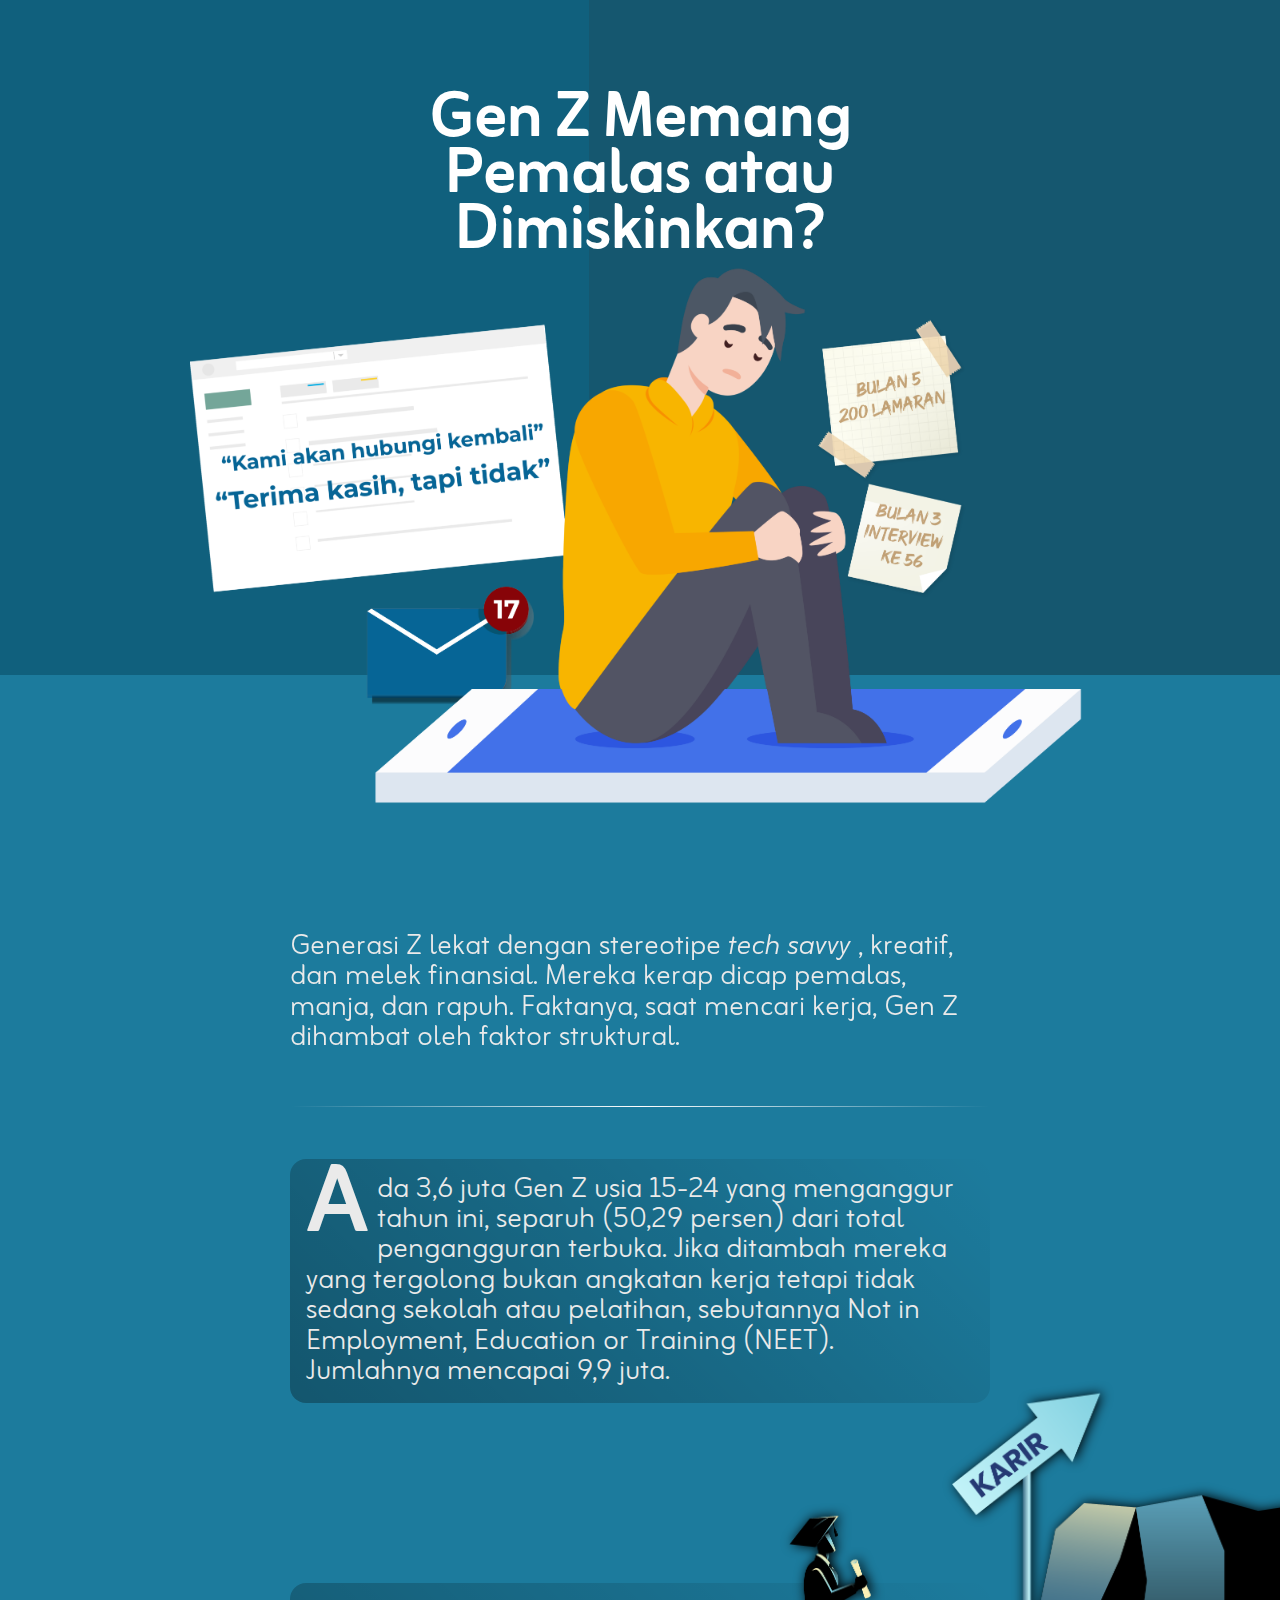
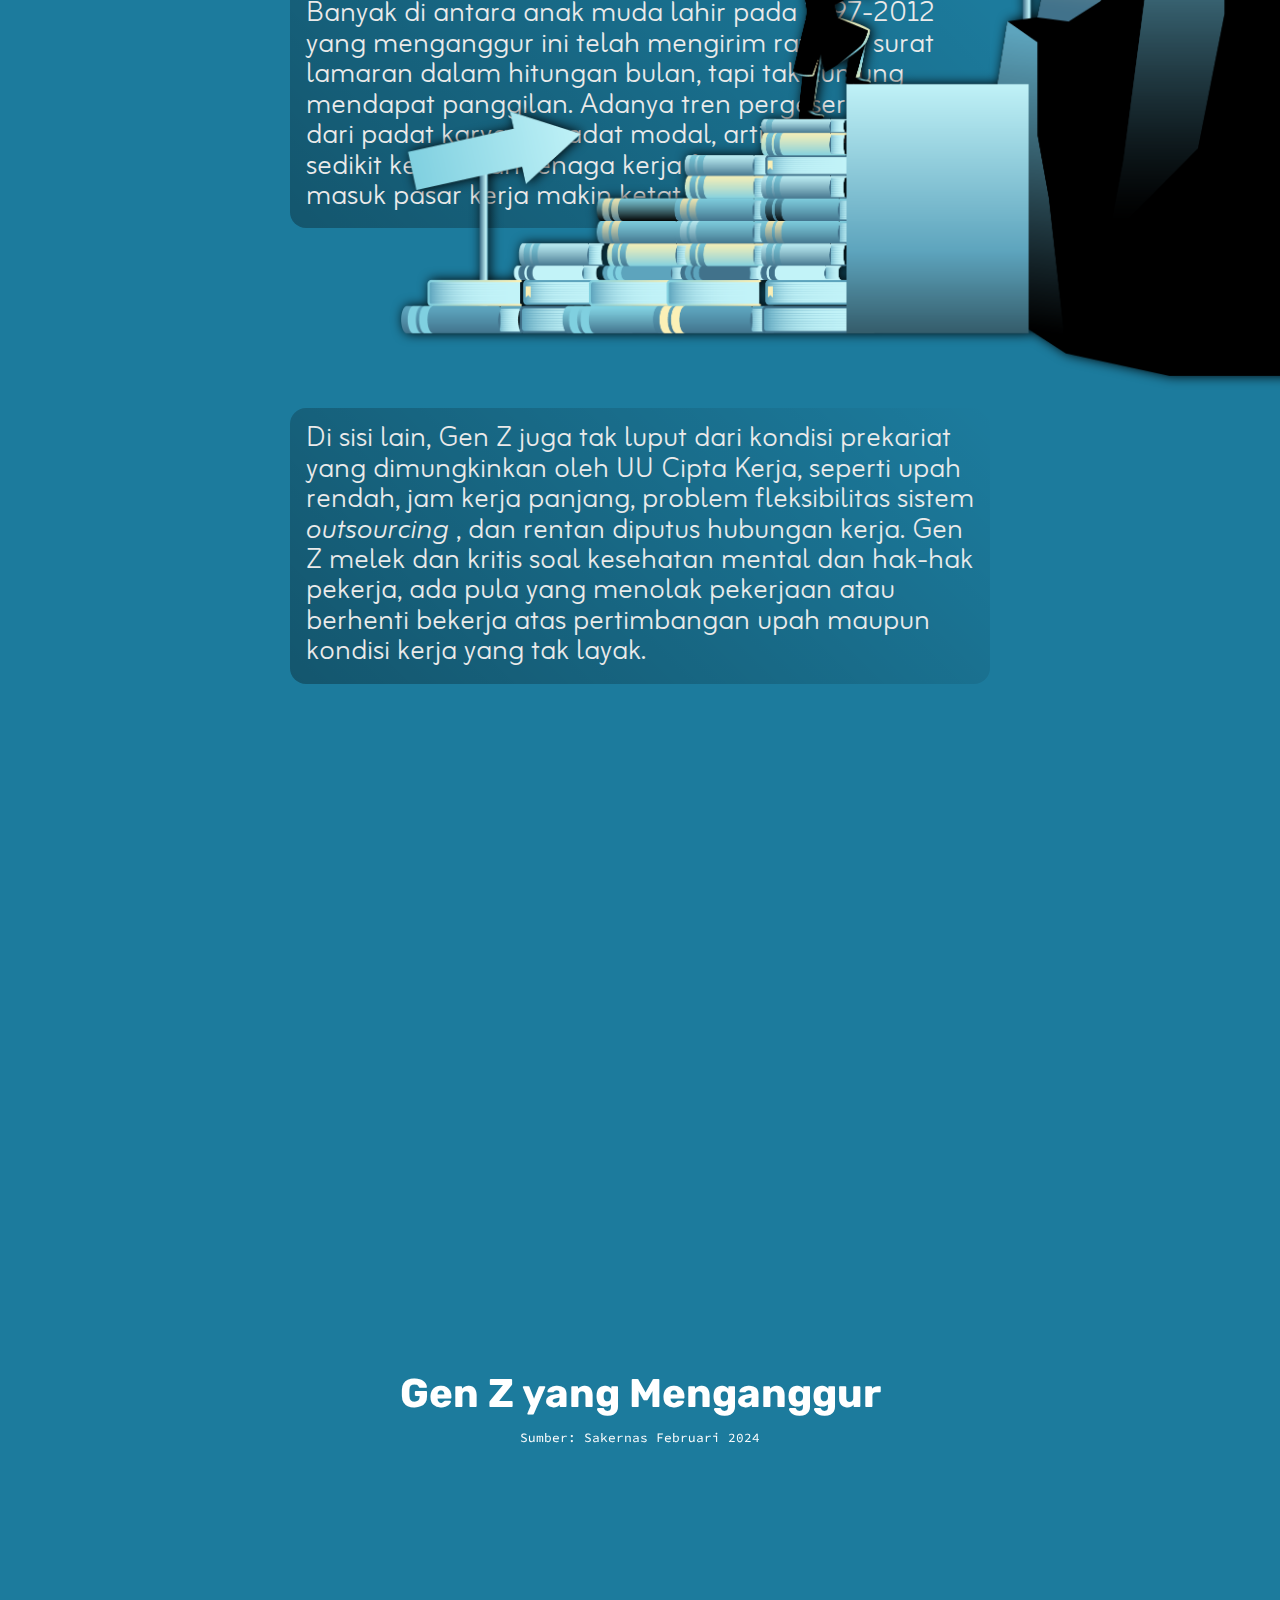
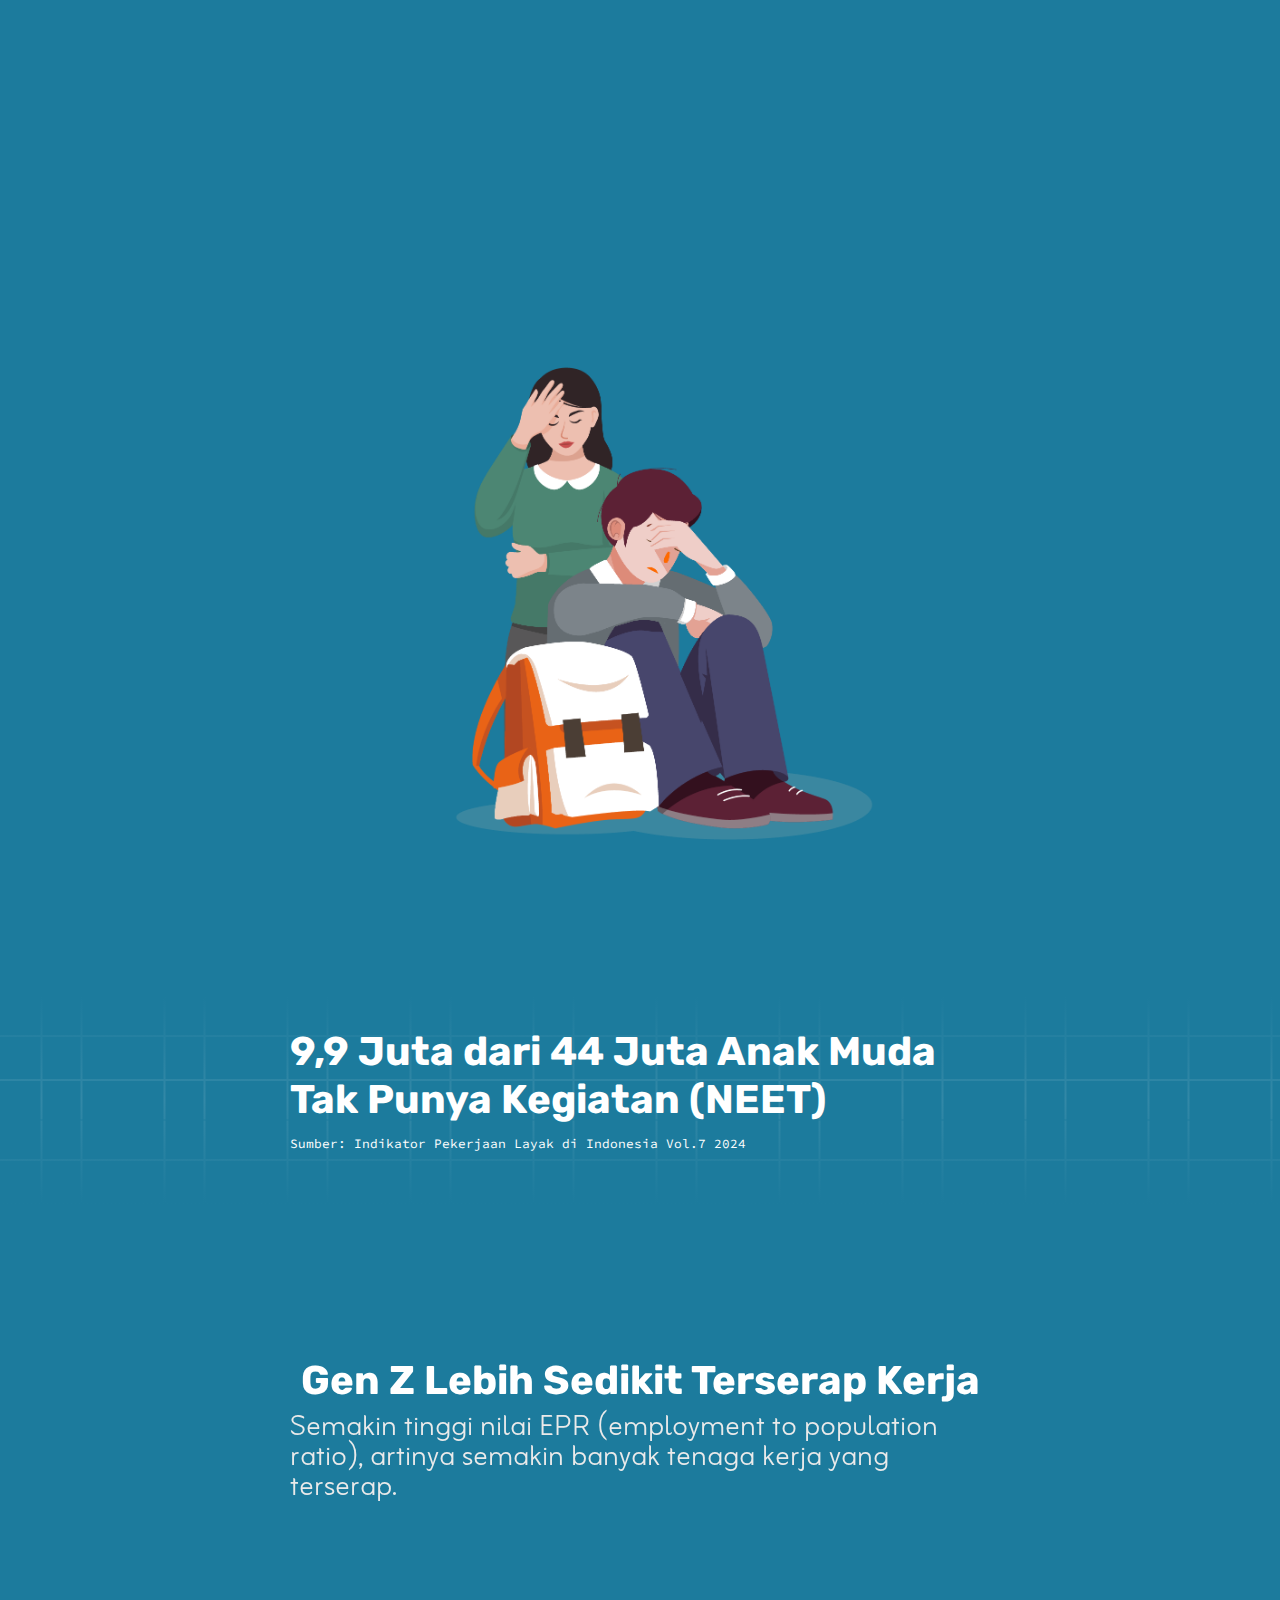
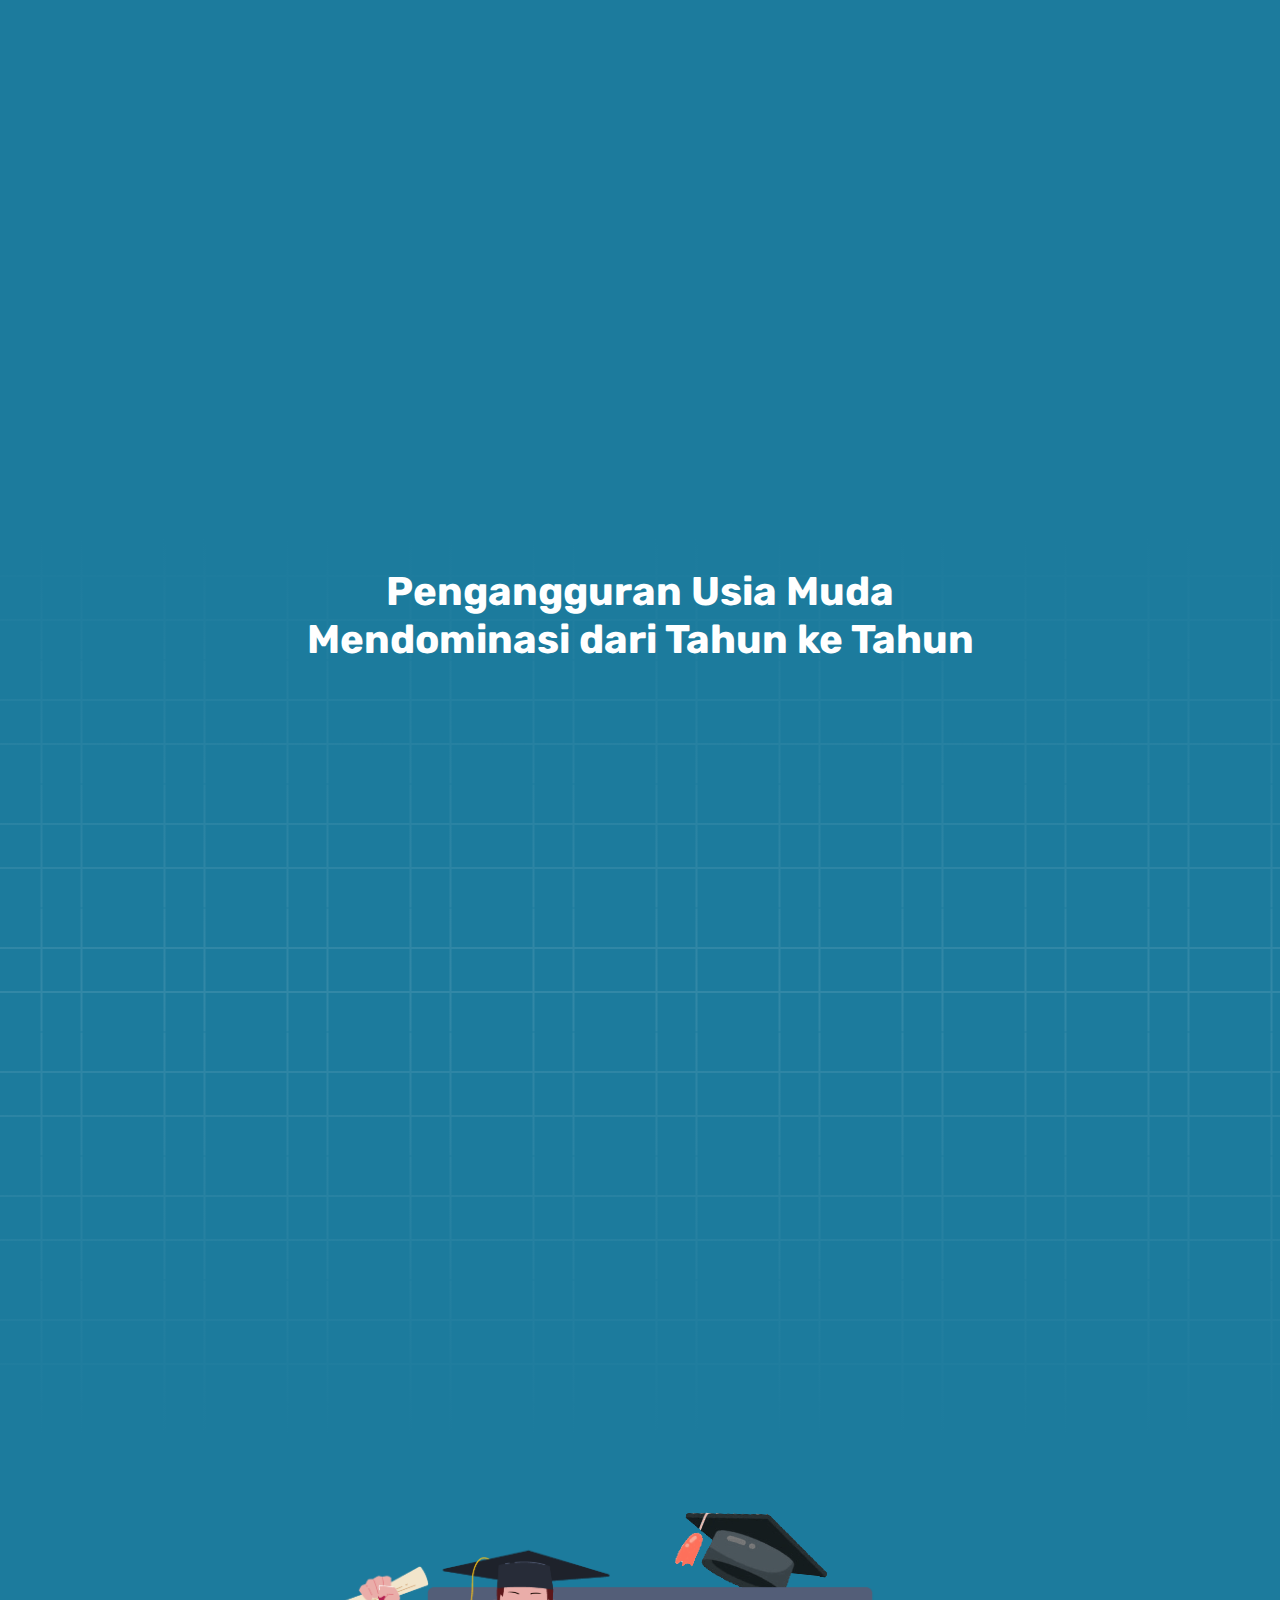
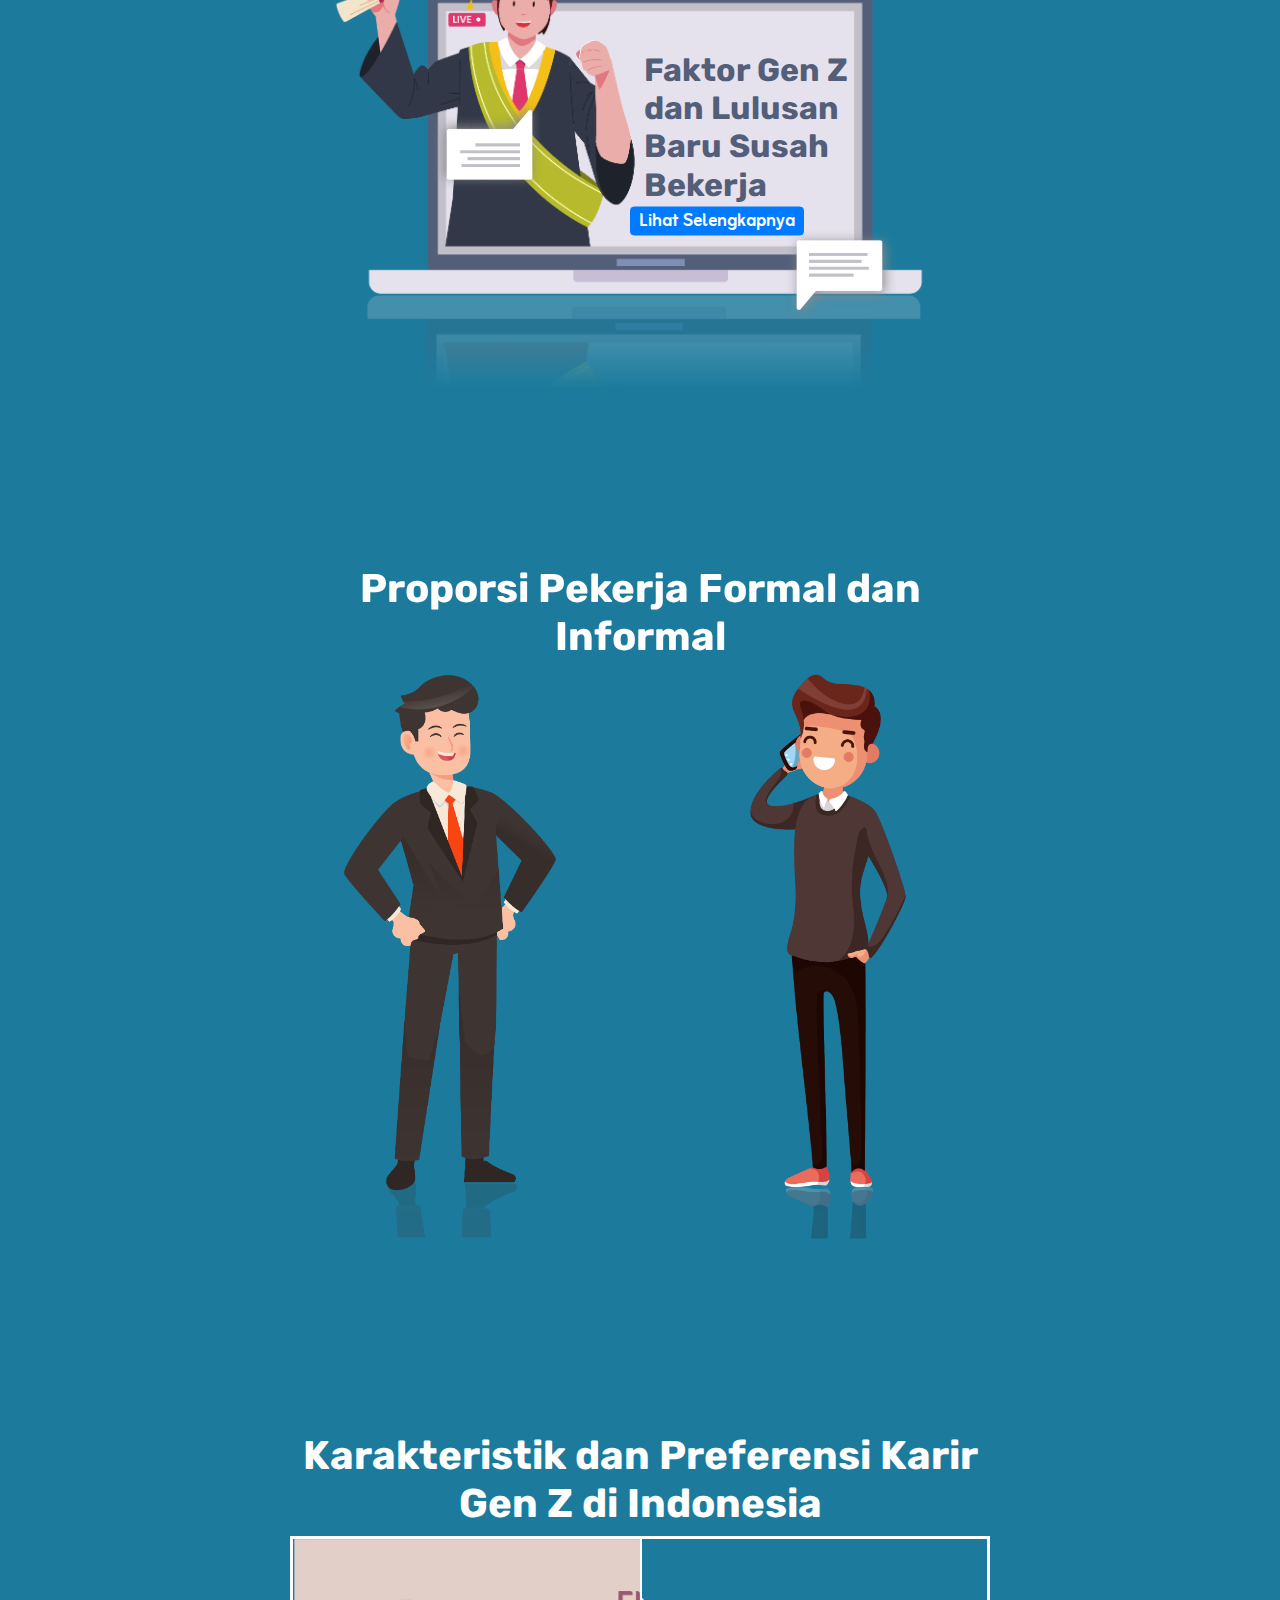
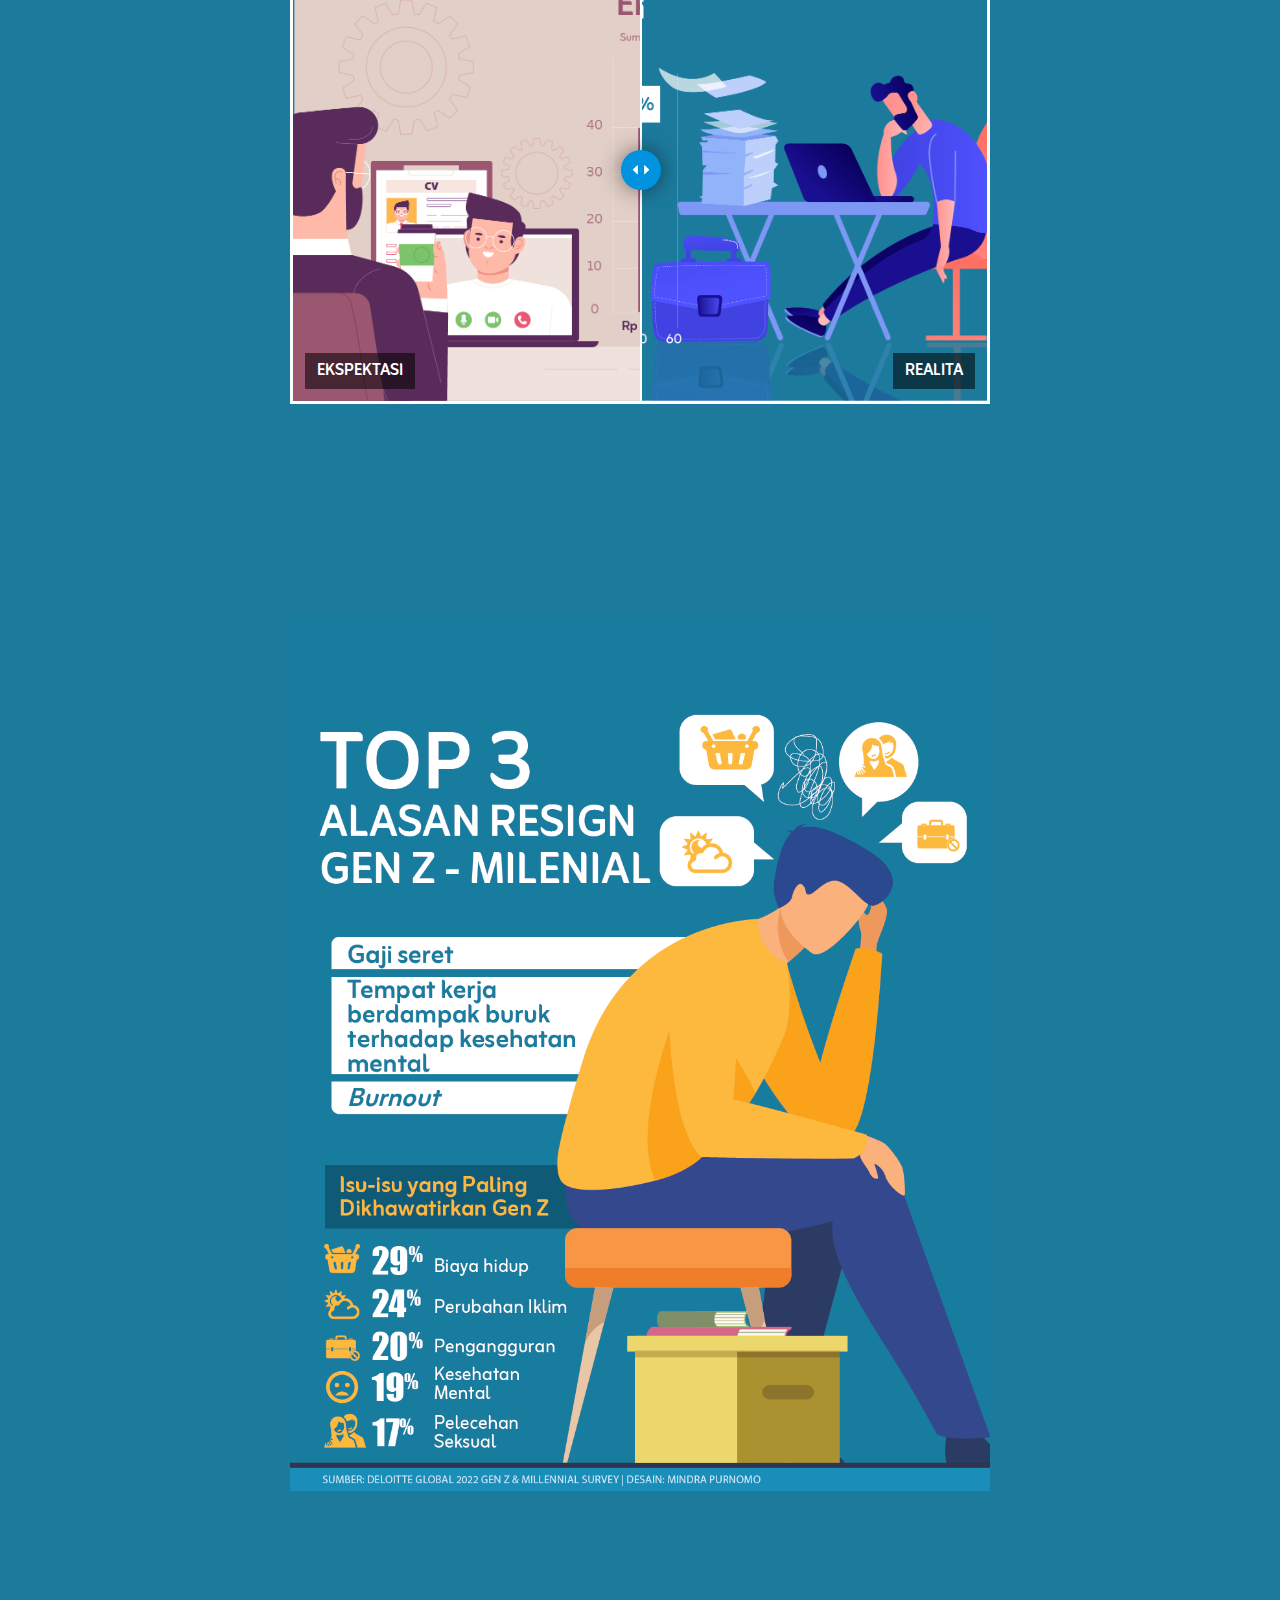
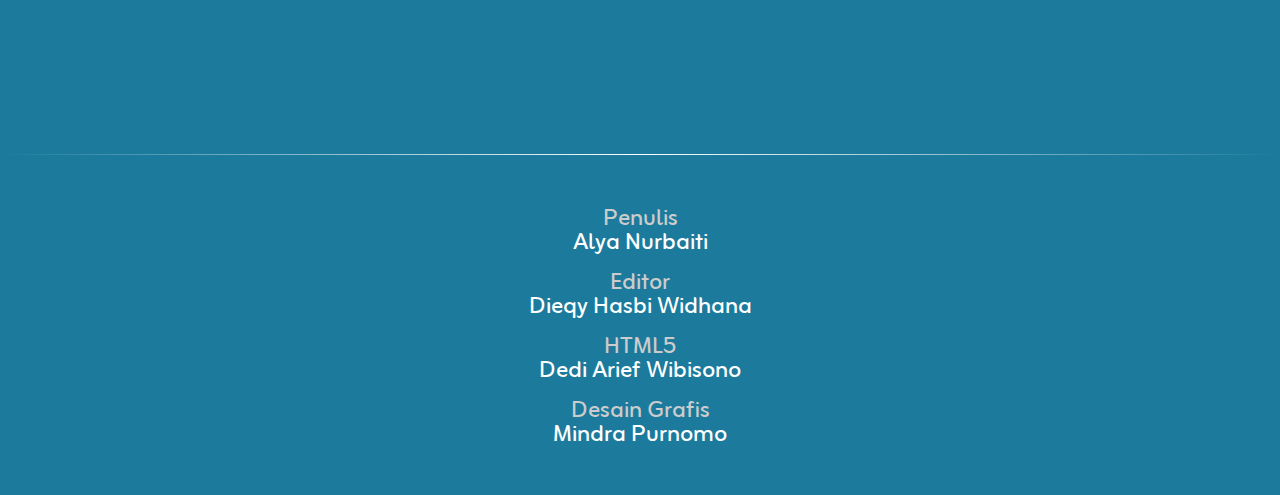
==== index.html @ 5fc64cb8 "uodate" ====
<!DOCTYPE html>
<html lang="en">
    <head>
        <meta charset="UTF-8">
        <meta name="viewport" content="width=device-width, initial-scale=1.0">
        <title>Freshgrad</title>
        <link rel="stylesheet" href="sass/bootstrap.min.css">
        <link rel="stylesheet" href="sass/font-awesome.css">
        <link rel="stylesheet" href="sass/slick.css">
        <link rel="stylesheet" href="sass/aos.css">
        <link rel="stylesheet" href="sass/slick-theme.css">
        <link rel="stylesheet" href="sass/style.css">
    </head>
    <body>
        <main>
            <!-- <div class="help-bawah"></div> -->
            <section class="banner">
                <div class="titlex">
                    <h2>
                        Gen Z Memang Pemalas atau Dimiskinkan?
                    </div>
                    <div class="wrappers">
                        <!-- <video
                        class="videox"
                        loop
                        autoplay
                        muted
                    >
                        <source src="img/graduation-mov.mp4" type="video/ogg">
                        Your browser does not support the video tag.
                    </video> -->
                        <div class="image">
                            <img src="img/wallpaper-02.png" alt="">
                        </div>
                        <div class="container_mouse">
                            <span class="mouse-btn">
                                <span class="mouse-scroll"></span>
                            </span>
                            <span>
                                <i>Scroll</i>
                                kebawah
                            </span>
                        </div>
                    </div>
                </section>
                <section class="pembukaan">
                    <div class="sticky-mode">
                        <!-- <div class="bawah">
                        <img src="img/bawah.png" alt="">
                    </div> -->
                        <div class="bawahx">
                            <img src="img/tangga2.png" alt="">
                        </div>
                    </div>
                    <div class="wrap-detikx">
                        <!-- <div class="mb-80"> -->
                        <!-- <div class="hello">
                            <div class="content"> -->
                        <p class="">
                            Generasi Z lekat dengan stereotipe
                            <i>tech savvy</i>
                            , kreatif, dan melek finansial. Mereka kerap dicap pemalas, manja, dan rapuh. Faktanya, saat mencari kerja, Gen Z dihambat oleh faktor struktural.
                        </p>
                        <!-- </div>
                        </div> -->
                        <!-- </div> -->
                        <div class="line-line"></div>
                        <div class="mb-80">
                            <div class="hello">
                                <div class="content">
                                    <p class="firstletter">
                                        Ada 3,6 juta Gen Z usia 15-24 yang menganggur tahun ini, separuh (50,29 persen) dari total pengangguran terbuka. Jika ditambah mereka yang tergolong bukan angkatan kerja tetapi tidak sedang sekolah atau pelatihan, sebutannya Not in Employment, Education or Training (NEET). Jumlahnya mencapai 9,9 juta.
                                    </p>
                                </div>
                            </div>
                        </div>
                        <div class="mb-80">
                            <div class="hello">
                                <div class="content">
                                    <p>
                                        Banyak di antara anak muda lahir pada 1997-2012  yang menganggur ini telah mengirim ratusan surat lamaran dalam hitungan bulan, tapi tak kunjung mendapat panggilan. Adanya tren pergeseran industri dari padat karya ke padat modal, artinya semakin sedikit kebutuhan tenaga kerja formal dan persaingan masuk pasar kerja makin ketat.
                                    </p>
                                </div>
                            </div>
                        </div>
                        <div class="mb-0">
                            <div class="hello">
                                <div class="content">
                                    <p>
                                        Di sisi lain, Gen Z juga tak luput dari kondisi prekariat yang dimungkinkan oleh UU Cipta Kerja, seperti upah rendah, jam kerja panjang, problem fleksibilitas sistem
                                        <i>outsourcing</i>
                                        , dan rentan diputus hubungan kerja. Gen Z melek dan kritis soal kesehatan mental dan hak-hak pekerja, ada pula yang menolak pekerjaan atau berhenti bekerja atas pertimbangan upah maupun kondisi kerja yang tak layak.
                                    </p>
                                </div>
                            </div>
                        </div>
                    </div>
                </section>
                <section class="data">
                    <div class="sticky-mode">
                        <div class="wrap-detikx contentx">
                            <div class="text-center mt-5">
                                <h3 class="title">Gen Z yang Menganggur</h3>
                                <small class="source-code">Sumber: Sakernas Februari 2024</small>
                            </div>
                            <figure class="highcharts-figure">
                                <div id="container-genz"></div>
                            </figure>
                        </div>
                    </div>
                    <div class="wrap-detikx">
                        <div class="data-image">
                            <div class="image">
                                <img src="img/kecewa-03.png" alt="">
                            </div>
                            <div class="grafis" id="grafis">
                                <div class="text-center">
                                    <div class="color-black">
                                        <p class="font-bold font-12 mb-0">Jumlah Pengangguran</p>
                                        <p class="font-bold font-12">Gen Z Usia 15-24 tahun</p>
                                    </div>
                                </div>
                                <div class="grafis__data">
                                    <div class="dataz">
                                        2.204.494
                                    </div>
                                    <div class="juduls">
                                        Laki-Laki
                                    </div>
                                </div>
                                <div class="grafis__data">
                                    <div class="dataz">
                                        1.413.806
                                    </div>
                                    <div class="juduls">
                                        Perempuan
                                    </div>
                                </div>
                            </div>
                        </div>
                    </div>
                </section>
                <section class="data tambah-kotak min-height-auto">
                    <div class="wrap-detikx totop">
                        <h3 class="title">
                            9,9 Juta dari 44 Juta Anak Muda Tak Punya Kegiatan (NEET)
                        </h3>
                        <small class="source-code">
                            Sumber: Indikator Pekerjaan Layak di Indonesia Vol.7 2024
                        </small>
                        <figure class="highcharts-figure">
                            <div id="container-gabut"></div>
                        </figure>
                    </div>
                </section>
                <section class="teropong">
                    <div class="sticky-mode">
                        <div class="wrap-detikx lala">
                            <div class="text-center">
                                <h3 class="title">Gen Z Lebih Sedikit Terserap Kerja</h3>
                            </div>
                            <p>Semakin tinggi nilai EPR (employment to population ratio), artinya semakin banyak tenaga kerja yang terserap.</p>
                            <div class="all-berlari" data-aos="fade-right">
                                <div class="image lari">
                                    <img src="img/lari-02.png" alt="">
                                </div>
                                <div class="image lari2">
                                    <img src="img/lari-03.png" alt="">
                                </div>
                            </div>
                        </div>
                    </div>
                    <div class="wrap-detikx">
                        <figure class="highcharts-figure">
                            <div id="container-terserap"></div>
                        </figure>
                    </div>
                </section>
                <section class="data tambah-kotak">
                    <div class="wrap-detikx totop">
                        <div class="text-center">
                            <h3 class="title">Pengangguran Usia Muda Mendominasi dari Tahun ke Tahun</h3>
                        </div>
                        <figure class="highcharts-figure">
                            <div id="container-usia-muda" class="height-update"></div>
                        </figure>
                    </div>
                </section>
                <section class="data min-height-auto">
                    <div class="wrap-detikx helpo-100">
                        <div class="wrappers">
                            <div class="videox">
                                <img src="img/graduation-mov-unscreen.gif" alt="">
                            </div>
                            <div class="pesan">
                                <img src="img/pesan.png" alt="">
                            </div>
                            <div class="pesan2">
                                <img src="img/pesan.png" alt="">
                            </div>
                            <div class="image">
                                <img src="img/data-freshgrad-06.png" alt="">
                            </div>
                            <h3 class="title laptop">Faktor Gen Z dan Lulusan Baru Susah Bekerja</h3>
                            <button
                                class="btn-click btn btn-primary"
                                href="#"
                                data-toggle="modal"
                                data-target="#demoModal"
                            >Lihat Selengkapnya</button>
                        </div>
                    </div>
                </section>
                <section class="data min-height-auto">
                    <div class="sticky-mode">
                        <div class="contentx">
                            <div class="wrap-detikx">
                                <h3 class="text-center">
                                    Proporsi Pekerja Formal dan Informal
                                </h3>
                                <div class="clearfix">
                                    <div class="float-left gambar">
                                        <img src="img/pegawai-02.png" alt="">
                                    </div>
                                    <div class="float-right gambar">
                                        <img src="img/pegawai-03.png" alt="">
                                    </div>
                                </div>
                            </div>
                        </div>
                    </div>
                    <div class="wrap-detikx ">
                        <figure class="highcharts-figure">
                            <div id="container-proporsi"></div>
                        </figure>
                    </div>
                </section>
                <section class="data comparasion min-height-auto">
                    <div class="wrap-detikx">
                        <div class="text-center">
                            <h3 class="title">
                                Karakteristik dan Preferensi Karir Gen Z di Indonesia
                            </h3>
                        </div>
                        <div class="image-comparison" data-component="image-comparison-slider">
                            <div class="image-comparison__slider-wrapper">
                                <label for="image-comparison-range" class="image-comparison__label">Move image comparison slider</label>
                                <input
                                    type="range"
                                    min="0"
                                    max="100"
                                    value="50"
                                    class="image-comparison__range"
                                    id="image-compare-range"
                                    data-image-comparison-range=""
                                >
                                <div class="image-comparison__image-wrapper  image-comparison__image-wrapper--overlay" data-image-comparison-overlay="">
                                    <figure class="image-comparison__figure image-comparison__figure--overlay">
                                        <picture class="image-comparison__picture">
                                            <source media="(max-width: 768px)" srcset="img/gaji-04.png">
                                            <img src="img/gaji-04.png" alt="Mojave desert in the sun" class="image-comparison__image">
                                        </picture>
                                        <figcaption class="image-comparison__caption image-comparison__caption--before">
                                            <span class="image-comparison__caption-body">Ekspektasi</span>
                                        </figcaption>
                                    </figure>
                                </div>
                                <div class="image-comparison__slider" data-image-comparison-slider="">
                                    <span class="image-comparison__thumb" data-image-comparison-thumb="">
                                        <svg
                                            class="image-comparison__thumb-icon"
                                            xmlns="http://www.w3.org/2000/svg"
                                            width="18"
                                            height="10"
                                            viewBox="0 0 18 10"
                                            fill="currentColor"
                                        >
                                            <path class="image-comparison__thumb-icon--left" d="M12.121 4.703V.488c0-.302.384-.454.609-.24l4.42 4.214a.33.33 0 0 1 0 .481l-4.42 4.214c-.225.215-.609.063-.609-.24V4.703z"></path>
                                            <path class="image-comparison__thumb-icon--right" d="M5.879 4.703V.488c0-.302-.384-.454-.609-.24L.85 4.462a.33.33 0 0 0 0 .481l4.42 4.214c.225.215.609.063.609-.24V4.703z"></path>
                                        </svg>
                                    </span>
                                </div>
                                <div class="image-comparison__image-wrapper">
                                    <figure class="image-comparison__figure">
                                        <picture class="image-comparison__picture">
                                            <source media="(max-width: 768px)" srcset="img/gaji-03.png">
                                            <img src="img/gaji-03.png" alt="Mojave desert in the dark" class="image-comparison__image">
                                        </picture>
                                        <figcaption class="image-comparison__caption image-comparison__caption--after">
                                            <span class="image-comparison__caption-body">Realita</span>
                                        </figcaption>
                                    </figure>
                                </div>
                            </div>
                        </div>
                    </div>
                </section>
                <section class="data min-height-auto">
                    <div class="wrap-detikx">
                        <div class="imagexx">
                            <img src="img/top3-01.png" alt="">
                        </div>
                    </div>
                </section>
                <section class="data min-height-auto">
                    <div class="line-line"></div>
                    <div class="wrap-detikx">
                        <div class="alls">
                            <div class="jobs">
                                Penulis
                            </div>
                            <div class="name">
                                Alya Nurbaiti
                            </div>
                        </div>
                        <div class="alls">
                            <div class="jobs">
                                Editor
                            </div>
                            <div class="name">
                                Dieqy Hasbi Widhana
                            </div>
                        </div>
                        <div class="alls">
                            <div class="jobs">
                                HTML5
                            </div>
                            <div class="name">
                                Dedi Arief Wibisono
                            </div>
                        </div>
                        <div class="alls">
                            <div class="jobs">
                                Desain Grafis
                            </div>
                            <div class="name">
                                Mindra Purnomo
                            </div>
                        </div>
                    </div>
                </section>
            </main>
            <div
                class="modal fade auto-off"
                id="demoModal"
                tabindex="-1"
                role="dialog"
                aria-labelledby="demoModal"
                aria-hidden="true"
            >
                <div class="modal-dialog modal-md modal-dialog-centered" role="document">
                    <div class="modal-content">
                        <div class="container-fluid">
                            <div class="imagesx">
                                <img src="img/inter.png" alt="">
                            </div>
                            <button
                                type="button"
                                class="close"
                                data-dismiss="modal"
                                aria-label="Close"
                            >
                                <i class="fa fa-times font-big"></i>
                            </button>
                            <div class="row">
                                <div class="col-md-12 m-h-20 bg-img rounded-left"></div>
                                <div class="col-md-12  py-3 px-3 ">
                                    <!-- <h2>Animated Modal using animate.css</h2> -->
                                    <ul>
                                        <li>
                                            Penciptaan lapangan kerja formal menurun, 150-200 ribu per 1% pertumbuhan ekonomi.
                                        </li>
                                        <li>
                                            Syarat penerimaan kerja semakin ketat.
                                        </li>
                                        <li>
                                            <i>Mismatch</i>
                                            suplai dan permintaan keterampilan. Perusahaan lebih memilih memperpanjang masa kerja pekerja yang hendak pensiun ketimbang membiayai pelatihan tenaga kerja baru.
                                        </li>
                                        <li>
                                            Mereka yang tidak sekolah atau putus sekolah, 21 dari 100 Gen Z usia 16-18 tahun tidak bersekolah pada 2021.
                                        </li>
                                        <li>Ekspektasi gaji tamatan Diploma dan S1 lebih tinggi</li>
                                    </ul>
                                    <hr>
                                    <small>
                                        Sumber: Diolah dari Berbagai Sumber
                                    </small>
                                </div>
                            </div>
                        </div>
                    </div>
                </div>
            </div>
            <script src="js/jquery-3.5.1.min.js"></script>
            <script src="js/bootstrap.min.js"></script>
            <script src="https://code.highcharts.com/highcharts.js"></script>
            <script src="https://code.highcharts.com/modules/exporting.js"></script>
            <script src="https://code.highcharts.com/modules/export-data.js"></script>
            <script src="https://code.highcharts.com/modules/accessibility.js"></script>
            <!-- <script src="js/gsap.min.js"></script>
            <script src="js/ScrollTrigger.min.js"></script> -->
            <script src="js/aos.js"></script>
            <script src="js/app.js"></script>
            <script src="js/comparasion.js"></script>
            <script src="js/data-gabut.js"></script>
            <script src="js/data-nganggur-genz.js"></script>
            <script src="js/data1.js"></script>
            <script src="js/data-usia-muda.js"></script>
            <script src="js/data-proporsi.js"></script>
        </body>
    </html>
---- sass/style.css ----
﻿@import"https://fonts.googleapis.com/css2?family=Zain:wght@300;400;900&family=Teachers:wght@400;900&family=Rubik&family=Paytone+One&family=Source+Code+Pro:wght@400;900&family=Roboto+Slab&family=Mulish&display=swap";.labels{background:#840020;padding:4px 8px;color:#fff;text-transform:uppercase;width:fit-content;margin:0 auto 8px;font-size:1rem}@media screen and (max-width: 768px){.labels{margin:0}}.preloader{position:fixed;top:0;bottom:0;left:0;right:0;z-index:999999;background:#ab3138}.preloader .waiting{position:absolute;transform:translate(-50%, -50%);left:50%;top:50%;width:200px;height:auto}.preloader .waiting img{width:100%;height:100%;object-fit:contain}.preloader .animate{-webkit-animation-duration:.5s;animation-duration:.5s;-webkit-animation-fill-mode:both;animation-fill-mode:both;-webkit-animation-timing-function:linear;animation-timing-function:linear;animation-iteration-count:infinite;-webkit-animation-iteration-count:infinite;-webkit-animation-name:bounce;animation-name:bounce}@-webkit-keyframes bounce{0%,100%{-webkit-transform:translateX(0)}50%{-webkit-transform:translateX(-10px)}}@keyframes bounce{0%,100%{transform:translateX(0)}50%{transform:translateX(-10px)}}.preloader .bounce{-webkit-animation-name:bounce;animation-name:bounce}.mb-80{margin-bottom:20vh}.source-code{font-family:"Source Code Pro"}section{padding:32px 0;background:#ab3138;min-height:100vh;z-index:11;position:relative}section h3{color:#ab3138}section .bg-block{background:#fff;padding:16px;border-radius:16px}section .text-center h3{font-size:2.5rem}section p,section li{font-size:1.8rem;color:#eaeaea;font-weight:300;line-height:1.9rem}@media screen and (max-width: 768px){section p,section li{font-size:2rem;line-height:2rem}}@media screen and (max-width: 400px){section p,section li{font-size:1.6rem;line-height:1.6rem}}.slick-next,.slick-prev{z-index:17 !important;width:40px;height:40px;border-radius:50%;background:rgba(206,147,82,.8)}.slick-next:focus,.slick-next:hover,.slick-prev:focus,.slick-prev:hover{background:rgba(206,147,82,.5)}.slick-next::before,.slick-prev::before{font-family:"fontAwesome" !important;font-size:32px !important;color:#fff !important;font-weight:700 !important}@media screen and (max-width: 766px){.slick-next::before,.slick-prev::before{font-size:32px !important}}.slick-prev{left:-16px !important}@media screen and (max-width: 768px){.slick-prev{left:-16px !important}}.slick-prev::before{content:"" !important}.slick-next{right:-16px !important}@media screen and (max-width: 768px){.slick-next{right:-16px !important}}.slick-next::before{content:"" !important}.sticky-mode{position:sticky;left:0;right:0;top:0;bottom:0;min-height:100vh}.wrap-detikx{width:700px;position:relative;margin:0 auto}@media screen and (max-width: 766px){.wrap-detikx{width:90%;margin:0 auto;display:block}}.line-line{width:100%;height:1px;background:linear-gradient(to right, transparent, white, transparent);margin:52px 0}.totop{position:relative;z-index:19}.firstletter::first-letter{float:left;font-weight:bold;margin-right:8px;font-size:60px;font-size:6rem;line-height:40px;line-height:4rem;height:4rem;text-transform:uppercase}main{overflow-x:clip;background:#fafafa}html,body{position:relative;height:100%;font-family:"Zain" !important}html h1,html h2,html h3,body h1,body h2,body h3{font-family:"Rubik",sans-serif !important}h4,h5{font-family:"Rubik",sans-serif !important;font-weight:bold}.slick-slide{margin:0 8px}.slick-list{margin:0 -8px}.img{width:100%}.img img{width:100%;height:100%;object-fit:cover}.hello{width:100%;height:auto;margin-top:8px;border-radius:16px;margin-bottom:16px;background:linear-gradient(45deg, rgba(0, 0, 0, 0.3), transparent);position:relative}.hello .content{padding:16px 16px;position:relative;z-index:2}.hello .content p{margin-bottom:0}section .nav-pills .nav-link.active,section .nav-pills .show>.nav-link{background:#333;color:#fff}section .nav-pills .nav-link{border-radius:25px}.dashboard-content{display:none}#nav.no_index,#share{z-index:19 !important}#nav.dark{background:#7c181f !important}.footer{z-index:19}.share_icon{color:#fff !important}.share_icon>a{padding:2px 0 !important}@media screen and (max-width: 768px){.share_icon>a{padding:0 !important;width:28px;height:28px}}.share_icon>a i{font-size:25px !important;line-height:initial !important}@media screen and (max-width: 766px){.share_icon>a i{font-size:16px !important;line-height:initial !important;width:30px !important;height:30px !important}}#nav{backdrop-filter:blur(11px)}.bg-blues{background:#ab3138 !important}.share_icon>a{padding:0 !important}.baca-detikx .bacajuga_box{display:initial !important}.baca-detikx .bacajuga_box .container{display:none}.baca-detikx .bacajuga{width:100% !important;display:block}.baca-detikx .bacajuga a{display:inline-block;padding:0px;width:47% !important;margin:0 8px;border-radius:24px;position:relative;height:320px;text-align:left}.baca-detikx .bacajuga a::after{border-radius:24px}@media screen and (max-width: 766px){.baca-detikx .bacajuga a{width:100% !important;margin:4px 0}}.baca-detikx .bacajuga a:hover{text-decoration:none;color:orange !important}.baca-detikx .bacajuga a article{position:absolute;top:initial;width:100%;background:linear-gradient(to top, black, transparent);padding:8px 16px;border-radius:24px;bottom:0;transform:initial}.baca-detikx .bacajuga a article h2{font-family:"Zain" !important;font-size:1.2rem}.haha,.hahad{background:#fff;border-radius:16px;padding:0px 8px;position:absolute;top:165px;right:0}@media screen and (max-width: 768px){.haha,.hahad{display:none;color:#333;top:140px}}.haha:hover,.hahad:hover{background:rgba(206,147,82,.5)}.all-helping{position:absolute;inset:0;background:#fff;text-align:center;width:100%;height:100%;z-index:17}.slider{display:none}.slider.slick-initialized{display:block}@media screen and (max-width: 768px){.help-bawah{position:fixed;bottom:0;left:0;right:0;width:100%;height:59px;background:#ccc;z-index:21}}:root{--color: rgba(122, 122, 124, 0.918)}.banner{padding:0}.banner .titlex{position:absolute;left:50%;top:20%;transform:translate(-50%, -50%);z-index:12;width:50%;text-align:center}@media screen and (max-width: 768px){.banner .titlex{width:90%;top:30%}}.banner .titlex h2{font-family:"Zain" !important;font-size:4rem;font-weight:bold;color:#fff;line-height:3.5rem}@media screen and (max-width: 768px){.banner .titlex h2{font-size:2.5rem;line-height:2.5rem;margin-bottom:0}}.banner::before{content:"";position:absolute;left:0;right:0;top:0;width:100%;height:100%;background:linear-gradient(to bottom, #10607d 74%, #1c7b9d 70%)}@media screen and (max-width: 768px){.banner::before{background:linear-gradient(to bottom, #10607d 62%, #1c7b9d 60%)}}.banner::after{content:"";position:absolute;inset:0;width:100%;height:75%;background:linear-gradient(to right, #10607d 46%, #15576f 44%)}@media screen and (max-width: 768px){.banner::after{height:75%}}@media screen and (max-width: 768px){.banner{background:linear-gradient(to top, #1c7b9d 30%, rgba(28, 123, 157, 0.8), #1c7b9d);min-height:75vh}}.banner .container_mouse{text-align:center;color:#eaeaea;position:relative;z-index:12;font-weight:bold;padding-top:2rem;cursor:pointer}@media screen and (max-width: 768px){.banner .container_mouse{padding-top:0;top:-50px}}.banner .container_mouse .mouse-btn{margin:10px auto;width:30px;height:60px;border:4px solid #eaeaea;border-radius:30px;display:flex}.banner .container_mouse .mouse-btn .mouse-scroll{display:block;width:16px;height:16px;background:linear-gradient(170deg, #eaeaea, rgba(0, 0, 0, 0.1));border-radius:50%;margin:auto;animation:scrolling 1s linear infinite}@keyframes scrolling{0%{opacity:0;transform:translateY(-20px)}100%{opacity:1;transform:translateY(20px)}}.banner .mata{position:absolute;z-index:15;left:64%;top:30%;transform:translate(0%, -68%);width:3px;height:auto}@media screen and (min-width: 415px)and (max-width: 768px){.banner .mata{z-index:15;left:77%;top:30%;width:3px;transform:translate(-16%, -65%)}}@media screen and (min-width: 300px)and (max-width: 414px){.banner .mata{z-index:15;left:72%;top:30%;width:2px;transform:translate(50%, -65%)}}.banner .mata img{width:100%;height:100%;object-fit:contain}.banner .pesan{position:absolute;top:85%;left:60%;z-index:6;filter:drop-shadow(2px 2px 6px #888);width:fit-content;transform:translate(100%, -100%);height:70px;animation:MoveUpDown 2s linear infinite}@media screen and (max-width: 768px){.banner .pesan{display:none}}.banner .pesan img{width:100%;height:100%;object-fit:contain}.banner .pesan2{position:absolute;top:60%;filter:drop-shadow(2px 2px 6px #888);left:10%;z-index:6;width:fit-content;transform:translate(100%, -100%) rotate(180deg);height:70px;animation:MoveUpDown21 3.5s linear infinite}@media screen and (max-width: 768px){.banner .pesan2{animation:MoveUpDown2 2.5s linear infinite;transform:translate(-50%, -100%) rotate(180deg);height:50px}}.banner .pesan2 img{width:100%;height:100%;object-fit:contain}.banner .title{position:absolute;text-align:left;left:60%;top:50%;transform:translate(-50%, -50%);width:20%;z-index:8;padding:8px;border-radius:8px 8px 0 0}.banner .title h2{font-weight:bold;font-family:"Zain" !important;color:#535e78;font-size:4.5rem;line-height:3.5rem}@media screen and (max-width: 768px){.banner .title h2{font-size:2.4rem;line-height:2rem}}@media screen and (max-width: 768px){.banner .title{left:69%;width:40%;background:transparent;top:50%}}.wrappers{width:fit-content;height:100vh;margin:0 auto;position:relative}@media screen and (max-width: 768px){.wrappers{height:50vh;top:20vh}}.wrappers .image{width:100%;height:100%;position:relative;z-index:5;top:0%}.wrappers .image::after{content:"";position:absolute;left:0;right:0;width:100%;bottom:0;height:50px;background:linear-gradient(to top, #1c7b9d, transparent)}.wrappers .image img{width:100%;height:100%;object-fit:cover}@media screen and (max-width: 768px){.wrappers .image img{object-fit:cover}}@media screen and (max-width: 768px){.wrappers .image{top:0%}}.wrappers .tangan{position:absolute;left:18vw;top:13vh;width:fit-content;height:35%}@media screen and (max-width: 768px){.wrappers .tangan{left:-14vw;top:12vh;height:30%}}.wrappers .tangan img{width:100%;height:100%;object-fit:contain}.wrappers img{width:100%;height:100%;object-fit:cover}.videox{position:absolute;left:63%;z-index:4;top:30%;outline:none;width:20vw;height:auto;transform:translate(-50%, -50%) rotate(6deg)}@media screen and (max-width: 768px){.videox{width:55%;top:40%;left:60%}}@keyframes MoveUpDown{0%,100%{left:60%}50%{left:65%}}@keyframes MoveUpDown21{0%,100%{left:10%}50%{left:15%}}@keyframes MoveUpDown2{0%,100%{left:0%}50%{left:5%}}@keyframes toga{0%,100%{top:30%;opacity:0}10%{top:30%;opacity:0}20%{top:30%;opacity:1}50%{top:20%;opacity:1}80%{top:20%;opacity:1}90%{top:20%;opacity:0}}.toga{position:absolute;left:50%;top:30%;opacity:0;transform:translate(-50%, -50%);width:auto;height:150px;z-index:4;animation:toga 2s linear infinite}.toga img{width:100%;height:100%;object-fit:contain}.source-code{color:#fff;font-family:"Source Code Pro"}.pembukaan{background:#1c7b9d}@media screen and (max-width: 768px){.pembukaan{z-index:10}}.pembukaan .bayangan{position:absolute;right:-8%;bottom:-16%;width:50%;height:auto;filter:grayscale(1) opacity(0.2)}.pembukaan .bayangan img{width:100%;height:100%;object-fit:cover}.pembukaan .bawah{position:absolute;bottom:0%;left:0;width:50%;z-index:4;height:auto}@media screen and (max-width: 768px){.pembukaan .bawah{width:100%;bottom:-5%;left:-8%}}.pembukaan .bawah img{width:100%;height:100%;object-fit:contain}.pembukaan .bawahx{position:absolute;bottom:-16%;right:-8%;width:fit-content;z-index:4;filter:drop-shadow(2px 0px 6px black);height:80vh}@media screen and (max-width: 768px){.pembukaan .bawahx{width:65%;right:0;bottom:-4%;filter:drop-shadow(2px 0px 6px black);height:fit-content}}.pembukaan .bawahx img{width:100%;height:100%;object-fit:contain}.pembukaan .wrap-detikx{margin-top:-100vh;padding-bottom:20vh}.pembukaan .wrap-detikx .hello{z-index:-1}.teropong{background:#1c7b9d;padding:8px;min-height:auto}.teropong .lala{position:absolute;left:50%;top:43%;transform:translate(-50%, -50%)}@media screen and (max-width: 768px){.teropong .lala{top:50%}}.teropong .contentx{position:absolute;left:50%;top:50%;transform:translate(-50%, -50%);width:100%}.teropong h3{color:#fff;font-size:2.5rem;font-weight:bold}@media screen and (max-width: 768px){.teropong h3{font-size:2rem !important}}.teropong .image{width:70%;height:auto;margin:0 auto}@media screen and (max-width: 768px){.teropong .image{width:100%}}.teropong .image img{width:100%;height:100%;object-fit:contain}.teropong .wrap-detikx{z-index:12}.teropong .choosen{position:relative}.teropong .choosen::after{content:"";position:absolute;bottom:20px;left:0;height:40px;right:0;z-index:-1;background:rgba(250,250,250,.1);border-radius:50%}.all-berlari{position:relative;width:100%;height:320px}@media screen and (max-width: 768px){.all-berlari{height:240px}}@keyframes lari{0%{opacity:0;left:0px}20%{left:0px;opacity:1}30%{left:0px;opacity:1}50%{left:-72px;opacity:1}80%{left:-72px;opacity:1}90%,100%{left:-72px;opacity:0}}.lari2{animation:lari 1.8s linear infinite;opacity:0}.lari{z-index:4}.lari,.lari2{position:absolute;inset:0;width:100%;height:100%}.lari img,.lari2 img{width:100%;height:100%;object-fit:contain}.highcharts-figure,.highcharts-data-table table{min-width:310px;max-width:800px;margin:1em auto}.highcharts-figure .height-update,.highcharts-data-table table .height-update{height:600px !important}@media screen and (max-width: 768px){.highcharts-figure .height-update,.highcharts-data-table table .height-update{height:500px !important}}#container{height:500px}.highcharts-data-table table{font-family:Verdana,sans-serif;border-collapse:collapse;border:1px solid #ebebeb;margin:10px auto;text-align:center;width:100%;max-width:500px}.highcharts-data-table caption{padding:1em 0;font-size:1.2em;color:#555}.highcharts-data-table th{font-weight:600;padding:.5em}.highcharts-data-table td,.highcharts-data-table th,.highcharts-data-table caption{padding:.5em}.highcharts-data-table thead tr,.highcharts-data-table tr:nth-child(even){background:#f8f8f8}.highcharts-data-table tr:hover{background:#f1f7ff}.min-height-auto{min-height:auto}.data{background:#1c7b9d}.data .imagexx{width:100%;height:130vh}.data .imagexx img{width:100%;height:100%;object-fit:contain}@media screen and (max-width: 768px){.data .imagexx{height:auto}}.data .gambar{width:320px;height:auto}@media screen and (max-width: 768px){.data .gambar{width:45%}}.data .gambar img{width:100%;height:100%;object-fit:contain}.data .imagex{width:100%;height:auto}.data .imagex img{width:100%;height:100%;object-fit:contain}.data.tambah-kotak::before{content:"";position:absolute;inset:0;width:100%;height:100%;background:url("../img/kotak.png");background-repeat:repeat}.data.tambah-kotak::after{content:"";position:absolute;inset:0;width:100%;height:100%;background:linear-gradient(to top, #1c7b9d, rgba(28, 123, 157, 0.9), #1c7b9d)}.data .wrappers{width:100%;height:520px;margin:0 auto 0;position:relative}@media screen and (max-width: 768px){.data .wrappers{height:50vh;top:20vh}}.data .wrappers .laptop{position:absolute;text-align:left;left:67%;font-size:2rem;top:50%;z-index:8;color:#535e78;transform:translate(-50%, -50%)}@media screen and (max-width: 768px){.data .wrappers .laptop{font-size:1.2rem !important;top:8%}}.data .wrappers .btn-click{position:absolute;left:61%;top:68%;transform:translate(-50%, -50%);z-index:13;padding:0px 8px;font-weight:bold;font-size:18px}@media screen and (max-width: 768px){.data .wrappers .btn-click{position:absolute;left:67%;top:27%;transform:translate(-50%, -50%);z-index:13;padding:0px 8px;font-weight:bold;font-size:14px}}.data .wrappers .image{width:100%;height:100%;position:relative;z-index:5}.data .wrappers .image::after{content:"";position:absolute;left:0;right:0;width:100%;bottom:0;height:50px;background:linear-gradient(to top, #1c7b9d, transparent)}.data .wrappers .image img{width:100%;height:100%;object-fit:cover}@media screen and (max-width: 768px){.data .wrappers .image img{object-fit:cover}}@media screen and (max-width: 768px){.data .wrappers .image{top:10%}}.data .wrappers .tangan{position:absolute;left:18vw;top:13vh;width:fit-content;height:35%}@media screen and (max-width: 768px){.data .wrappers .tangan{left:-14vw;top:12vh;height:30%}}.data .wrappers .tangan img{width:100%;height:100%;object-fit:contain}.data .wrappers img{width:100%;height:100%;object-fit:cover}.data .videox{position:absolute;left:63%;z-index:4;top:30%;outline:none;width:20vw;height:auto;transform:translate(-50%, -50%) rotate(6deg)}@media screen and (max-width: 768px){.data .videox{width:55%;top:-10%;left:76%}}@keyframes MoveUpDown{0%,100%{left:60%}50%{left:65%}}@keyframes MoveUpDown21{0%,100%{left:10%}50%{left:15%}}@keyframes MoveUpDown2{0%,100%{left:0%}50%{left:5%}}@keyframes toga{0%,100%{top:30%;opacity:0}10%{top:30%;opacity:0}20%{top:30%;opacity:1}50%{top:20%;opacity:1}80%{top:20%;opacity:1}90%{top:20%;opacity:0}}.data .toga{position:absolute;left:50%;top:30%;opacity:0;transform:translate(-50%, -50%);width:auto;height:150px;z-index:4;animation:toga 2s linear infinite}.data .toga img{width:100%;height:100%;object-fit:contain}.data .pesan{position:absolute;top:85%;left:60%;z-index:6;filter:drop-shadow(2px 2px 6px #888);width:fit-content;transform:translate(100%, -100%);height:70px;animation:MoveUpDown 2s linear infinite}@media screen and (max-width: 768px){.data .pesan{display:none}}.data .pesan img{width:100%;height:100%;object-fit:contain}.data .pesan2{position:absolute;top:60%;filter:drop-shadow(2px 2px 6px #888);left:10%;z-index:6;width:fit-content;transform:translate(100%, -100%) rotate(180deg);height:70px;animation:MoveUpDown21 3.5s linear infinite}@media screen and (max-width: 768px){.data .pesan2{animation:MoveUpDown2 2.5s linear infinite;transform:translate(-50%, -100%) rotate(180deg);height:50px;top:35%}}.data .pesan2 img{width:100%;height:100%;object-fit:contain}.data h3{color:#fff;font-size:2.5rem;font-weight:bold}@media screen and (max-width: 768px){.data h3{font-size:2rem !important}}.data .data-image{position:relative;width:100%;height:80vh}.data .data-image .grafis{position:absolute;left:50%;top:50%;width:80%;border-radius:24px;height:auto;transform:translate(-50%, -50%);background:linear-gradient(to bottom, rgba(255, 255, 255, 0.7), rgba(255, 255, 255, 0.4));padding:16px}@media screen and (max-width: 768px){.data .data-image .grafis{width:100%}}.data .data-image .grafis__data{display:inline-block;text-align:center;width:45%}.data .data-image .grafis__data .juduls{font-size:1.3rem;line-height:1.3rem;color:#fff;width:fit-content;margin:0 auto;border-radius:16px;padding:4px 16px;background:rgba(63,63,63,.7)}@media screen and (max-width: 768px){.data .data-image .grafis__data .juduls{font-size:1.2rem;line-height:1.2rem}}.data .data-image .grafis__data .dataz{font-size:3rem;font-weight:bold;line-height:2rem}.data .data-image .grafis__data .dataz::after{content:" jiwa";font-size:1.2rem;font-weight:normal}@media screen and (max-width: 768px){.data .data-image .grafis__data .dataz{font-size:1.5rem;line-height:1.5rem}}.data .image{width:70%;height:auto;position:absolute;left:50%;top:50%;transform:translate(-50%, -50%)}@media screen and (max-width: 768px){.data .image{width:100%}}.data .image img{width:100%;height:100%;object-fit:contain}.data .contentx{position:absolute;left:50%;top:50%;transform:translate(-50%, -50%);width:100%}.data .choosen{position:relative}.data .choosen::after{content:"";position:absolute;bottom:20px;left:0;height:40px;right:0;z-index:-1;background:rgba(250,250,250,.1);border-radius:50%}.color-black{color:#000 !important}.color-black .font-12{font-size:1.5rem;line-height:1.5rem}.color-black p{color:#3f3f3f !important}.color-black .font-bold{font-weight:bold}@media screen and (max-width: 768px){.helpo-100{width:100%}}@media screen and (max-width: 768px){.mtop-min{top:-30vh}}.modal-content{background:linear-gradient(to top, #ffe19f, #f4aa5b)}@media screen and (max-width: 768px){.modal-content{background:linear-gradient(to top, #ffe19f 70%, #f4aa5b 46%)}}.modal ul{margin:0;padding:0 8px}.modal li{font-size:1.3rem;line-height:1.6rem}.modal .imagesx{width:100%;height:240px}.modal .imagesx img{width:100%;height:100%;object-fit:contain}.alls{margin-bottom:16px;text-align:center}.alls .jobs{color:#ccc !important}.alls .jobs,.alls .name{font-size:1.5rem;color:#fff;line-height:1.5rem}.image-comparison{max-width:100%;border:3px solid #fff;margin-right:auto;margin-left:auto}.image-comparison__slider-wrapper{position:relative}.image-comparison__label{font-size:0;line-height:0}.image-comparison__label,.image-comparison__range{position:absolute;top:0;left:0;width:100%;height:100%;margin:0;padding:0;background-color:transparent;border:none;appearance:none;outline:none;cursor:ew-resize;z-index:20}@media(hover){.image-comparison__range:hover~.image-comparison__slider .image-comparison__thumb{transform:scale(1.2)}}.image-comparison .image-comparison__slider-wrapper .image-comparison__range:active~.image-comparison__slider .image-comparison__thumb,.image-comparison .image-comparison__slider-wrapper .image-comparison__range:focus~.image-comparison__slider .image-comparison__thumb,.image-comparison .image-comparison__slider-wrapper .image-comparison__range--active~.image-comparison__slider .image-comparison__thumb{transform:scale(0.8);background-color:rgba(0,97,127,.5)}.image-comparison__image-wrapper--overlay{position:absolute;top:0;left:0;width:calc(50% + 1px);height:100%;overflow:hidden}.image-comparison__figure{margin:0}.image-comparison__figure::before{content:"";position:absolute;top:0;left:0;width:100%;height:100%;background-color:#f2f2f2}.image-comparison__figure:not(.image-comparison__figure--overlay){position:relative;padding-top:66.666666667%}.image-comparison__image{position:absolute;top:0;left:0;width:100%;height:100%;object-fit:cover;object-position:0 50%;overflow:hidden}.image-comparison__figure--overlay .image-comparison__image{z-index:1}.image-comparison__caption{position:absolute;bottom:12px;min-width:max-content;display:flex;flex-direction:column;flex-wrap:nowrap;color:#fff;font-weight:bold;text-transform:uppercase}@media screen and (max-width: 40.063em){.image-comparison__caption{font-size:12px}}.image-comparison__caption--before{left:12px;z-index:2}.image-comparison__caption--after{right:12px;text-align:right}.image-comparison__caption-body{max-width:40vmin;padding:6px 12px;background-color:rgba(0,0,0,.55)}.image-comparison__slider{position:absolute;top:0;left:50%;width:2px;height:100%;background-color:#fff;transition:background-color .3s ease-in-out;z-index:10}.image-comparison__range--active~.image-comparison__slider{background-color:rgba(255,255,255,0)}.image-comparison__thumb{position:absolute;top:calc(50% - 20px);left:calc(50% - 20px);width:40px;height:40px;display:flex;flex-direction:column;justify-content:center;align-items:center;background-color:#0091df;color:#fff;border-radius:50%;box-shadow:0 0 22px 0 rgba(0,0,0,.5);transform-origin:center;transition:transform .3s ease-in-out,background-color .3s ease-in-out}.image-comparison__range::-webkit-slider-runnable-track{width:40px;height:40px;opacity:0}.image-comparison__range::-moz-range-thumb{width:40px;height:40px;opacity:0}.image-comparison__range::-webkit-slider-thumb{width:40px;height:40px;opacity:0}.image-comparison__range::-ms-fill-lower{background-color:transparent}.image-comparison__range::-ms-track{position:relative;top:0;left:0;width:100%;height:100%;border:none;margin:0;padding:0;background-color:transparent;color:transparent;outline:none;cursor:col-resize}.image-comparison__range::-ms-thumb{width:.5%;height:100%;opacity:0}.image-comparison__range::-ms-tooltip{display:none}/*# sourceMappingURL=style.css.map */
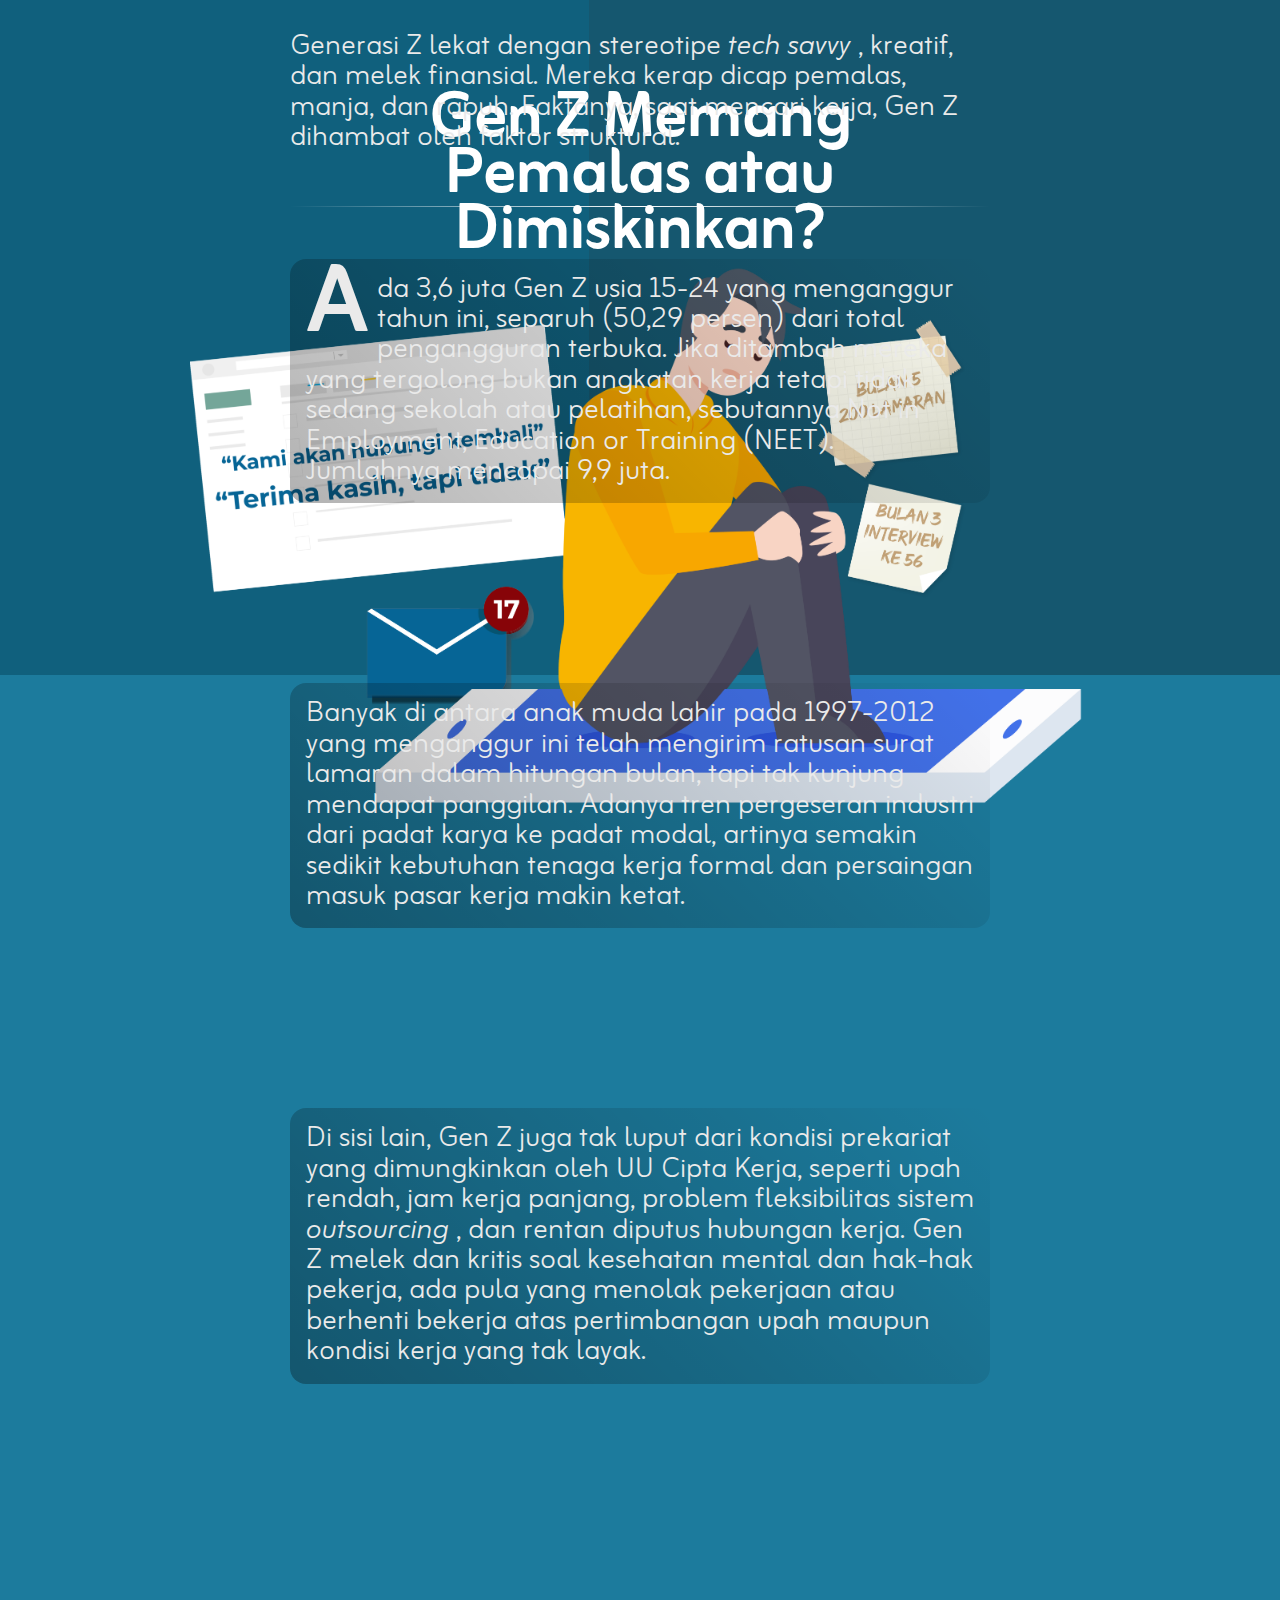
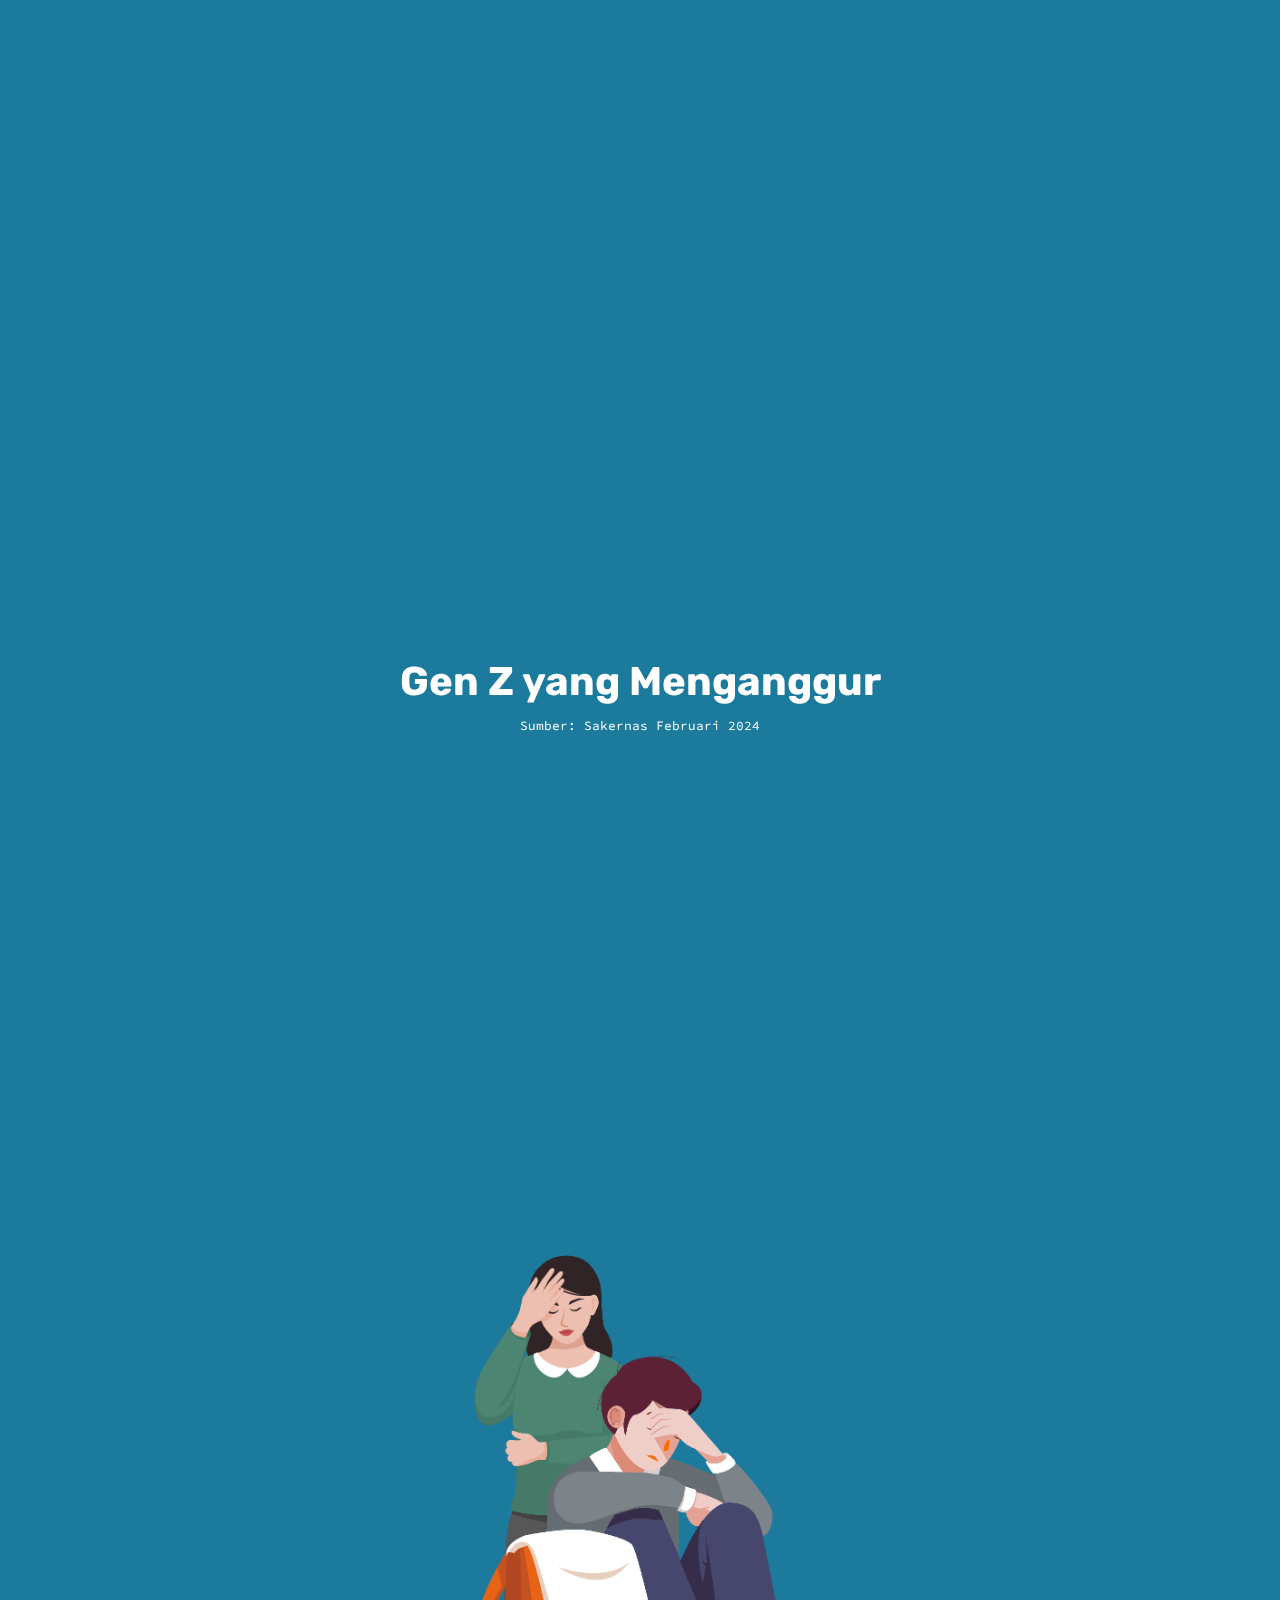
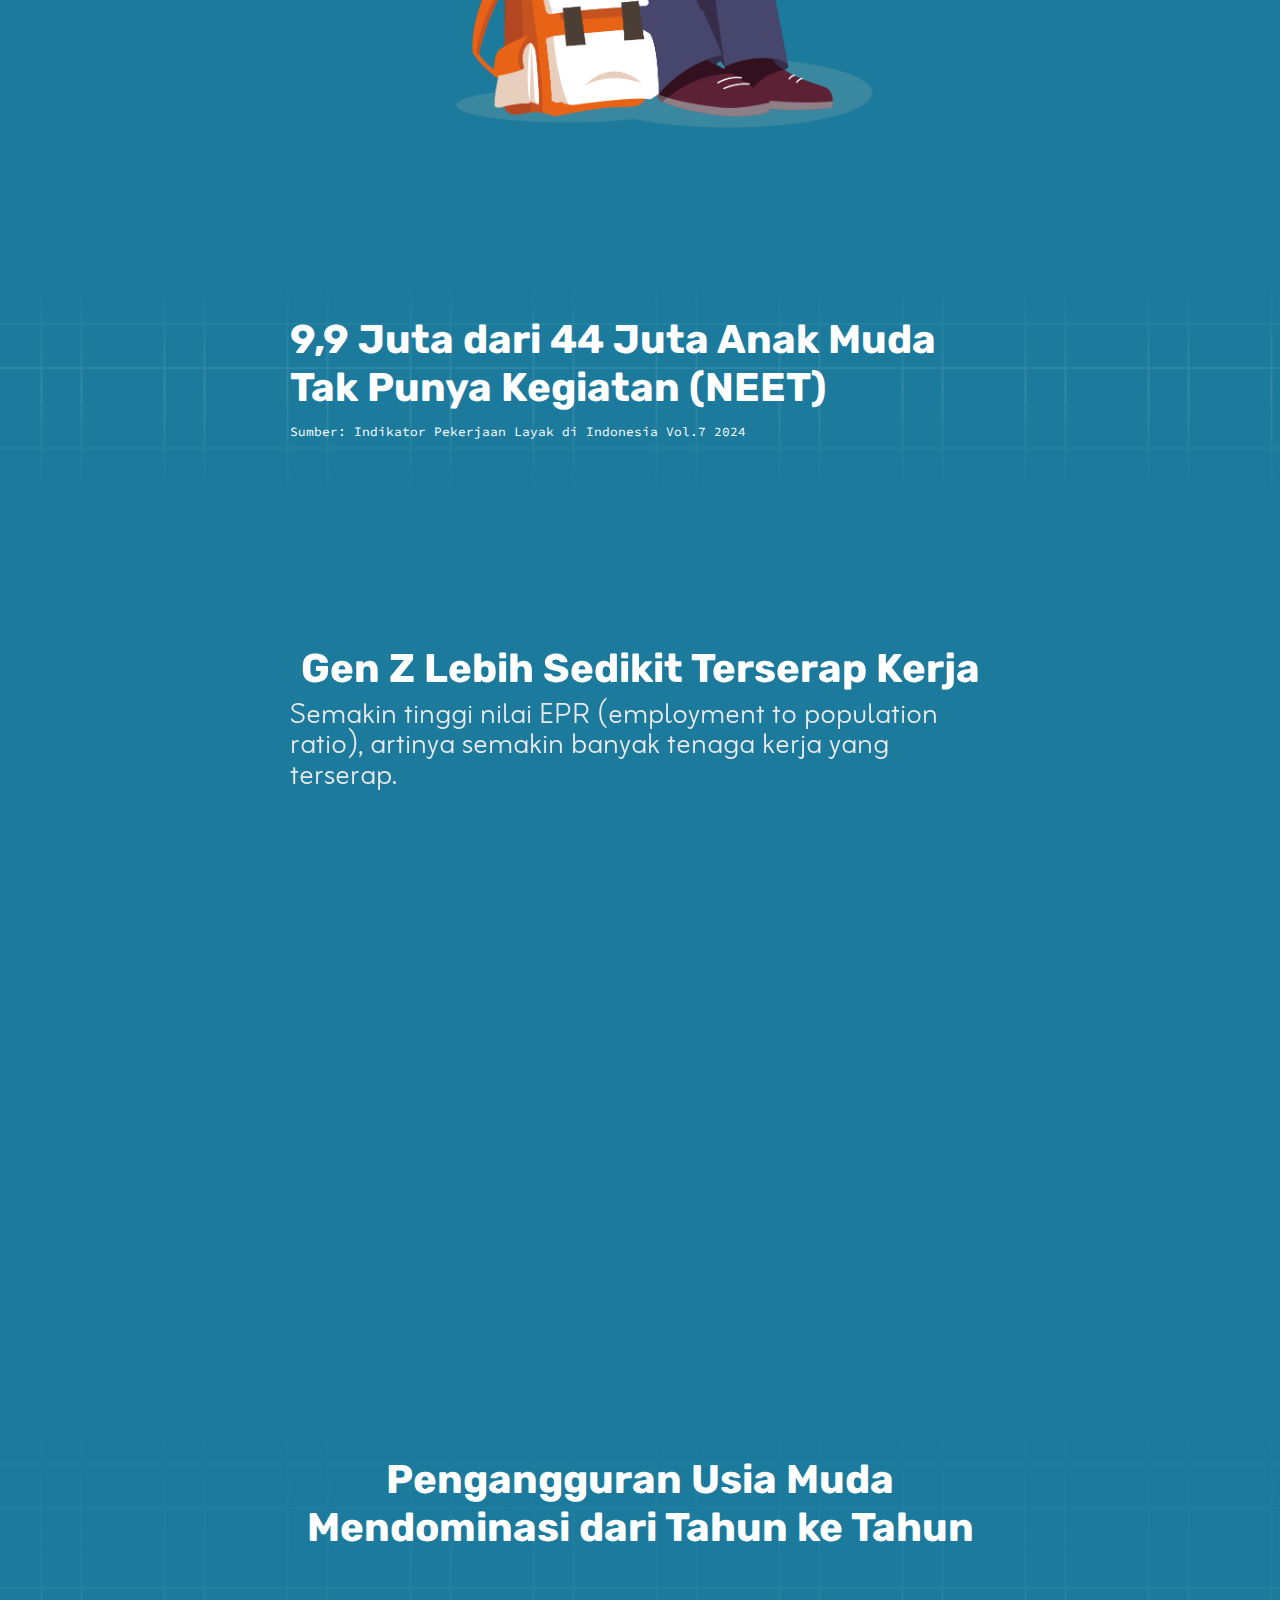
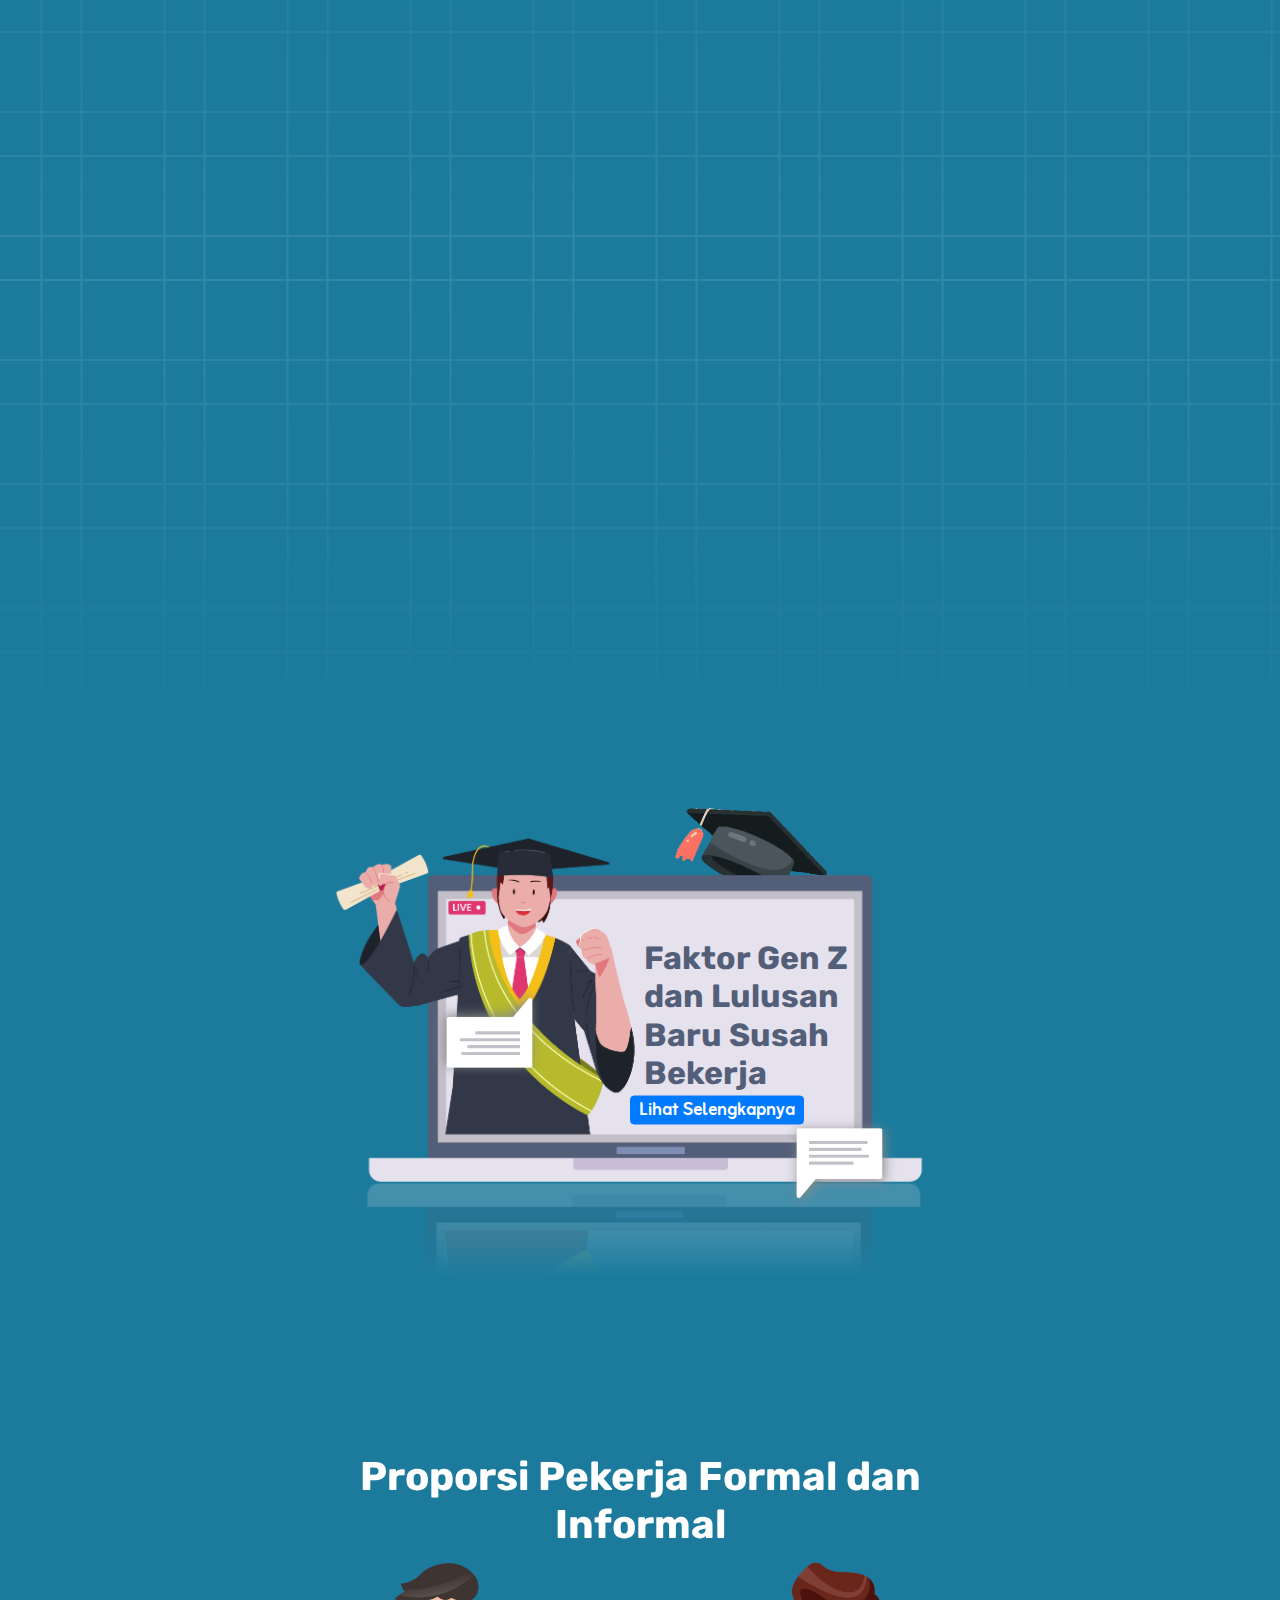
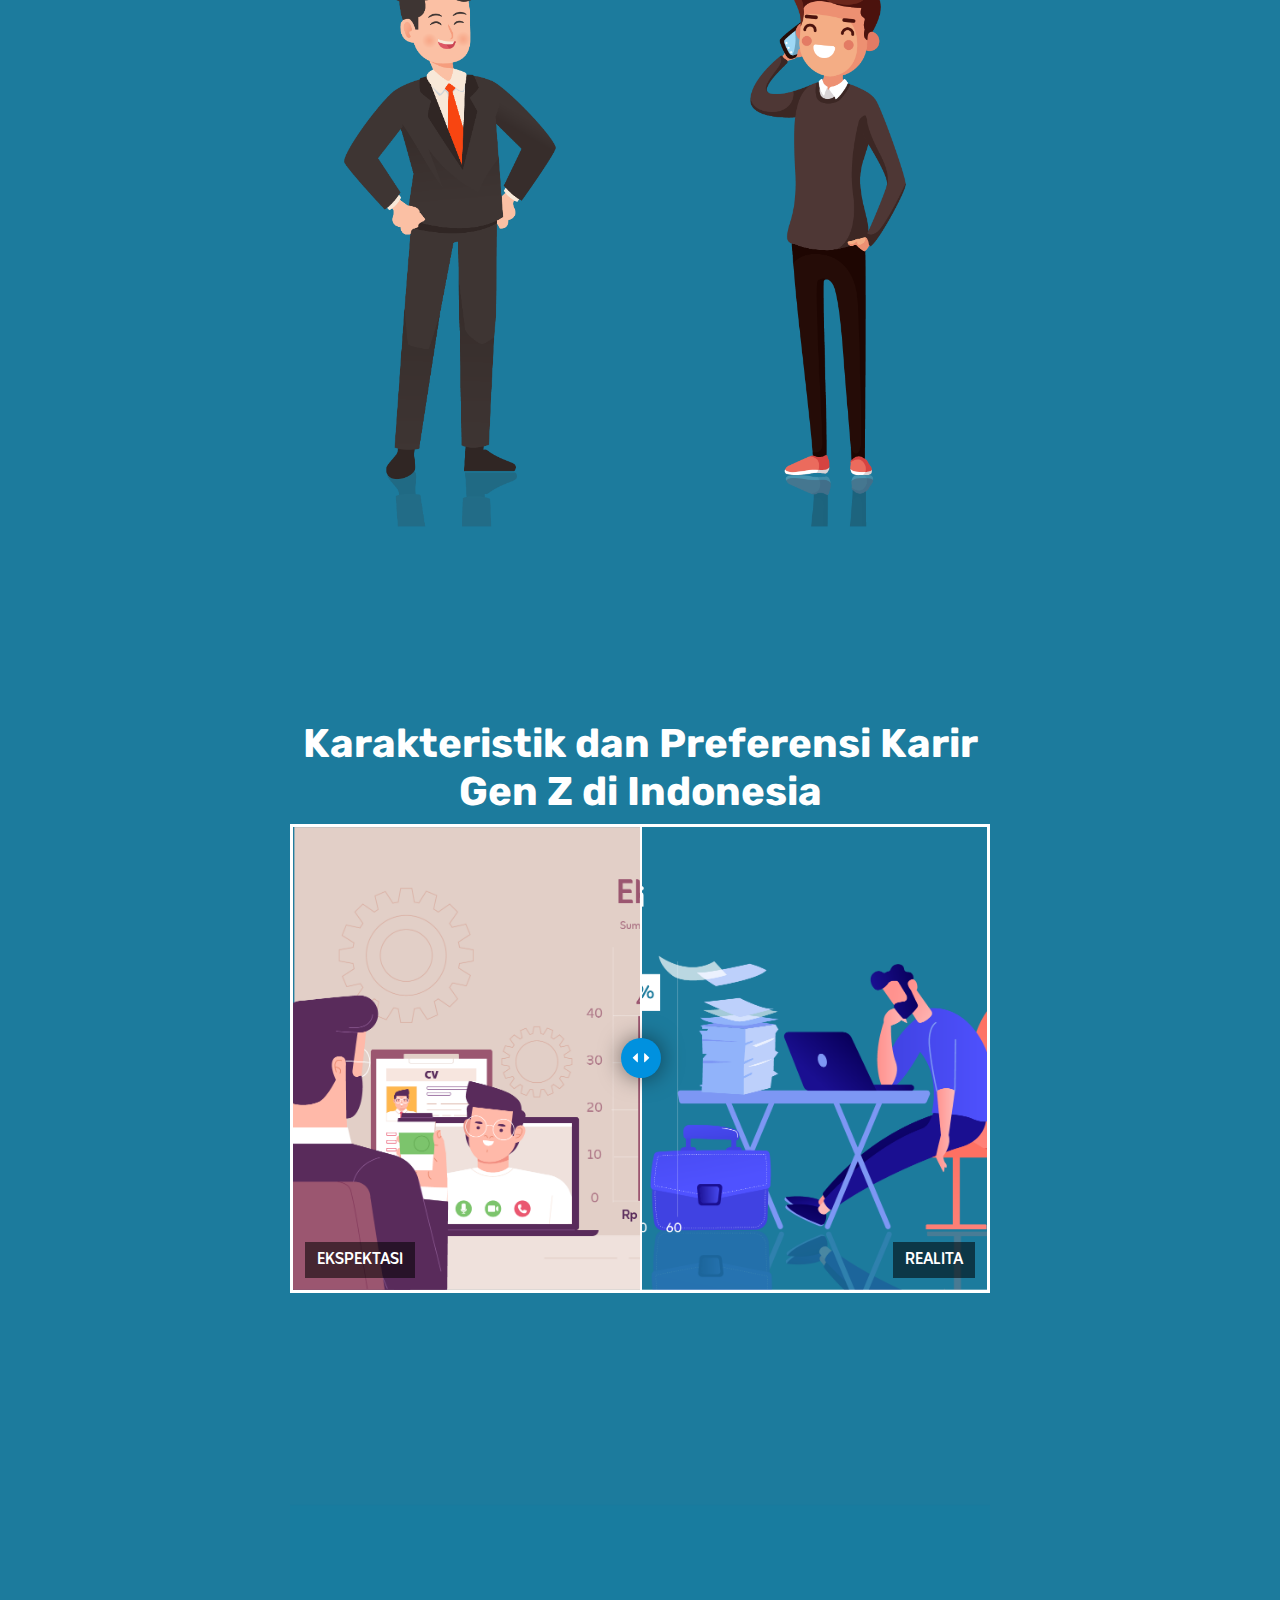
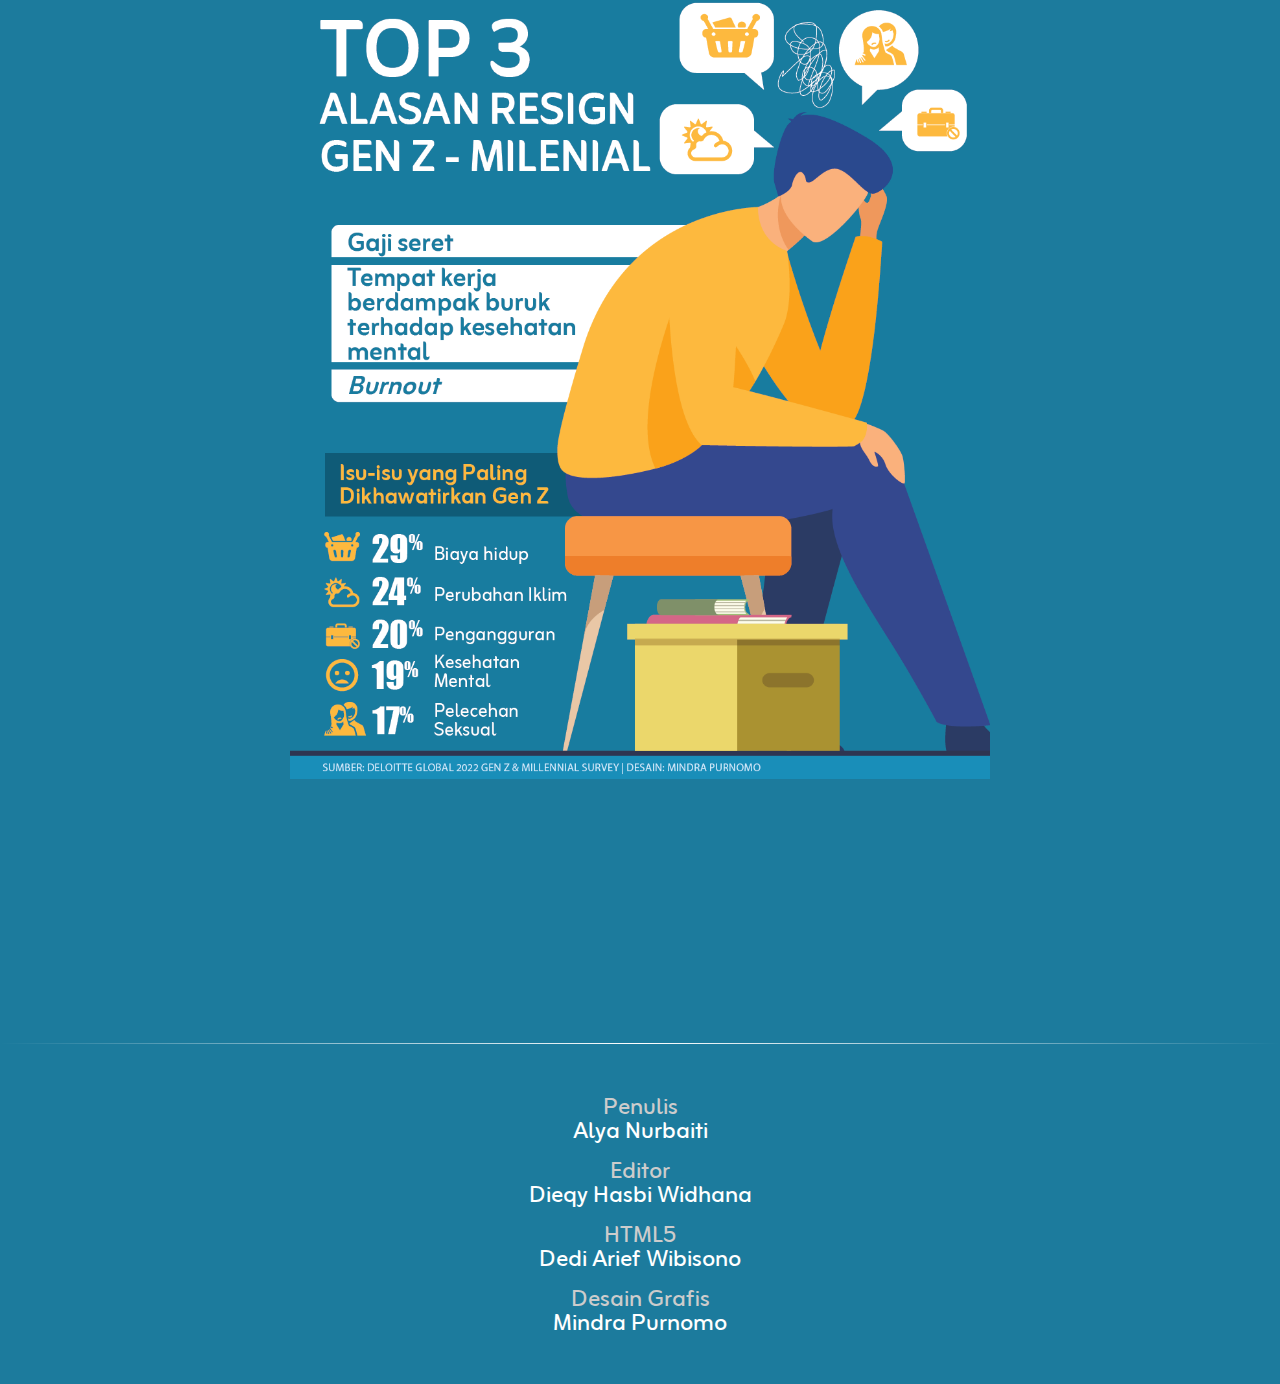
==== commit 4dc46174: "jkdffdks" ====
--- a/index.html
+++ b/index.html
@@ -44,14 +44,11 @@
                     </div>
                 </section>
                 <section class="pembukaan">
-                    <div class="sticky-mode">
-                        <!-- <div class="bawah">
-                        <img src="img/bawah.png" alt="">
-                    </div> -->
+                    <!-- <div class="sticky-mode">
                         <div class="bawahx">
                             <img src="img/tangga2.png" alt="">
                         </div>
-                    </div>
+                    </div> -->
                     <div class="wrap-detikx">
                         <!-- <div class="mb-80"> -->
                         <!-- <div class="hello">
--- a/sass/style.css
+++ b/sass/style.css
@@ -1 +1 @@
-﻿@import"https://fonts.googleapis.com/css2?family=Zain:wght@300;400;900&family=Teachers:wght@400;900&family=Rubik&family=Paytone+One&family=Source+Code+Pro:wght@400;900&family=Roboto+Slab&family=Mulish&display=swap";.labels{background:#840020;padding:4px 8px;color:#fff;text-transform:uppercase;width:fit-content;margin:0 auto 8px;font-size:1rem}@media screen and (max-width: 768px){.labels{margin:0}}.preloader{position:fixed;top:0;bottom:0;left:0;right:0;z-index:999999;background:#ab3138}.preloader .waiting{position:absolute;transform:translate(-50%, -50%);left:50%;top:50%;width:200px;height:auto}.preloader .waiting img{width:100%;height:100%;object-fit:contain}.preloader .animate{-webkit-animation-duration:.5s;animation-duration:.5s;-webkit-animation-fill-mode:both;animation-fill-mode:both;-webkit-animation-timing-function:linear;animation-timing-function:linear;animation-iteration-count:infinite;-webkit-animation-iteration-count:infinite;-webkit-animation-name:bounce;animation-name:bounce}@-webkit-keyframes bounce{0%,100%{-webkit-transform:translateX(0)}50%{-webkit-transform:translateX(-10px)}}@keyframes bounce{0%,100%{transform:translateX(0)}50%{transform:translateX(-10px)}}.preloader .bounce{-webkit-animation-name:bounce;animation-name:bounce}.mb-80{margin-bottom:20vh}.source-code{font-family:"Source Code Pro"}section{padding:32px 0;background:#ab3138;min-height:100vh;z-index:11;position:relative}section h3{color:#ab3138}section .bg-block{background:#fff;padding:16px;border-radius:16px}section .text-center h3{font-size:2.5rem}section p,section li{font-size:1.8rem;color:#eaeaea;font-weight:300;line-height:1.9rem}@media screen and (max-width: 768px){section p,section li{font-size:2rem;line-height:2rem}}@media screen and (max-width: 400px){section p,section li{font-size:1.6rem;line-height:1.6rem}}.slick-next,.slick-prev{z-index:17 !important;width:40px;height:40px;border-radius:50%;background:rgba(206,147,82,.8)}.slick-next:focus,.slick-next:hover,.slick-prev:focus,.slick-prev:hover{background:rgba(206,147,82,.5)}.slick-next::before,.slick-prev::before{font-family:"fontAwesome" !important;font-size:32px !important;color:#fff !important;font-weight:700 !important}@media screen and (max-width: 766px){.slick-next::before,.slick-prev::before{font-size:32px !important}}.slick-prev{left:-16px !important}@media screen and (max-width: 768px){.slick-prev{left:-16px !important}}.slick-prev::before{content:"" !important}.slick-next{right:-16px !important}@media screen and (max-width: 768px){.slick-next{right:-16px !important}}.slick-next::before{content:"" !important}.sticky-mode{position:sticky;left:0;right:0;top:0;bottom:0;min-height:100vh}.wrap-detikx{width:700px;position:relative;margin:0 auto}@media screen and (max-width: 766px){.wrap-detikx{width:90%;margin:0 auto;display:block}}.line-line{width:100%;height:1px;background:linear-gradient(to right, transparent, white, transparent);margin:52px 0}.totop{position:relative;z-index:19}.firstletter::first-letter{float:left;font-weight:bold;margin-right:8px;font-size:60px;font-size:6rem;line-height:40px;line-height:4rem;height:4rem;text-transform:uppercase}main{overflow-x:clip;background:#fafafa}html,body{position:relative;height:100%;font-family:"Zain" !important}html h1,html h2,html h3,body h1,body h2,body h3{font-family:"Rubik",sans-serif !important}h4,h5{font-family:"Rubik",sans-serif !important;font-weight:bold}.slick-slide{margin:0 8px}.slick-list{margin:0 -8px}.img{width:100%}.img img{width:100%;height:100%;object-fit:cover}.hello{width:100%;height:auto;margin-top:8px;border-radius:16px;margin-bottom:16px;background:linear-gradient(45deg, rgba(0, 0, 0, 0.3), transparent);position:relative}.hello .content{padding:16px 16px;position:relative;z-index:2}.hello .content p{margin-bottom:0}section .nav-pills .nav-link.active,section .nav-pills .show>.nav-link{background:#333;color:#fff}section .nav-pills .nav-link{border-radius:25px}.dashboard-content{display:none}#nav.no_index,#share{z-index:19 !important}#nav.dark{background:#7c181f !important}.footer{z-index:19}.share_icon{color:#fff !important}.share_icon>a{padding:2px 0 !important}@media screen and (max-width: 768px){.share_icon>a{padding:0 !important;width:28px;height:28px}}.share_icon>a i{font-size:25px !important;line-height:initial !important}@media screen and (max-width: 766px){.share_icon>a i{font-size:16px !important;line-height:initial !important;width:30px !important;height:30px !important}}#nav{backdrop-filter:blur(11px)}.bg-blues{background:#ab3138 !important}.share_icon>a{padding:0 !important}.baca-detikx .bacajuga_box{display:initial !important}.baca-detikx .bacajuga_box .container{display:none}.baca-detikx .bacajuga{width:100% !important;display:block}.baca-detikx .bacajuga a{display:inline-block;padding:0px;width:47% !important;margin:0 8px;border-radius:24px;position:relative;height:320px;text-align:left}.baca-detikx .bacajuga a::after{border-radius:24px}@media screen and (max-width: 766px){.baca-detikx .bacajuga a{width:100% !important;margin:4px 0}}.baca-detikx .bacajuga a:hover{text-decoration:none;color:orange !important}.baca-detikx .bacajuga a article{position:absolute;top:initial;width:100%;background:linear-gradient(to top, black, transparent);padding:8px 16px;border-radius:24px;bottom:0;transform:initial}.baca-detikx .bacajuga a article h2{font-family:"Zain" !important;font-size:1.2rem}.haha,.hahad{background:#fff;border-radius:16px;padding:0px 8px;position:absolute;top:165px;right:0}@media screen and (max-width: 768px){.haha,.hahad{display:none;color:#333;top:140px}}.haha:hover,.hahad:hover{background:rgba(206,147,82,.5)}.all-helping{position:absolute;inset:0;background:#fff;text-align:center;width:100%;height:100%;z-index:17}.slider{display:none}.slider.slick-initialized{display:block}@media screen and (max-width: 768px){.help-bawah{position:fixed;bottom:0;left:0;right:0;width:100%;height:59px;background:#ccc;z-index:21}}:root{--color: rgba(122, 122, 124, 0.918)}.banner{padding:0}.banner .titlex{position:absolute;left:50%;top:20%;transform:translate(-50%, -50%);z-index:12;width:50%;text-align:center}@media screen and (max-width: 768px){.banner .titlex{width:90%;top:30%}}.banner .titlex h2{font-family:"Zain" !important;font-size:4rem;font-weight:bold;color:#fff;line-height:3.5rem}@media screen and (max-width: 768px){.banner .titlex h2{font-size:2.5rem;line-height:2.5rem;margin-bottom:0}}.banner::before{content:"";position:absolute;left:0;right:0;top:0;width:100%;height:100%;background:linear-gradient(to bottom, #10607d 74%, #1c7b9d 70%)}@media screen and (max-width: 768px){.banner::before{background:linear-gradient(to bottom, #10607d 62%, #1c7b9d 60%)}}.banner::after{content:"";position:absolute;inset:0;width:100%;height:75%;background:linear-gradient(to right, #10607d 46%, #15576f 44%)}@media screen and (max-width: 768px){.banner::after{height:75%}}@media screen and (max-width: 768px){.banner{background:linear-gradient(to top, #1c7b9d 30%, rgba(28, 123, 157, 0.8), #1c7b9d);min-height:75vh}}.banner .container_mouse{text-align:center;color:#eaeaea;position:relative;z-index:12;font-weight:bold;padding-top:2rem;cursor:pointer}@media screen and (max-width: 768px){.banner .container_mouse{padding-top:0;top:-50px}}.banner .container_mouse .mouse-btn{margin:10px auto;width:30px;height:60px;border:4px solid #eaeaea;border-radius:30px;display:flex}.banner .container_mouse .mouse-btn .mouse-scroll{display:block;width:16px;height:16px;background:linear-gradient(170deg, #eaeaea, rgba(0, 0, 0, 0.1));border-radius:50%;margin:auto;animation:scrolling 1s linear infinite}@keyframes scrolling{0%{opacity:0;transform:translateY(-20px)}100%{opacity:1;transform:translateY(20px)}}.banner .mata{position:absolute;z-index:15;left:64%;top:30%;transform:translate(0%, -68%);width:3px;height:auto}@media screen and (min-width: 415px)and (max-width: 768px){.banner .mata{z-index:15;left:77%;top:30%;width:3px;transform:translate(-16%, -65%)}}@media screen and (min-width: 300px)and (max-width: 414px){.banner .mata{z-index:15;left:72%;top:30%;width:2px;transform:translate(50%, -65%)}}.banner .mata img{width:100%;height:100%;object-fit:contain}.banner .pesan{position:absolute;top:85%;left:60%;z-index:6;filter:drop-shadow(2px 2px 6px #888);width:fit-content;transform:translate(100%, -100%);height:70px;animation:MoveUpDown 2s linear infinite}@media screen and (max-width: 768px){.banner .pesan{display:none}}.banner .pesan img{width:100%;height:100%;object-fit:contain}.banner .pesan2{position:absolute;top:60%;filter:drop-shadow(2px 2px 6px #888);left:10%;z-index:6;width:fit-content;transform:translate(100%, -100%) rotate(180deg);height:70px;animation:MoveUpDown21 3.5s linear infinite}@media screen and (max-width: 768px){.banner .pesan2{animation:MoveUpDown2 2.5s linear infinite;transform:translate(-50%, -100%) rotate(180deg);height:50px}}.banner .pesan2 img{width:100%;height:100%;object-fit:contain}.banner .title{position:absolute;text-align:left;left:60%;top:50%;transform:translate(-50%, -50%);width:20%;z-index:8;padding:8px;border-radius:8px 8px 0 0}.banner .title h2{font-weight:bold;font-family:"Zain" !important;color:#535e78;font-size:4.5rem;line-height:3.5rem}@media screen and (max-width: 768px){.banner .title h2{font-size:2.4rem;line-height:2rem}}@media screen and (max-width: 768px){.banner .title{left:69%;width:40%;background:transparent;top:50%}}.wrappers{width:fit-content;height:100vh;margin:0 auto;position:relative}@media screen and (max-width: 768px){.wrappers{height:50vh;top:20vh}}.wrappers .image{width:100%;height:100%;position:relative;z-index:5;top:0%}.wrappers .image::after{content:"";position:absolute;left:0;right:0;width:100%;bottom:0;height:50px;background:linear-gradient(to top, #1c7b9d, transparent)}.wrappers .image img{width:100%;height:100%;object-fit:cover}@media screen and (max-width: 768px){.wrappers .image img{object-fit:cover}}@media screen and (max-width: 768px){.wrappers .image{top:0%}}.wrappers .tangan{position:absolute;left:18vw;top:13vh;width:fit-content;height:35%}@media screen and (max-width: 768px){.wrappers .tangan{left:-14vw;top:12vh;height:30%}}.wrappers .tangan img{width:100%;height:100%;object-fit:contain}.wrappers img{width:100%;height:100%;object-fit:cover}.videox{position:absolute;left:63%;z-index:4;top:30%;outline:none;width:20vw;height:auto;transform:translate(-50%, -50%) rotate(6deg)}@media screen and (max-width: 768px){.videox{width:55%;top:40%;left:60%}}@keyframes MoveUpDown{0%,100%{left:60%}50%{left:65%}}@keyframes MoveUpDown21{0%,100%{left:10%}50%{left:15%}}@keyframes MoveUpDown2{0%,100%{left:0%}50%{left:5%}}@keyframes toga{0%,100%{top:30%;opacity:0}10%{top:30%;opacity:0}20%{top:30%;opacity:1}50%{top:20%;opacity:1}80%{top:20%;opacity:1}90%{top:20%;opacity:0}}.toga{position:absolute;left:50%;top:30%;opacity:0;transform:translate(-50%, -50%);width:auto;height:150px;z-index:4;animation:toga 2s linear infinite}.toga img{width:100%;height:100%;object-fit:contain}.source-code{color:#fff;font-family:"Source Code Pro"}.pembukaan{background:#1c7b9d}@media screen and (max-width: 768px){.pembukaan{z-index:10}}.pembukaan .bayangan{position:absolute;right:-8%;bottom:-16%;width:50%;height:auto;filter:grayscale(1) opacity(0.2)}.pembukaan .bayangan img{width:100%;height:100%;object-fit:cover}.pembukaan .bawah{position:absolute;bottom:0%;left:0;width:50%;z-index:4;height:auto}@media screen and (max-width: 768px){.pembukaan .bawah{width:100%;bottom:-5%;left:-8%}}.pembukaan .bawah img{width:100%;height:100%;object-fit:contain}.pembukaan .bawahx{position:absolute;bottom:-16%;right:-8%;width:fit-content;z-index:4;filter:drop-shadow(2px 0px 6px black);height:80vh}@media screen and (max-width: 768px){.pembukaan .bawahx{width:65%;right:0;bottom:-4%;filter:drop-shadow(2px 0px 6px black);height:fit-content}}.pembukaan .bawahx img{width:100%;height:100%;object-fit:contain}.pembukaan .wrap-detikx{margin-top:-100vh;padding-bottom:20vh}.pembukaan .wrap-detikx .hello{z-index:-1}.teropong{background:#1c7b9d;padding:8px;min-height:auto}.teropong .lala{position:absolute;left:50%;top:43%;transform:translate(-50%, -50%)}@media screen and (max-width: 768px){.teropong .lala{top:50%}}.teropong .contentx{position:absolute;left:50%;top:50%;transform:translate(-50%, -50%);width:100%}.teropong h3{color:#fff;font-size:2.5rem;font-weight:bold}@media screen and (max-width: 768px){.teropong h3{font-size:2rem !important}}.teropong .image{width:70%;height:auto;margin:0 auto}@media screen and (max-width: 768px){.teropong .image{width:100%}}.teropong .image img{width:100%;height:100%;object-fit:contain}.teropong .wrap-detikx{z-index:12}.teropong .choosen{position:relative}.teropong .choosen::after{content:"";position:absolute;bottom:20px;left:0;height:40px;right:0;z-index:-1;background:rgba(250,250,250,.1);border-radius:50%}.all-berlari{position:relative;width:100%;height:320px}@media screen and (max-width: 768px){.all-berlari{height:240px}}@keyframes lari{0%{opacity:0;left:0px}20%{left:0px;opacity:1}30%{left:0px;opacity:1}50%{left:-72px;opacity:1}80%{left:-72px;opacity:1}90%,100%{left:-72px;opacity:0}}.lari2{animation:lari 1.8s linear infinite;opacity:0}.lari{z-index:4}.lari,.lari2{position:absolute;inset:0;width:100%;height:100%}.lari img,.lari2 img{width:100%;height:100%;object-fit:contain}.highcharts-figure,.highcharts-data-table table{min-width:310px;max-width:800px;margin:1em auto}.highcharts-figure .height-update,.highcharts-data-table table .height-update{height:600px !important}@media screen and (max-width: 768px){.highcharts-figure .height-update,.highcharts-data-table table .height-update{height:500px !important}}#container{height:500px}.highcharts-data-table table{font-family:Verdana,sans-serif;border-collapse:collapse;border:1px solid #ebebeb;margin:10px auto;text-align:center;width:100%;max-width:500px}.highcharts-data-table caption{padding:1em 0;font-size:1.2em;color:#555}.highcharts-data-table th{font-weight:600;padding:.5em}.highcharts-data-table td,.highcharts-data-table th,.highcharts-data-table caption{padding:.5em}.highcharts-data-table thead tr,.highcharts-data-table tr:nth-child(even){background:#f8f8f8}.highcharts-data-table tr:hover{background:#f1f7ff}.min-height-auto{min-height:auto}.data{background:#1c7b9d}.data .imagexx{width:100%;height:130vh}.data .imagexx img{width:100%;height:100%;object-fit:contain}@media screen and (max-width: 768px){.data .imagexx{height:auto}}.data .gambar{width:320px;height:auto}@media screen and (max-width: 768px){.data .gambar{width:45%}}.data .gambar img{width:100%;height:100%;object-fit:contain}.data .imagex{width:100%;height:auto}.data .imagex img{width:100%;height:100%;object-fit:contain}.data.tambah-kotak::before{content:"";position:absolute;inset:0;width:100%;height:100%;background:url("../img/kotak.png");background-repeat:repeat}.data.tambah-kotak::after{content:"";position:absolute;inset:0;width:100%;height:100%;background:linear-gradient(to top, #1c7b9d, rgba(28, 123, 157, 0.9), #1c7b9d)}.data .wrappers{width:100%;height:520px;margin:0 auto 0;position:relative}@media screen and (max-width: 768px){.data .wrappers{height:50vh;top:20vh}}.data .wrappers .laptop{position:absolute;text-align:left;left:67%;font-size:2rem;top:50%;z-index:8;color:#535e78;transform:translate(-50%, -50%)}@media screen and (max-width: 768px){.data .wrappers .laptop{font-size:1.2rem !important;top:8%}}.data .wrappers .btn-click{position:absolute;left:61%;top:68%;transform:translate(-50%, -50%);z-index:13;padding:0px 8px;font-weight:bold;font-size:18px}@media screen and (max-width: 768px){.data .wrappers .btn-click{position:absolute;left:67%;top:27%;transform:translate(-50%, -50%);z-index:13;padding:0px 8px;font-weight:bold;font-size:14px}}.data .wrappers .image{width:100%;height:100%;position:relative;z-index:5}.data .wrappers .image::after{content:"";position:absolute;left:0;right:0;width:100%;bottom:0;height:50px;background:linear-gradient(to top, #1c7b9d, transparent)}.data .wrappers .image img{width:100%;height:100%;object-fit:cover}@media screen and (max-width: 768px){.data .wrappers .image img{object-fit:cover}}@media screen and (max-width: 768px){.data .wrappers .image{top:10%}}.data .wrappers .tangan{position:absolute;left:18vw;top:13vh;width:fit-content;height:35%}@media screen and (max-width: 768px){.data .wrappers .tangan{left:-14vw;top:12vh;height:30%}}.data .wrappers .tangan img{width:100%;height:100%;object-fit:contain}.data .wrappers img{width:100%;height:100%;object-fit:cover}.data .videox{position:absolute;left:63%;z-index:4;top:30%;outline:none;width:20vw;height:auto;transform:translate(-50%, -50%) rotate(6deg)}@media screen and (max-width: 768px){.data .videox{width:55%;top:-10%;left:76%}}@keyframes MoveUpDown{0%,100%{left:60%}50%{left:65%}}@keyframes MoveUpDown21{0%,100%{left:10%}50%{left:15%}}@keyframes MoveUpDown2{0%,100%{left:0%}50%{left:5%}}@keyframes toga{0%,100%{top:30%;opacity:0}10%{top:30%;opacity:0}20%{top:30%;opacity:1}50%{top:20%;opacity:1}80%{top:20%;opacity:1}90%{top:20%;opacity:0}}.data .toga{position:absolute;left:50%;top:30%;opacity:0;transform:translate(-50%, -50%);width:auto;height:150px;z-index:4;animation:toga 2s linear infinite}.data .toga img{width:100%;height:100%;object-fit:contain}.data .pesan{position:absolute;top:85%;left:60%;z-index:6;filter:drop-shadow(2px 2px 6px #888);width:fit-content;transform:translate(100%, -100%);height:70px;animation:MoveUpDown 2s linear infinite}@media screen and (max-width: 768px){.data .pesan{display:none}}.data .pesan img{width:100%;height:100%;object-fit:contain}.data .pesan2{position:absolute;top:60%;filter:drop-shadow(2px 2px 6px #888);left:10%;z-index:6;width:fit-content;transform:translate(100%, -100%) rotate(180deg);height:70px;animation:MoveUpDown21 3.5s linear infinite}@media screen and (max-width: 768px){.data .pesan2{animation:MoveUpDown2 2.5s linear infinite;transform:translate(-50%, -100%) rotate(180deg);height:50px;top:35%}}.data .pesan2 img{width:100%;height:100%;object-fit:contain}.data h3{color:#fff;font-size:2.5rem;font-weight:bold}@media screen and (max-width: 768px){.data h3{font-size:2rem !important}}.data .data-image{position:relative;width:100%;height:80vh}.data .data-image .grafis{position:absolute;left:50%;top:50%;width:80%;border-radius:24px;height:auto;transform:translate(-50%, -50%);background:linear-gradient(to bottom, rgba(255, 255, 255, 0.7), rgba(255, 255, 255, 0.4));padding:16px}@media screen and (max-width: 768px){.data .data-image .grafis{width:100%}}.data .data-image .grafis__data{display:inline-block;text-align:center;width:45%}.data .data-image .grafis__data .juduls{font-size:1.3rem;line-height:1.3rem;color:#fff;width:fit-content;margin:0 auto;border-radius:16px;padding:4px 16px;background:rgba(63,63,63,.7)}@media screen and (max-width: 768px){.data .data-image .grafis__data .juduls{font-size:1.2rem;line-height:1.2rem}}.data .data-image .grafis__data .dataz{font-size:3rem;font-weight:bold;line-height:2rem}.data .data-image .grafis__data .dataz::after{content:" jiwa";font-size:1.2rem;font-weight:normal}@media screen and (max-width: 768px){.data .data-image .grafis__data .dataz{font-size:1.5rem;line-height:1.5rem}}.data .image{width:70%;height:auto;position:absolute;left:50%;top:50%;transform:translate(-50%, -50%)}@media screen and (max-width: 768px){.data .image{width:100%}}.data .image img{width:100%;height:100%;object-fit:contain}.data .contentx{position:absolute;left:50%;top:50%;transform:translate(-50%, -50%);width:100%}.data .choosen{position:relative}.data .choosen::after{content:"";position:absolute;bottom:20px;left:0;height:40px;right:0;z-index:-1;background:rgba(250,250,250,.1);border-radius:50%}.color-black{color:#000 !important}.color-black .font-12{font-size:1.5rem;line-height:1.5rem}.color-black p{color:#3f3f3f !important}.color-black .font-bold{font-weight:bold}@media screen and (max-width: 768px){.helpo-100{width:100%}}@media screen and (max-width: 768px){.mtop-min{top:-30vh}}.modal-content{background:linear-gradient(to top, #ffe19f, #f4aa5b)}@media screen and (max-width: 768px){.modal-content{background:linear-gradient(to top, #ffe19f 70%, #f4aa5b 46%)}}.modal ul{margin:0;padding:0 8px}.modal li{font-size:1.3rem;line-height:1.6rem}.modal .imagesx{width:100%;height:240px}.modal .imagesx img{width:100%;height:100%;object-fit:contain}.alls{margin-bottom:16px;text-align:center}.alls .jobs{color:#ccc !important}.alls .jobs,.alls .name{font-size:1.5rem;color:#fff;line-height:1.5rem}.image-comparison{max-width:100%;border:3px solid #fff;margin-right:auto;margin-left:auto}.image-comparison__slider-wrapper{position:relative}.image-comparison__label{font-size:0;line-height:0}.image-comparison__label,.image-comparison__range{position:absolute;top:0;left:0;width:100%;height:100%;margin:0;padding:0;background-color:transparent;border:none;appearance:none;outline:none;cursor:ew-resize;z-index:20}@media(hover){.image-comparison__range:hover~.image-comparison__slider .image-comparison__thumb{transform:scale(1.2)}}.image-comparison .image-comparison__slider-wrapper .image-comparison__range:active~.image-comparison__slider .image-comparison__thumb,.image-comparison .image-comparison__slider-wrapper .image-comparison__range:focus~.image-comparison__slider .image-comparison__thumb,.image-comparison .image-comparison__slider-wrapper .image-comparison__range--active~.image-comparison__slider .image-comparison__thumb{transform:scale(0.8);background-color:rgba(0,97,127,.5)}.image-comparison__image-wrapper--overlay{position:absolute;top:0;left:0;width:calc(50% + 1px);height:100%;overflow:hidden}.image-comparison__figure{margin:0}.image-comparison__figure::before{content:"";position:absolute;top:0;left:0;width:100%;height:100%;background-color:#f2f2f2}.image-comparison__figure:not(.image-comparison__figure--overlay){position:relative;padding-top:66.666666667%}.image-comparison__image{position:absolute;top:0;left:0;width:100%;height:100%;object-fit:cover;object-position:0 50%;overflow:hidden}.image-comparison__figure--overlay .image-comparison__image{z-index:1}.image-comparison__caption{position:absolute;bottom:12px;min-width:max-content;display:flex;flex-direction:column;flex-wrap:nowrap;color:#fff;font-weight:bold;text-transform:uppercase}@media screen and (max-width: 40.063em){.image-comparison__caption{font-size:12px}}.image-comparison__caption--before{left:12px;z-index:2}.image-comparison__caption--after{right:12px;text-align:right}.image-comparison__caption-body{max-width:40vmin;padding:6px 12px;background-color:rgba(0,0,0,.55)}.image-comparison__slider{position:absolute;top:0;left:50%;width:2px;height:100%;background-color:#fff;transition:background-color .3s ease-in-out;z-index:10}.image-comparison__range--active~.image-comparison__slider{background-color:rgba(255,255,255,0)}.image-comparison__thumb{position:absolute;top:calc(50% - 20px);left:calc(50% - 20px);width:40px;height:40px;display:flex;flex-direction:column;justify-content:center;align-items:center;background-color:#0091df;color:#fff;border-radius:50%;box-shadow:0 0 22px 0 rgba(0,0,0,.5);transform-origin:center;transition:transform .3s ease-in-out,background-color .3s ease-in-out}.image-comparison__range::-webkit-slider-runnable-track{width:40px;height:40px;opacity:0}.image-comparison__range::-moz-range-thumb{width:40px;height:40px;opacity:0}.image-comparison__range::-webkit-slider-thumb{width:40px;height:40px;opacity:0}.image-comparison__range::-ms-fill-lower{background-color:transparent}.image-comparison__range::-ms-track{position:relative;top:0;left:0;width:100%;height:100%;border:none;margin:0;padding:0;background-color:transparent;color:transparent;outline:none;cursor:col-resize}.image-comparison__range::-ms-thumb{width:.5%;height:100%;opacity:0}.image-comparison__range::-ms-tooltip{display:none}/*# sourceMappingURL=style.css.map */
+﻿@import"https://fonts.googleapis.com/css2?family=Zain:wght@300;400;900&family=Teachers:wght@400;900&family=Rubik&family=Paytone+One&family=Source+Code+Pro:wght@400;900&family=Roboto+Slab&family=Mulish&display=swap";.labels{background:#840020;padding:4px 8px;color:#fff;text-transform:uppercase;width:fit-content;margin:0 auto 8px;font-size:1rem}@media screen and (max-width: 768px){.labels{margin:0}}.preloader{position:fixed;top:0;bottom:0;left:0;right:0;z-index:999999;background:#ab3138}.preloader .waiting{position:absolute;transform:translate(-50%, -50%);left:50%;top:50%;width:200px;height:auto}.preloader .waiting img{width:100%;height:100%;object-fit:contain}.preloader .animate{-webkit-animation-duration:.5s;animation-duration:.5s;-webkit-animation-fill-mode:both;animation-fill-mode:both;-webkit-animation-timing-function:linear;animation-timing-function:linear;animation-iteration-count:infinite;-webkit-animation-iteration-count:infinite;-webkit-animation-name:bounce;animation-name:bounce}@-webkit-keyframes bounce{0%,100%{-webkit-transform:translateX(0)}50%{-webkit-transform:translateX(-10px)}}@keyframes bounce{0%,100%{transform:translateX(0)}50%{transform:translateX(-10px)}}.preloader .bounce{-webkit-animation-name:bounce;animation-name:bounce}.mb-80{margin-bottom:20vh}.source-code{font-family:"Source Code Pro"}section{padding:32px 0;background:#ab3138;min-height:100vh;z-index:11;position:relative}section h3{color:#ab3138}section .bg-block{background:#fff;padding:16px;border-radius:16px}section .text-center h3{font-size:2.5rem}section p,section li{font-size:1.8rem;color:#eaeaea;font-weight:300;line-height:1.9rem}@media screen and (max-width: 768px){section p,section li{font-size:2rem;line-height:2rem}}@media screen and (max-width: 400px){section p,section li{font-size:1.6rem;line-height:1.6rem}}.slick-next,.slick-prev{z-index:17 !important;width:40px;height:40px;border-radius:50%;background:rgba(206,147,82,.8)}.slick-next:focus,.slick-next:hover,.slick-prev:focus,.slick-prev:hover{background:rgba(206,147,82,.5)}.slick-next::before,.slick-prev::before{font-family:"fontAwesome" !important;font-size:32px !important;color:#fff !important;font-weight:700 !important}@media screen and (max-width: 766px){.slick-next::before,.slick-prev::before{font-size:32px !important}}.slick-prev{left:-16px !important}@media screen and (max-width: 768px){.slick-prev{left:-16px !important}}.slick-prev::before{content:"" !important}.slick-next{right:-16px !important}@media screen and (max-width: 768px){.slick-next{right:-16px !important}}.slick-next::before{content:"" !important}.sticky-mode{position:sticky;left:0;right:0;top:0;bottom:0;min-height:100vh}.wrap-detikx{width:700px;position:relative;margin:0 auto}@media screen and (max-width: 766px){.wrap-detikx{width:90%;margin:0 auto;display:block}}.line-line{width:100%;height:1px;background:linear-gradient(to right, transparent, white, transparent);margin:52px 0}.totop{position:relative;z-index:19}.firstletter::first-letter{float:left;font-weight:bold;margin-right:8px;font-size:60px;font-size:6rem;line-height:40px;line-height:4rem;height:4rem;text-transform:uppercase}main{overflow-x:clip;background:#fafafa}html,body{position:relative;height:100%;font-family:"Zain" !important}html h1,html h2,html h3,body h1,body h2,body h3{font-family:"Rubik",sans-serif !important}h4,h5{font-family:"Rubik",sans-serif !important;font-weight:bold}.slick-slide{margin:0 8px}.slick-list{margin:0 -8px}.img{width:100%}.img img{width:100%;height:100%;object-fit:cover}.hello{width:100%;height:auto;margin-top:8px;border-radius:16px;margin-bottom:16px;background:linear-gradient(45deg, rgba(0, 0, 0, 0.3), transparent);position:relative}.hello .content{padding:16px 16px;position:relative;z-index:2}.hello .content p{margin-bottom:0}section .nav-pills .nav-link.active,section .nav-pills .show>.nav-link{background:#333;color:#fff}section .nav-pills .nav-link{border-radius:25px}.dashboard-content{display:none}#nav.no_index,#share{z-index:19 !important}#nav.dark{background:#7c181f !important}.footer{z-index:19}.share_icon{color:#fff !important}.share_icon>a{padding:2px 0 !important}@media screen and (max-width: 768px){.share_icon>a{padding:0 !important;width:28px;height:28px}}.share_icon>a i{font-size:25px !important;line-height:initial !important}@media screen and (max-width: 766px){.share_icon>a i{font-size:16px !important;line-height:initial !important;width:30px !important;height:30px !important}}#nav{backdrop-filter:blur(11px)}.bg-blues{background:#ab3138 !important}.share_icon>a{padding:0 !important}.baca-detikx .bacajuga_box{display:initial !important}.baca-detikx .bacajuga_box .container{display:none}.baca-detikx .bacajuga{width:100% !important;display:block}.baca-detikx .bacajuga a{display:inline-block;padding:0px;width:47% !important;margin:0 8px;border-radius:24px;position:relative;height:320px;text-align:left}.baca-detikx .bacajuga a::after{border-radius:24px}@media screen and (max-width: 766px){.baca-detikx .bacajuga a{width:100% !important;margin:4px 0}}.baca-detikx .bacajuga a:hover{text-decoration:none;color:orange !important}.baca-detikx .bacajuga a article{position:absolute;top:initial;width:100%;background:linear-gradient(to top, black, transparent);padding:8px 16px;border-radius:24px;bottom:0;transform:initial}.baca-detikx .bacajuga a article h2{font-family:"Zain" !important;font-size:1.2rem}.haha,.hahad{background:#fff;border-radius:16px;padding:0px 8px;position:absolute;top:165px;right:0}@media screen and (max-width: 768px){.haha,.hahad{display:none;color:#333;top:140px}}.haha:hover,.hahad:hover{background:rgba(206,147,82,.5)}.all-helping{position:absolute;inset:0;background:#fff;text-align:center;width:100%;height:100%;z-index:17}.slider{display:none}.slider.slick-initialized{display:block}@media screen and (max-width: 768px){.help-bawah{position:fixed;bottom:0;left:0;right:0;width:100%;height:59px;background:#ccc;z-index:21}}:root{--color: rgba(122, 122, 124, 0.918)}.banner{padding:0}.banner .titlex{position:absolute;left:50%;top:20%;transform:translate(-50%, -50%);z-index:12;width:50%;text-align:center}@media screen and (max-width: 768px){.banner .titlex{width:90%;top:30%}}.banner .titlex h2{font-family:"Zain" !important;font-size:4rem;font-weight:bold;color:#fff;line-height:3.5rem}@media screen and (max-width: 768px){.banner .titlex h2{font-size:2.5rem;line-height:2.5rem;margin-bottom:0}}.banner::before{content:"";position:absolute;left:0;right:0;top:0;width:100%;height:100%;background:linear-gradient(to bottom, #10607d 74%, #1c7b9d 70%)}@media screen and (max-width: 768px){.banner::before{background:linear-gradient(to bottom, #10607d 62%, #1c7b9d 60%)}}.banner::after{content:"";position:absolute;inset:0;width:100%;height:75%;background:linear-gradient(to right, #10607d 46%, #15576f 44%)}@media screen and (max-width: 768px){.banner::after{height:75%}}@media screen and (max-width: 768px){.banner{background:linear-gradient(to top, #1c7b9d 30%, rgba(28, 123, 157, 0.8), #1c7b9d);min-height:78vh}}.banner .container_mouse{text-align:center;color:#eaeaea;position:relative;z-index:12;font-weight:bold;padding-top:2rem;cursor:pointer}@media screen and (max-width: 768px){.banner .container_mouse{padding-top:0;top:-40px}}.banner .container_mouse .mouse-btn{margin:10px auto;width:30px;height:60px;border:4px solid #eaeaea;border-radius:30px;display:flex}.banner .container_mouse .mouse-btn .mouse-scroll{display:block;width:16px;height:16px;background:linear-gradient(170deg, #eaeaea, rgba(0, 0, 0, 0.1));border-radius:50%;margin:auto;animation:scrolling 1s linear infinite}@keyframes scrolling{0%{opacity:0;transform:translateY(-20px)}100%{opacity:1;transform:translateY(20px)}}.banner .mata{position:absolute;z-index:15;left:64%;top:30%;transform:translate(0%, -68%);width:3px;height:auto}@media screen and (min-width: 415px)and (max-width: 768px){.banner .mata{z-index:15;left:77%;top:30%;width:3px;transform:translate(-16%, -65%)}}@media screen and (min-width: 300px)and (max-width: 414px){.banner .mata{z-index:15;left:72%;top:30%;width:2px;transform:translate(50%, -65%)}}.banner .mata img{width:100%;height:100%;object-fit:contain}.banner .pesan{position:absolute;top:85%;left:60%;z-index:6;filter:drop-shadow(2px 2px 6px #888);width:fit-content;transform:translate(100%, -100%);height:70px;animation:MoveUpDown 2s linear infinite}@media screen and (max-width: 768px){.banner .pesan{display:none}}.banner .pesan img{width:100%;height:100%;object-fit:contain}.banner .pesan2{position:absolute;top:60%;filter:drop-shadow(2px 2px 6px #888);left:10%;z-index:6;width:fit-content;transform:translate(100%, -100%) rotate(180deg);height:70px;animation:MoveUpDown21 3.5s linear infinite}@media screen and (max-width: 768px){.banner .pesan2{animation:MoveUpDown2 2.5s linear infinite;transform:translate(-50%, -100%) rotate(180deg);height:50px}}.banner .pesan2 img{width:100%;height:100%;object-fit:contain}.banner .title{position:absolute;text-align:left;left:60%;top:50%;transform:translate(-50%, -50%);width:20%;z-index:8;padding:8px;border-radius:8px 8px 0 0}.banner .title h2{font-weight:bold;font-family:"Zain" !important;color:#535e78;font-size:4.5rem;line-height:3.5rem}@media screen and (max-width: 768px){.banner .title h2{font-size:2.4rem;line-height:2rem}}@media screen and (max-width: 768px){.banner .title{left:69%;width:40%;background:transparent;top:50%}}.wrappers{width:fit-content;height:100vh;margin:0 auto;position:relative}@media screen and (max-width: 768px){.wrappers{height:50vh;top:20vh}}.wrappers .image{width:100%;height:100%;position:relative;z-index:5;top:0%}.wrappers .image::after{content:"";position:absolute;left:0;right:0;width:100%;bottom:0;height:50px;background:linear-gradient(to top, #1c7b9d, transparent)}.wrappers .image img{width:100%;height:100%;object-fit:cover}@media screen and (max-width: 768px){.wrappers .image img{object-fit:cover}}@media screen and (max-width: 768px){.wrappers .image{top:0%}}.wrappers .tangan{position:absolute;left:18vw;top:13vh;width:fit-content;height:35%}@media screen and (max-width: 768px){.wrappers .tangan{left:-14vw;top:12vh;height:30%}}.wrappers .tangan img{width:100%;height:100%;object-fit:contain}.wrappers img{width:100%;height:100%;object-fit:cover}.videox{position:absolute;left:63%;z-index:4;top:30%;outline:none;width:20vw;height:auto;transform:translate(-50%, -50%) rotate(6deg)}@media screen and (max-width: 768px){.videox{width:55%;top:40%;left:60%}}@keyframes MoveUpDown{0%,100%{left:60%}50%{left:65%}}@keyframes MoveUpDown21{0%,100%{left:10%}50%{left:15%}}@keyframes MoveUpDown2{0%,100%{left:0%}50%{left:5%}}@keyframes toga{0%,100%{top:30%;opacity:0}10%{top:30%;opacity:0}20%{top:30%;opacity:1}50%{top:20%;opacity:1}80%{top:20%;opacity:1}90%{top:20%;opacity:0}}.toga{position:absolute;left:50%;top:30%;opacity:0;transform:translate(-50%, -50%);width:auto;height:150px;z-index:4;animation:toga 2s linear infinite}.toga img{width:100%;height:100%;object-fit:contain}.source-code{color:#fff;font-family:"Source Code Pro"}.pembukaan{background:#1c7b9d}@media screen and (max-width: 768px){.pembukaan{z-index:10}}.pembukaan .bayangan{position:absolute;right:-8%;bottom:-16%;width:50%;height:auto;filter:grayscale(1) opacity(0.2)}.pembukaan .bayangan img{width:100%;height:100%;object-fit:cover}.pembukaan .bawah{position:absolute;bottom:0%;left:0;width:50%;z-index:4;height:auto}@media screen and (max-width: 768px){.pembukaan .bawah{width:100%;bottom:-5%;left:-8%}}.pembukaan .bawah img{width:100%;height:100%;object-fit:contain}.pembukaan .bawahx{position:absolute;bottom:-16%;right:-8%;width:fit-content;z-index:4;filter:drop-shadow(2px 0px 6px black);height:80vh}@media screen and (max-width: 768px){.pembukaan .bawahx{width:65%;right:0;bottom:-4%;filter:drop-shadow(2px 0px 6px black);height:fit-content}}.pembukaan .bawahx img{width:100%;height:100%;object-fit:contain}.pembukaan .wrap-detikx{margin-top:-100vh;padding-bottom:20vh}.pembukaan .wrap-detikx .hello{z-index:-1}.teropong{background:#1c7b9d;padding:8px;min-height:auto}.teropong .lala{position:absolute;left:50%;top:43%;transform:translate(-50%, -50%)}@media screen and (max-width: 768px){.teropong .lala{top:50%}}.teropong .contentx{position:absolute;left:50%;top:50%;transform:translate(-50%, -50%);width:100%}.teropong h3{color:#fff;font-size:2.5rem;font-weight:bold}@media screen and (max-width: 768px){.teropong h3{font-size:2rem !important}}.teropong .image{width:70%;height:auto;margin:0 auto}@media screen and (max-width: 768px){.teropong .image{width:100%}}.teropong .image img{width:100%;height:100%;object-fit:contain}.teropong .wrap-detikx{z-index:12}.teropong .choosen{position:relative}.teropong .choosen::after{content:"";position:absolute;bottom:20px;left:0;height:40px;right:0;z-index:-1;background:rgba(250,250,250,.1);border-radius:50%}.all-berlari{position:relative;width:100%;height:320px}@media screen and (max-width: 768px){.all-berlari{height:240px}}@keyframes lari{0%{opacity:0;left:0px}20%{left:0px;opacity:1}30%{left:0px;opacity:1}50%{left:-72px;opacity:1}80%{left:-72px;opacity:1}90%,100%{left:-72px;opacity:0}}.lari2{animation:lari 1.8s linear infinite;opacity:0}.lari{z-index:4}.lari,.lari2{position:absolute;inset:0;width:100%;height:100%}.lari img,.lari2 img{width:100%;height:100%;object-fit:contain}.highcharts-figure,.highcharts-data-table table{min-width:310px;max-width:800px;margin:1em auto}.highcharts-figure .height-update,.highcharts-data-table table .height-update{height:600px !important}@media screen and (max-width: 768px){.highcharts-figure .height-update,.highcharts-data-table table .height-update{height:500px !important}}#container{height:500px}.highcharts-data-table table{font-family:Verdana,sans-serif;border-collapse:collapse;border:1px solid #ebebeb;margin:10px auto;text-align:center;width:100%;max-width:500px}.highcharts-data-table caption{padding:1em 0;font-size:1.2em;color:#555}.highcharts-data-table th{font-weight:600;padding:.5em}.highcharts-data-table td,.highcharts-data-table th,.highcharts-data-table caption{padding:.5em}.highcharts-data-table thead tr,.highcharts-data-table tr:nth-child(even){background:#f8f8f8}.highcharts-data-table tr:hover{background:#f1f7ff}.min-height-auto{min-height:auto}.data{background:#1c7b9d}.data .imagexx{width:100%;height:130vh}.data .imagexx img{width:100%;height:100%;object-fit:contain}@media screen and (max-width: 768px){.data .imagexx{height:auto}}.data .gambar{width:320px;height:auto}@media screen and (max-width: 768px){.data .gambar{width:45%}}.data .gambar img{width:100%;height:100%;object-fit:contain}.data .imagex{width:100%;height:auto}.data .imagex img{width:100%;height:100%;object-fit:contain}.data.tambah-kotak::before{content:"";position:absolute;inset:0;width:100%;height:100%;background:url("../img/kotak.png");background-repeat:repeat}.data.tambah-kotak::after{content:"";position:absolute;inset:0;width:100%;height:100%;background:linear-gradient(to top, #1c7b9d, rgba(28, 123, 157, 0.9), #1c7b9d)}.data .wrappers{width:100%;height:520px;margin:0 auto 0;position:relative}@media screen and (max-width: 768px){.data .wrappers{height:50vh;top:20vh}}.data .wrappers .laptop{position:absolute;text-align:left;left:67%;font-size:2rem;top:50%;z-index:8;color:#535e78;transform:translate(-50%, -50%)}@media screen and (max-width: 768px){.data .wrappers .laptop{font-size:1.2rem !important;top:8%}}.data .wrappers .btn-click{position:absolute;left:61%;top:68%;transform:translate(-50%, -50%);z-index:13;padding:0px 8px;font-weight:bold;font-size:18px}@media screen and (max-width: 768px){.data .wrappers .btn-click{position:absolute;left:67%;top:27%;transform:translate(-50%, -50%);z-index:13;padding:0px 8px;font-weight:bold;font-size:14px}}.data .wrappers .image{width:100%;height:100%;position:relative;z-index:5}.data .wrappers .image::after{content:"";position:absolute;left:0;right:0;width:100%;bottom:0;height:50px;background:linear-gradient(to top, #1c7b9d, transparent)}.data .wrappers .image img{width:100%;height:100%;object-fit:cover}@media screen and (max-width: 768px){.data .wrappers .image img{object-fit:cover}}@media screen and (max-width: 768px){.data .wrappers .image{top:10%}}.data .wrappers .tangan{position:absolute;left:18vw;top:13vh;width:fit-content;height:35%}@media screen and (max-width: 768px){.data .wrappers .tangan{left:-14vw;top:12vh;height:30%}}.data .wrappers .tangan img{width:100%;height:100%;object-fit:contain}.data .wrappers img{width:100%;height:100%;object-fit:cover}.data .videox{position:absolute;left:63%;z-index:4;top:30%;outline:none;width:20vw;height:auto;transform:translate(-50%, -50%) rotate(6deg)}@media screen and (max-width: 768px){.data .videox{width:55%;top:-10%;left:76%}}@keyframes MoveUpDown{0%,100%{left:60%}50%{left:65%}}@keyframes MoveUpDown21{0%,100%{left:10%}50%{left:15%}}@keyframes MoveUpDown2{0%,100%{left:0%}50%{left:5%}}@keyframes toga{0%,100%{top:30%;opacity:0}10%{top:30%;opacity:0}20%{top:30%;opacity:1}50%{top:20%;opacity:1}80%{top:20%;opacity:1}90%{top:20%;opacity:0}}.data .toga{position:absolute;left:50%;top:30%;opacity:0;transform:translate(-50%, -50%);width:auto;height:150px;z-index:4;animation:toga 2s linear infinite}.data .toga img{width:100%;height:100%;object-fit:contain}.data .pesan{position:absolute;top:85%;left:60%;z-index:6;filter:drop-shadow(2px 2px 6px #888);width:fit-content;transform:translate(100%, -100%);height:70px;animation:MoveUpDown 2s linear infinite}@media screen and (max-width: 768px){.data .pesan{display:none}}.data .pesan img{width:100%;height:100%;object-fit:contain}.data .pesan2{position:absolute;top:60%;filter:drop-shadow(2px 2px 6px #888);left:10%;z-index:6;width:fit-content;transform:translate(100%, -100%) rotate(180deg);height:70px;animation:MoveUpDown21 3.5s linear infinite}@media screen and (max-width: 768px){.data .pesan2{animation:MoveUpDown2 2.5s linear infinite;transform:translate(-50%, -100%) rotate(180deg);height:50px;top:35%}}.data .pesan2 img{width:100%;height:100%;object-fit:contain}.data h3{color:#fff;font-size:2.5rem;font-weight:bold}@media screen and (max-width: 768px){.data h3{font-size:2rem !important}}.data .data-image{position:relative;width:100%;height:80vh}.data .data-image .grafis{position:absolute;left:50%;top:50%;width:80%;border-radius:24px;height:auto;transform:translate(-50%, -50%);background:linear-gradient(to bottom, rgba(255, 255, 255, 0.7), rgba(255, 255, 255, 0.4));padding:16px}@media screen and (max-width: 768px){.data .data-image .grafis{width:100%}}.data .data-image .grafis__data{display:inline-block;text-align:center;width:45%}.data .data-image .grafis__data .juduls{font-size:1.3rem;line-height:1.3rem;color:#fff;width:fit-content;margin:0 auto;border-radius:16px;padding:4px 16px;background:rgba(63,63,63,.7)}@media screen and (max-width: 768px){.data .data-image .grafis__data .juduls{font-size:1.2rem;line-height:1.2rem}}.data .data-image .grafis__data .dataz{font-size:3rem;font-weight:bold;line-height:2rem}.data .data-image .grafis__data .dataz::after{content:" jiwa";font-size:1.2rem;font-weight:normal}@media screen and (max-width: 768px){.data .data-image .grafis__data .dataz{font-size:1.5rem;line-height:1.5rem}}.data .image{width:70%;height:auto;position:absolute;left:50%;top:50%;transform:translate(-50%, -50%)}@media screen and (max-width: 768px){.data .image{width:100%}}.data .image img{width:100%;height:100%;object-fit:contain}.data .contentx{position:absolute;left:50%;top:50%;transform:translate(-50%, -50%);width:100%}.data .choosen{position:relative}.data .choosen::after{content:"";position:absolute;bottom:20px;left:0;height:40px;right:0;z-index:-1;background:rgba(250,250,250,.1);border-radius:50%}.color-black{color:#000 !important}.color-black .font-12{font-size:1.5rem;line-height:1.5rem}.color-black p{color:#3f3f3f !important}.color-black .font-bold{font-weight:bold}@media screen and (max-width: 768px){.helpo-100{width:100%}}@media screen and (max-width: 768px){.mtop-min{top:-30vh}}.modal-content{background:linear-gradient(to top, #ffe19f, #f4aa5b)}@media screen and (max-width: 768px){.modal-content{background:linear-gradient(to top, #ffe19f 70%, #f4aa5b 46%)}}.modal ul{margin:0;padding:0 8px}.modal li{font-size:1.3rem;line-height:1.6rem}.modal .imagesx{width:100%;height:240px}.modal .imagesx img{width:100%;height:100%;object-fit:contain}.alls{margin-bottom:16px;text-align:center}.alls .jobs{color:#ccc !important}.alls .jobs,.alls .name{font-size:1.5rem;color:#fff;line-height:1.5rem}.image-comparison{max-width:100%;border:3px solid #fff;margin-right:auto;margin-left:auto}.image-comparison__slider-wrapper{position:relative}.image-comparison__label{font-size:0;line-height:0}.image-comparison__label,.image-comparison__range{position:absolute;top:0;left:0;width:100%;height:100%;margin:0;padding:0;background-color:transparent;border:none;appearance:none;outline:none;cursor:ew-resize;z-index:20}@media(hover){.image-comparison__range:hover~.image-comparison__slider .image-comparison__thumb{transform:scale(1.2)}}.image-comparison .image-comparison__slider-wrapper .image-comparison__range:active~.image-comparison__slider .image-comparison__thumb,.image-comparison .image-comparison__slider-wrapper .image-comparison__range:focus~.image-comparison__slider .image-comparison__thumb,.image-comparison .image-comparison__slider-wrapper .image-comparison__range--active~.image-comparison__slider .image-comparison__thumb{transform:scale(0.8);background-color:rgba(0,97,127,.5)}.image-comparison__image-wrapper--overlay{position:absolute;top:0;left:0;width:calc(50% + 1px);height:100%;overflow:hidden}.image-comparison__figure{margin:0}.image-comparison__figure::before{content:"";position:absolute;top:0;left:0;width:100%;height:100%;background-color:#f2f2f2}.image-comparison__figure:not(.image-comparison__figure--overlay){position:relative;padding-top:66.666666667%}.image-comparison__image{position:absolute;top:0;left:0;width:100%;height:100%;object-fit:cover;object-position:0 50%;overflow:hidden}.image-comparison__figure--overlay .image-comparison__image{z-index:1}.image-comparison__caption{position:absolute;bottom:12px;min-width:max-content;display:flex;flex-direction:column;flex-wrap:nowrap;color:#fff;font-weight:bold;text-transform:uppercase}@media screen and (max-width: 40.063em){.image-comparison__caption{font-size:12px}}.image-comparison__caption--before{left:12px;z-index:2}.image-comparison__caption--after{right:12px;text-align:right}.image-comparison__caption-body{max-width:40vmin;padding:6px 12px;background-color:rgba(0,0,0,.55)}.image-comparison__slider{position:absolute;top:0;left:50%;width:2px;height:100%;background-color:#fff;transition:background-color .3s ease-in-out;z-index:10}.image-comparison__range--active~.image-comparison__slider{background-color:rgba(255,255,255,0)}.image-comparison__thumb{position:absolute;top:calc(50% - 20px);left:calc(50% - 20px);width:40px;height:40px;display:flex;flex-direction:column;justify-content:center;align-items:center;background-color:#0091df;color:#fff;border-radius:50%;box-shadow:0 0 22px 0 rgba(0,0,0,.5);transform-origin:center;transition:transform .3s ease-in-out,background-color .3s ease-in-out}.image-comparison__range::-webkit-slider-runnable-track{width:40px;height:40px;opacity:0}.image-comparison__range::-moz-range-thumb{width:40px;height:40px;opacity:0}.image-comparison__range::-webkit-slider-thumb{width:40px;height:40px;opacity:0}.image-comparison__range::-ms-fill-lower{background-color:transparent}.image-comparison__range::-ms-track{position:relative;top:0;left:0;width:100%;height:100%;border:none;margin:0;padding:0;background-color:transparent;color:transparent;outline:none;cursor:col-resize}.image-comparison__range::-ms-thumb{width:.5%;height:100%;opacity:0}.image-comparison__range::-ms-tooltip{display:none}/*# sourceMappingURL=style.css.map */
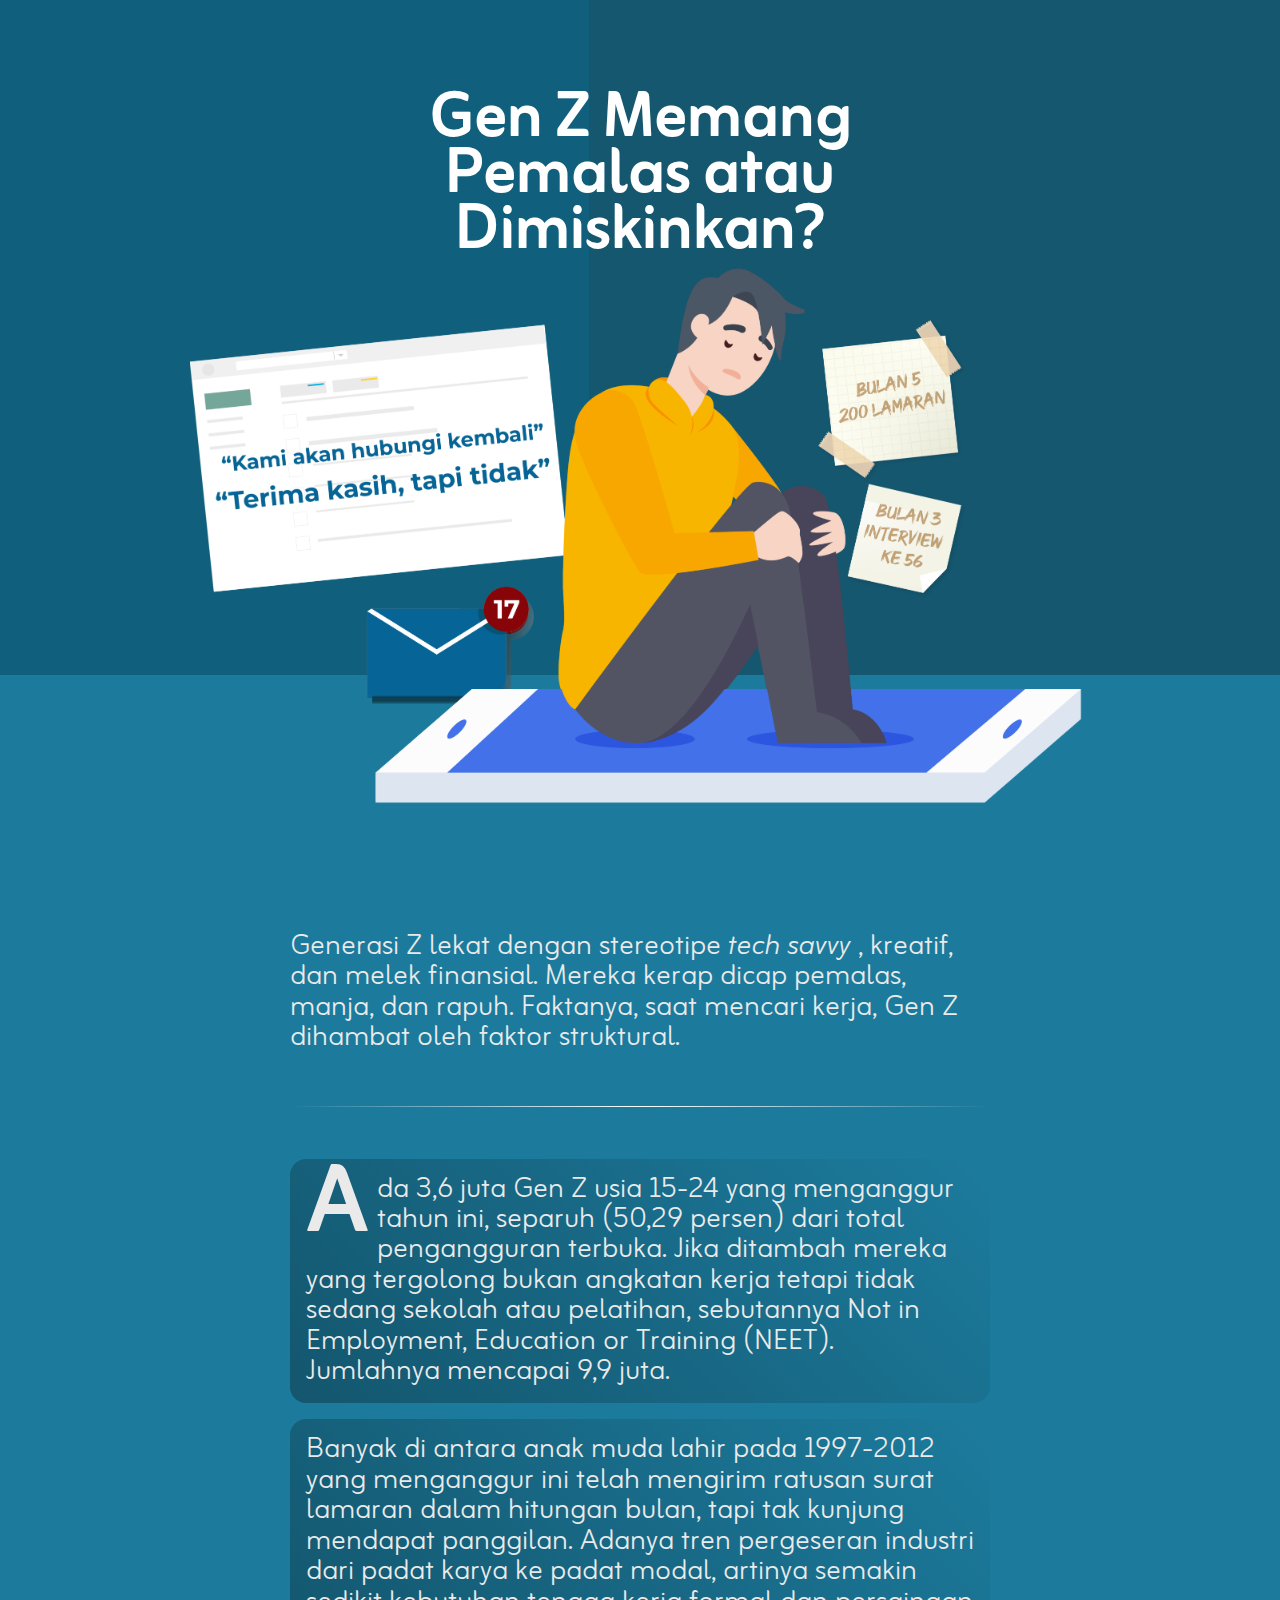
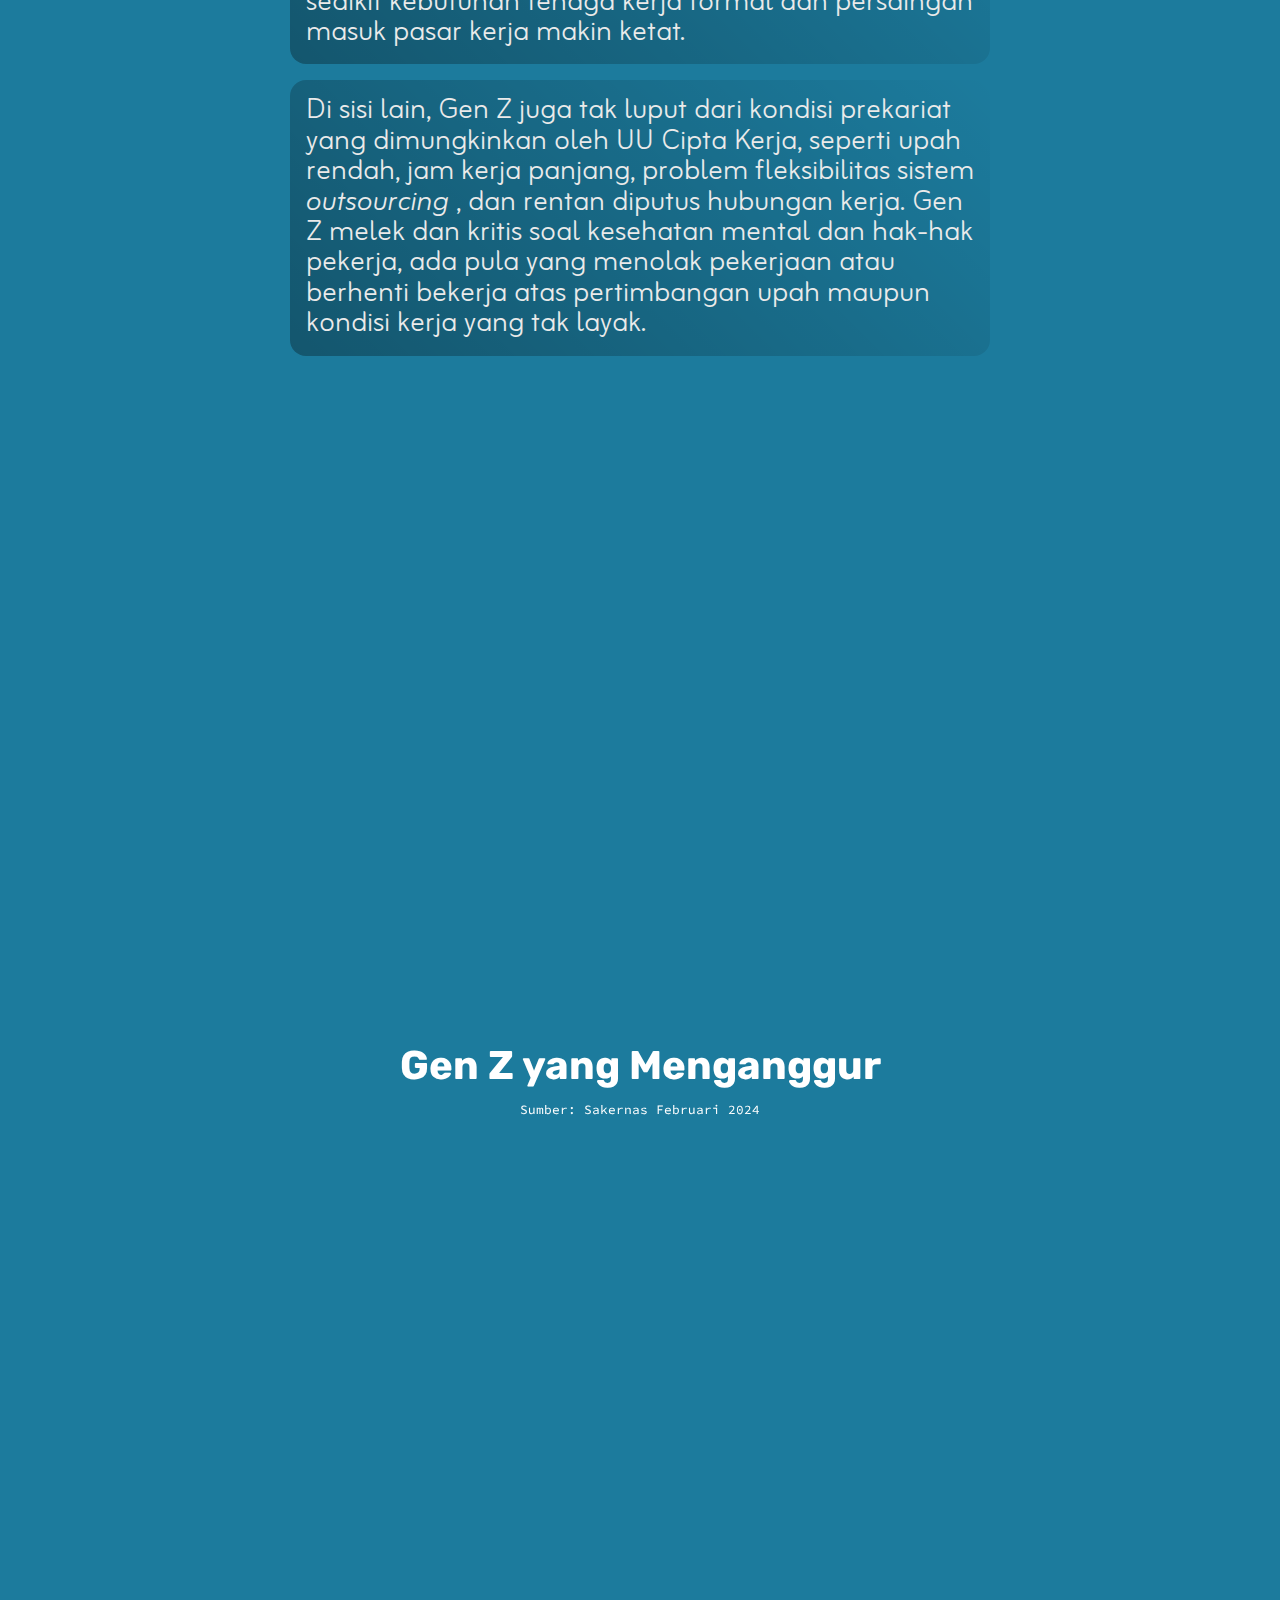
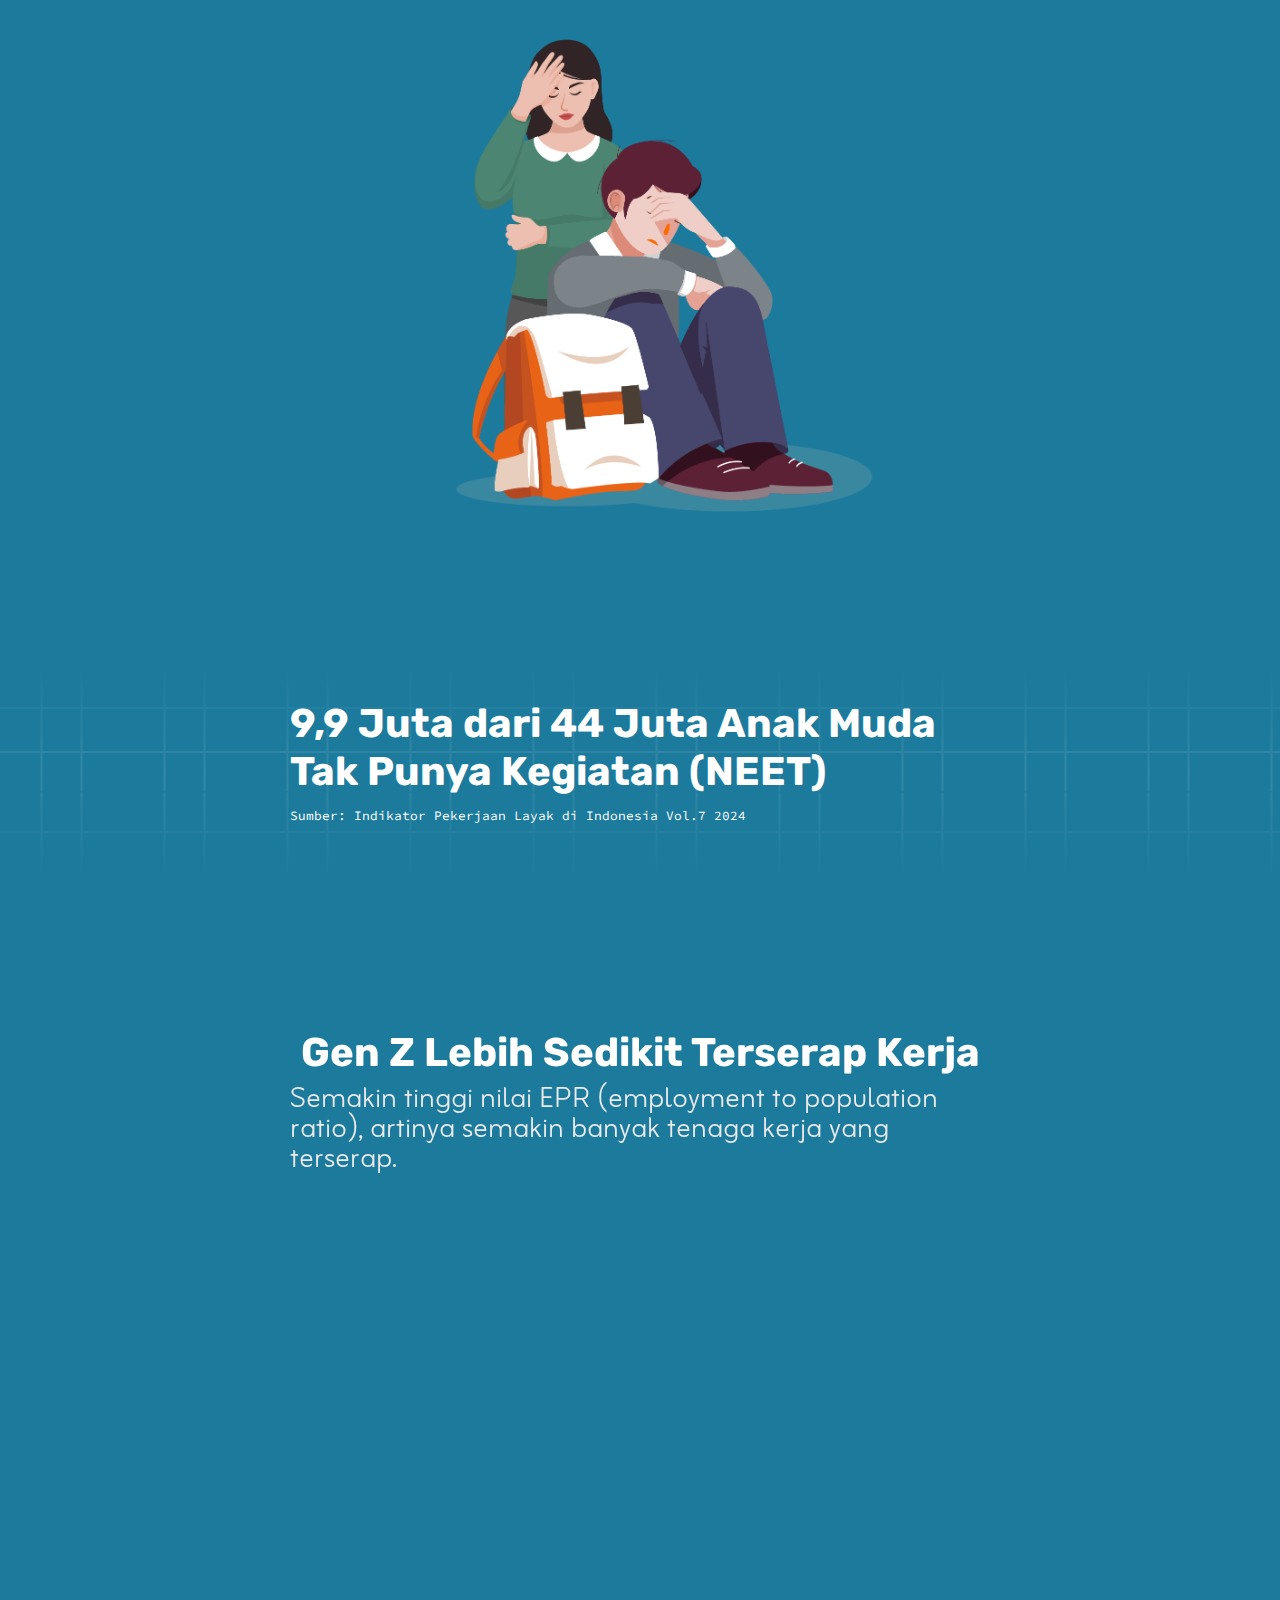
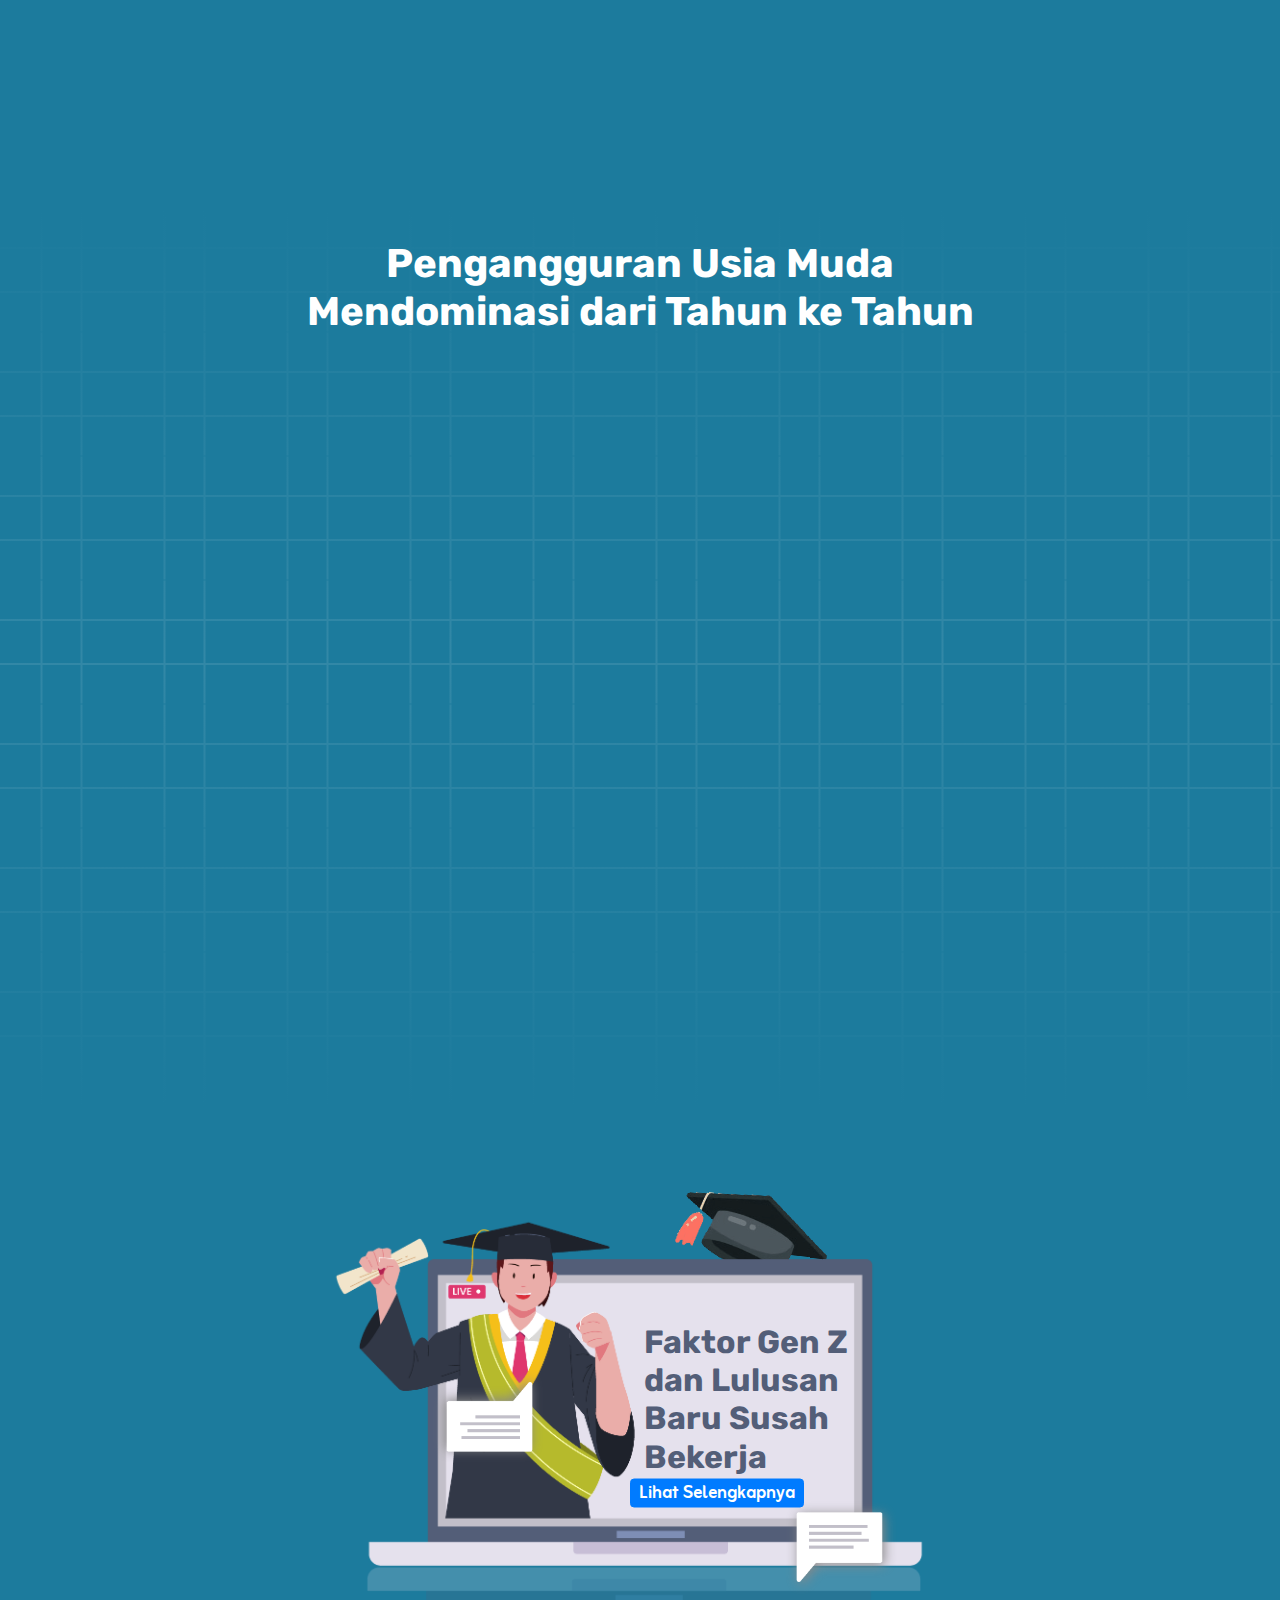
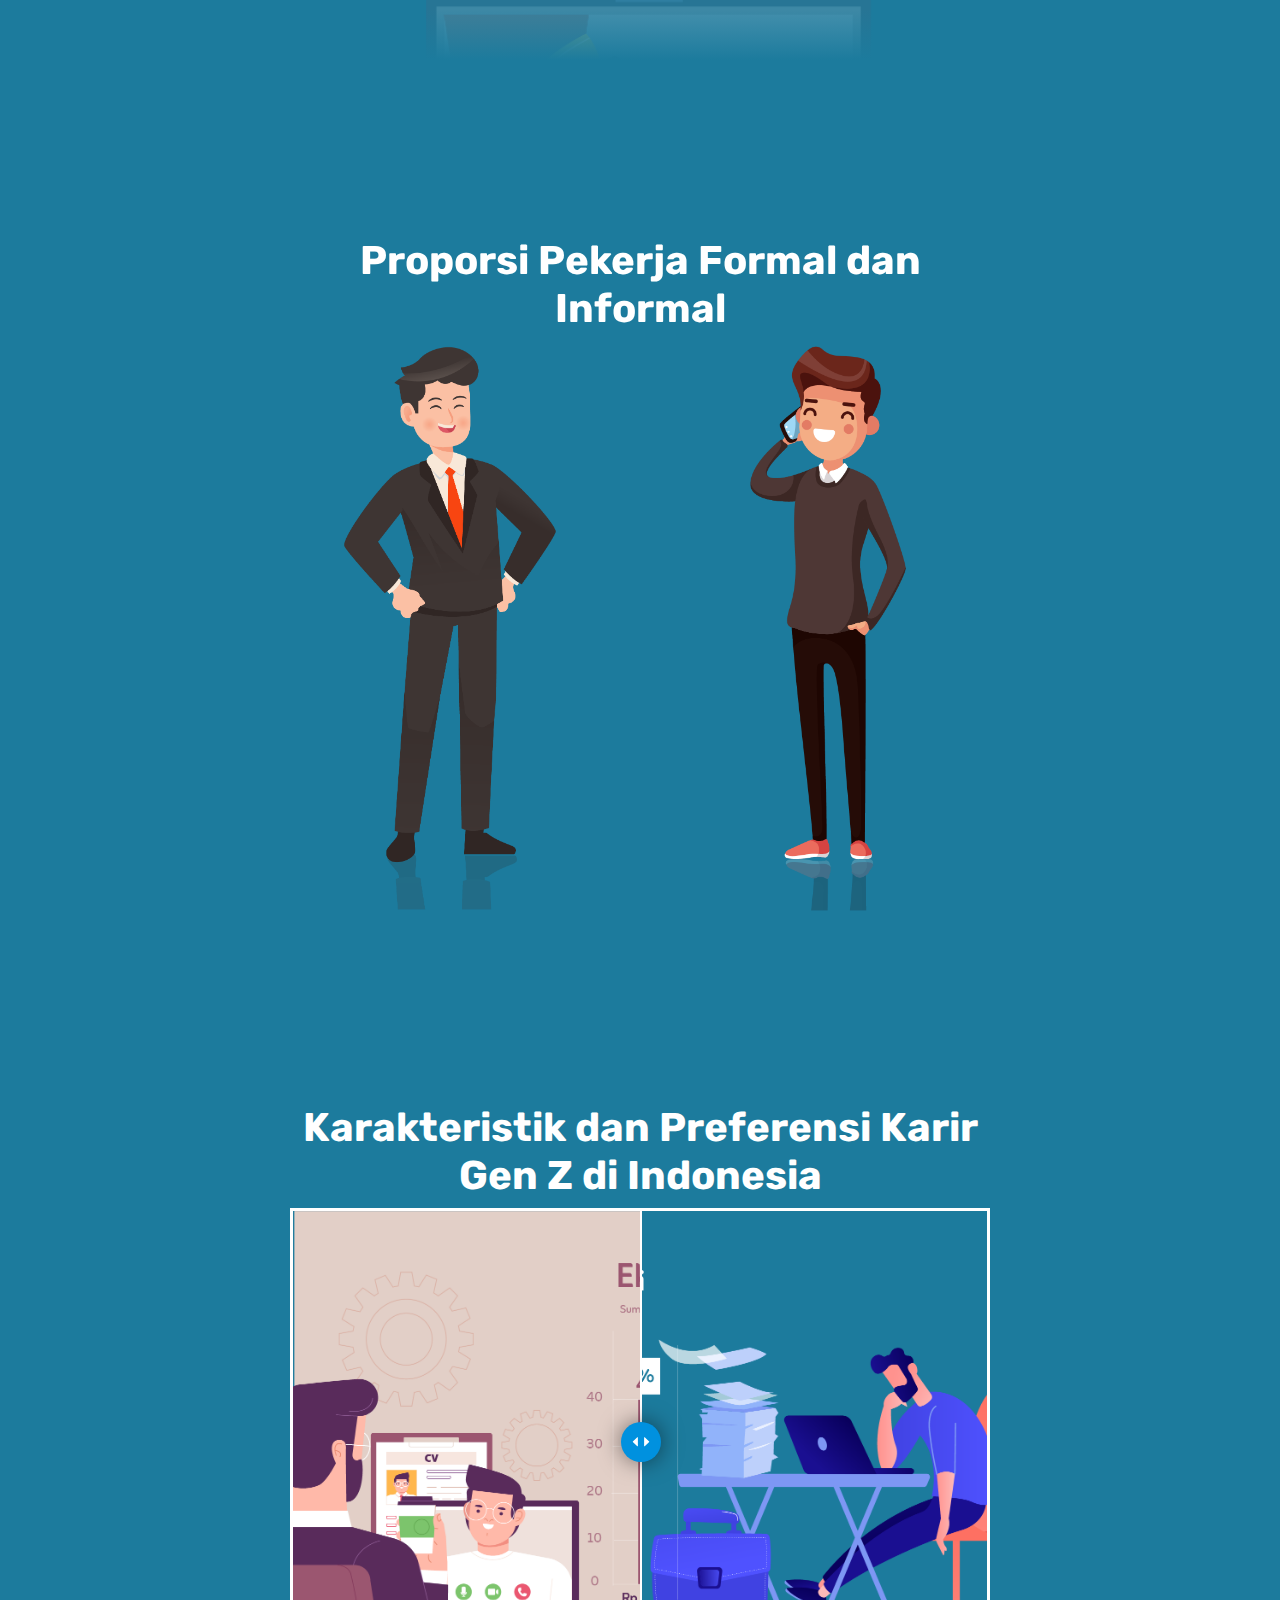
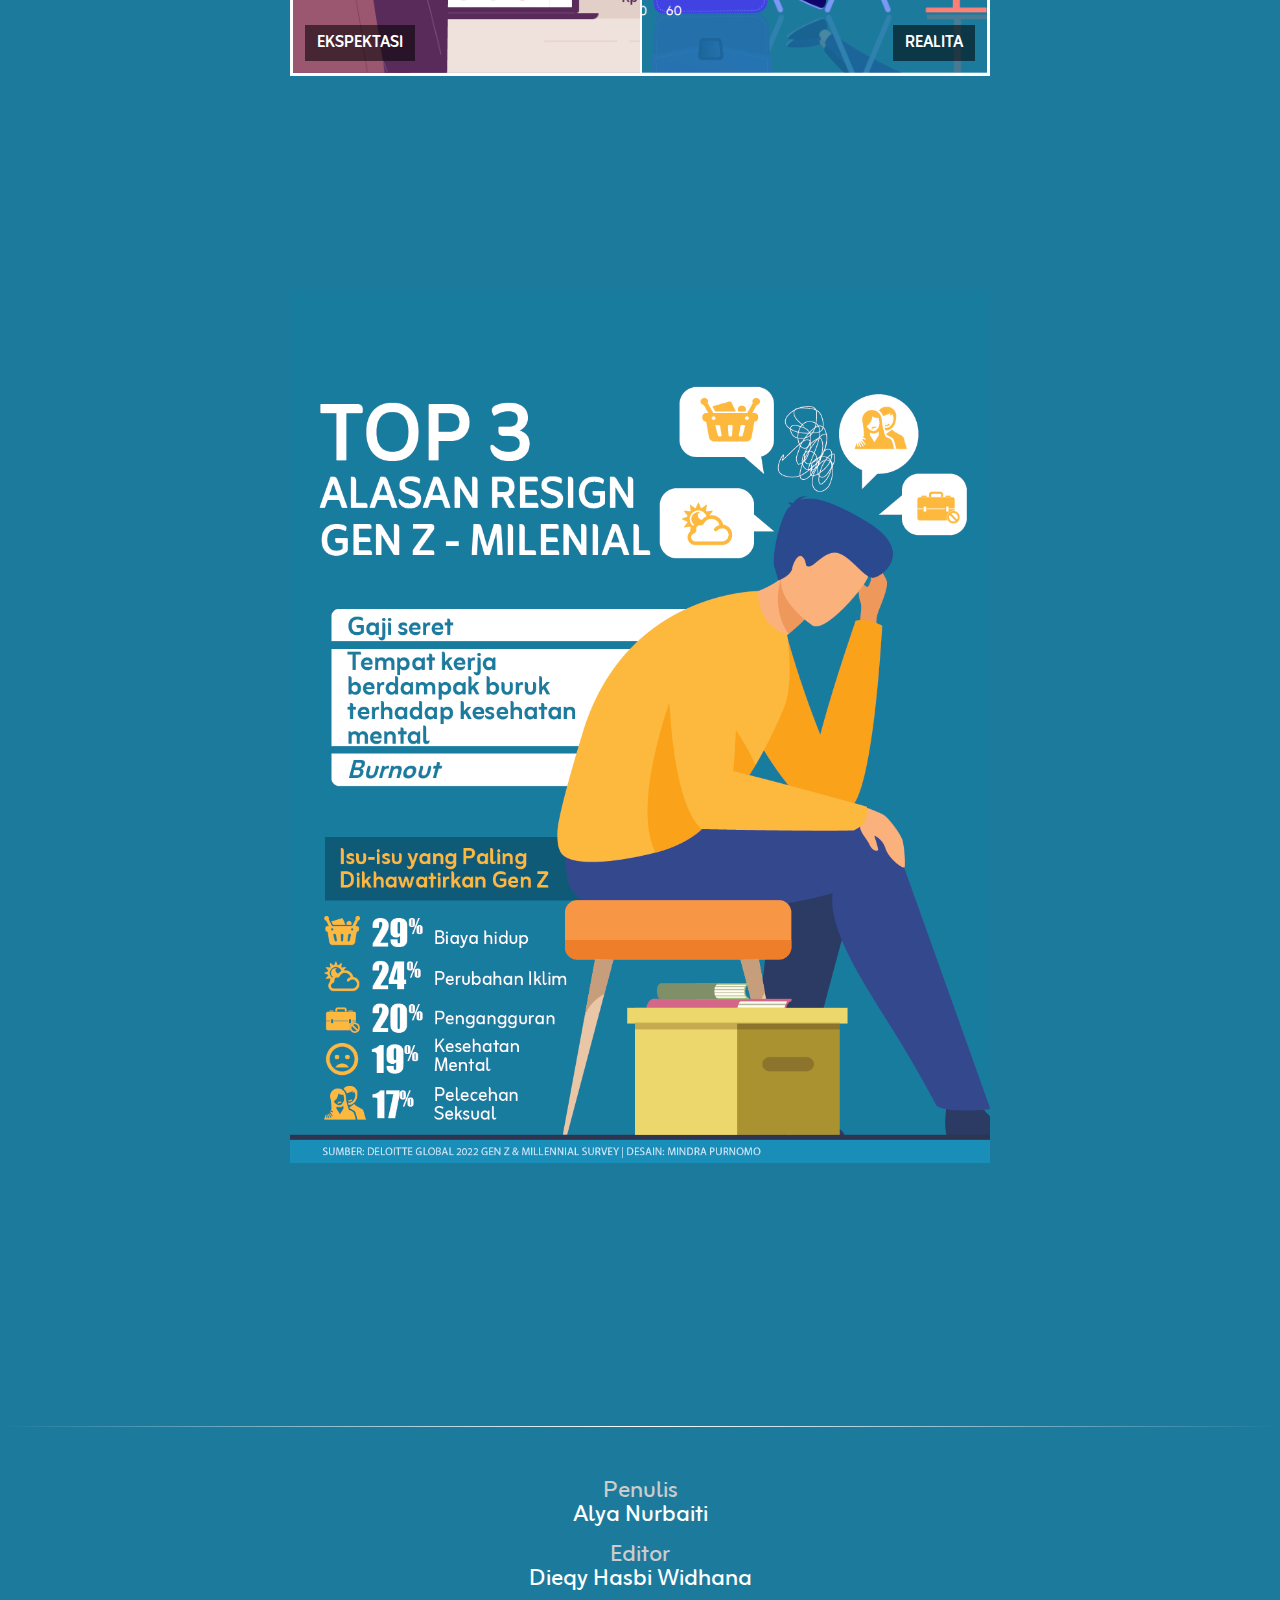
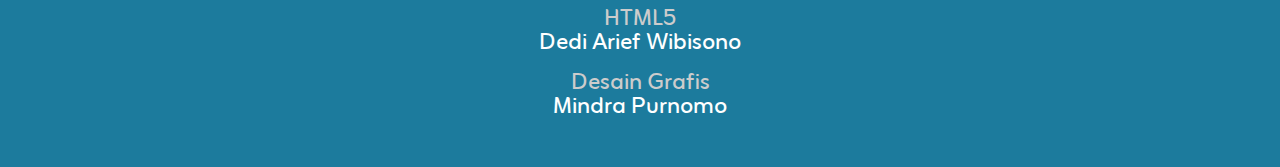
==== commit 123fe277: "uudududu" ====
--- a/index.html
+++ b/index.html
@@ -44,13 +44,13 @@
                     </div>
                 </section>
                 <section class="pembukaan">
-                    <!-- <div class="sticky-mode">
-                        <div class="bawahx">
+                    <!-- <div class="sticky-mode"> -->
+                    <!-- </div> -->
+                    <div class="wrap-detikx">
+                        <!-- <div class="bawahx">
                             <img src="img/tangga2.png" alt="">
-                        </div>
-                    </div> -->
-                    <div class="wrap-detikx">
-                        <!-- <div class="mb-80"> -->
+                        </div> -->
+                        <!-- <div class="dedi"> -->
                         <!-- <div class="hello">
                             <div class="content"> -->
                         <p class="">
@@ -62,7 +62,7 @@
                         </div> -->
                         <!-- </div> -->
                         <div class="line-line"></div>
-                        <div class="mb-80">
+                        <div class="dedi">
                             <div class="hello">
                                 <div class="content">
                                     <p class="firstletter">
@@ -71,7 +71,7 @@
                                 </div>
                             </div>
                         </div>
-                        <div class="mb-80">
+                        <div class="dedi">
                             <div class="hello">
                                 <div class="content">
                                     <p>
--- a/sass/style.css
+++ b/sass/style.css
@@ -1 +1 @@
-﻿@import"https://fonts.googleapis.com/css2?family=Zain:wght@300;400;900&family=Teachers:wght@400;900&family=Rubik&family=Paytone+One&family=Source+Code+Pro:wght@400;900&family=Roboto+Slab&family=Mulish&display=swap";.labels{background:#840020;padding:4px 8px;color:#fff;text-transform:uppercase;width:fit-content;margin:0 auto 8px;font-size:1rem}@media screen and (max-width: 768px){.labels{margin:0}}.preloader{position:fixed;top:0;bottom:0;left:0;right:0;z-index:999999;background:#ab3138}.preloader .waiting{position:absolute;transform:translate(-50%, -50%);left:50%;top:50%;width:200px;height:auto}.preloader .waiting img{width:100%;height:100%;object-fit:contain}.preloader .animate{-webkit-animation-duration:.5s;animation-duration:.5s;-webkit-animation-fill-mode:both;animation-fill-mode:both;-webkit-animation-timing-function:linear;animation-timing-function:linear;animation-iteration-count:infinite;-webkit-animation-iteration-count:infinite;-webkit-animation-name:bounce;animation-name:bounce}@-webkit-keyframes bounce{0%,100%{-webkit-transform:translateX(0)}50%{-webkit-transform:translateX(-10px)}}@keyframes bounce{0%,100%{transform:translateX(0)}50%{transform:translateX(-10px)}}.preloader .bounce{-webkit-animation-name:bounce;animation-name:bounce}.mb-80{margin-bottom:20vh}.source-code{font-family:"Source Code Pro"}section{padding:32px 0;background:#ab3138;min-height:100vh;z-index:11;position:relative}section h3{color:#ab3138}section .bg-block{background:#fff;padding:16px;border-radius:16px}section .text-center h3{font-size:2.5rem}section p,section li{font-size:1.8rem;color:#eaeaea;font-weight:300;line-height:1.9rem}@media screen and (max-width: 768px){section p,section li{font-size:2rem;line-height:2rem}}@media screen and (max-width: 400px){section p,section li{font-size:1.6rem;line-height:1.6rem}}.slick-next,.slick-prev{z-index:17 !important;width:40px;height:40px;border-radius:50%;background:rgba(206,147,82,.8)}.slick-next:focus,.slick-next:hover,.slick-prev:focus,.slick-prev:hover{background:rgba(206,147,82,.5)}.slick-next::before,.slick-prev::before{font-family:"fontAwesome" !important;font-size:32px !important;color:#fff !important;font-weight:700 !important}@media screen and (max-width: 766px){.slick-next::before,.slick-prev::before{font-size:32px !important}}.slick-prev{left:-16px !important}@media screen and (max-width: 768px){.slick-prev{left:-16px !important}}.slick-prev::before{content:"" !important}.slick-next{right:-16px !important}@media screen and (max-width: 768px){.slick-next{right:-16px !important}}.slick-next::before{content:"" !important}.sticky-mode{position:sticky;left:0;right:0;top:0;bottom:0;min-height:100vh}.wrap-detikx{width:700px;position:relative;margin:0 auto}@media screen and (max-width: 766px){.wrap-detikx{width:90%;margin:0 auto;display:block}}.line-line{width:100%;height:1px;background:linear-gradient(to right, transparent, white, transparent);margin:52px 0}.totop{position:relative;z-index:19}.firstletter::first-letter{float:left;font-weight:bold;margin-right:8px;font-size:60px;font-size:6rem;line-height:40px;line-height:4rem;height:4rem;text-transform:uppercase}main{overflow-x:clip;background:#fafafa}html,body{position:relative;height:100%;font-family:"Zain" !important}html h1,html h2,html h3,body h1,body h2,body h3{font-family:"Rubik",sans-serif !important}h4,h5{font-family:"Rubik",sans-serif !important;font-weight:bold}.slick-slide{margin:0 8px}.slick-list{margin:0 -8px}.img{width:100%}.img img{width:100%;height:100%;object-fit:cover}.hello{width:100%;height:auto;margin-top:8px;border-radius:16px;margin-bottom:16px;background:linear-gradient(45deg, rgba(0, 0, 0, 0.3), transparent);position:relative}.hello .content{padding:16px 16px;position:relative;z-index:2}.hello .content p{margin-bottom:0}section .nav-pills .nav-link.active,section .nav-pills .show>.nav-link{background:#333;color:#fff}section .nav-pills .nav-link{border-radius:25px}.dashboard-content{display:none}#nav.no_index,#share{z-index:19 !important}#nav.dark{background:#7c181f !important}.footer{z-index:19}.share_icon{color:#fff !important}.share_icon>a{padding:2px 0 !important}@media screen and (max-width: 768px){.share_icon>a{padding:0 !important;width:28px;height:28px}}.share_icon>a i{font-size:25px !important;line-height:initial !important}@media screen and (max-width: 766px){.share_icon>a i{font-size:16px !important;line-height:initial !important;width:30px !important;height:30px !important}}#nav{backdrop-filter:blur(11px)}.bg-blues{background:#ab3138 !important}.share_icon>a{padding:0 !important}.baca-detikx .bacajuga_box{display:initial !important}.baca-detikx .bacajuga_box .container{display:none}.baca-detikx .bacajuga{width:100% !important;display:block}.baca-detikx .bacajuga a{display:inline-block;padding:0px;width:47% !important;margin:0 8px;border-radius:24px;position:relative;height:320px;text-align:left}.baca-detikx .bacajuga a::after{border-radius:24px}@media screen and (max-width: 766px){.baca-detikx .bacajuga a{width:100% !important;margin:4px 0}}.baca-detikx .bacajuga a:hover{text-decoration:none;color:orange !important}.baca-detikx .bacajuga a article{position:absolute;top:initial;width:100%;background:linear-gradient(to top, black, transparent);padding:8px 16px;border-radius:24px;bottom:0;transform:initial}.baca-detikx .bacajuga a article h2{font-family:"Zain" !important;font-size:1.2rem}.haha,.hahad{background:#fff;border-radius:16px;padding:0px 8px;position:absolute;top:165px;right:0}@media screen and (max-width: 768px){.haha,.hahad{display:none;color:#333;top:140px}}.haha:hover,.hahad:hover{background:rgba(206,147,82,.5)}.all-helping{position:absolute;inset:0;background:#fff;text-align:center;width:100%;height:100%;z-index:17}.slider{display:none}.slider.slick-initialized{display:block}@media screen and (max-width: 768px){.help-bawah{position:fixed;bottom:0;left:0;right:0;width:100%;height:59px;background:#ccc;z-index:21}}:root{--color: rgba(122, 122, 124, 0.918)}.banner{padding:0}.banner .titlex{position:absolute;left:50%;top:20%;transform:translate(-50%, -50%);z-index:12;width:50%;text-align:center}@media screen and (max-width: 768px){.banner .titlex{width:90%;top:30%}}.banner .titlex h2{font-family:"Zain" !important;font-size:4rem;font-weight:bold;color:#fff;line-height:3.5rem}@media screen and (max-width: 768px){.banner .titlex h2{font-size:2.5rem;line-height:2.5rem;margin-bottom:0}}.banner::before{content:"";position:absolute;left:0;right:0;top:0;width:100%;height:100%;background:linear-gradient(to bottom, #10607d 74%, #1c7b9d 70%)}@media screen and (max-width: 768px){.banner::before{background:linear-gradient(to bottom, #10607d 62%, #1c7b9d 60%)}}.banner::after{content:"";position:absolute;inset:0;width:100%;height:75%;background:linear-gradient(to right, #10607d 46%, #15576f 44%)}@media screen and (max-width: 768px){.banner::after{height:75%}}@media screen and (max-width: 768px){.banner{background:linear-gradient(to top, #1c7b9d 30%, rgba(28, 123, 157, 0.8), #1c7b9d);min-height:78vh}}.banner .container_mouse{text-align:center;color:#eaeaea;position:relative;z-index:12;font-weight:bold;padding-top:2rem;cursor:pointer}@media screen and (max-width: 768px){.banner .container_mouse{padding-top:0;top:-40px}}.banner .container_mouse .mouse-btn{margin:10px auto;width:30px;height:60px;border:4px solid #eaeaea;border-radius:30px;display:flex}.banner .container_mouse .mouse-btn .mouse-scroll{display:block;width:16px;height:16px;background:linear-gradient(170deg, #eaeaea, rgba(0, 0, 0, 0.1));border-radius:50%;margin:auto;animation:scrolling 1s linear infinite}@keyframes scrolling{0%{opacity:0;transform:translateY(-20px)}100%{opacity:1;transform:translateY(20px)}}.banner .mata{position:absolute;z-index:15;left:64%;top:30%;transform:translate(0%, -68%);width:3px;height:auto}@media screen and (min-width: 415px)and (max-width: 768px){.banner .mata{z-index:15;left:77%;top:30%;width:3px;transform:translate(-16%, -65%)}}@media screen and (min-width: 300px)and (max-width: 414px){.banner .mata{z-index:15;left:72%;top:30%;width:2px;transform:translate(50%, -65%)}}.banner .mata img{width:100%;height:100%;object-fit:contain}.banner .pesan{position:absolute;top:85%;left:60%;z-index:6;filter:drop-shadow(2px 2px 6px #888);width:fit-content;transform:translate(100%, -100%);height:70px;animation:MoveUpDown 2s linear infinite}@media screen and (max-width: 768px){.banner .pesan{display:none}}.banner .pesan img{width:100%;height:100%;object-fit:contain}.banner .pesan2{position:absolute;top:60%;filter:drop-shadow(2px 2px 6px #888);left:10%;z-index:6;width:fit-content;transform:translate(100%, -100%) rotate(180deg);height:70px;animation:MoveUpDown21 3.5s linear infinite}@media screen and (max-width: 768px){.banner .pesan2{animation:MoveUpDown2 2.5s linear infinite;transform:translate(-50%, -100%) rotate(180deg);height:50px}}.banner .pesan2 img{width:100%;height:100%;object-fit:contain}.banner .title{position:absolute;text-align:left;left:60%;top:50%;transform:translate(-50%, -50%);width:20%;z-index:8;padding:8px;border-radius:8px 8px 0 0}.banner .title h2{font-weight:bold;font-family:"Zain" !important;color:#535e78;font-size:4.5rem;line-height:3.5rem}@media screen and (max-width: 768px){.banner .title h2{font-size:2.4rem;line-height:2rem}}@media screen and (max-width: 768px){.banner .title{left:69%;width:40%;background:transparent;top:50%}}.wrappers{width:fit-content;height:100vh;margin:0 auto;position:relative}@media screen and (max-width: 768px){.wrappers{height:50vh;top:20vh}}.wrappers .image{width:100%;height:100%;position:relative;z-index:5;top:0%}.wrappers .image::after{content:"";position:absolute;left:0;right:0;width:100%;bottom:0;height:50px;background:linear-gradient(to top, #1c7b9d, transparent)}.wrappers .image img{width:100%;height:100%;object-fit:cover}@media screen and (max-width: 768px){.wrappers .image img{object-fit:cover}}@media screen and (max-width: 768px){.wrappers .image{top:0%}}.wrappers .tangan{position:absolute;left:18vw;top:13vh;width:fit-content;height:35%}@media screen and (max-width: 768px){.wrappers .tangan{left:-14vw;top:12vh;height:30%}}.wrappers .tangan img{width:100%;height:100%;object-fit:contain}.wrappers img{width:100%;height:100%;object-fit:cover}.videox{position:absolute;left:63%;z-index:4;top:30%;outline:none;width:20vw;height:auto;transform:translate(-50%, -50%) rotate(6deg)}@media screen and (max-width: 768px){.videox{width:55%;top:40%;left:60%}}@keyframes MoveUpDown{0%,100%{left:60%}50%{left:65%}}@keyframes MoveUpDown21{0%,100%{left:10%}50%{left:15%}}@keyframes MoveUpDown2{0%,100%{left:0%}50%{left:5%}}@keyframes toga{0%,100%{top:30%;opacity:0}10%{top:30%;opacity:0}20%{top:30%;opacity:1}50%{top:20%;opacity:1}80%{top:20%;opacity:1}90%{top:20%;opacity:0}}.toga{position:absolute;left:50%;top:30%;opacity:0;transform:translate(-50%, -50%);width:auto;height:150px;z-index:4;animation:toga 2s linear infinite}.toga img{width:100%;height:100%;object-fit:contain}.source-code{color:#fff;font-family:"Source Code Pro"}.pembukaan{background:#1c7b9d}@media screen and (max-width: 768px){.pembukaan{z-index:10}}.pembukaan .bayangan{position:absolute;right:-8%;bottom:-16%;width:50%;height:auto;filter:grayscale(1) opacity(0.2)}.pembukaan .bayangan img{width:100%;height:100%;object-fit:cover}.pembukaan .bawah{position:absolute;bottom:0%;left:0;width:50%;z-index:4;height:auto}@media screen and (max-width: 768px){.pembukaan .bawah{width:100%;bottom:-5%;left:-8%}}.pembukaan .bawah img{width:100%;height:100%;object-fit:contain}.pembukaan .bawahx{position:absolute;bottom:-16%;right:-8%;width:fit-content;z-index:4;filter:drop-shadow(2px 0px 6px black);height:80vh}@media screen and (max-width: 768px){.pembukaan .bawahx{width:65%;right:0;bottom:-4%;filter:drop-shadow(2px 0px 6px black);height:fit-content}}.pembukaan .bawahx img{width:100%;height:100%;object-fit:contain}.pembukaan .wrap-detikx{margin-top:-100vh;padding-bottom:20vh}.pembukaan .wrap-detikx .hello{z-index:-1}.teropong{background:#1c7b9d;padding:8px;min-height:auto}.teropong .lala{position:absolute;left:50%;top:43%;transform:translate(-50%, -50%)}@media screen and (max-width: 768px){.teropong .lala{top:50%}}.teropong .contentx{position:absolute;left:50%;top:50%;transform:translate(-50%, -50%);width:100%}.teropong h3{color:#fff;font-size:2.5rem;font-weight:bold}@media screen and (max-width: 768px){.teropong h3{font-size:2rem !important}}.teropong .image{width:70%;height:auto;margin:0 auto}@media screen and (max-width: 768px){.teropong .image{width:100%}}.teropong .image img{width:100%;height:100%;object-fit:contain}.teropong .wrap-detikx{z-index:12}.teropong .choosen{position:relative}.teropong .choosen::after{content:"";position:absolute;bottom:20px;left:0;height:40px;right:0;z-index:-1;background:rgba(250,250,250,.1);border-radius:50%}.all-berlari{position:relative;width:100%;height:320px}@media screen and (max-width: 768px){.all-berlari{height:240px}}@keyframes lari{0%{opacity:0;left:0px}20%{left:0px;opacity:1}30%{left:0px;opacity:1}50%{left:-72px;opacity:1}80%{left:-72px;opacity:1}90%,100%{left:-72px;opacity:0}}.lari2{animation:lari 1.8s linear infinite;opacity:0}.lari{z-index:4}.lari,.lari2{position:absolute;inset:0;width:100%;height:100%}.lari img,.lari2 img{width:100%;height:100%;object-fit:contain}.highcharts-figure,.highcharts-data-table table{min-width:310px;max-width:800px;margin:1em auto}.highcharts-figure .height-update,.highcharts-data-table table .height-update{height:600px !important}@media screen and (max-width: 768px){.highcharts-figure .height-update,.highcharts-data-table table .height-update{height:500px !important}}#container{height:500px}.highcharts-data-table table{font-family:Verdana,sans-serif;border-collapse:collapse;border:1px solid #ebebeb;margin:10px auto;text-align:center;width:100%;max-width:500px}.highcharts-data-table caption{padding:1em 0;font-size:1.2em;color:#555}.highcharts-data-table th{font-weight:600;padding:.5em}.highcharts-data-table td,.highcharts-data-table th,.highcharts-data-table caption{padding:.5em}.highcharts-data-table thead tr,.highcharts-data-table tr:nth-child(even){background:#f8f8f8}.highcharts-data-table tr:hover{background:#f1f7ff}.min-height-auto{min-height:auto}.data{background:#1c7b9d}.data .imagexx{width:100%;height:130vh}.data .imagexx img{width:100%;height:100%;object-fit:contain}@media screen and (max-width: 768px){.data .imagexx{height:auto}}.data .gambar{width:320px;height:auto}@media screen and (max-width: 768px){.data .gambar{width:45%}}.data .gambar img{width:100%;height:100%;object-fit:contain}.data .imagex{width:100%;height:auto}.data .imagex img{width:100%;height:100%;object-fit:contain}.data.tambah-kotak::before{content:"";position:absolute;inset:0;width:100%;height:100%;background:url("../img/kotak.png");background-repeat:repeat}.data.tambah-kotak::after{content:"";position:absolute;inset:0;width:100%;height:100%;background:linear-gradient(to top, #1c7b9d, rgba(28, 123, 157, 0.9), #1c7b9d)}.data .wrappers{width:100%;height:520px;margin:0 auto 0;position:relative}@media screen and (max-width: 768px){.data .wrappers{height:50vh;top:20vh}}.data .wrappers .laptop{position:absolute;text-align:left;left:67%;font-size:2rem;top:50%;z-index:8;color:#535e78;transform:translate(-50%, -50%)}@media screen and (max-width: 768px){.data .wrappers .laptop{font-size:1.2rem !important;top:8%}}.data .wrappers .btn-click{position:absolute;left:61%;top:68%;transform:translate(-50%, -50%);z-index:13;padding:0px 8px;font-weight:bold;font-size:18px}@media screen and (max-width: 768px){.data .wrappers .btn-click{position:absolute;left:67%;top:27%;transform:translate(-50%, -50%);z-index:13;padding:0px 8px;font-weight:bold;font-size:14px}}.data .wrappers .image{width:100%;height:100%;position:relative;z-index:5}.data .wrappers .image::after{content:"";position:absolute;left:0;right:0;width:100%;bottom:0;height:50px;background:linear-gradient(to top, #1c7b9d, transparent)}.data .wrappers .image img{width:100%;height:100%;object-fit:cover}@media screen and (max-width: 768px){.data .wrappers .image img{object-fit:cover}}@media screen and (max-width: 768px){.data .wrappers .image{top:10%}}.data .wrappers .tangan{position:absolute;left:18vw;top:13vh;width:fit-content;height:35%}@media screen and (max-width: 768px){.data .wrappers .tangan{left:-14vw;top:12vh;height:30%}}.data .wrappers .tangan img{width:100%;height:100%;object-fit:contain}.data .wrappers img{width:100%;height:100%;object-fit:cover}.data .videox{position:absolute;left:63%;z-index:4;top:30%;outline:none;width:20vw;height:auto;transform:translate(-50%, -50%) rotate(6deg)}@media screen and (max-width: 768px){.data .videox{width:55%;top:-10%;left:76%}}@keyframes MoveUpDown{0%,100%{left:60%}50%{left:65%}}@keyframes MoveUpDown21{0%,100%{left:10%}50%{left:15%}}@keyframes MoveUpDown2{0%,100%{left:0%}50%{left:5%}}@keyframes toga{0%,100%{top:30%;opacity:0}10%{top:30%;opacity:0}20%{top:30%;opacity:1}50%{top:20%;opacity:1}80%{top:20%;opacity:1}90%{top:20%;opacity:0}}.data .toga{position:absolute;left:50%;top:30%;opacity:0;transform:translate(-50%, -50%);width:auto;height:150px;z-index:4;animation:toga 2s linear infinite}.data .toga img{width:100%;height:100%;object-fit:contain}.data .pesan{position:absolute;top:85%;left:60%;z-index:6;filter:drop-shadow(2px 2px 6px #888);width:fit-content;transform:translate(100%, -100%);height:70px;animation:MoveUpDown 2s linear infinite}@media screen and (max-width: 768px){.data .pesan{display:none}}.data .pesan img{width:100%;height:100%;object-fit:contain}.data .pesan2{position:absolute;top:60%;filter:drop-shadow(2px 2px 6px #888);left:10%;z-index:6;width:fit-content;transform:translate(100%, -100%) rotate(180deg);height:70px;animation:MoveUpDown21 3.5s linear infinite}@media screen and (max-width: 768px){.data .pesan2{animation:MoveUpDown2 2.5s linear infinite;transform:translate(-50%, -100%) rotate(180deg);height:50px;top:35%}}.data .pesan2 img{width:100%;height:100%;object-fit:contain}.data h3{color:#fff;font-size:2.5rem;font-weight:bold}@media screen and (max-width: 768px){.data h3{font-size:2rem !important}}.data .data-image{position:relative;width:100%;height:80vh}.data .data-image .grafis{position:absolute;left:50%;top:50%;width:80%;border-radius:24px;height:auto;transform:translate(-50%, -50%);background:linear-gradient(to bottom, rgba(255, 255, 255, 0.7), rgba(255, 255, 255, 0.4));padding:16px}@media screen and (max-width: 768px){.data .data-image .grafis{width:100%}}.data .data-image .grafis__data{display:inline-block;text-align:center;width:45%}.data .data-image .grafis__data .juduls{font-size:1.3rem;line-height:1.3rem;color:#fff;width:fit-content;margin:0 auto;border-radius:16px;padding:4px 16px;background:rgba(63,63,63,.7)}@media screen and (max-width: 768px){.data .data-image .grafis__data .juduls{font-size:1.2rem;line-height:1.2rem}}.data .data-image .grafis__data .dataz{font-size:3rem;font-weight:bold;line-height:2rem}.data .data-image .grafis__data .dataz::after{content:" jiwa";font-size:1.2rem;font-weight:normal}@media screen and (max-width: 768px){.data .data-image .grafis__data .dataz{font-size:1.5rem;line-height:1.5rem}}.data .image{width:70%;height:auto;position:absolute;left:50%;top:50%;transform:translate(-50%, -50%)}@media screen and (max-width: 768px){.data .image{width:100%}}.data .image img{width:100%;height:100%;object-fit:contain}.data .contentx{position:absolute;left:50%;top:50%;transform:translate(-50%, -50%);width:100%}.data .choosen{position:relative}.data .choosen::after{content:"";position:absolute;bottom:20px;left:0;height:40px;right:0;z-index:-1;background:rgba(250,250,250,.1);border-radius:50%}.color-black{color:#000 !important}.color-black .font-12{font-size:1.5rem;line-height:1.5rem}.color-black p{color:#3f3f3f !important}.color-black .font-bold{font-weight:bold}@media screen and (max-width: 768px){.helpo-100{width:100%}}@media screen and (max-width: 768px){.mtop-min{top:-30vh}}.modal-content{background:linear-gradient(to top, #ffe19f, #f4aa5b)}@media screen and (max-width: 768px){.modal-content{background:linear-gradient(to top, #ffe19f 70%, #f4aa5b 46%)}}.modal ul{margin:0;padding:0 8px}.modal li{font-size:1.3rem;line-height:1.6rem}.modal .imagesx{width:100%;height:240px}.modal .imagesx img{width:100%;height:100%;object-fit:contain}.alls{margin-bottom:16px;text-align:center}.alls .jobs{color:#ccc !important}.alls .jobs,.alls .name{font-size:1.5rem;color:#fff;line-height:1.5rem}.image-comparison{max-width:100%;border:3px solid #fff;margin-right:auto;margin-left:auto}.image-comparison__slider-wrapper{position:relative}.image-comparison__label{font-size:0;line-height:0}.image-comparison__label,.image-comparison__range{position:absolute;top:0;left:0;width:100%;height:100%;margin:0;padding:0;background-color:transparent;border:none;appearance:none;outline:none;cursor:ew-resize;z-index:20}@media(hover){.image-comparison__range:hover~.image-comparison__slider .image-comparison__thumb{transform:scale(1.2)}}.image-comparison .image-comparison__slider-wrapper .image-comparison__range:active~.image-comparison__slider .image-comparison__thumb,.image-comparison .image-comparison__slider-wrapper .image-comparison__range:focus~.image-comparison__slider .image-comparison__thumb,.image-comparison .image-comparison__slider-wrapper .image-comparison__range--active~.image-comparison__slider .image-comparison__thumb{transform:scale(0.8);background-color:rgba(0,97,127,.5)}.image-comparison__image-wrapper--overlay{position:absolute;top:0;left:0;width:calc(50% + 1px);height:100%;overflow:hidden}.image-comparison__figure{margin:0}.image-comparison__figure::before{content:"";position:absolute;top:0;left:0;width:100%;height:100%;background-color:#f2f2f2}.image-comparison__figure:not(.image-comparison__figure--overlay){position:relative;padding-top:66.666666667%}.image-comparison__image{position:absolute;top:0;left:0;width:100%;height:100%;object-fit:cover;object-position:0 50%;overflow:hidden}.image-comparison__figure--overlay .image-comparison__image{z-index:1}.image-comparison__caption{position:absolute;bottom:12px;min-width:max-content;display:flex;flex-direction:column;flex-wrap:nowrap;color:#fff;font-weight:bold;text-transform:uppercase}@media screen and (max-width: 40.063em){.image-comparison__caption{font-size:12px}}.image-comparison__caption--before{left:12px;z-index:2}.image-comparison__caption--after{right:12px;text-align:right}.image-comparison__caption-body{max-width:40vmin;padding:6px 12px;background-color:rgba(0,0,0,.55)}.image-comparison__slider{position:absolute;top:0;left:50%;width:2px;height:100%;background-color:#fff;transition:background-color .3s ease-in-out;z-index:10}.image-comparison__range--active~.image-comparison__slider{background-color:rgba(255,255,255,0)}.image-comparison__thumb{position:absolute;top:calc(50% - 20px);left:calc(50% - 20px);width:40px;height:40px;display:flex;flex-direction:column;justify-content:center;align-items:center;background-color:#0091df;color:#fff;border-radius:50%;box-shadow:0 0 22px 0 rgba(0,0,0,.5);transform-origin:center;transition:transform .3s ease-in-out,background-color .3s ease-in-out}.image-comparison__range::-webkit-slider-runnable-track{width:40px;height:40px;opacity:0}.image-comparison__range::-moz-range-thumb{width:40px;height:40px;opacity:0}.image-comparison__range::-webkit-slider-thumb{width:40px;height:40px;opacity:0}.image-comparison__range::-ms-fill-lower{background-color:transparent}.image-comparison__range::-ms-track{position:relative;top:0;left:0;width:100%;height:100%;border:none;margin:0;padding:0;background-color:transparent;color:transparent;outline:none;cursor:col-resize}.image-comparison__range::-ms-thumb{width:.5%;height:100%;opacity:0}.image-comparison__range::-ms-tooltip{display:none}/*# sourceMappingURL=style.css.map */
+﻿@import"https://fonts.googleapis.com/css2?family=Zain:wght@300;400;900&family=Teachers:wght@400;900&family=Rubik&family=Paytone+One&family=Source+Code+Pro:wght@400;900&family=Roboto+Slab&family=Mulish&display=swap";.labels{background:#840020;padding:4px 8px;color:#fff;text-transform:uppercase;width:fit-content;margin:0 auto 8px;font-size:1rem}@media screen and (max-width: 768px){.labels{margin:0}}.preloader{position:fixed;top:0;bottom:0;left:0;right:0;z-index:999999;background:#ab3138}.preloader .waiting{position:absolute;transform:translate(-50%, -50%);left:50%;top:50%;width:200px;height:auto}.preloader .waiting img{width:100%;height:100%;object-fit:contain}.preloader .animate{-webkit-animation-duration:.5s;animation-duration:.5s;-webkit-animation-fill-mode:both;animation-fill-mode:both;-webkit-animation-timing-function:linear;animation-timing-function:linear;animation-iteration-count:infinite;-webkit-animation-iteration-count:infinite;-webkit-animation-name:bounce;animation-name:bounce}@-webkit-keyframes bounce{0%,100%{-webkit-transform:translateX(0)}50%{-webkit-transform:translateX(-10px)}}@keyframes bounce{0%,100%{transform:translateX(0)}50%{transform:translateX(-10px)}}.preloader .bounce{-webkit-animation-name:bounce;animation-name:bounce}.mb-80{margin-bottom:20vh}.source-code{font-family:"Source Code Pro"}section{padding:32px 0;background:#ab3138;min-height:100vh;z-index:11;position:relative}section h3{color:#ab3138}section .bg-block{background:#fff;padding:16px;border-radius:16px}section .text-center h3{font-size:2.5rem}section p,section li{font-size:1.8rem;color:#eaeaea;font-weight:300;line-height:1.9rem}@media screen and (max-width: 768px){section p,section li{font-size:2rem;line-height:2rem}}@media screen and (max-width: 400px){section p,section li{font-size:1.6rem;line-height:1.6rem}}.slick-next,.slick-prev{z-index:17 !important;width:40px;height:40px;border-radius:50%;background:rgba(206,147,82,.8)}.slick-next:focus,.slick-next:hover,.slick-prev:focus,.slick-prev:hover{background:rgba(206,147,82,.5)}.slick-next::before,.slick-prev::before{font-family:"fontAwesome" !important;font-size:32px !important;color:#fff !important;font-weight:700 !important}@media screen and (max-width: 766px){.slick-next::before,.slick-prev::before{font-size:32px !important}}.slick-prev{left:-16px !important}@media screen and (max-width: 768px){.slick-prev{left:-16px !important}}.slick-prev::before{content:"" !important}.slick-next{right:-16px !important}@media screen and (max-width: 768px){.slick-next{right:-16px !important}}.slick-next::before{content:"" !important}.sticky-mode{position:sticky;left:0;right:0;top:0;bottom:0;min-height:100vh}.wrap-detikx{width:700px;position:relative;margin:0 auto}@media screen and (max-width: 766px){.wrap-detikx{width:90%;margin:0 auto;display:block}}.line-line{width:100%;height:1px;background:linear-gradient(to right, transparent, white, transparent);margin:52px 0}.totop{position:relative;z-index:19}.firstletter::first-letter{float:left;font-weight:bold;margin-right:8px;font-size:60px;font-size:6rem;line-height:40px;line-height:4rem;height:4rem;text-transform:uppercase}main{overflow-x:clip;background:#fafafa}html,body{position:relative;height:100%;font-family:"Zain" !important}html h1,html h2,html h3,body h1,body h2,body h3{font-family:"Rubik",sans-serif !important}h4,h5{font-family:"Rubik",sans-serif !important;font-weight:bold}.slick-slide{margin:0 8px}.slick-list{margin:0 -8px}.img{width:100%}.img img{width:100%;height:100%;object-fit:cover}.hello{width:100%;height:auto;margin-top:8px;border-radius:16px;margin-bottom:16px;background:linear-gradient(45deg, rgba(0, 0, 0, 0.3), transparent);position:relative}.hello .content{padding:16px 16px;position:relative;z-index:2}.hello .content p{margin-bottom:0}section .nav-pills .nav-link.active,section .nav-pills .show>.nav-link{background:#333;color:#fff}section .nav-pills .nav-link{border-radius:25px}.dashboard-content{display:none}#nav.no_index,#share{z-index:19 !important}#nav.dark{background:#7c181f !important}.footer{z-index:19}.share_icon{color:#fff !important}.share_icon>a{padding:2px 0 !important}@media screen and (max-width: 768px){.share_icon>a{padding:0 !important;width:28px;height:28px}}.share_icon>a i{font-size:25px !important;line-height:initial !important}@media screen and (max-width: 766px){.share_icon>a i{font-size:16px !important;line-height:initial !important;width:30px !important;height:30px !important}}#nav{backdrop-filter:blur(11px)}.bg-blues{background:#ab3138 !important}.share_icon>a{padding:0 !important}.baca-detikx .bacajuga_box{display:initial !important}.baca-detikx .bacajuga_box .container{display:none}.baca-detikx .bacajuga{width:100% !important;display:block}.baca-detikx .bacajuga a{display:inline-block;padding:0px;width:47% !important;margin:0 8px;border-radius:24px;position:relative;height:320px;text-align:left}.baca-detikx .bacajuga a::after{border-radius:24px}@media screen and (max-width: 766px){.baca-detikx .bacajuga a{width:100% !important;margin:4px 0}}.baca-detikx .bacajuga a:hover{text-decoration:none;color:orange !important}.baca-detikx .bacajuga a article{position:absolute;top:initial;width:100%;background:linear-gradient(to top, black, transparent);padding:8px 16px;border-radius:24px;bottom:0;transform:initial}.baca-detikx .bacajuga a article h2{font-family:"Zain" !important;font-size:1.2rem}.haha,.hahad{background:#fff;border-radius:16px;padding:0px 8px;position:absolute;top:165px;right:0}@media screen and (max-width: 768px){.haha,.hahad{display:none;color:#333;top:140px}}.haha:hover,.hahad:hover{background:rgba(206,147,82,.5)}.all-helping{position:absolute;inset:0;background:#fff;text-align:center;width:100%;height:100%;z-index:17}.slider{display:none}.slider.slick-initialized{display:block}@media screen and (max-width: 768px){.help-bawah{position:fixed;bottom:0;left:0;right:0;width:100%;height:59px;background:#ccc;z-index:21}}:root{--color: rgba(122, 122, 124, 0.918)}.banner{padding:0}.banner .titlex{position:absolute;left:50%;top:20%;transform:translate(-50%, -50%);z-index:12;width:50%;text-align:center}@media screen and (max-width: 768px){.banner .titlex{width:90%;top:30%}}.banner .titlex h2{font-family:"Zain" !important;font-size:4rem;font-weight:bold;color:#fff;line-height:3.5rem}@media screen and (max-width: 768px){.banner .titlex h2{font-size:2.5rem;line-height:2.5rem;margin-bottom:0}}.banner::before{content:"";position:absolute;left:0;right:0;top:0;width:100%;height:100%;background:linear-gradient(to bottom, #10607d 74%, #1c7b9d 70%)}@media screen and (max-width: 768px){.banner::before{background:linear-gradient(to bottom, #10607d 62%, #1c7b9d 60%)}}.banner::after{content:"";position:absolute;inset:0;width:100%;height:75%;background:linear-gradient(to right, #10607d 46%, #15576f 44%)}@media screen and (max-width: 768px){.banner::after{height:75%}}@media screen and (max-width: 768px){.banner{background:linear-gradient(to top, #1c7b9d 30%, rgba(28, 123, 157, 0.8), #1c7b9d);min-height:78vh}}.banner .container_mouse{text-align:center;color:#eaeaea;position:relative;z-index:12;font-weight:bold;padding-top:2rem;cursor:pointer}@media screen and (max-width: 768px){.banner .container_mouse{padding-top:0;top:-40px}}.banner .container_mouse .mouse-btn{margin:10px auto;width:30px;height:60px;border:4px solid #eaeaea;border-radius:30px;display:flex}.banner .container_mouse .mouse-btn .mouse-scroll{display:block;width:16px;height:16px;background:linear-gradient(170deg, #eaeaea, rgba(0, 0, 0, 0.1));border-radius:50%;margin:auto;animation:scrolling 1s linear infinite}@keyframes scrolling{0%{opacity:0;transform:translateY(-20px)}100%{opacity:1;transform:translateY(20px)}}.banner .mata{position:absolute;z-index:15;left:64%;top:30%;transform:translate(0%, -68%);width:3px;height:auto}@media screen and (min-width: 415px)and (max-width: 768px){.banner .mata{z-index:15;left:77%;top:30%;width:3px;transform:translate(-16%, -65%)}}@media screen and (min-width: 300px)and (max-width: 414px){.banner .mata{z-index:15;left:72%;top:30%;width:2px;transform:translate(50%, -65%)}}.banner .mata img{width:100%;height:100%;object-fit:contain}.banner .pesan{position:absolute;top:85%;left:60%;z-index:6;filter:drop-shadow(2px 2px 6px #888);width:fit-content;transform:translate(100%, -100%);height:70px;animation:MoveUpDown 2s linear infinite}@media screen and (max-width: 768px){.banner .pesan{display:none}}.banner .pesan img{width:100%;height:100%;object-fit:contain}.banner .pesan2{position:absolute;top:60%;filter:drop-shadow(2px 2px 6px #888);left:10%;z-index:6;width:fit-content;transform:translate(100%, -100%) rotate(180deg);height:70px;animation:MoveUpDown21 3.5s linear infinite}@media screen and (max-width: 768px){.banner .pesan2{animation:MoveUpDown2 2.5s linear infinite;transform:translate(-50%, -100%) rotate(180deg);height:50px}}.banner .pesan2 img{width:100%;height:100%;object-fit:contain}.banner .title{position:absolute;text-align:left;left:60%;top:50%;transform:translate(-50%, -50%);width:20%;z-index:8;padding:8px;border-radius:8px 8px 0 0}.banner .title h2{font-weight:bold;font-family:"Zain" !important;color:#535e78;font-size:4.5rem;line-height:3.5rem}@media screen and (max-width: 768px){.banner .title h2{font-size:2.4rem;line-height:2rem}}@media screen and (max-width: 768px){.banner .title{left:69%;width:40%;background:transparent;top:50%}}.wrappers{width:fit-content;height:100vh;margin:0 auto;position:relative}@media screen and (max-width: 768px){.wrappers{height:50vh;top:20vh}}.wrappers .image{width:100%;height:100%;position:relative;z-index:5;top:0%}.wrappers .image::after{content:"";position:absolute;left:0;right:0;width:100%;bottom:0;height:50px;background:linear-gradient(to top, #1c7b9d, transparent)}.wrappers .image img{width:100%;height:100%;object-fit:cover}@media screen and (max-width: 768px){.wrappers .image img{object-fit:cover}}@media screen and (max-width: 768px){.wrappers .image{top:0%}}.wrappers .tangan{position:absolute;left:18vw;top:13vh;width:fit-content;height:35%}@media screen and (max-width: 768px){.wrappers .tangan{left:-14vw;top:12vh;height:30%}}.wrappers .tangan img{width:100%;height:100%;object-fit:contain}.wrappers img{width:100%;height:100%;object-fit:cover}.videox{position:absolute;left:63%;z-index:4;top:30%;outline:none;width:20vw;height:auto;transform:translate(-50%, -50%) rotate(6deg)}@media screen and (max-width: 768px){.videox{width:55%;top:40%;left:60%}}@keyframes MoveUpDown{0%,100%{left:60%}50%{left:65%}}@keyframes MoveUpDown21{0%,100%{left:10%}50%{left:15%}}@keyframes MoveUpDown2{0%,100%{left:0%}50%{left:5%}}@keyframes toga{0%,100%{top:30%;opacity:0}10%{top:30%;opacity:0}20%{top:30%;opacity:1}50%{top:20%;opacity:1}80%{top:20%;opacity:1}90%{top:20%;opacity:0}}.toga{position:absolute;left:50%;top:30%;opacity:0;transform:translate(-50%, -50%);width:auto;height:150px;z-index:4;animation:toga 2s linear infinite}.toga img{width:100%;height:100%;object-fit:contain}.source-code{color:#fff;font-family:"Source Code Pro"}.pembukaan{background:#1c7b9d}@media screen and (max-width: 768px){.pembukaan{z-index:10}}.pembukaan .bayangan{position:absolute;right:-8%;bottom:-16%;width:50%;height:auto;filter:grayscale(1) opacity(0.2)}.pembukaan .bayangan img{width:100%;height:100%;object-fit:cover}.pembukaan .bawah{position:absolute;bottom:0%;left:0;width:50%;z-index:4;height:auto}@media screen and (max-width: 768px){.pembukaan .bawah{width:100%;bottom:-5%;left:-8%}}.pembukaan .bawah img{width:100%;height:100%;object-fit:contain}.pembukaan .bawahx{position:absolute;top:50%;transform:translate(-50%, -50%);left:50%;width:fit-content;z-index:4;filter:drop-shadow(2px 0px 6px black);height:80vh}@media screen and (max-width: 768px){.pembukaan .bawahx{width:65%;right:0;bottom:-4%;filter:drop-shadow(2px 0px 6px black);height:fit-content}}.pembukaan .bawahx img{width:100%;height:100%;object-fit:contain}.pembukaan .wrap-detikx{padding-bottom:20vh}.pembukaan .wrap-detikx .hello{z-index:-1}.teropong{background:#1c7b9d;padding:8px;min-height:auto}.teropong .lala{position:absolute;left:50%;top:43%;transform:translate(-50%, -50%)}@media screen and (max-width: 768px){.teropong .lala{top:50%}}.teropong .contentx{position:absolute;left:50%;top:50%;transform:translate(-50%, -50%);width:100%}.teropong h3{color:#fff;font-size:2.5rem;font-weight:bold}@media screen and (max-width: 768px){.teropong h3{font-size:2rem !important}}.teropong .image{width:70%;height:auto;margin:0 auto}@media screen and (max-width: 768px){.teropong .image{width:100%}}.teropong .image img{width:100%;height:100%;object-fit:contain}.teropong .wrap-detikx{z-index:12}.teropong .choosen{position:relative}.teropong .choosen::after{content:"";position:absolute;bottom:20px;left:0;height:40px;right:0;z-index:-1;background:rgba(250,250,250,.1);border-radius:50%}.all-berlari{position:relative;width:100%;height:320px}@media screen and (max-width: 768px){.all-berlari{height:240px}}@keyframes lari{0%{opacity:0;left:0px}20%{left:0px;opacity:1}30%{left:0px;opacity:1}50%{left:-72px;opacity:1}80%{left:-72px;opacity:1}90%,100%{left:-72px;opacity:0}}.lari2{animation:lari 1.8s linear infinite;opacity:0}.lari{z-index:4}.lari,.lari2{position:absolute;inset:0;width:100%;height:100%}.lari img,.lari2 img{width:100%;height:100%;object-fit:contain}.highcharts-figure,.highcharts-data-table table{min-width:310px;max-width:800px;margin:1em auto}.highcharts-figure .height-update,.highcharts-data-table table .height-update{height:600px !important}@media screen and (max-width: 768px){.highcharts-figure .height-update,.highcharts-data-table table .height-update{height:500px !important}}#container{height:500px}.highcharts-data-table table{font-family:Verdana,sans-serif;border-collapse:collapse;border:1px solid #ebebeb;margin:10px auto;text-align:center;width:100%;max-width:500px}.highcharts-data-table caption{padding:1em 0;font-size:1.2em;color:#555}.highcharts-data-table th{font-weight:600;padding:.5em}.highcharts-data-table td,.highcharts-data-table th,.highcharts-data-table caption{padding:.5em}.highcharts-data-table thead tr,.highcharts-data-table tr:nth-child(even){background:#f8f8f8}.highcharts-data-table tr:hover{background:#f1f7ff}.min-height-auto{min-height:auto}.data{background:#1c7b9d}.data .imagexx{width:100%;height:130vh}.data .imagexx img{width:100%;height:100%;object-fit:contain}@media screen and (max-width: 768px){.data .imagexx{height:auto}}.data .gambar{width:320px;height:auto}@media screen and (max-width: 768px){.data .gambar{width:45%}}.data .gambar img{width:100%;height:100%;object-fit:contain}.data .imagex{width:100%;height:auto}.data .imagex img{width:100%;height:100%;object-fit:contain}.data.tambah-kotak::before{content:"";position:absolute;inset:0;width:100%;height:100%;background:url("../img/kotak.png");background-repeat:repeat}.data.tambah-kotak::after{content:"";position:absolute;inset:0;width:100%;height:100%;background:linear-gradient(to top, #1c7b9d, rgba(28, 123, 157, 0.9), #1c7b9d)}.data .wrappers{width:100%;height:520px;margin:0 auto 0;position:relative}@media screen and (max-width: 768px){.data .wrappers{height:50vh;top:20vh}}.data .wrappers .laptop{position:absolute;text-align:left;left:67%;font-size:2rem;top:50%;z-index:8;color:#535e78;transform:translate(-50%, -50%)}@media screen and (max-width: 768px){.data .wrappers .laptop{font-size:1.2rem !important;top:8%}}.data .wrappers .btn-click{position:absolute;left:61%;top:68%;transform:translate(-50%, -50%);z-index:13;padding:0px 8px;font-weight:bold;font-size:18px}@media screen and (max-width: 768px){.data .wrappers .btn-click{position:absolute;left:67%;top:27%;transform:translate(-50%, -50%);z-index:13;padding:0px 8px;font-weight:bold;font-size:14px}}.data .wrappers .image{width:100%;height:100%;position:relative;z-index:5}.data .wrappers .image::after{content:"";position:absolute;left:0;right:0;width:100%;bottom:0;height:50px;background:linear-gradient(to top, #1c7b9d, transparent)}.data .wrappers .image img{width:100%;height:100%;object-fit:cover}@media screen and (max-width: 768px){.data .wrappers .image img{object-fit:cover}}@media screen and (max-width: 768px){.data .wrappers .image{top:10%}}.data .wrappers .tangan{position:absolute;left:18vw;top:13vh;width:fit-content;height:35%}@media screen and (max-width: 768px){.data .wrappers .tangan{left:-14vw;top:12vh;height:30%}}.data .wrappers .tangan img{width:100%;height:100%;object-fit:contain}.data .wrappers img{width:100%;height:100%;object-fit:cover}.data .videox{position:absolute;left:63%;z-index:4;top:30%;outline:none;width:20vw;height:auto;transform:translate(-50%, -50%) rotate(6deg)}@media screen and (max-width: 768px){.data .videox{width:55%;top:-10%;left:76%}}@keyframes MoveUpDown{0%,100%{left:60%}50%{left:65%}}@keyframes MoveUpDown21{0%,100%{left:10%}50%{left:15%}}@keyframes MoveUpDown2{0%,100%{left:0%}50%{left:5%}}@keyframes toga{0%,100%{top:30%;opacity:0}10%{top:30%;opacity:0}20%{top:30%;opacity:1}50%{top:20%;opacity:1}80%{top:20%;opacity:1}90%{top:20%;opacity:0}}.data .toga{position:absolute;left:50%;top:30%;opacity:0;transform:translate(-50%, -50%);width:auto;height:150px;z-index:4;animation:toga 2s linear infinite}.data .toga img{width:100%;height:100%;object-fit:contain}.data .pesan{position:absolute;top:85%;left:60%;z-index:6;filter:drop-shadow(2px 2px 6px #888);width:fit-content;transform:translate(100%, -100%);height:70px;animation:MoveUpDown 2s linear infinite}@media screen and (max-width: 768px){.data .pesan{display:none}}.data .pesan img{width:100%;height:100%;object-fit:contain}.data .pesan2{position:absolute;top:60%;filter:drop-shadow(2px 2px 6px #888);left:10%;z-index:6;width:fit-content;transform:translate(100%, -100%) rotate(180deg);height:70px;animation:MoveUpDown21 3.5s linear infinite}@media screen and (max-width: 768px){.data .pesan2{animation:MoveUpDown2 2.5s linear infinite;transform:translate(-50%, -100%) rotate(180deg);height:50px;top:35%}}.data .pesan2 img{width:100%;height:100%;object-fit:contain}.data h3{color:#fff;font-size:2.5rem;font-weight:bold}@media screen and (max-width: 768px){.data h3{font-size:2rem !important}}.data .data-image{position:relative;width:100%;height:80vh}.data .data-image .grafis{position:absolute;left:50%;top:50%;width:80%;border-radius:24px;height:auto;transform:translate(-50%, -50%);background:linear-gradient(to bottom, rgba(255, 255, 255, 0.7), rgba(255, 255, 255, 0.4));padding:16px}@media screen and (max-width: 768px){.data .data-image .grafis{width:100%}}.data .data-image .grafis__data{display:inline-block;text-align:center;width:45%}.data .data-image .grafis__data .juduls{font-size:1.3rem;line-height:1.3rem;color:#fff;width:fit-content;margin:0 auto;border-radius:16px;padding:4px 16px;background:rgba(63,63,63,.7)}@media screen and (max-width: 768px){.data .data-image .grafis__data .juduls{font-size:1.2rem;line-height:1.2rem}}.data .data-image .grafis__data .dataz{font-size:3rem;font-weight:bold;line-height:2rem}.data .data-image .grafis__data .dataz::after{content:" jiwa";font-size:1.2rem;font-weight:normal}@media screen and (max-width: 768px){.data .data-image .grafis__data .dataz{font-size:1.5rem;line-height:1.5rem}}.data .image{width:70%;height:auto;position:absolute;left:50%;top:50%;transform:translate(-50%, -50%)}@media screen and (max-width: 768px){.data .image{width:100%}}.data .image img{width:100%;height:100%;object-fit:contain}.data .contentx{position:absolute;left:50%;top:50%;transform:translate(-50%, -50%);width:100%}.data .choosen{position:relative}.data .choosen::after{content:"";position:absolute;bottom:20px;left:0;height:40px;right:0;z-index:-1;background:rgba(250,250,250,.1);border-radius:50%}.color-black{color:#000 !important}.color-black .font-12{font-size:1.5rem;line-height:1.5rem}.color-black p{color:#3f3f3f !important}.color-black .font-bold{font-weight:bold}@media screen and (max-width: 768px){.helpo-100{width:100%}}@media screen and (max-width: 768px){.mtop-min{top:-30vh}}.modal-content{background:linear-gradient(to top, #ffe19f, #f4aa5b)}@media screen and (max-width: 768px){.modal-content{background:linear-gradient(to top, #ffe19f 70%, #f4aa5b 46%)}}.modal ul{margin:0;padding:0 8px}.modal li{font-size:1.3rem;line-height:1.6rem}.modal .imagesx{width:100%;height:240px}.modal .imagesx img{width:100%;height:100%;object-fit:contain}.alls{margin-bottom:16px;text-align:center}.alls .jobs{color:#ccc !important}.alls .jobs,.alls .name{font-size:1.5rem;color:#fff;line-height:1.5rem}.image-comparison{max-width:100%;border:3px solid #fff;margin-right:auto;margin-left:auto}.image-comparison__slider-wrapper{position:relative}.image-comparison__label{font-size:0;line-height:0}.image-comparison__label,.image-comparison__range{position:absolute;top:0;left:0;width:100%;height:100%;margin:0;padding:0;background-color:transparent;border:none;appearance:none;outline:none;cursor:ew-resize;z-index:20}@media(hover){.image-comparison__range:hover~.image-comparison__slider .image-comparison__thumb{transform:scale(1.2)}}.image-comparison .image-comparison__slider-wrapper .image-comparison__range:active~.image-comparison__slider .image-comparison__thumb,.image-comparison .image-comparison__slider-wrapper .image-comparison__range:focus~.image-comparison__slider .image-comparison__thumb,.image-comparison .image-comparison__slider-wrapper .image-comparison__range--active~.image-comparison__slider .image-comparison__thumb{transform:scale(0.8);background-color:rgba(0,97,127,.5)}.image-comparison__image-wrapper--overlay{position:absolute;top:0;left:0;width:calc(50% + 1px);height:100%;overflow:hidden}.image-comparison__figure{margin:0}.image-comparison__figure::before{content:"";position:absolute;top:0;left:0;width:100%;height:100%;background-color:#f2f2f2}.image-comparison__figure:not(.image-comparison__figure--overlay){position:relative;padding-top:66.666666667%}.image-comparison__image{position:absolute;top:0;left:0;width:100%;height:100%;object-fit:cover;object-position:0 50%;overflow:hidden}.image-comparison__figure--overlay .image-comparison__image{z-index:1}.image-comparison__caption{position:absolute;bottom:12px;min-width:max-content;display:flex;flex-direction:column;flex-wrap:nowrap;color:#fff;font-weight:bold;text-transform:uppercase}@media screen and (max-width: 40.063em){.image-comparison__caption{font-size:12px}}.image-comparison__caption--before{left:12px;z-index:2}.image-comparison__caption--after{right:12px;text-align:right}.image-comparison__caption-body{max-width:40vmin;padding:6px 12px;background-color:rgba(0,0,0,.55)}.image-comparison__slider{position:absolute;top:0;left:50%;width:2px;height:100%;background-color:#fff;transition:background-color .3s ease-in-out;z-index:10}.image-comparison__range--active~.image-comparison__slider{background-color:rgba(255,255,255,0)}.image-comparison__thumb{position:absolute;top:calc(50% - 20px);left:calc(50% - 20px);width:40px;height:40px;display:flex;flex-direction:column;justify-content:center;align-items:center;background-color:#0091df;color:#fff;border-radius:50%;box-shadow:0 0 22px 0 rgba(0,0,0,.5);transform-origin:center;transition:transform .3s ease-in-out,background-color .3s ease-in-out}.image-comparison__range::-webkit-slider-runnable-track{width:40px;height:40px;opacity:0}.image-comparison__range::-moz-range-thumb{width:40px;height:40px;opacity:0}.image-comparison__range::-webkit-slider-thumb{width:40px;height:40px;opacity:0}.image-comparison__range::-ms-fill-lower{background-color:transparent}.image-comparison__range::-ms-track{position:relative;top:0;left:0;width:100%;height:100%;border:none;margin:0;padding:0;background-color:transparent;color:transparent;outline:none;cursor:col-resize}.image-comparison__range::-ms-thumb{width:.5%;height:100%;opacity:0}.image-comparison__range::-ms-tooltip{display:none}/*# sourceMappingURL=style.css.map */
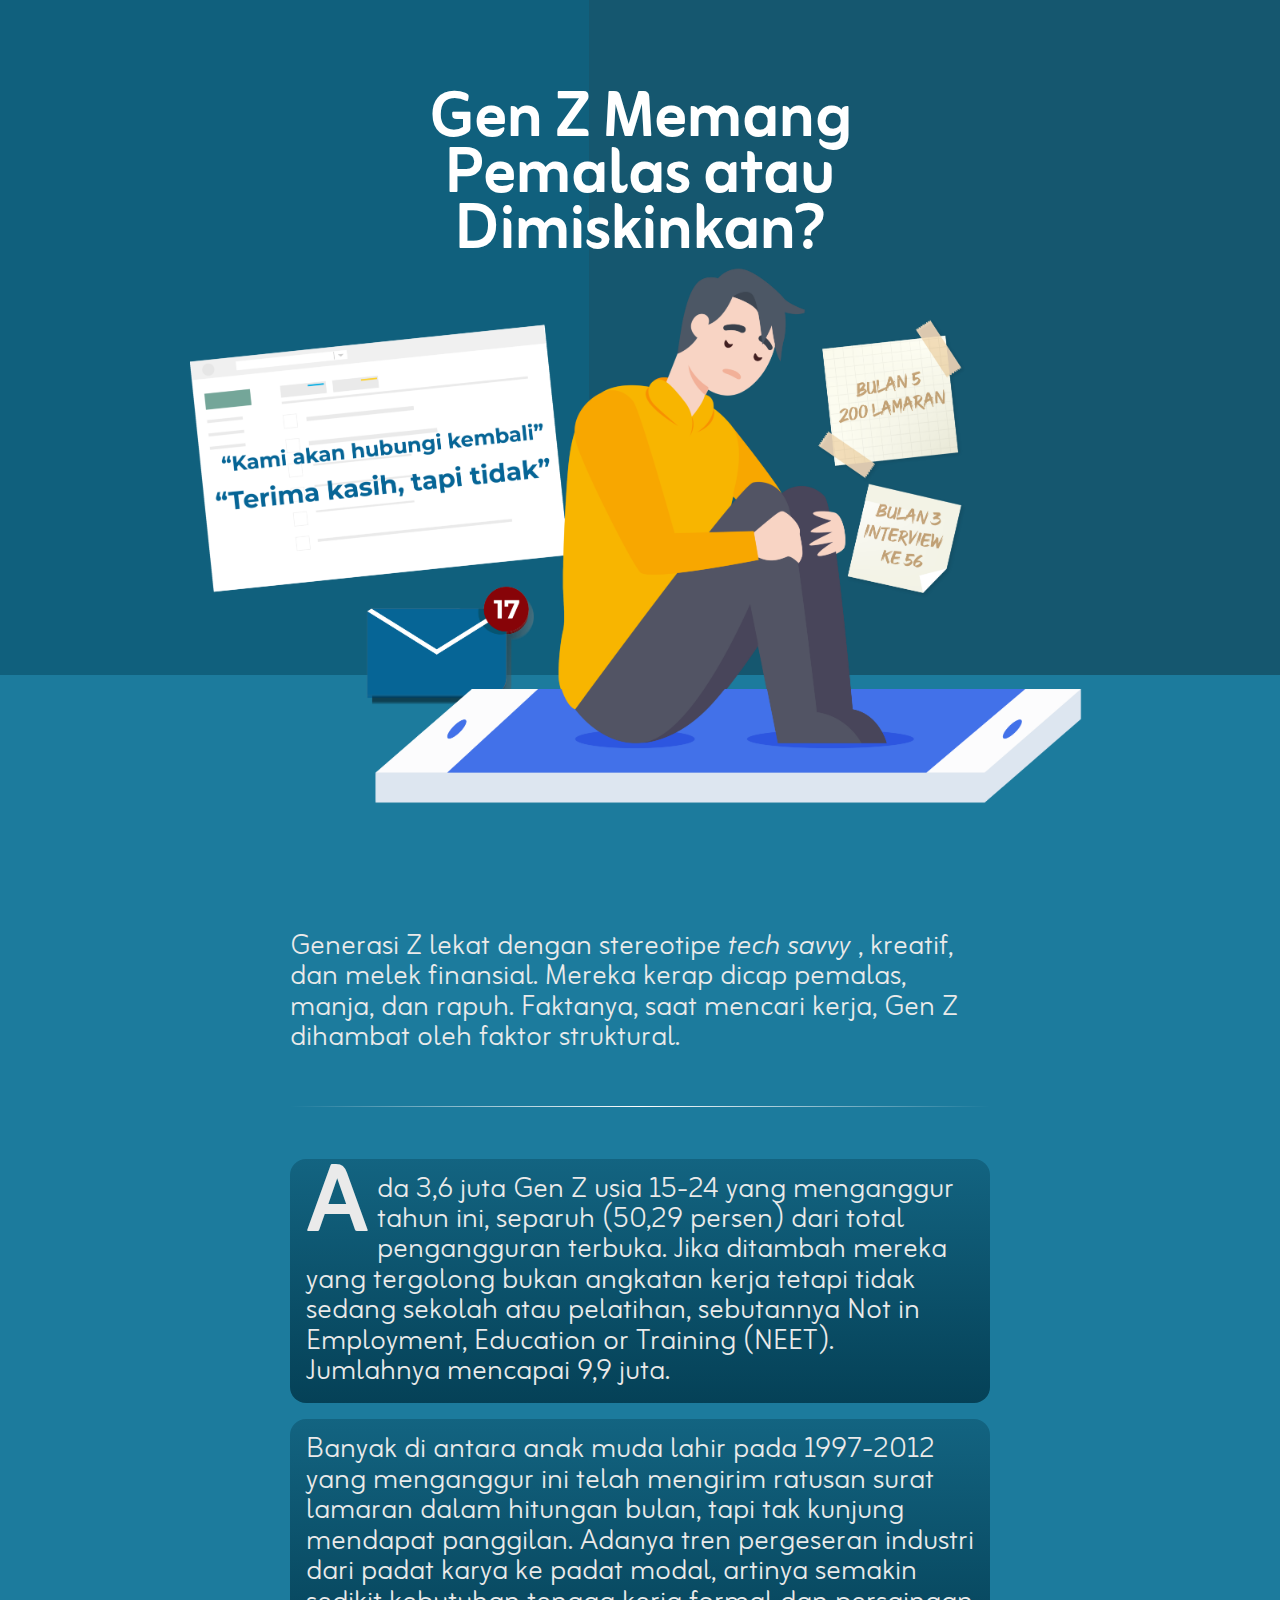
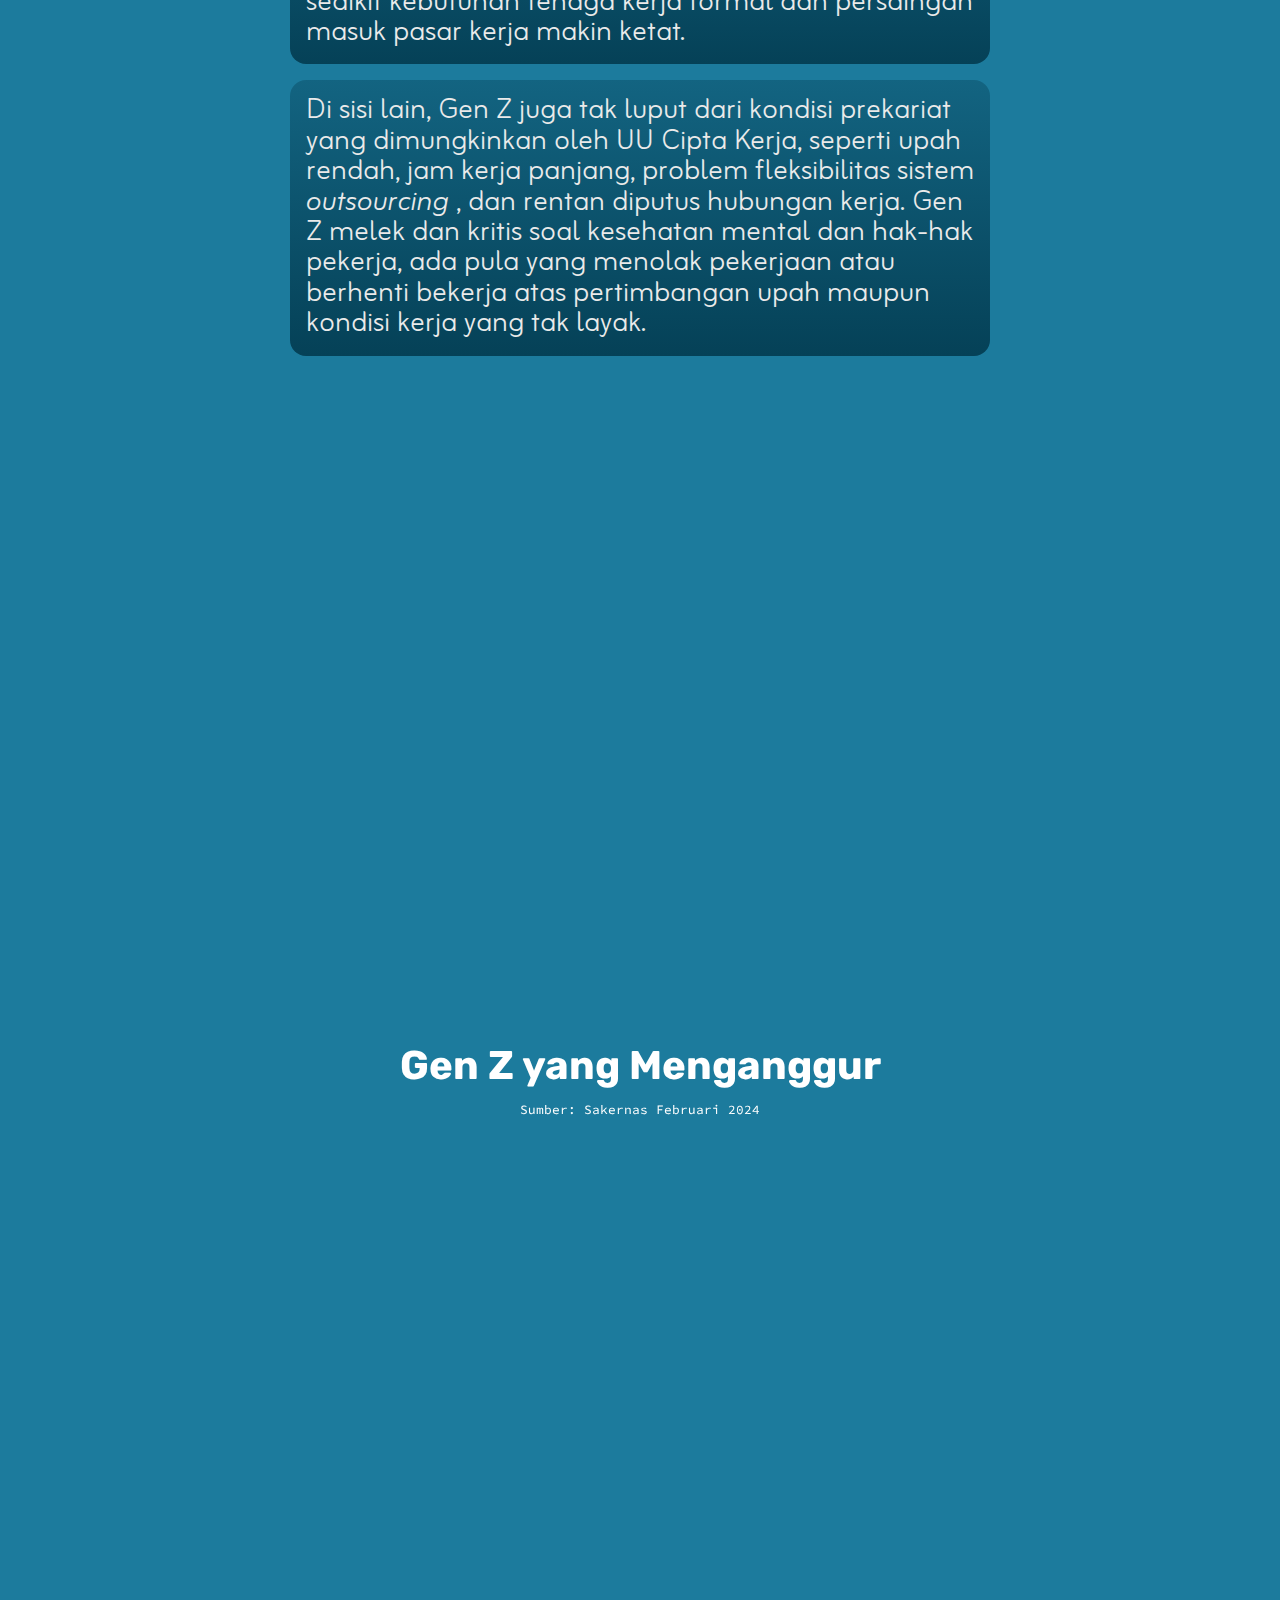
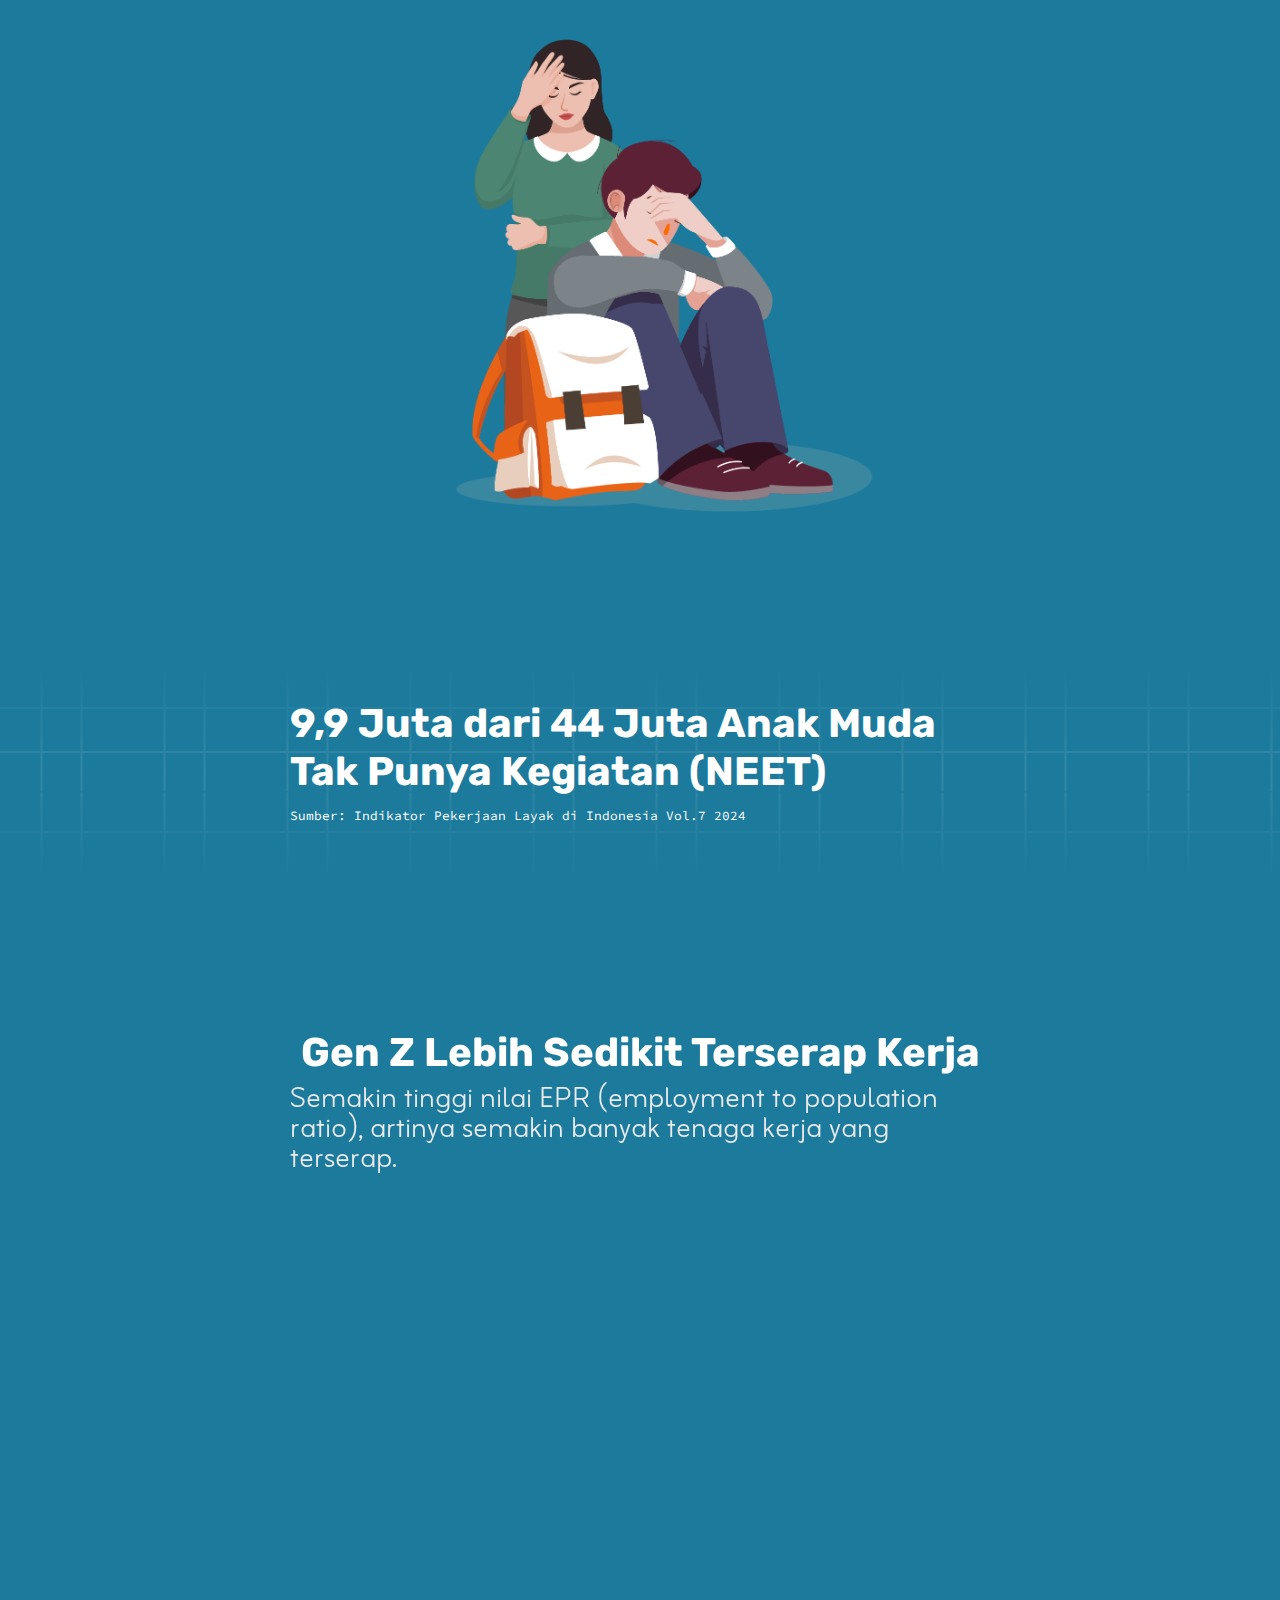
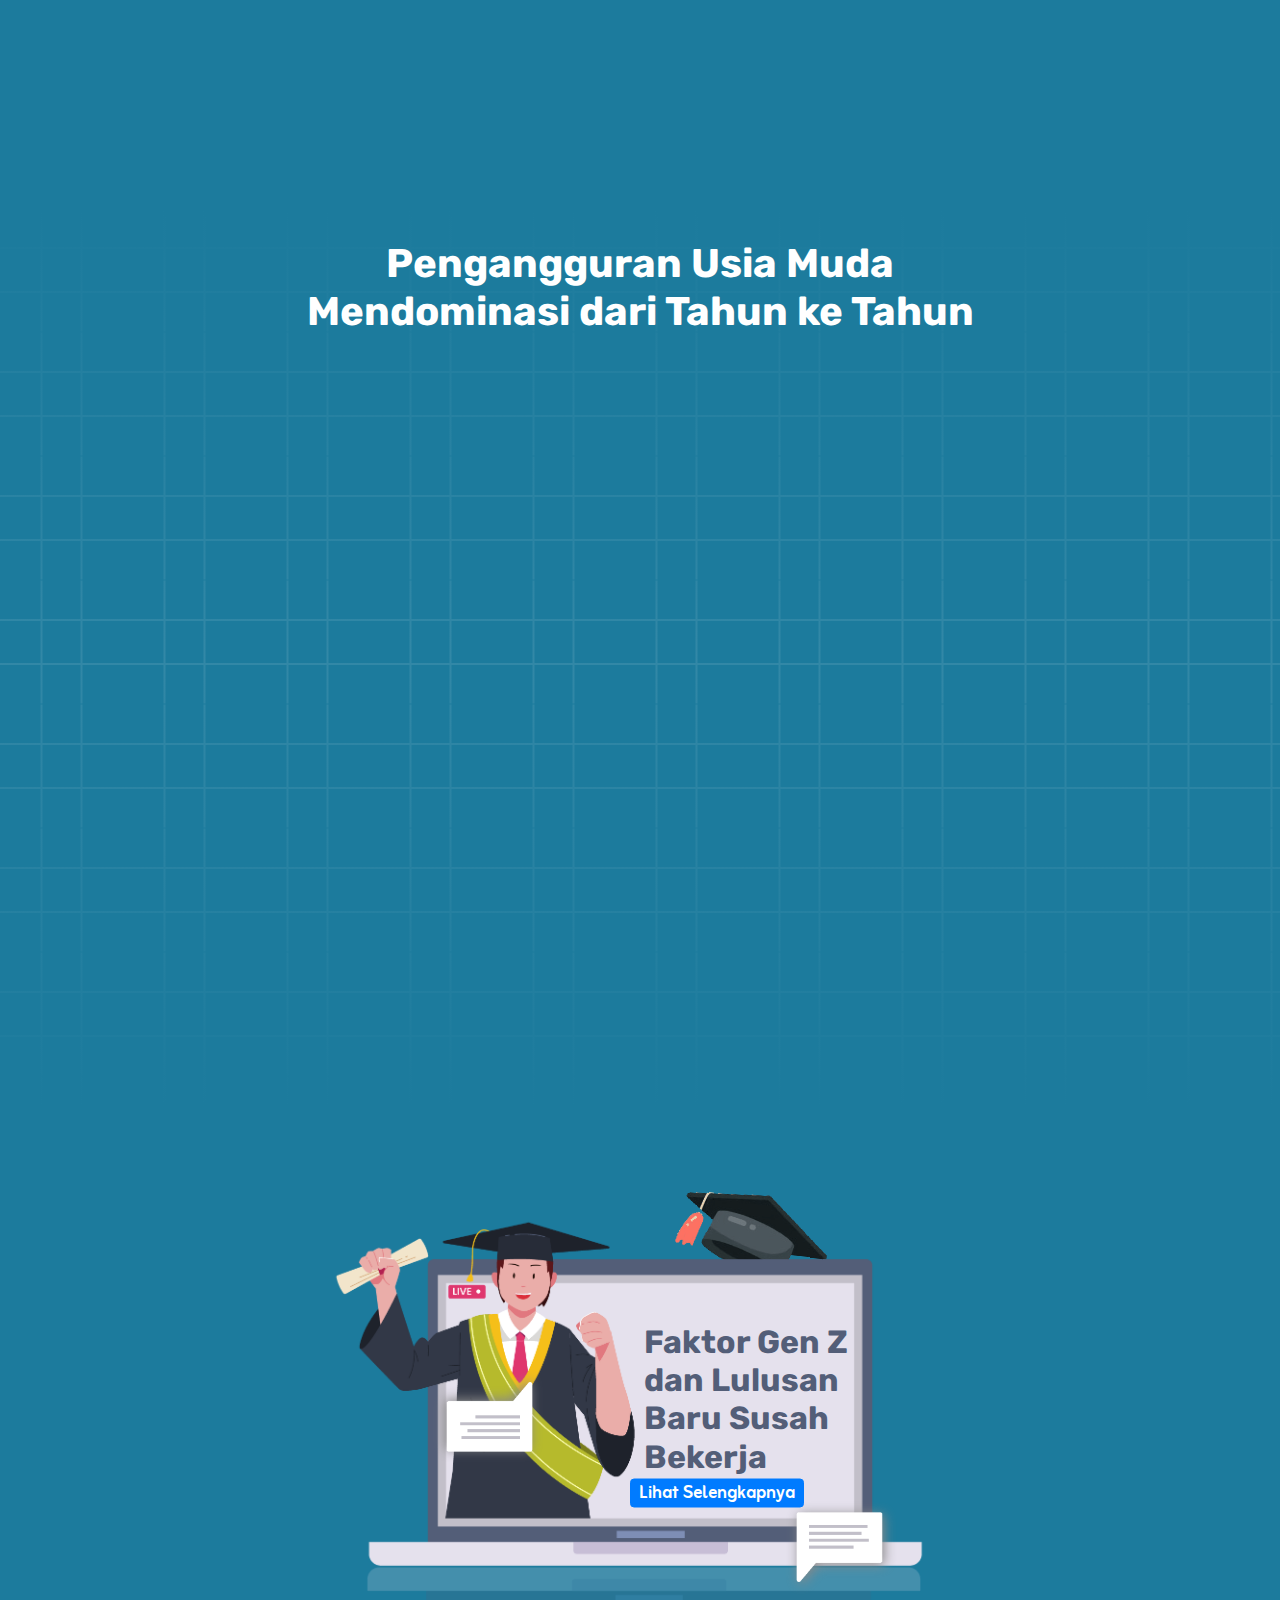
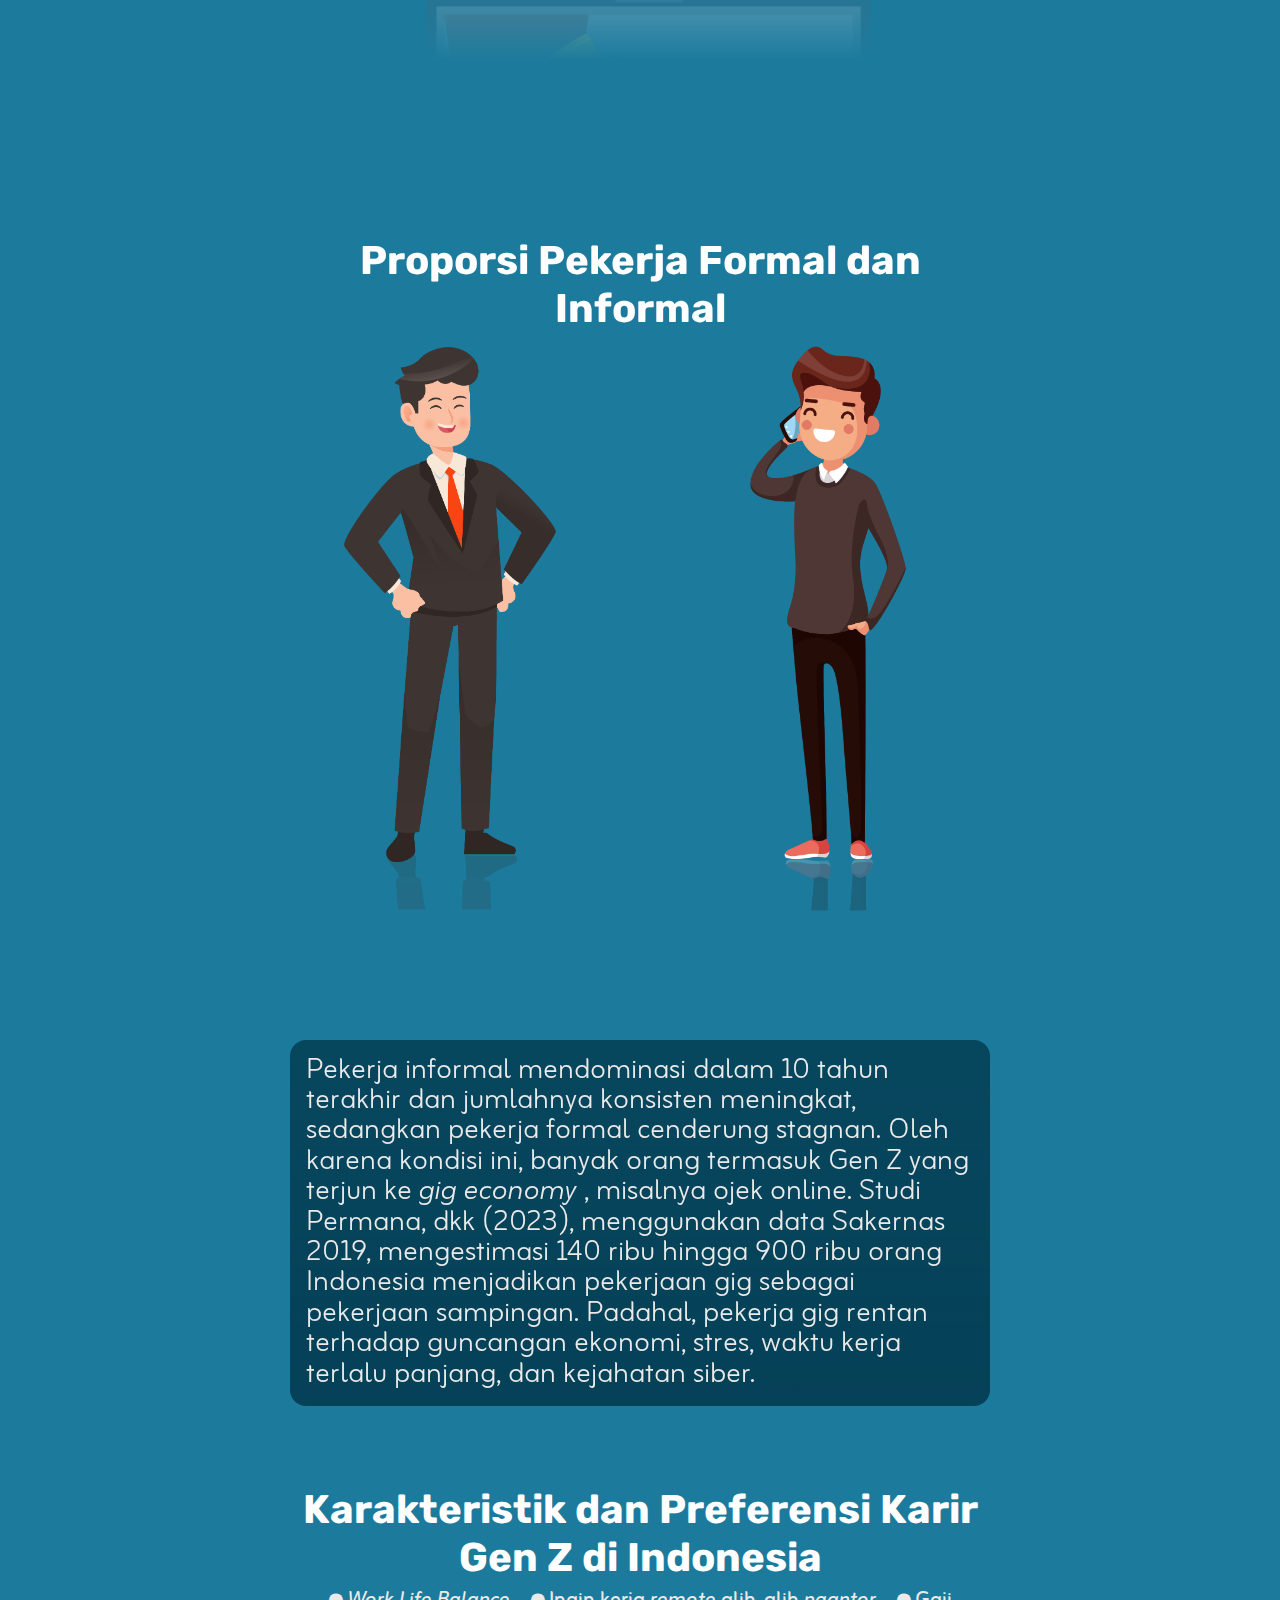
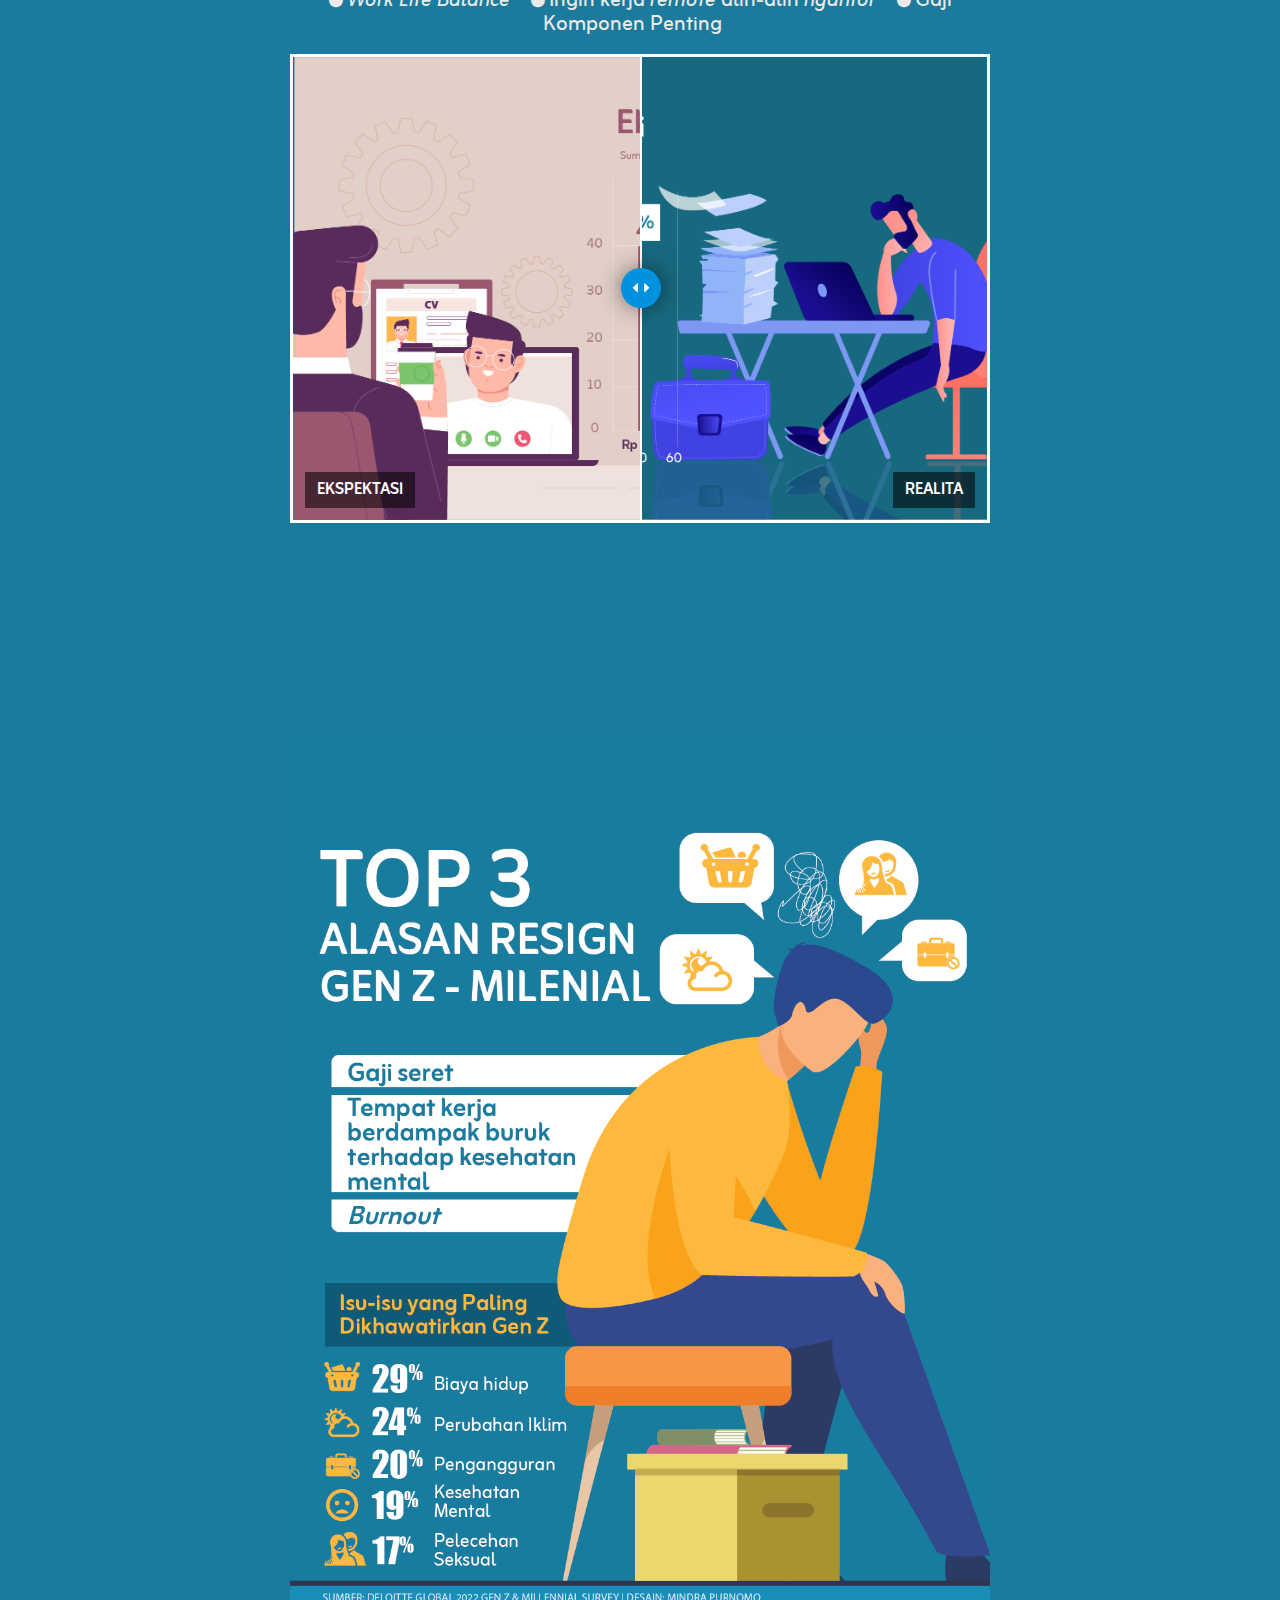
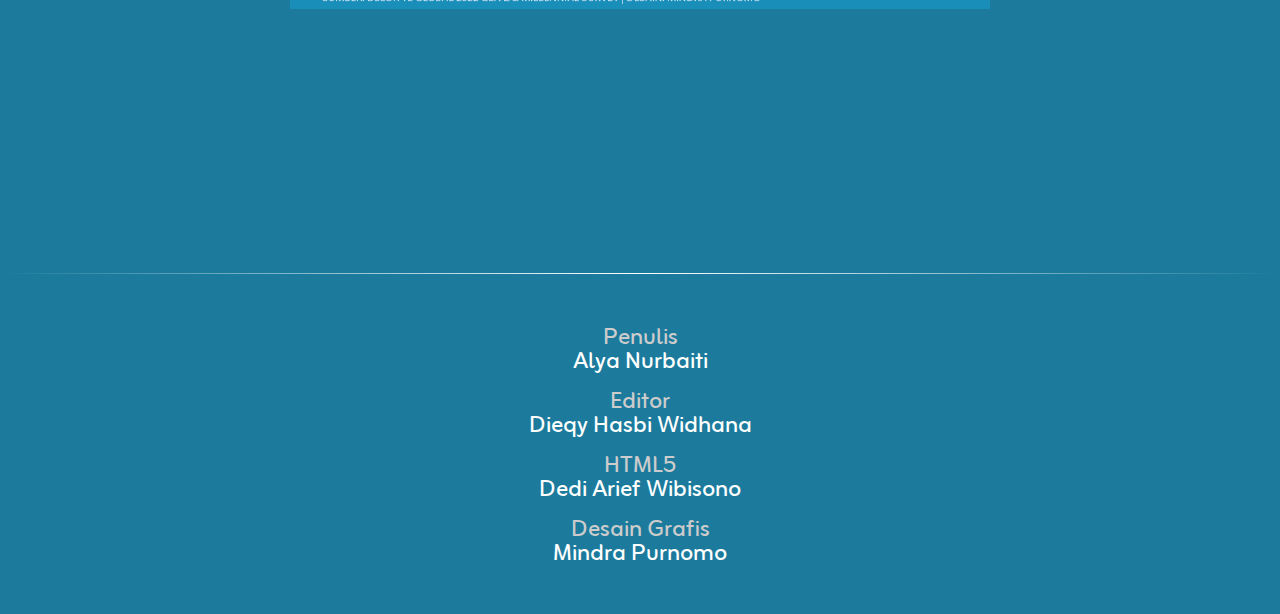
==== commit cde3e730: "update" ====
--- a/index.html
+++ b/index.html
@@ -50,17 +50,17 @@
                         <!-- <div class="bawahx">
                             <img src="img/tangga2.png" alt="">
                         </div> -->
-                        <!-- <div class="dedi"> -->
-                        <!-- <div class="hello">
-                            <div class="content"> -->
+                        <!-- <div class="dedi">
+                            <div class="hello">
+                                <div class="content"> -->
                         <p class="">
                             Generasi Z lekat dengan stereotipe
                             <i>tech savvy</i>
                             , kreatif, dan melek finansial. Mereka kerap dicap pemalas, manja, dan rapuh. Faktanya, saat mencari kerja, Gen Z dihambat oleh faktor struktural.
                         </p>
                         <!-- </div>
+                            </div>
                         </div> -->
-                        <!-- </div> -->
                         <div class="line-line"></div>
                         <div class="dedi">
                             <div class="hello">
@@ -230,6 +230,15 @@
                         <figure class="highcharts-figure">
                             <div id="container-proporsi"></div>
                         </figure>
+                        <div class="hello">
+                            <div class="content">
+                                <p>
+                                    Pekerja informal mendominasi dalam 10 tahun terakhir dan jumlahnya konsisten meningkat, sedangkan pekerja formal cenderung stagnan. Oleh karena kondisi ini, banyak orang termasuk Gen Z yang terjun ke
+                                    <i>gig economy</i>
+                                    , misalnya ojek online. Studi Permana, dkk (2023), menggunakan data Sakernas 2019, mengestimasi 140 ribu hingga 900 ribu orang Indonesia menjadikan pekerjaan gig sebagai pekerjaan sampingan. Padahal, pekerja gig rentan terhadap guncangan ekonomi, stres, waktu kerja terlalu panjang, dan kejahatan siber.
+                                </p>
+                            </div>
+                        </div>
                     </div>
                 </section>
                 <section class="data comparasion min-height-auto">
@@ -238,6 +247,36 @@
                             <h3 class="title">
                                 Karakteristik dan Preferensi Karir Gen Z di Indonesia
                             </h3>
+                        </div>
+                        <!-- <ul>
+                            <li>
+                                work life balance
+                            </li>
+                            <li>
+                                ingin kerja remote alih-alih ngantor
+                            </li>
+                            <li>gaji komponen penting</li>
+                        </ul> -->
+                        <div class="d-block komponen">
+                            <div class="d-inline mr-3">
+                                <i class="fa fa-circle"></i>
+                                <span>
+                                    <i>Work Life Balance</i>
+                                </span>
+                            </div>
+                            <div class="d-inline mr-3">
+                                <i class="fa fa-circle"></i>
+                                <span>
+                                    Ingin kerja
+                                    <i>remote</i>
+                                    alih-alih
+                                    <i>ngantor</i>
+                                </span>
+                            </div>
+                            <div class="d-inline mr-3">
+                                <i class="fa fa-circle"></i>
+                                <span>Gaji Komponen Penting</span>
+                            </div>
                         </div>
                         <div class="image-comparison" data-component="image-comparison-slider">
                             <div class="image-comparison__slider-wrapper">
@@ -280,8 +319,8 @@
                                 <div class="image-comparison__image-wrapper">
                                     <figure class="image-comparison__figure">
                                         <picture class="image-comparison__picture">
-                                            <source media="(max-width: 768px)" srcset="img/gaji-03.png">
-                                            <img src="img/gaji-03.png" alt="Mojave desert in the dark" class="image-comparison__image">
+                                            <source media="(max-width: 768px)" srcset="img/gaj-03.png">
+                                            <img src="img/gaj-03.png" alt="Mojave desert in the dark" class="image-comparison__image">
                                         </picture>
                                         <figcaption class="image-comparison__caption image-comparison__caption--after">
                                             <span class="image-comparison__caption-body">Realita</span>
--- a/sass/style.css
+++ b/sass/style.css
@@ -1 +1 @@
-﻿@import"https://fonts.googleapis.com/css2?family=Zain:wght@300;400;900&family=Teachers:wght@400;900&family=Rubik&family=Paytone+One&family=Source+Code+Pro:wght@400;900&family=Roboto+Slab&family=Mulish&display=swap";.labels{background:#840020;padding:4px 8px;color:#fff;text-transform:uppercase;width:fit-content;margin:0 auto 8px;font-size:1rem}@media screen and (max-width: 768px){.labels{margin:0}}.preloader{position:fixed;top:0;bottom:0;left:0;right:0;z-index:999999;background:#ab3138}.preloader .waiting{position:absolute;transform:translate(-50%, -50%);left:50%;top:50%;width:200px;height:auto}.preloader .waiting img{width:100%;height:100%;object-fit:contain}.preloader .animate{-webkit-animation-duration:.5s;animation-duration:.5s;-webkit-animation-fill-mode:both;animation-fill-mode:both;-webkit-animation-timing-function:linear;animation-timing-function:linear;animation-iteration-count:infinite;-webkit-animation-iteration-count:infinite;-webkit-animation-name:bounce;animation-name:bounce}@-webkit-keyframes bounce{0%,100%{-webkit-transform:translateX(0)}50%{-webkit-transform:translateX(-10px)}}@keyframes bounce{0%,100%{transform:translateX(0)}50%{transform:translateX(-10px)}}.preloader .bounce{-webkit-animation-name:bounce;animation-name:bounce}.mb-80{margin-bottom:20vh}.source-code{font-family:"Source Code Pro"}section{padding:32px 0;background:#ab3138;min-height:100vh;z-index:11;position:relative}section h3{color:#ab3138}section .bg-block{background:#fff;padding:16px;border-radius:16px}section .text-center h3{font-size:2.5rem}section p,section li{font-size:1.8rem;color:#eaeaea;font-weight:300;line-height:1.9rem}@media screen and (max-width: 768px){section p,section li{font-size:2rem;line-height:2rem}}@media screen and (max-width: 400px){section p,section li{font-size:1.6rem;line-height:1.6rem}}.slick-next,.slick-prev{z-index:17 !important;width:40px;height:40px;border-radius:50%;background:rgba(206,147,82,.8)}.slick-next:focus,.slick-next:hover,.slick-prev:focus,.slick-prev:hover{background:rgba(206,147,82,.5)}.slick-next::before,.slick-prev::before{font-family:"fontAwesome" !important;font-size:32px !important;color:#fff !important;font-weight:700 !important}@media screen and (max-width: 766px){.slick-next::before,.slick-prev::before{font-size:32px !important}}.slick-prev{left:-16px !important}@media screen and (max-width: 768px){.slick-prev{left:-16px !important}}.slick-prev::before{content:"" !important}.slick-next{right:-16px !important}@media screen and (max-width: 768px){.slick-next{right:-16px !important}}.slick-next::before{content:"" !important}.sticky-mode{position:sticky;left:0;right:0;top:0;bottom:0;min-height:100vh}.wrap-detikx{width:700px;position:relative;margin:0 auto}@media screen and (max-width: 766px){.wrap-detikx{width:90%;margin:0 auto;display:block}}.line-line{width:100%;height:1px;background:linear-gradient(to right, transparent, white, transparent);margin:52px 0}.totop{position:relative;z-index:19}.firstletter::first-letter{float:left;font-weight:bold;margin-right:8px;font-size:60px;font-size:6rem;line-height:40px;line-height:4rem;height:4rem;text-transform:uppercase}main{overflow-x:clip;background:#fafafa}html,body{position:relative;height:100%;font-family:"Zain" !important}html h1,html h2,html h3,body h1,body h2,body h3{font-family:"Rubik",sans-serif !important}h4,h5{font-family:"Rubik",sans-serif !important;font-weight:bold}.slick-slide{margin:0 8px}.slick-list{margin:0 -8px}.img{width:100%}.img img{width:100%;height:100%;object-fit:cover}.hello{width:100%;height:auto;margin-top:8px;border-radius:16px;margin-bottom:16px;background:linear-gradient(45deg, rgba(0, 0, 0, 0.3), transparent);position:relative}.hello .content{padding:16px 16px;position:relative;z-index:2}.hello .content p{margin-bottom:0}section .nav-pills .nav-link.active,section .nav-pills .show>.nav-link{background:#333;color:#fff}section .nav-pills .nav-link{border-radius:25px}.dashboard-content{display:none}#nav.no_index,#share{z-index:19 !important}#nav.dark{background:#7c181f !important}.footer{z-index:19}.share_icon{color:#fff !important}.share_icon>a{padding:2px 0 !important}@media screen and (max-width: 768px){.share_icon>a{padding:0 !important;width:28px;height:28px}}.share_icon>a i{font-size:25px !important;line-height:initial !important}@media screen and (max-width: 766px){.share_icon>a i{font-size:16px !important;line-height:initial !important;width:30px !important;height:30px !important}}#nav{backdrop-filter:blur(11px)}.bg-blues{background:#ab3138 !important}.share_icon>a{padding:0 !important}.baca-detikx .bacajuga_box{display:initial !important}.baca-detikx .bacajuga_box .container{display:none}.baca-detikx .bacajuga{width:100% !important;display:block}.baca-detikx .bacajuga a{display:inline-block;padding:0px;width:47% !important;margin:0 8px;border-radius:24px;position:relative;height:320px;text-align:left}.baca-detikx .bacajuga a::after{border-radius:24px}@media screen and (max-width: 766px){.baca-detikx .bacajuga a{width:100% !important;margin:4px 0}}.baca-detikx .bacajuga a:hover{text-decoration:none;color:orange !important}.baca-detikx .bacajuga a article{position:absolute;top:initial;width:100%;background:linear-gradient(to top, black, transparent);padding:8px 16px;border-radius:24px;bottom:0;transform:initial}.baca-detikx .bacajuga a article h2{font-family:"Zain" !important;font-size:1.2rem}.haha,.hahad{background:#fff;border-radius:16px;padding:0px 8px;position:absolute;top:165px;right:0}@media screen and (max-width: 768px){.haha,.hahad{display:none;color:#333;top:140px}}.haha:hover,.hahad:hover{background:rgba(206,147,82,.5)}.all-helping{position:absolute;inset:0;background:#fff;text-align:center;width:100%;height:100%;z-index:17}.slider{display:none}.slider.slick-initialized{display:block}@media screen and (max-width: 768px){.help-bawah{position:fixed;bottom:0;left:0;right:0;width:100%;height:59px;background:#ccc;z-index:21}}:root{--color: rgba(122, 122, 124, 0.918)}.banner{padding:0}.banner .titlex{position:absolute;left:50%;top:20%;transform:translate(-50%, -50%);z-index:12;width:50%;text-align:center}@media screen and (max-width: 768px){.banner .titlex{width:90%;top:30%}}.banner .titlex h2{font-family:"Zain" !important;font-size:4rem;font-weight:bold;color:#fff;line-height:3.5rem}@media screen and (max-width: 768px){.banner .titlex h2{font-size:2.5rem;line-height:2.5rem;margin-bottom:0}}.banner::before{content:"";position:absolute;left:0;right:0;top:0;width:100%;height:100%;background:linear-gradient(to bottom, #10607d 74%, #1c7b9d 70%)}@media screen and (max-width: 768px){.banner::before{background:linear-gradient(to bottom, #10607d 62%, #1c7b9d 60%)}}.banner::after{content:"";position:absolute;inset:0;width:100%;height:75%;background:linear-gradient(to right, #10607d 46%, #15576f 44%)}@media screen and (max-width: 768px){.banner::after{height:75%}}@media screen and (max-width: 768px){.banner{background:linear-gradient(to top, #1c7b9d 30%, rgba(28, 123, 157, 0.8), #1c7b9d);min-height:78vh}}.banner .container_mouse{text-align:center;color:#eaeaea;position:relative;z-index:12;font-weight:bold;padding-top:2rem;cursor:pointer}@media screen and (max-width: 768px){.banner .container_mouse{padding-top:0;top:-40px}}.banner .container_mouse .mouse-btn{margin:10px auto;width:30px;height:60px;border:4px solid #eaeaea;border-radius:30px;display:flex}.banner .container_mouse .mouse-btn .mouse-scroll{display:block;width:16px;height:16px;background:linear-gradient(170deg, #eaeaea, rgba(0, 0, 0, 0.1));border-radius:50%;margin:auto;animation:scrolling 1s linear infinite}@keyframes scrolling{0%{opacity:0;transform:translateY(-20px)}100%{opacity:1;transform:translateY(20px)}}.banner .mata{position:absolute;z-index:15;left:64%;top:30%;transform:translate(0%, -68%);width:3px;height:auto}@media screen and (min-width: 415px)and (max-width: 768px){.banner .mata{z-index:15;left:77%;top:30%;width:3px;transform:translate(-16%, -65%)}}@media screen and (min-width: 300px)and (max-width: 414px){.banner .mata{z-index:15;left:72%;top:30%;width:2px;transform:translate(50%, -65%)}}.banner .mata img{width:100%;height:100%;object-fit:contain}.banner .pesan{position:absolute;top:85%;left:60%;z-index:6;filter:drop-shadow(2px 2px 6px #888);width:fit-content;transform:translate(100%, -100%);height:70px;animation:MoveUpDown 2s linear infinite}@media screen and (max-width: 768px){.banner .pesan{display:none}}.banner .pesan img{width:100%;height:100%;object-fit:contain}.banner .pesan2{position:absolute;top:60%;filter:drop-shadow(2px 2px 6px #888);left:10%;z-index:6;width:fit-content;transform:translate(100%, -100%) rotate(180deg);height:70px;animation:MoveUpDown21 3.5s linear infinite}@media screen and (max-width: 768px){.banner .pesan2{animation:MoveUpDown2 2.5s linear infinite;transform:translate(-50%, -100%) rotate(180deg);height:50px}}.banner .pesan2 img{width:100%;height:100%;object-fit:contain}.banner .title{position:absolute;text-align:left;left:60%;top:50%;transform:translate(-50%, -50%);width:20%;z-index:8;padding:8px;border-radius:8px 8px 0 0}.banner .title h2{font-weight:bold;font-family:"Zain" !important;color:#535e78;font-size:4.5rem;line-height:3.5rem}@media screen and (max-width: 768px){.banner .title h2{font-size:2.4rem;line-height:2rem}}@media screen and (max-width: 768px){.banner .title{left:69%;width:40%;background:transparent;top:50%}}.wrappers{width:fit-content;height:100vh;margin:0 auto;position:relative}@media screen and (max-width: 768px){.wrappers{height:50vh;top:20vh}}.wrappers .image{width:100%;height:100%;position:relative;z-index:5;top:0%}.wrappers .image::after{content:"";position:absolute;left:0;right:0;width:100%;bottom:0;height:50px;background:linear-gradient(to top, #1c7b9d, transparent)}.wrappers .image img{width:100%;height:100%;object-fit:cover}@media screen and (max-width: 768px){.wrappers .image img{object-fit:cover}}@media screen and (max-width: 768px){.wrappers .image{top:0%}}.wrappers .tangan{position:absolute;left:18vw;top:13vh;width:fit-content;height:35%}@media screen and (max-width: 768px){.wrappers .tangan{left:-14vw;top:12vh;height:30%}}.wrappers .tangan img{width:100%;height:100%;object-fit:contain}.wrappers img{width:100%;height:100%;object-fit:cover}.videox{position:absolute;left:63%;z-index:4;top:30%;outline:none;width:20vw;height:auto;transform:translate(-50%, -50%) rotate(6deg)}@media screen and (max-width: 768px){.videox{width:55%;top:40%;left:60%}}@keyframes MoveUpDown{0%,100%{left:60%}50%{left:65%}}@keyframes MoveUpDown21{0%,100%{left:10%}50%{left:15%}}@keyframes MoveUpDown2{0%,100%{left:0%}50%{left:5%}}@keyframes toga{0%,100%{top:30%;opacity:0}10%{top:30%;opacity:0}20%{top:30%;opacity:1}50%{top:20%;opacity:1}80%{top:20%;opacity:1}90%{top:20%;opacity:0}}.toga{position:absolute;left:50%;top:30%;opacity:0;transform:translate(-50%, -50%);width:auto;height:150px;z-index:4;animation:toga 2s linear infinite}.toga img{width:100%;height:100%;object-fit:contain}.source-code{color:#fff;font-family:"Source Code Pro"}.pembukaan{background:#1c7b9d}@media screen and (max-width: 768px){.pembukaan{z-index:10}}.pembukaan .bayangan{position:absolute;right:-8%;bottom:-16%;width:50%;height:auto;filter:grayscale(1) opacity(0.2)}.pembukaan .bayangan img{width:100%;height:100%;object-fit:cover}.pembukaan .bawah{position:absolute;bottom:0%;left:0;width:50%;z-index:4;height:auto}@media screen and (max-width: 768px){.pembukaan .bawah{width:100%;bottom:-5%;left:-8%}}.pembukaan .bawah img{width:100%;height:100%;object-fit:contain}.pembukaan .bawahx{position:absolute;top:50%;transform:translate(-50%, -50%);left:50%;width:fit-content;z-index:4;filter:drop-shadow(2px 0px 6px black);height:80vh}@media screen and (max-width: 768px){.pembukaan .bawahx{width:65%;right:0;bottom:-4%;filter:drop-shadow(2px 0px 6px black);height:fit-content}}.pembukaan .bawahx img{width:100%;height:100%;object-fit:contain}.pembukaan .wrap-detikx{padding-bottom:20vh}.pembukaan .wrap-detikx .hello{z-index:-1}.teropong{background:#1c7b9d;padding:8px;min-height:auto}.teropong .lala{position:absolute;left:50%;top:43%;transform:translate(-50%, -50%)}@media screen and (max-width: 768px){.teropong .lala{top:50%}}.teropong .contentx{position:absolute;left:50%;top:50%;transform:translate(-50%, -50%);width:100%}.teropong h3{color:#fff;font-size:2.5rem;font-weight:bold}@media screen and (max-width: 768px){.teropong h3{font-size:2rem !important}}.teropong .image{width:70%;height:auto;margin:0 auto}@media screen and (max-width: 768px){.teropong .image{width:100%}}.teropong .image img{width:100%;height:100%;object-fit:contain}.teropong .wrap-detikx{z-index:12}.teropong .choosen{position:relative}.teropong .choosen::after{content:"";position:absolute;bottom:20px;left:0;height:40px;right:0;z-index:-1;background:rgba(250,250,250,.1);border-radius:50%}.all-berlari{position:relative;width:100%;height:320px}@media screen and (max-width: 768px){.all-berlari{height:240px}}@keyframes lari{0%{opacity:0;left:0px}20%{left:0px;opacity:1}30%{left:0px;opacity:1}50%{left:-72px;opacity:1}80%{left:-72px;opacity:1}90%,100%{left:-72px;opacity:0}}.lari2{animation:lari 1.8s linear infinite;opacity:0}.lari{z-index:4}.lari,.lari2{position:absolute;inset:0;width:100%;height:100%}.lari img,.lari2 img{width:100%;height:100%;object-fit:contain}.highcharts-figure,.highcharts-data-table table{min-width:310px;max-width:800px;margin:1em auto}.highcharts-figure .height-update,.highcharts-data-table table .height-update{height:600px !important}@media screen and (max-width: 768px){.highcharts-figure .height-update,.highcharts-data-table table .height-update{height:500px !important}}#container{height:500px}.highcharts-data-table table{font-family:Verdana,sans-serif;border-collapse:collapse;border:1px solid #ebebeb;margin:10px auto;text-align:center;width:100%;max-width:500px}.highcharts-data-table caption{padding:1em 0;font-size:1.2em;color:#555}.highcharts-data-table th{font-weight:600;padding:.5em}.highcharts-data-table td,.highcharts-data-table th,.highcharts-data-table caption{padding:.5em}.highcharts-data-table thead tr,.highcharts-data-table tr:nth-child(even){background:#f8f8f8}.highcharts-data-table tr:hover{background:#f1f7ff}.min-height-auto{min-height:auto}.data{background:#1c7b9d}.data .imagexx{width:100%;height:130vh}.data .imagexx img{width:100%;height:100%;object-fit:contain}@media screen and (max-width: 768px){.data .imagexx{height:auto}}.data .gambar{width:320px;height:auto}@media screen and (max-width: 768px){.data .gambar{width:45%}}.data .gambar img{width:100%;height:100%;object-fit:contain}.data .imagex{width:100%;height:auto}.data .imagex img{width:100%;height:100%;object-fit:contain}.data.tambah-kotak::before{content:"";position:absolute;inset:0;width:100%;height:100%;background:url("../img/kotak.png");background-repeat:repeat}.data.tambah-kotak::after{content:"";position:absolute;inset:0;width:100%;height:100%;background:linear-gradient(to top, #1c7b9d, rgba(28, 123, 157, 0.9), #1c7b9d)}.data .wrappers{width:100%;height:520px;margin:0 auto 0;position:relative}@media screen and (max-width: 768px){.data .wrappers{height:50vh;top:20vh}}.data .wrappers .laptop{position:absolute;text-align:left;left:67%;font-size:2rem;top:50%;z-index:8;color:#535e78;transform:translate(-50%, -50%)}@media screen and (max-width: 768px){.data .wrappers .laptop{font-size:1.2rem !important;top:8%}}.data .wrappers .btn-click{position:absolute;left:61%;top:68%;transform:translate(-50%, -50%);z-index:13;padding:0px 8px;font-weight:bold;font-size:18px}@media screen and (max-width: 768px){.data .wrappers .btn-click{position:absolute;left:67%;top:27%;transform:translate(-50%, -50%);z-index:13;padding:0px 8px;font-weight:bold;font-size:14px}}.data .wrappers .image{width:100%;height:100%;position:relative;z-index:5}.data .wrappers .image::after{content:"";position:absolute;left:0;right:0;width:100%;bottom:0;height:50px;background:linear-gradient(to top, #1c7b9d, transparent)}.data .wrappers .image img{width:100%;height:100%;object-fit:cover}@media screen and (max-width: 768px){.data .wrappers .image img{object-fit:cover}}@media screen and (max-width: 768px){.data .wrappers .image{top:10%}}.data .wrappers .tangan{position:absolute;left:18vw;top:13vh;width:fit-content;height:35%}@media screen and (max-width: 768px){.data .wrappers .tangan{left:-14vw;top:12vh;height:30%}}.data .wrappers .tangan img{width:100%;height:100%;object-fit:contain}.data .wrappers img{width:100%;height:100%;object-fit:cover}.data .videox{position:absolute;left:63%;z-index:4;top:30%;outline:none;width:20vw;height:auto;transform:translate(-50%, -50%) rotate(6deg)}@media screen and (max-width: 768px){.data .videox{width:55%;top:-10%;left:76%}}@keyframes MoveUpDown{0%,100%{left:60%}50%{left:65%}}@keyframes MoveUpDown21{0%,100%{left:10%}50%{left:15%}}@keyframes MoveUpDown2{0%,100%{left:0%}50%{left:5%}}@keyframes toga{0%,100%{top:30%;opacity:0}10%{top:30%;opacity:0}20%{top:30%;opacity:1}50%{top:20%;opacity:1}80%{top:20%;opacity:1}90%{top:20%;opacity:0}}.data .toga{position:absolute;left:50%;top:30%;opacity:0;transform:translate(-50%, -50%);width:auto;height:150px;z-index:4;animation:toga 2s linear infinite}.data .toga img{width:100%;height:100%;object-fit:contain}.data .pesan{position:absolute;top:85%;left:60%;z-index:6;filter:drop-shadow(2px 2px 6px #888);width:fit-content;transform:translate(100%, -100%);height:70px;animation:MoveUpDown 2s linear infinite}@media screen and (max-width: 768px){.data .pesan{display:none}}.data .pesan img{width:100%;height:100%;object-fit:contain}.data .pesan2{position:absolute;top:60%;filter:drop-shadow(2px 2px 6px #888);left:10%;z-index:6;width:fit-content;transform:translate(100%, -100%) rotate(180deg);height:70px;animation:MoveUpDown21 3.5s linear infinite}@media screen and (max-width: 768px){.data .pesan2{animation:MoveUpDown2 2.5s linear infinite;transform:translate(-50%, -100%) rotate(180deg);height:50px;top:35%}}.data .pesan2 img{width:100%;height:100%;object-fit:contain}.data h3{color:#fff;font-size:2.5rem;font-weight:bold}@media screen and (max-width: 768px){.data h3{font-size:2rem !important}}.data .data-image{position:relative;width:100%;height:80vh}.data .data-image .grafis{position:absolute;left:50%;top:50%;width:80%;border-radius:24px;height:auto;transform:translate(-50%, -50%);background:linear-gradient(to bottom, rgba(255, 255, 255, 0.7), rgba(255, 255, 255, 0.4));padding:16px}@media screen and (max-width: 768px){.data .data-image .grafis{width:100%}}.data .data-image .grafis__data{display:inline-block;text-align:center;width:45%}.data .data-image .grafis__data .juduls{font-size:1.3rem;line-height:1.3rem;color:#fff;width:fit-content;margin:0 auto;border-radius:16px;padding:4px 16px;background:rgba(63,63,63,.7)}@media screen and (max-width: 768px){.data .data-image .grafis__data .juduls{font-size:1.2rem;line-height:1.2rem}}.data .data-image .grafis__data .dataz{font-size:3rem;font-weight:bold;line-height:2rem}.data .data-image .grafis__data .dataz::after{content:" jiwa";font-size:1.2rem;font-weight:normal}@media screen and (max-width: 768px){.data .data-image .grafis__data .dataz{font-size:1.5rem;line-height:1.5rem}}.data .image{width:70%;height:auto;position:absolute;left:50%;top:50%;transform:translate(-50%, -50%)}@media screen and (max-width: 768px){.data .image{width:100%}}.data .image img{width:100%;height:100%;object-fit:contain}.data .contentx{position:absolute;left:50%;top:50%;transform:translate(-50%, -50%);width:100%}.data .choosen{position:relative}.data .choosen::after{content:"";position:absolute;bottom:20px;left:0;height:40px;right:0;z-index:-1;background:rgba(250,250,250,.1);border-radius:50%}.color-black{color:#000 !important}.color-black .font-12{font-size:1.5rem;line-height:1.5rem}.color-black p{color:#3f3f3f !important}.color-black .font-bold{font-weight:bold}@media screen and (max-width: 768px){.helpo-100{width:100%}}@media screen and (max-width: 768px){.mtop-min{top:-30vh}}.modal-content{background:linear-gradient(to top, #ffe19f, #f4aa5b)}@media screen and (max-width: 768px){.modal-content{background:linear-gradient(to top, #ffe19f 70%, #f4aa5b 46%)}}.modal ul{margin:0;padding:0 8px}.modal li{font-size:1.3rem;line-height:1.6rem}.modal .imagesx{width:100%;height:240px}.modal .imagesx img{width:100%;height:100%;object-fit:contain}.alls{margin-bottom:16px;text-align:center}.alls .jobs{color:#ccc !important}.alls .jobs,.alls .name{font-size:1.5rem;color:#fff;line-height:1.5rem}.image-comparison{max-width:100%;border:3px solid #fff;margin-right:auto;margin-left:auto}.image-comparison__slider-wrapper{position:relative}.image-comparison__label{font-size:0;line-height:0}.image-comparison__label,.image-comparison__range{position:absolute;top:0;left:0;width:100%;height:100%;margin:0;padding:0;background-color:transparent;border:none;appearance:none;outline:none;cursor:ew-resize;z-index:20}@media(hover){.image-comparison__range:hover~.image-comparison__slider .image-comparison__thumb{transform:scale(1.2)}}.image-comparison .image-comparison__slider-wrapper .image-comparison__range:active~.image-comparison__slider .image-comparison__thumb,.image-comparison .image-comparison__slider-wrapper .image-comparison__range:focus~.image-comparison__slider .image-comparison__thumb,.image-comparison .image-comparison__slider-wrapper .image-comparison__range--active~.image-comparison__slider .image-comparison__thumb{transform:scale(0.8);background-color:rgba(0,97,127,.5)}.image-comparison__image-wrapper--overlay{position:absolute;top:0;left:0;width:calc(50% + 1px);height:100%;overflow:hidden}.image-comparison__figure{margin:0}.image-comparison__figure::before{content:"";position:absolute;top:0;left:0;width:100%;height:100%;background-color:#f2f2f2}.image-comparison__figure:not(.image-comparison__figure--overlay){position:relative;padding-top:66.666666667%}.image-comparison__image{position:absolute;top:0;left:0;width:100%;height:100%;object-fit:cover;object-position:0 50%;overflow:hidden}.image-comparison__figure--overlay .image-comparison__image{z-index:1}.image-comparison__caption{position:absolute;bottom:12px;min-width:max-content;display:flex;flex-direction:column;flex-wrap:nowrap;color:#fff;font-weight:bold;text-transform:uppercase}@media screen and (max-width: 40.063em){.image-comparison__caption{font-size:12px}}.image-comparison__caption--before{left:12px;z-index:2}.image-comparison__caption--after{right:12px;text-align:right}.image-comparison__caption-body{max-width:40vmin;padding:6px 12px;background-color:rgba(0,0,0,.55)}.image-comparison__slider{position:absolute;top:0;left:50%;width:2px;height:100%;background-color:#fff;transition:background-color .3s ease-in-out;z-index:10}.image-comparison__range--active~.image-comparison__slider{background-color:rgba(255,255,255,0)}.image-comparison__thumb{position:absolute;top:calc(50% - 20px);left:calc(50% - 20px);width:40px;height:40px;display:flex;flex-direction:column;justify-content:center;align-items:center;background-color:#0091df;color:#fff;border-radius:50%;box-shadow:0 0 22px 0 rgba(0,0,0,.5);transform-origin:center;transition:transform .3s ease-in-out,background-color .3s ease-in-out}.image-comparison__range::-webkit-slider-runnable-track{width:40px;height:40px;opacity:0}.image-comparison__range::-moz-range-thumb{width:40px;height:40px;opacity:0}.image-comparison__range::-webkit-slider-thumb{width:40px;height:40px;opacity:0}.image-comparison__range::-ms-fill-lower{background-color:transparent}.image-comparison__range::-ms-track{position:relative;top:0;left:0;width:100%;height:100%;border:none;margin:0;padding:0;background-color:transparent;color:transparent;outline:none;cursor:col-resize}.image-comparison__range::-ms-thumb{width:.5%;height:100%;opacity:0}.image-comparison__range::-ms-tooltip{display:none}/*# sourceMappingURL=style.css.map */
+﻿@import"https://fonts.googleapis.com/css2?family=Zain:wght@300;400;900&family=Teachers:wght@400;900&family=Rubik&family=Paytone+One&family=Source+Code+Pro:wght@400;900&family=Roboto+Slab&family=Mulish&display=swap";.labels{background:#840020;padding:4px 8px;color:#fff;text-transform:uppercase;width:fit-content;margin:0 auto 8px;font-size:1rem}@media screen and (max-width: 768px){.labels{margin:0}}.preloader{position:fixed;top:0;bottom:0;left:0;right:0;z-index:999999;background:#ab3138}.preloader .waiting{position:absolute;transform:translate(-50%, -50%);left:50%;top:50%;width:200px;height:auto}.preloader .waiting img{width:100%;height:100%;object-fit:contain}.preloader .animate{-webkit-animation-duration:.5s;animation-duration:.5s;-webkit-animation-fill-mode:both;animation-fill-mode:both;-webkit-animation-timing-function:linear;animation-timing-function:linear;animation-iteration-count:infinite;-webkit-animation-iteration-count:infinite;-webkit-animation-name:bounce;animation-name:bounce}@-webkit-keyframes bounce{0%,100%{-webkit-transform:translateX(0)}50%{-webkit-transform:translateX(-10px)}}@keyframes bounce{0%,100%{transform:translateX(0)}50%{transform:translateX(-10px)}}.preloader .bounce{-webkit-animation-name:bounce;animation-name:bounce}.mb-80{margin-bottom:20vh}.source-code{font-family:"Source Code Pro"}section{padding:32px 0;background:#ab3138;min-height:100vh;z-index:11;position:relative}section h3{color:#ab3138}section .bg-block{background:#fff;padding:16px;border-radius:16px}section .text-center h3{font-size:2.5rem}section p,section li{font-size:1.8rem;color:#eaeaea;font-weight:300;line-height:1.9rem}@media screen and (max-width: 768px){section p,section li{font-size:2rem;line-height:2rem}}@media screen and (max-width: 400px){section p,section li{font-size:1.6rem;line-height:1.6rem}}.slick-next,.slick-prev{z-index:17 !important;width:40px;height:40px;border-radius:50%;background:rgba(206,147,82,.8)}.slick-next:focus,.slick-next:hover,.slick-prev:focus,.slick-prev:hover{background:rgba(206,147,82,.5)}.slick-next::before,.slick-prev::before{font-family:"fontAwesome" !important;font-size:32px !important;color:#fff !important;font-weight:700 !important}@media screen and (max-width: 766px){.slick-next::before,.slick-prev::before{font-size:32px !important}}.slick-prev{left:-16px !important}@media screen and (max-width: 768px){.slick-prev{left:-16px !important}}.slick-prev::before{content:"" !important}.slick-next{right:-16px !important}@media screen and (max-width: 768px){.slick-next{right:-16px !important}}.slick-next::before{content:"" !important}.sticky-mode{position:sticky;left:0;right:0;top:0;bottom:0;min-height:100vh}.wrap-detikx{width:700px;position:relative;margin:0 auto}@media screen and (max-width: 766px){.wrap-detikx{width:90%;margin:0 auto;display:block}}.line-line{width:100%;height:1px;background:linear-gradient(to right, transparent, white, transparent);margin:52px 0}.totop{position:relative;z-index:19}.firstletter::first-letter{float:left;font-weight:bold;margin-right:8px;font-size:60px;font-size:6rem;line-height:40px;line-height:4rem;height:4rem;text-transform:uppercase}main{overflow-x:clip;background:#fafafa}html,body{position:relative;height:100%;font-family:"Zain" !important}html h1,html h2,html h3,body h1,body h2,body h3{font-family:"Rubik",sans-serif !important}h4,h5{font-family:"Rubik",sans-serif !important;font-weight:bold}.slick-slide{margin:0 8px}.slick-list{margin:0 -8px}.img{width:100%}.img img{width:100%;height:100%;object-fit:cover}.hello{width:100%;height:auto;margin-top:8px;border-radius:16px;margin-bottom:16px;background:linear-gradient(to top, #054157, rgba(5, 65, 87, 0.9));position:relative}.hello .content{padding:16px 16px;position:relative;z-index:2}.hello .content p{margin-bottom:0}section .nav-pills .nav-link.active,section .nav-pills .show>.nav-link{background:#333;color:#fff}section .nav-pills .nav-link{border-radius:25px}.dashboard-content{display:none}#nav.no_index,#share{z-index:19 !important}#nav.dark{background:#7c181f !important}.footer{z-index:19}.share_icon{color:#fff !important}.share_icon>a{padding:2px 0 !important}@media screen and (max-width: 768px){.share_icon>a{padding:0 !important;width:28px;height:28px}}.share_icon>a i{font-size:25px !important;line-height:initial !important}@media screen and (max-width: 766px){.share_icon>a i{font-size:16px !important;line-height:initial !important;width:30px !important;height:30px !important}}#nav{backdrop-filter:blur(11px)}.bg-blues{background:#ab3138 !important}.share_icon>a{padding:0 !important}.baca-detikx .bacajuga_box{display:initial !important}.baca-detikx .bacajuga_box .container{display:none}.baca-detikx .bacajuga{width:100% !important;display:block}.baca-detikx .bacajuga a{display:inline-block;padding:0px;width:47% !important;margin:0 8px;border-radius:24px;position:relative;height:320px;text-align:left}.baca-detikx .bacajuga a::after{border-radius:24px}@media screen and (max-width: 766px){.baca-detikx .bacajuga a{width:100% !important;margin:4px 0}}.baca-detikx .bacajuga a:hover{text-decoration:none;color:orange !important}.baca-detikx .bacajuga a article{position:absolute;top:initial;width:100%;background:linear-gradient(to top, black, transparent);padding:8px 16px;border-radius:24px;bottom:0;transform:initial}.baca-detikx .bacajuga a article h2{font-family:"Zain" !important;font-size:1.2rem}.haha,.hahad{background:#fff;border-radius:16px;padding:0px 8px;position:absolute;top:165px;right:0}@media screen and (max-width: 768px){.haha,.hahad{display:none;color:#333;top:140px}}.haha:hover,.hahad:hover{background:rgba(206,147,82,.5)}.all-helping{position:absolute;inset:0;background:#fff;text-align:center;width:100%;height:100%;z-index:17}.slider{display:none}.slider.slick-initialized{display:block}@media screen and (max-width: 768px){.help-bawah{position:fixed;bottom:0;left:0;right:0;width:100%;height:59px;background:#ccc;z-index:21}}:root{--color: rgba(122, 122, 124, 0.918)}.banner{padding:0}.banner .titlex{position:absolute;left:50%;top:20%;transform:translate(-50%, -50%);z-index:12;width:50%;text-align:center}@media screen and (max-width: 768px){.banner .titlex{width:90%;top:30%}}.banner .titlex h2{font-family:"Zain" !important;font-size:4rem;font-weight:bold;color:#fff;line-height:3.5rem}@media screen and (max-width: 768px){.banner .titlex h2{font-size:2.5rem;line-height:2.5rem;margin-bottom:0}}.banner::before{content:"";position:absolute;left:0;right:0;top:0;width:100%;height:100%;background:linear-gradient(to bottom, #10607d 74%, #1c7b9d 70%)}@media screen and (max-width: 768px){.banner::before{background:linear-gradient(to bottom, #10607d 62%, #1c7b9d 60%)}}.banner::after{content:"";position:absolute;inset:0;width:100%;height:75%;background:linear-gradient(to right, #10607d 46%, #15576f 44%)}@media screen and (max-width: 768px){.banner::after{height:75%}}@media screen and (max-width: 768px){.banner{background:linear-gradient(to top, #1c7b9d 30%, rgba(28, 123, 157, 0.8), #1c7b9d);min-height:78vh}}.banner .container_mouse{text-align:center;color:#eaeaea;position:relative;z-index:12;font-weight:bold;padding-top:2rem;cursor:pointer}@media screen and (max-width: 768px){.banner .container_mouse{padding-top:0;top:-40px}}.banner .container_mouse .mouse-btn{margin:10px auto;width:30px;height:60px;border:4px solid #eaeaea;border-radius:30px;display:flex}.banner .container_mouse .mouse-btn .mouse-scroll{display:block;width:16px;height:16px;background:linear-gradient(170deg, #eaeaea, rgba(0, 0, 0, 0.1));border-radius:50%;margin:auto;animation:scrolling 1s linear infinite}@keyframes scrolling{0%{opacity:0;transform:translateY(-20px)}100%{opacity:1;transform:translateY(20px)}}.banner .mata{position:absolute;z-index:15;left:64%;top:30%;transform:translate(0%, -68%);width:3px;height:auto}@media screen and (min-width: 415px)and (max-width: 768px){.banner .mata{z-index:15;left:77%;top:30%;width:3px;transform:translate(-16%, -65%)}}@media screen and (min-width: 300px)and (max-width: 414px){.banner .mata{z-index:15;left:72%;top:30%;width:2px;transform:translate(50%, -65%)}}.banner .mata img{width:100%;height:100%;object-fit:contain}.banner .pesan{position:absolute;top:85%;left:60%;z-index:6;filter:drop-shadow(2px 2px 6px #888);width:fit-content;transform:translate(100%, -100%);height:70px;animation:MoveUpDown 2s linear infinite}@media screen and (max-width: 768px){.banner .pesan{display:none}}.banner .pesan img{width:100%;height:100%;object-fit:contain}.banner .pesan2{position:absolute;top:60%;filter:drop-shadow(2px 2px 6px #888);left:10%;z-index:6;width:fit-content;transform:translate(100%, -100%) rotate(180deg);height:70px;animation:MoveUpDown21 3.5s linear infinite}@media screen and (max-width: 768px){.banner .pesan2{animation:MoveUpDown2 2.5s linear infinite;transform:translate(-50%, -100%) rotate(180deg);height:50px}}.banner .pesan2 img{width:100%;height:100%;object-fit:contain}.banner .title{position:absolute;text-align:left;left:60%;top:50%;transform:translate(-50%, -50%);width:20%;z-index:8;padding:8px;border-radius:8px 8px 0 0}.banner .title h2{font-weight:bold;font-family:"Zain" !important;color:#535e78;font-size:4.5rem;line-height:3.5rem}@media screen and (max-width: 768px){.banner .title h2{font-size:2.4rem;line-height:2rem}}@media screen and (max-width: 768px){.banner .title{left:69%;width:40%;background:transparent;top:50%}}.wrappers{width:fit-content;height:100vh;margin:0 auto;position:relative}@media screen and (max-width: 768px){.wrappers{height:50vh;top:20vh}}.wrappers .image{width:100%;height:100%;position:relative;z-index:5;top:0%}.wrappers .image::after{content:"";position:absolute;left:0;right:0;width:100%;bottom:0;height:50px;background:linear-gradient(to top, #1c7b9d, transparent)}.wrappers .image img{width:100%;height:100%;object-fit:cover}@media screen and (max-width: 768px){.wrappers .image img{object-fit:cover}}@media screen and (max-width: 768px){.wrappers .image{top:0%}}.wrappers .tangan{position:absolute;left:18vw;top:13vh;width:fit-content;height:35%}@media screen and (max-width: 768px){.wrappers .tangan{left:-14vw;top:12vh;height:30%}}.wrappers .tangan img{width:100%;height:100%;object-fit:contain}.wrappers img{width:100%;height:100%;object-fit:cover}.videox{position:absolute;left:63%;z-index:4;top:30%;outline:none;width:20vw;height:auto;transform:translate(-50%, -50%) rotate(6deg)}@media screen and (max-width: 768px){.videox{width:55%;top:40%;left:60%}}@keyframes MoveUpDown{0%,100%{left:60%}50%{left:65%}}@keyframes MoveUpDown21{0%,100%{left:10%}50%{left:15%}}@keyframes MoveUpDown2{0%,100%{left:0%}50%{left:5%}}@keyframes toga{0%,100%{top:30%;opacity:0}10%{top:30%;opacity:0}20%{top:30%;opacity:1}50%{top:20%;opacity:1}80%{top:20%;opacity:1}90%{top:20%;opacity:0}}.toga{position:absolute;left:50%;top:30%;opacity:0;transform:translate(-50%, -50%);width:auto;height:150px;z-index:4;animation:toga 2s linear infinite}.toga img{width:100%;height:100%;object-fit:contain}.source-code{color:#fff;font-family:"Source Code Pro"}.pembukaan{background:#1c7b9d}.pembukaan .hello{background:linear-gradient(to top, #054157, rgba(5, 65, 87, 0.4))}@media screen and (max-width: 768px){.pembukaan{z-index:10}}.pembukaan .bayangan{position:absolute;right:-8%;bottom:-16%;width:50%;height:auto;filter:grayscale(1) opacity(0.2)}.pembukaan .bayangan img{width:100%;height:100%;object-fit:cover}.pembukaan .bawah{position:absolute;bottom:0%;left:0;width:50%;z-index:4;height:auto}@media screen and (max-width: 768px){.pembukaan .bawah{width:100%;bottom:-5%;left:-8%}}.pembukaan .bawah img{width:100%;height:100%;object-fit:contain}.pembukaan .bawahx{position:absolute;top:50%;transform:translate(-50%, -50%);left:50%;width:fit-content;z-index:4;filter:drop-shadow(2px 0px 6px black);height:80vh}@media screen and (max-width: 768px){.pembukaan .bawahx{width:65%;right:0;bottom:-4%;filter:drop-shadow(2px 0px 6px black);height:fit-content}}.pembukaan .bawahx img{width:100%;height:100%;object-fit:contain}.pembukaan .wrap-detikx{padding-bottom:20vh}.pembukaan .wrap-detikx .hello{z-index:-1}.teropong{background:#1c7b9d;padding:8px;min-height:auto}.teropong .lala{position:absolute;left:50%;top:43%;transform:translate(-50%, -50%)}@media screen and (max-width: 768px){.teropong .lala{top:50%}}.teropong .contentx{position:absolute;left:50%;top:50%;transform:translate(-50%, -50%);width:100%}.teropong h3{color:#fff;font-size:2.5rem;font-weight:bold}@media screen and (max-width: 768px){.teropong h3{font-size:2rem !important}}.teropong .image{width:70%;height:auto;margin:0 auto}@media screen and (max-width: 768px){.teropong .image{width:100%}}.teropong .image img{width:100%;height:100%;object-fit:contain}.teropong .wrap-detikx{z-index:12}.teropong .choosen{position:relative}.teropong .choosen::after{content:"";position:absolute;bottom:20px;left:0;height:40px;right:0;z-index:-1;background:rgba(250,250,250,.1);border-radius:50%}.all-berlari{position:relative;width:100%;height:320px}@media screen and (max-width: 768px){.all-berlari{height:240px}}@keyframes lari{0%{opacity:0;left:0px}20%{left:0px;opacity:1}30%{left:0px;opacity:1}50%{left:-72px;opacity:1}80%{left:-72px;opacity:1}90%,100%{left:-72px;opacity:0}}.lari2{animation:lari 1.8s linear infinite;opacity:0}.lari{z-index:4}.lari,.lari2{position:absolute;inset:0;width:100%;height:100%}.lari img,.lari2 img{width:100%;height:100%;object-fit:contain}.highcharts-figure,.highcharts-data-table table{min-width:310px;max-width:800px;margin:1em auto}.highcharts-figure .height-update,.highcharts-data-table table .height-update{height:600px !important}@media screen and (max-width: 768px){.highcharts-figure .height-update,.highcharts-data-table table .height-update{height:500px !important}}#container{height:500px}.highcharts-data-table table{font-family:Verdana,sans-serif;border-collapse:collapse;border:1px solid #ebebeb;margin:10px auto;text-align:center;width:100%;max-width:500px}.highcharts-data-table caption{padding:1em 0;font-size:1.2em;color:#555}.highcharts-data-table th{font-weight:600;padding:.5em}.highcharts-data-table td,.highcharts-data-table th,.highcharts-data-table caption{padding:.5em}.highcharts-data-table thead tr,.highcharts-data-table tr:nth-child(even){background:#f8f8f8}.highcharts-data-table tr:hover{background:#f1f7ff}.min-height-auto{min-height:auto}.data{background:#1c7b9d}.data .imagexx{width:100%;height:130vh}.data .imagexx img{width:100%;height:100%;object-fit:contain}@media screen and (max-width: 768px){.data .imagexx{height:auto}}.data .gambar{width:320px;height:auto}@media screen and (max-width: 768px){.data .gambar{width:45%}}.data .gambar img{width:100%;height:100%;object-fit:contain}.data .imagex{width:100%;height:auto}.data .imagex img{width:100%;height:100%;object-fit:contain}.data.tambah-kotak::before{content:"";position:absolute;inset:0;width:100%;height:100%;background:url("../img/kotak.png");background-repeat:repeat}.data.tambah-kotak::after{content:"";position:absolute;inset:0;width:100%;height:100%;background:linear-gradient(to top, #1c7b9d, rgba(28, 123, 157, 0.9), #1c7b9d)}.data .wrappers{width:100%;height:520px;margin:0 auto 0;position:relative}@media screen and (max-width: 768px){.data .wrappers{height:50vh;top:20vh}}.data .wrappers .laptop{position:absolute;text-align:left;left:67%;font-size:2rem;top:50%;z-index:8;color:#535e78;transform:translate(-50%, -50%)}@media screen and (max-width: 768px){.data .wrappers .laptop{font-size:1.2rem !important;top:8%}}.data .wrappers .btn-click{position:absolute;left:61%;top:68%;transform:translate(-50%, -50%);z-index:13;padding:0px 8px;font-weight:bold;font-size:18px}@media screen and (max-width: 768px){.data .wrappers .btn-click{position:absolute;left:67%;top:27%;transform:translate(-50%, -50%);z-index:13;padding:0px 8px;font-weight:bold;font-size:14px}}.data .wrappers .image{width:100%;height:100%;position:relative;z-index:5}.data .wrappers .image::after{content:"";position:absolute;left:0;right:0;width:100%;bottom:0;height:50px;background:linear-gradient(to top, #1c7b9d, transparent)}.data .wrappers .image img{width:100%;height:100%;object-fit:cover}@media screen and (max-width: 768px){.data .wrappers .image img{object-fit:cover}}@media screen and (max-width: 768px){.data .wrappers .image{top:10%}}.data .wrappers .tangan{position:absolute;left:18vw;top:13vh;width:fit-content;height:35%}@media screen and (max-width: 768px){.data .wrappers .tangan{left:-14vw;top:12vh;height:30%}}.data .wrappers .tangan img{width:100%;height:100%;object-fit:contain}.data .wrappers img{width:100%;height:100%;object-fit:cover}.data .videox{position:absolute;left:63%;z-index:4;top:30%;outline:none;width:20vw;height:auto;transform:translate(-50%, -50%) rotate(6deg)}@media screen and (max-width: 768px){.data .videox{width:55%;top:-10%;left:76%}}@keyframes MoveUpDown{0%,100%{left:60%}50%{left:65%}}@keyframes MoveUpDown21{0%,100%{left:10%}50%{left:15%}}@keyframes MoveUpDown2{0%,100%{left:0%}50%{left:5%}}@keyframes toga{0%,100%{top:30%;opacity:0}10%{top:30%;opacity:0}20%{top:30%;opacity:1}50%{top:20%;opacity:1}80%{top:20%;opacity:1}90%{top:20%;opacity:0}}.data .toga{position:absolute;left:50%;top:30%;opacity:0;transform:translate(-50%, -50%);width:auto;height:150px;z-index:4;animation:toga 2s linear infinite}.data .toga img{width:100%;height:100%;object-fit:contain}.data .pesan{position:absolute;top:85%;left:60%;z-index:6;filter:drop-shadow(2px 2px 6px #888);width:fit-content;transform:translate(100%, -100%);height:70px;animation:MoveUpDown 2s linear infinite}@media screen and (max-width: 768px){.data .pesan{display:none}}.data .pesan img{width:100%;height:100%;object-fit:contain}.data .pesan2{position:absolute;top:60%;filter:drop-shadow(2px 2px 6px #888);left:10%;z-index:6;width:fit-content;transform:translate(100%, -100%) rotate(180deg);height:70px;animation:MoveUpDown21 3.5s linear infinite}@media screen and (max-width: 768px){.data .pesan2{animation:MoveUpDown2 2.5s linear infinite;transform:translate(-50%, -100%) rotate(180deg);height:50px;top:35%}}.data .pesan2 img{width:100%;height:100%;object-fit:contain}.data h3{color:#fff;font-size:2.5rem;font-weight:bold}@media screen and (max-width: 768px){.data h3{font-size:2rem !important}}.data .data-image{position:relative;width:100%;height:80vh}.data .data-image .grafis{position:absolute;left:50%;top:50%;width:80%;border-radius:24px;height:auto;transform:translate(-50%, -50%);background:linear-gradient(to bottom, rgba(255, 255, 255, 0.7), rgba(255, 255, 255, 0.4));padding:16px}@media screen and (max-width: 768px){.data .data-image .grafis{width:100%}}.data .data-image .grafis__data{display:inline-block;text-align:center;width:45%}.data .data-image .grafis__data .juduls{font-size:1.3rem;line-height:1.3rem;color:#fff;width:fit-content;margin:0 auto;border-radius:16px;padding:4px 16px;background:rgba(63,63,63,.7)}@media screen and (max-width: 768px){.data .data-image .grafis__data .juduls{font-size:1.2rem;line-height:1.2rem}}.data .data-image .grafis__data .dataz{font-size:3rem;font-weight:bold;line-height:2rem}.data .data-image .grafis__data .dataz::after{content:" jiwa";font-size:1.2rem;font-weight:normal}@media screen and (max-width: 768px){.data .data-image .grafis__data .dataz{font-size:1.5rem;line-height:1.5rem}}.data .image{width:70%;height:auto;position:absolute;left:50%;top:50%;transform:translate(-50%, -50%)}@media screen and (max-width: 768px){.data .image{width:100%}}.data .image img{width:100%;height:100%;object-fit:contain}.data .contentx{position:absolute;left:50%;top:50%;transform:translate(-50%, -50%);width:100%}.data .choosen{position:relative}.data .choosen::after{content:"";position:absolute;bottom:20px;left:0;height:40px;right:0;z-index:-1;background:rgba(250,250,250,.1);border-radius:50%}.color-black{color:#000 !important}.color-black .font-12{font-size:1.5rem;line-height:1.5rem}.color-black p{color:#3f3f3f !important}.color-black .font-bold{font-weight:bold}@media screen and (max-width: 768px){.helpo-100{width:100%}}@media screen and (max-width: 768px){.mtop-min{top:-30vh}}.modal-content{background:linear-gradient(to top, #ffe19f, #f4aa5b)}@media screen and (max-width: 768px){.modal-content{background:linear-gradient(to top, #ffe19f 70%, #f4aa5b 46%)}}.modal ul{margin:0;padding:0 8px}.modal li{font-size:1.3rem;line-height:1.6rem}.modal .imagesx{width:100%;height:240px}.modal .imagesx img{width:100%;height:100%;object-fit:contain}.alls{margin-bottom:16px;text-align:center}.alls .jobs{color:#ccc !important}.alls .jobs,.alls .name{font-size:1.5rem;color:#fff;line-height:1.5rem}.komponen{margin:8px auto 16px;text-align:center}@media screen and (max-width: 768px){.komponen{text-align:left}}@media screen and (max-width: 768px){.komponen .d-inline{display:block !important}}.komponen i{color:#eaeaea}.komponen span{font-size:1.3rem;line-height:1.3rem;color:#eaeaea}.image-comparison{max-width:100%;border:3px solid #fff;margin-right:auto;margin-left:auto}.image-comparison__slider-wrapper{position:relative}.image-comparison__label{font-size:0;line-height:0}.image-comparison__label,.image-comparison__range{position:absolute;top:0;left:0;width:100%;height:100%;margin:0;padding:0;background-color:transparent;border:none;appearance:none;outline:none;cursor:ew-resize;z-index:20}@media(hover){.image-comparison__range:hover~.image-comparison__slider .image-comparison__thumb{transform:scale(1.2)}}.image-comparison .image-comparison__slider-wrapper .image-comparison__range:active~.image-comparison__slider .image-comparison__thumb,.image-comparison .image-comparison__slider-wrapper .image-comparison__range:focus~.image-comparison__slider .image-comparison__thumb,.image-comparison .image-comparison__slider-wrapper .image-comparison__range--active~.image-comparison__slider .image-comparison__thumb{transform:scale(0.8);background-color:rgba(0,97,127,.5)}.image-comparison__image-wrapper--overlay{position:absolute;top:0;left:0;width:calc(50% + 1px);height:100%;overflow:hidden}.image-comparison__figure{margin:0}.image-comparison__figure::before{content:"";position:absolute;top:0;left:0;width:100%;height:100%;background-color:#f2f2f2}.image-comparison__figure:not(.image-comparison__figure--overlay){position:relative;padding-top:66.666666667%}.image-comparison__image{position:absolute;top:0;left:0;width:100%;height:100%;object-fit:cover;object-position:0 50%;overflow:hidden}.image-comparison__figure--overlay .image-comparison__image{z-index:1}.image-comparison__caption{position:absolute;bottom:12px;min-width:max-content;display:flex;flex-direction:column;flex-wrap:nowrap;color:#fff;font-weight:bold;text-transform:uppercase}@media screen and (max-width: 40.063em){.image-comparison__caption{font-size:12px}}.image-comparison__caption--before{left:12px;z-index:2}.image-comparison__caption--after{right:12px;text-align:right}.image-comparison__caption-body{max-width:40vmin;padding:6px 12px;background-color:rgba(0,0,0,.55)}.image-comparison__slider{position:absolute;top:0;left:50%;width:2px;height:100%;background-color:#fff;transition:background-color .3s ease-in-out;z-index:10}.image-comparison__range--active~.image-comparison__slider{background-color:rgba(255,255,255,0)}.image-comparison__thumb{position:absolute;top:calc(50% - 20px);left:calc(50% - 20px);width:40px;height:40px;display:flex;flex-direction:column;justify-content:center;align-items:center;background-color:#0091df;color:#fff;border-radius:50%;box-shadow:0 0 22px 0 rgba(0,0,0,.5);transform-origin:center;transition:transform .3s ease-in-out,background-color .3s ease-in-out}.image-comparison__range::-webkit-slider-runnable-track{width:40px;height:40px;opacity:0}.image-comparison__range::-moz-range-thumb{width:40px;height:40px;opacity:0}.image-comparison__range::-webkit-slider-thumb{width:40px;height:40px;opacity:0}.image-comparison__range::-ms-fill-lower{background-color:transparent}.image-comparison__range::-ms-track{position:relative;top:0;left:0;width:100%;height:100%;border:none;margin:0;padding:0;background-color:transparent;color:transparent;outline:none;cursor:col-resize}.image-comparison__range::-ms-thumb{width:.5%;height:100%;opacity:0}.image-comparison__range::-ms-tooltip{display:none}/*# sourceMappingURL=style.css.map */
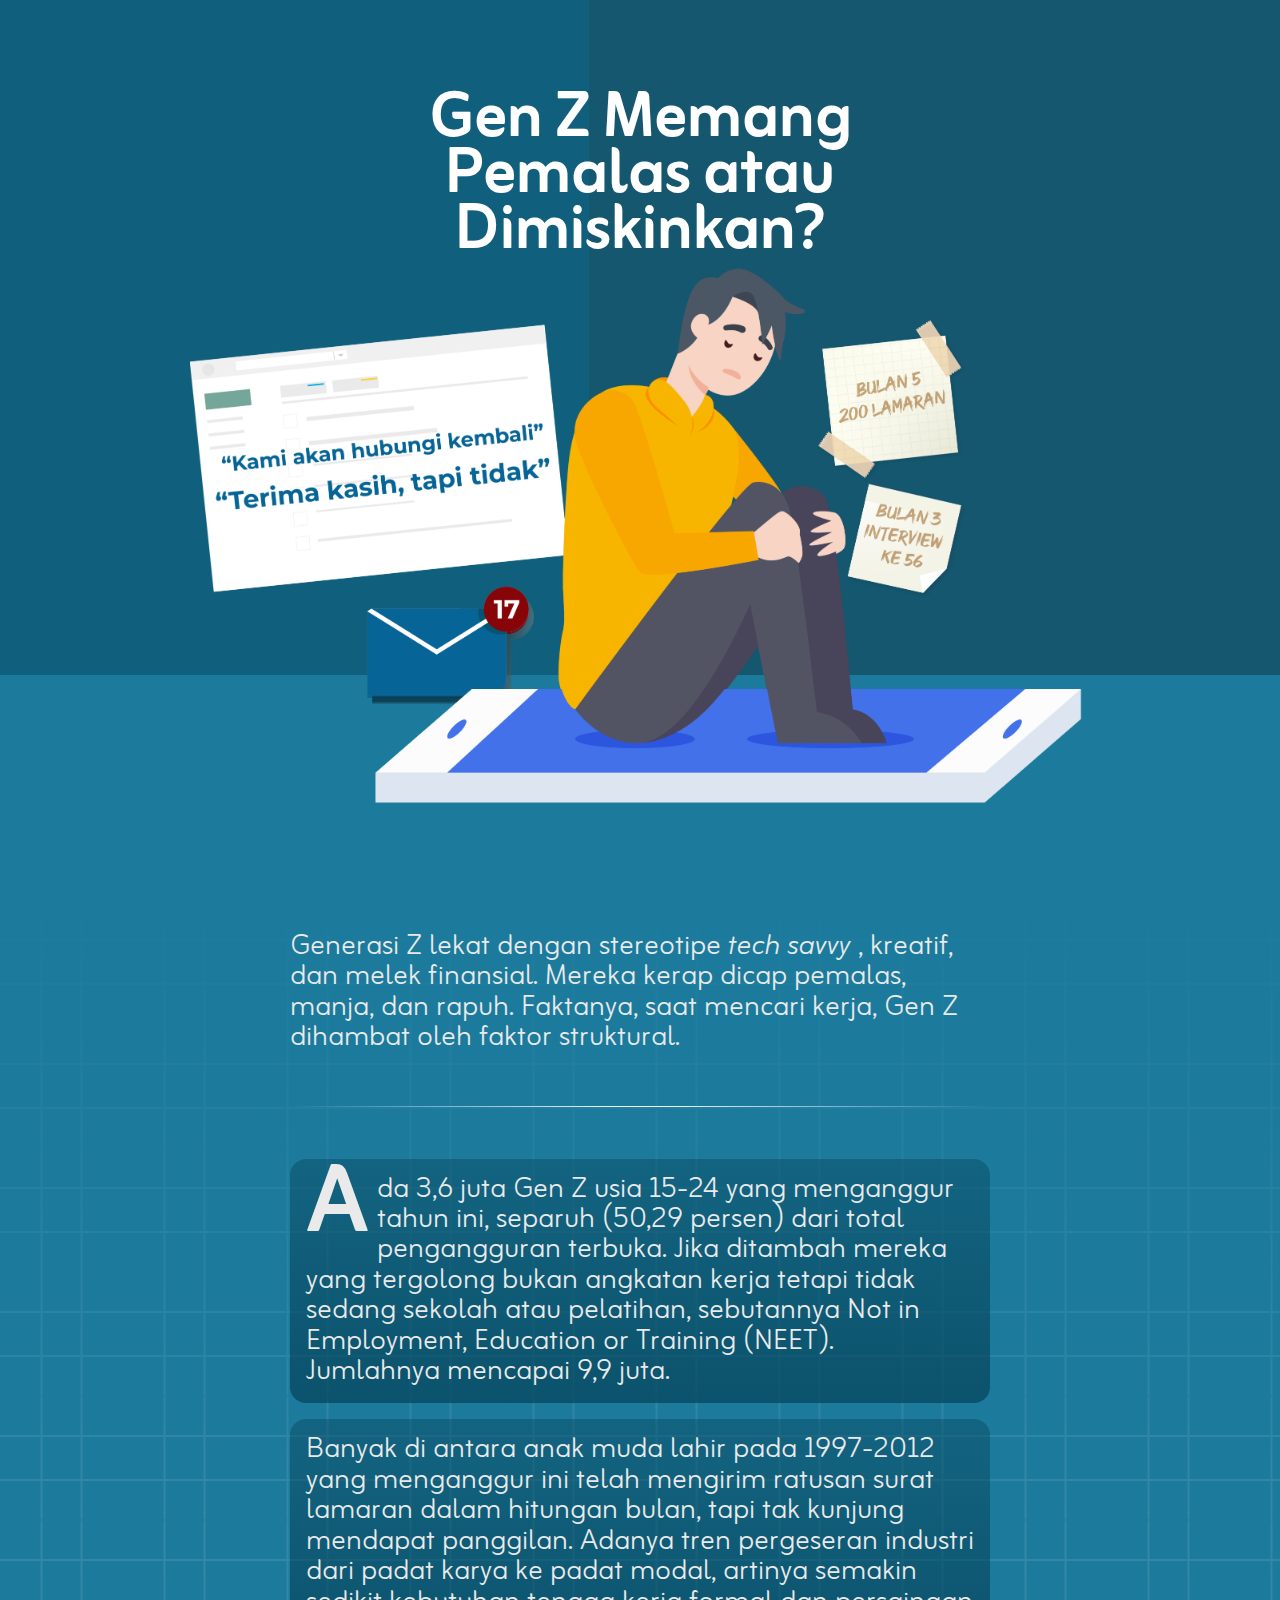
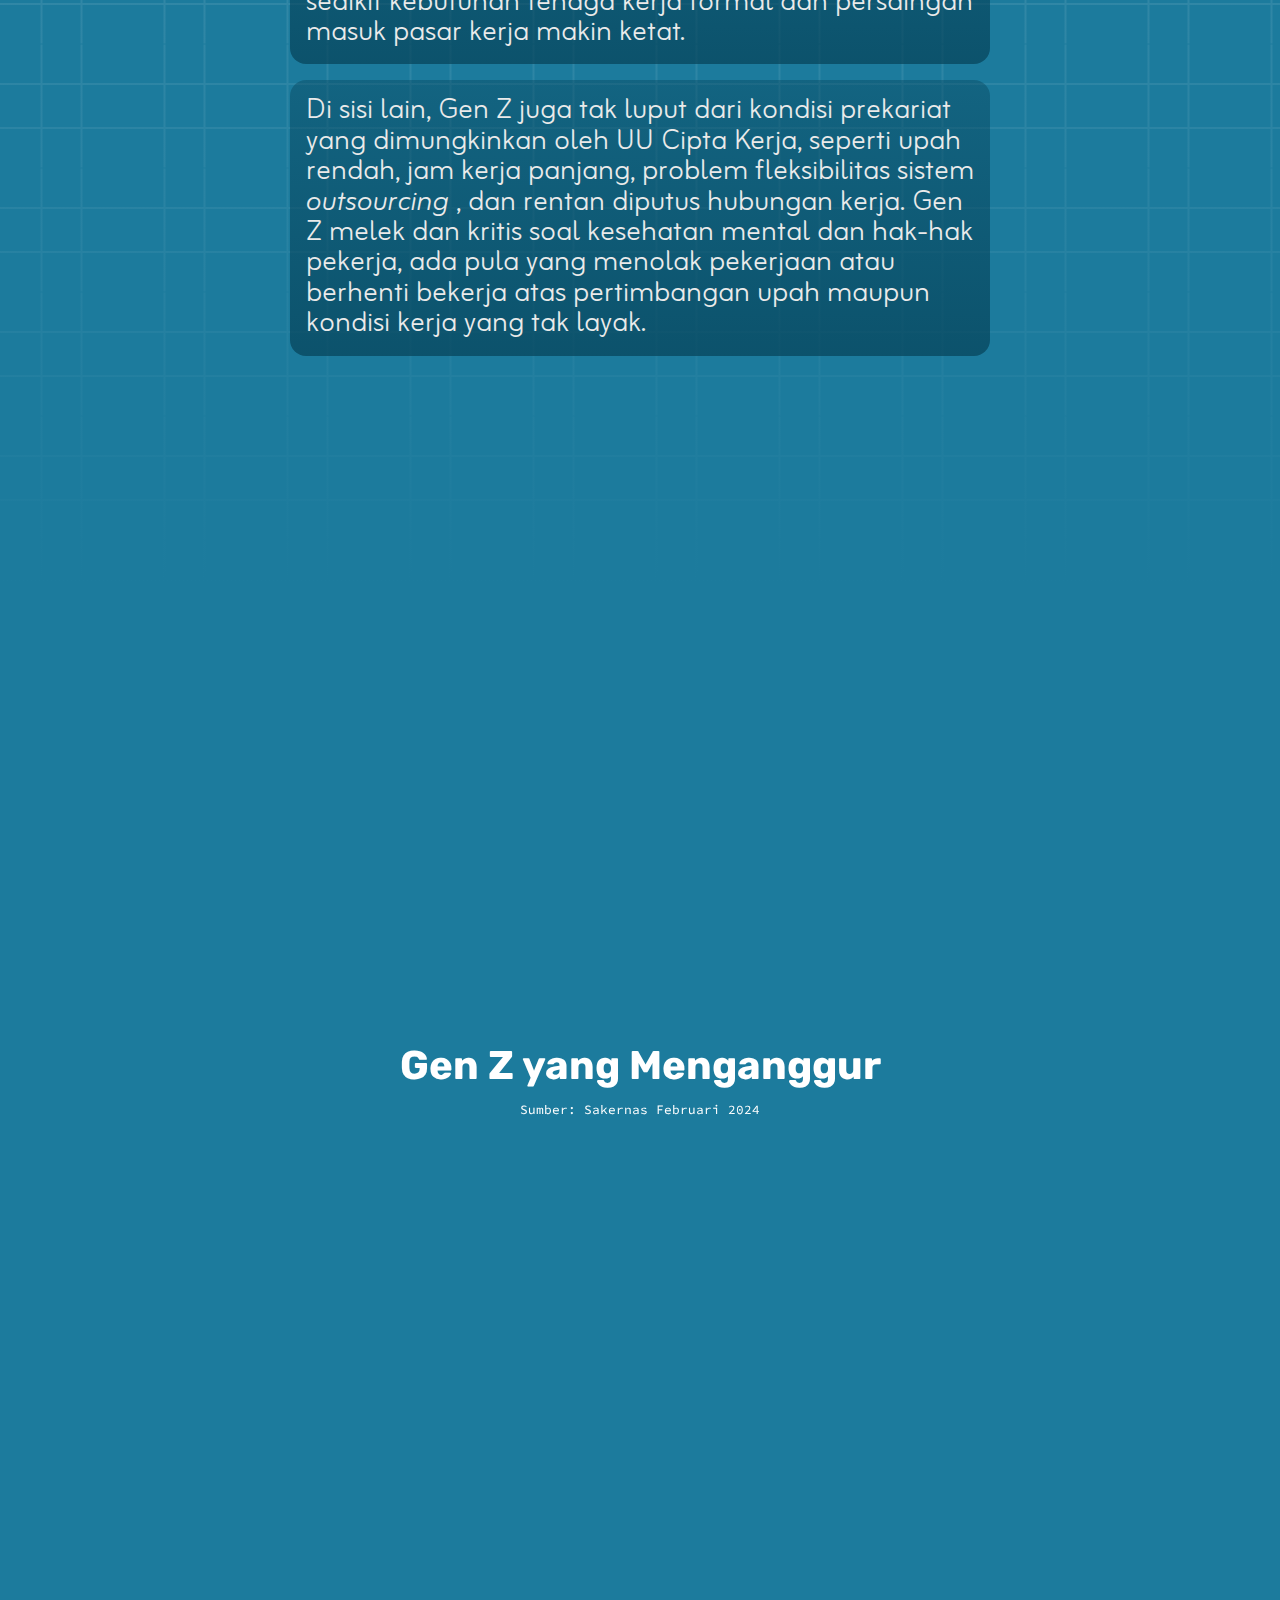
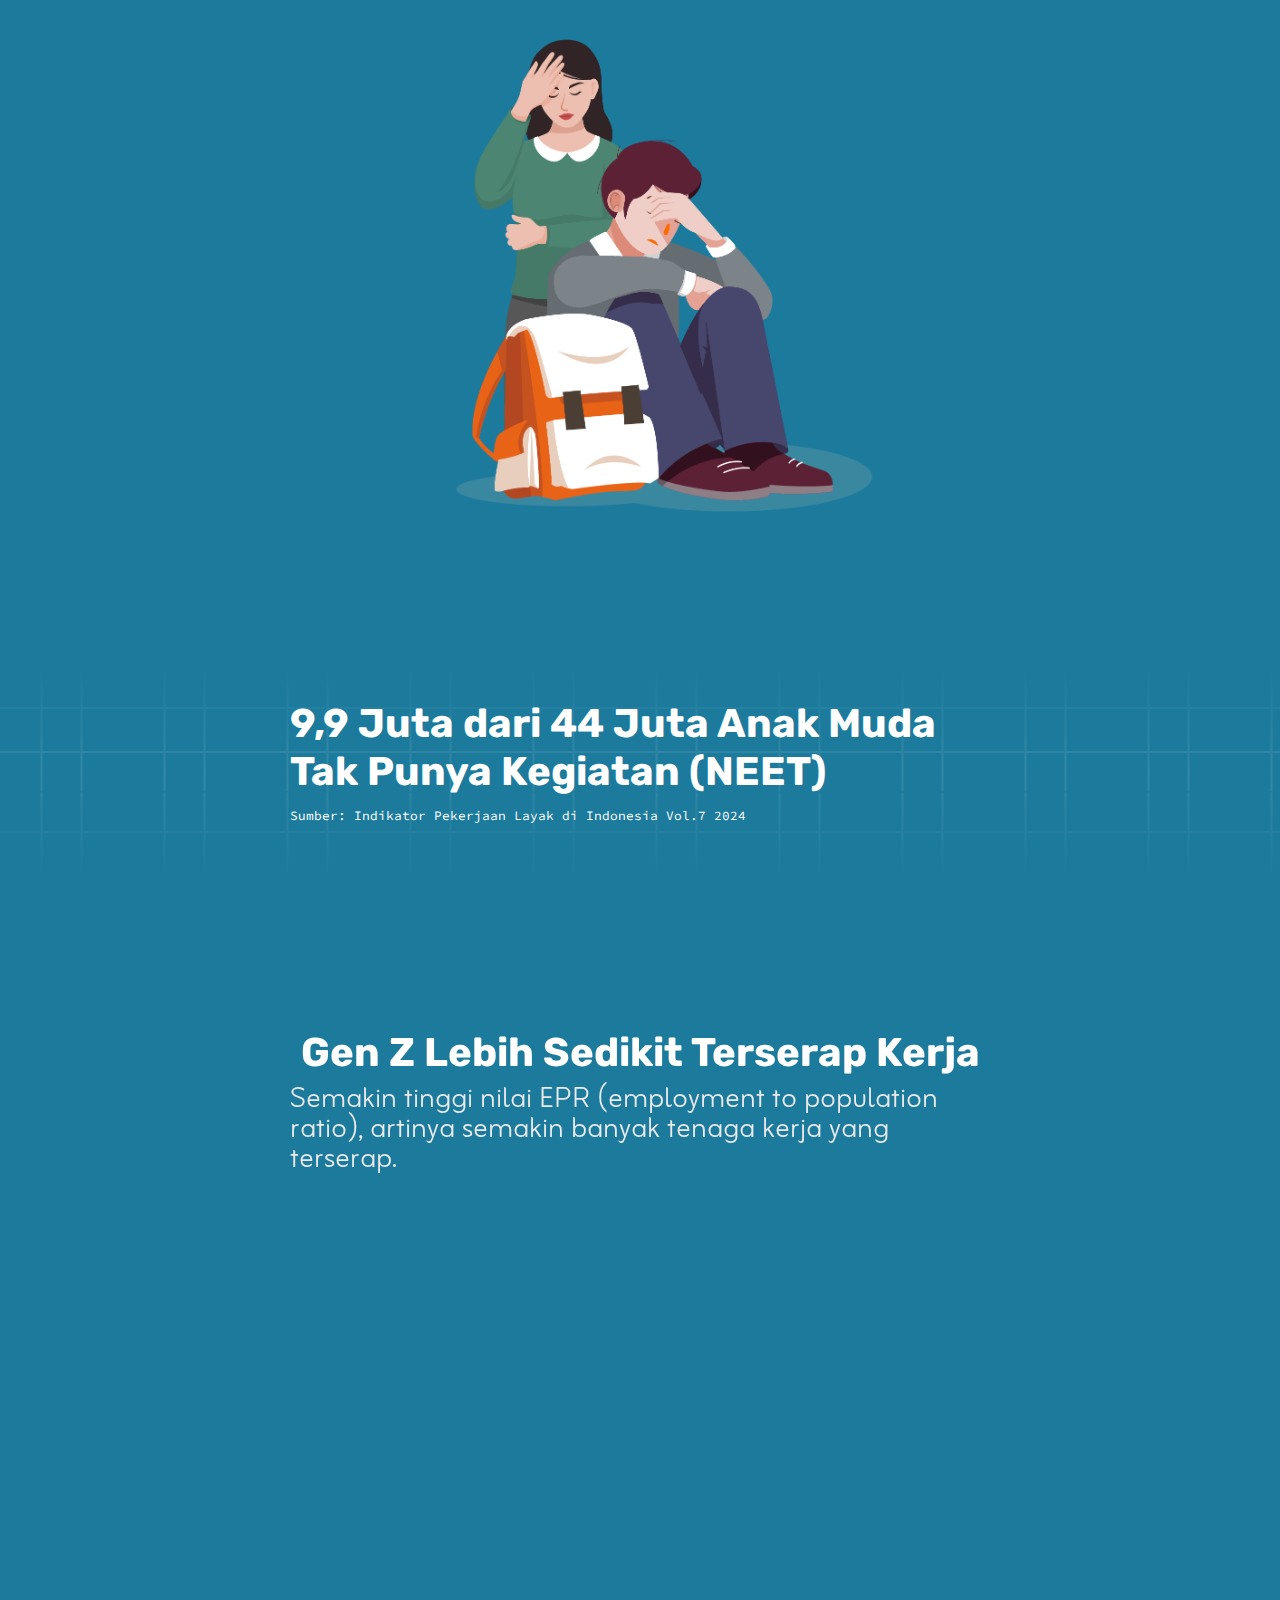
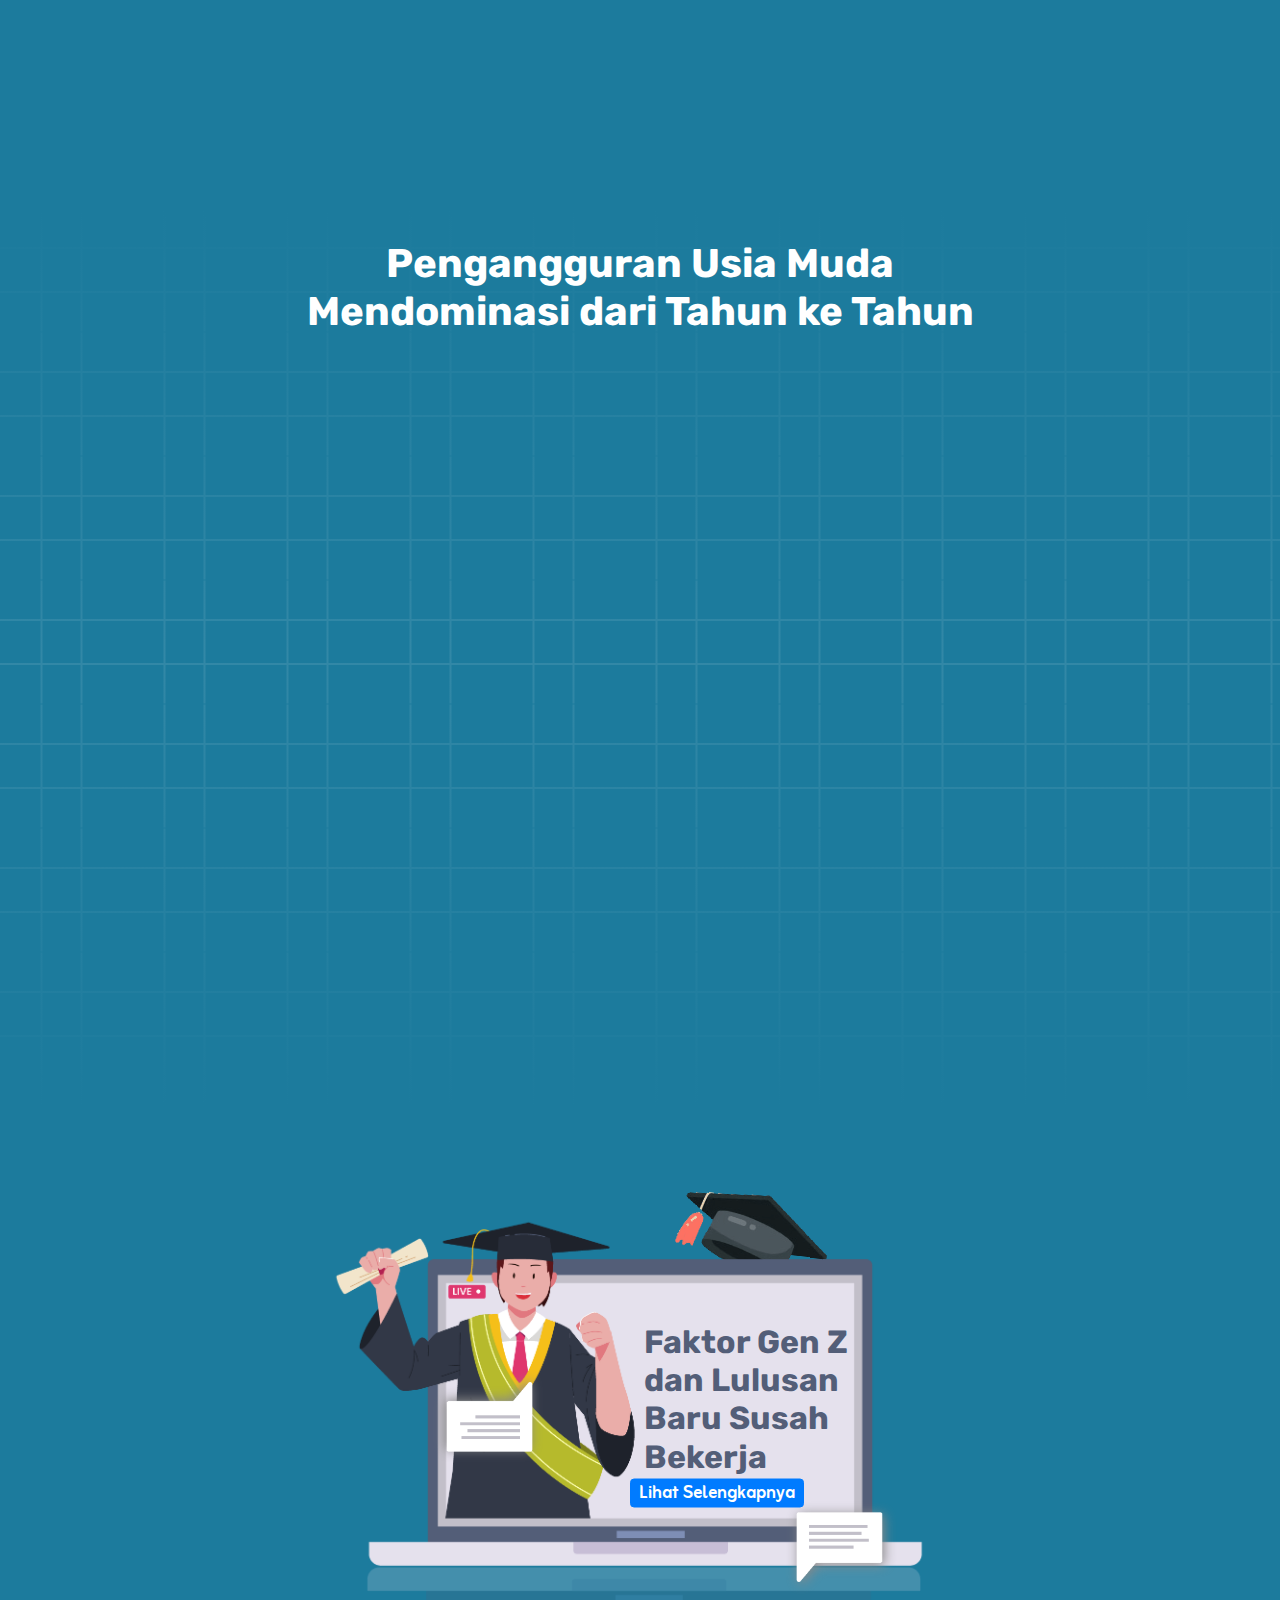
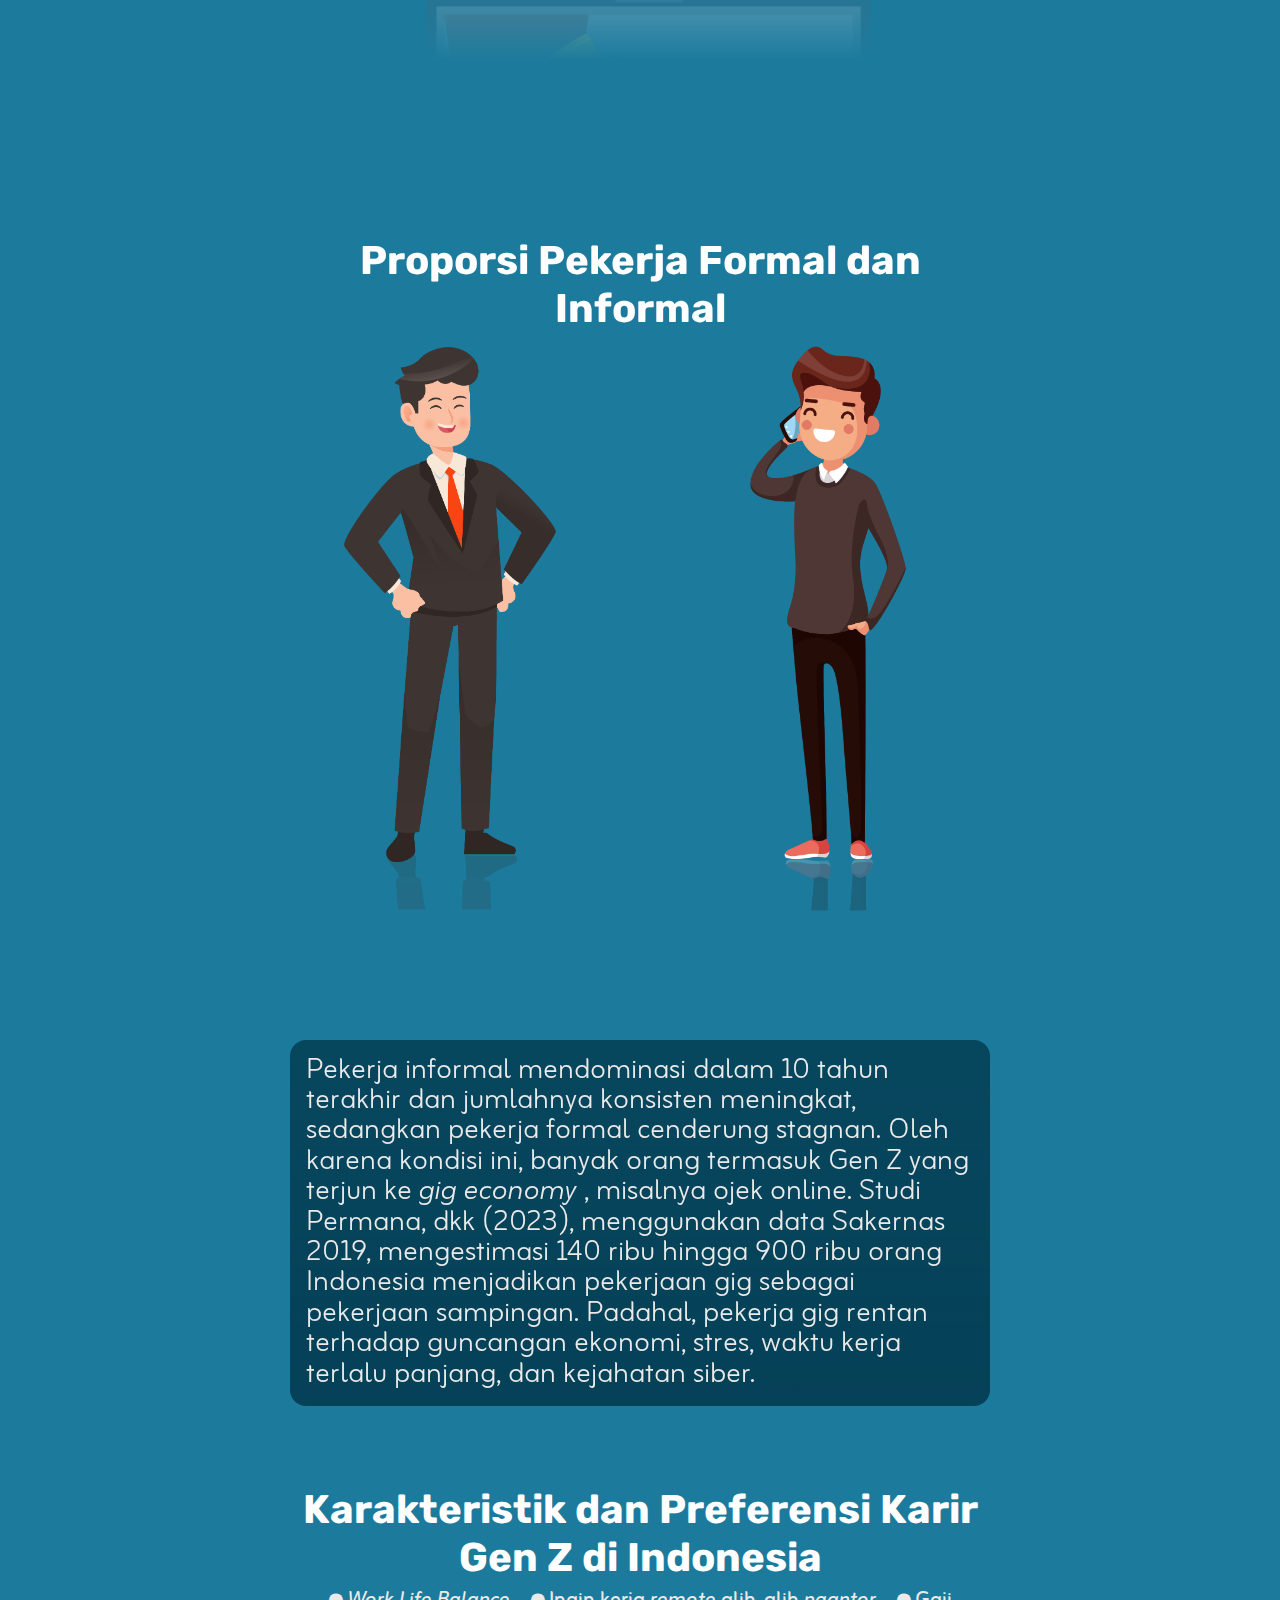
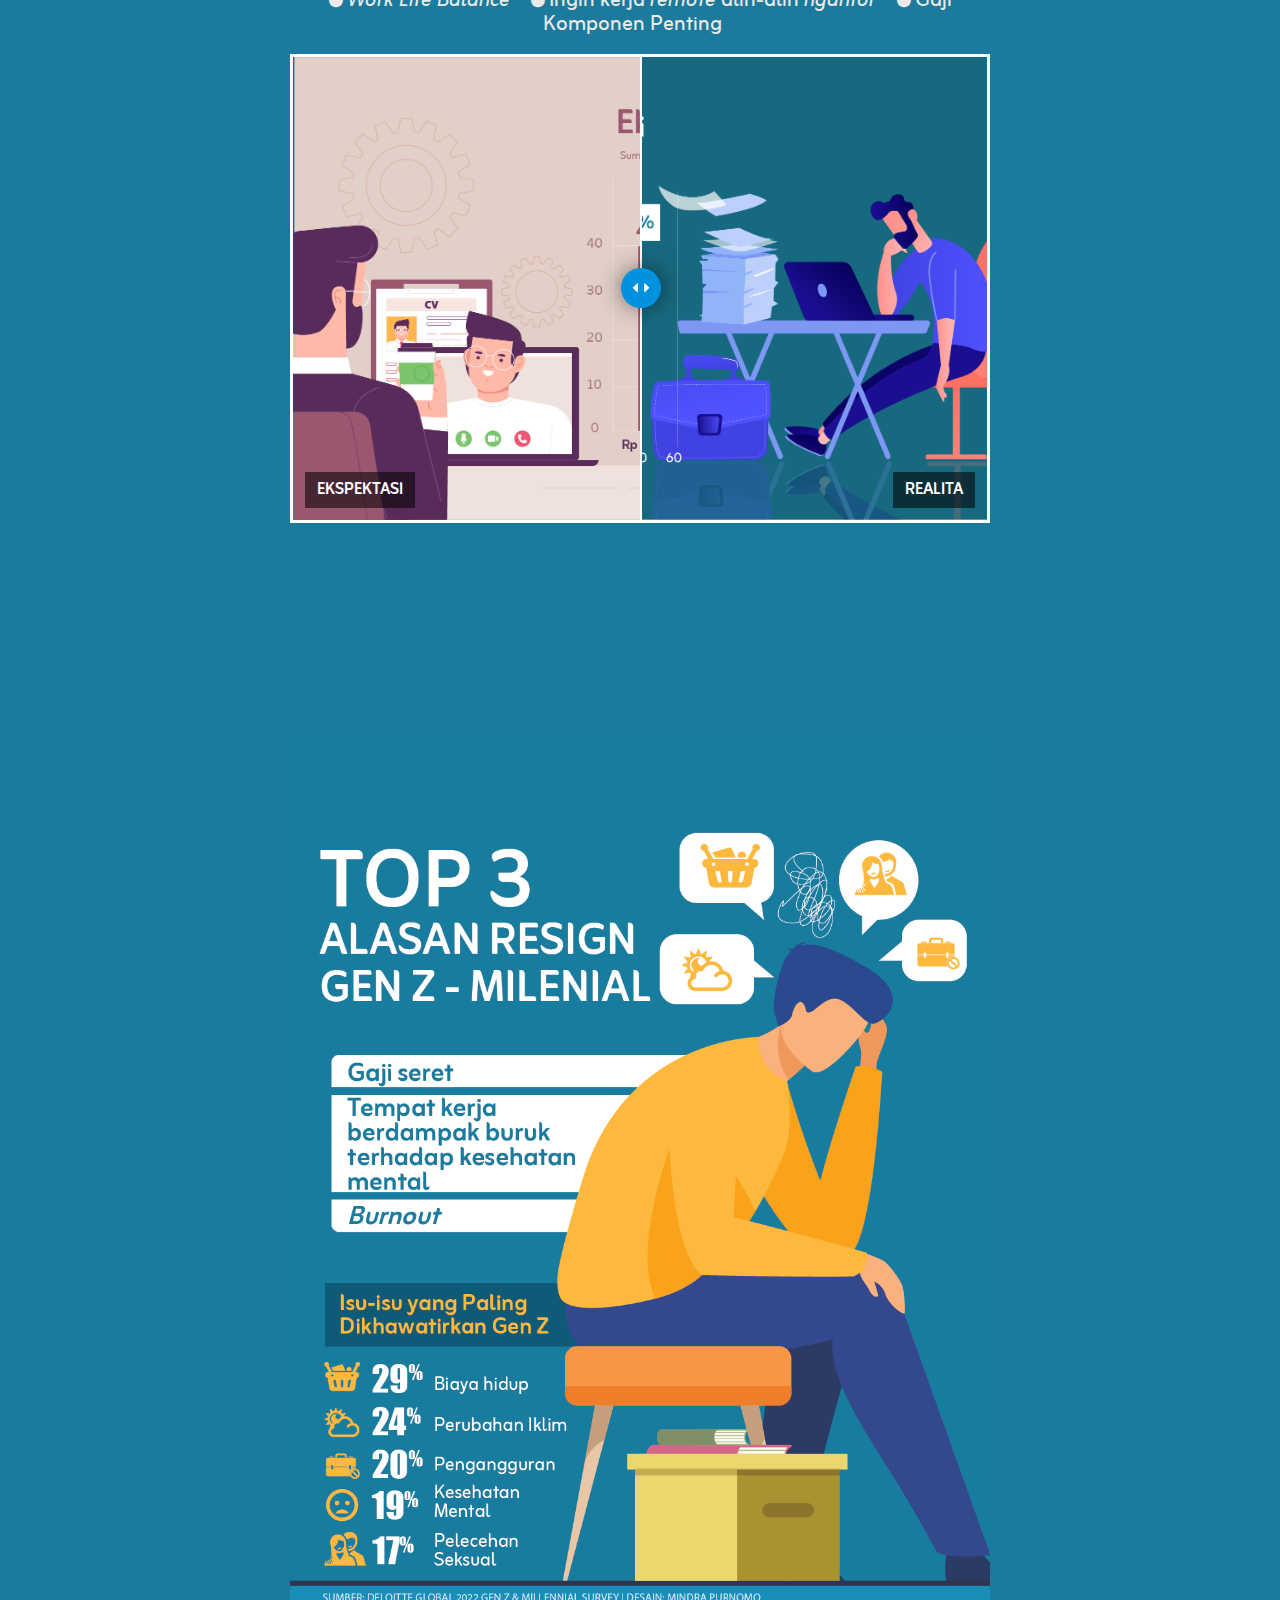
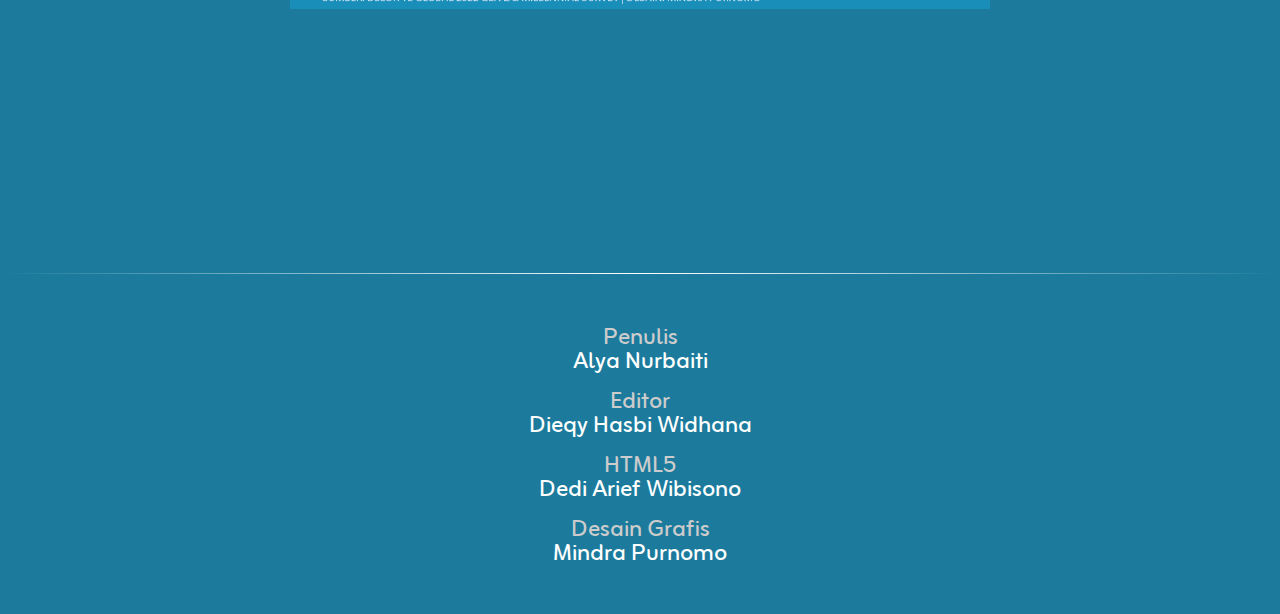
==== commit 12da806f: "uodate" ====
--- a/index.html
+++ b/index.html
@@ -43,10 +43,10 @@
                         </div>
                     </div>
                 </section>
-                <section class="pembukaan">
+                <section class="pembukaan tambah-kotak">
                     <!-- <div class="sticky-mode"> -->
                     <!-- </div> -->
-                    <div class="wrap-detikx">
+                    <div class="wrap-detikx totop">
                         <!-- <div class="bawahx">
                             <img src="img/tangga2.png" alt="">
                         </div> -->
--- a/sass/style.css
+++ b/sass/style.css
@@ -1 +1 @@
-﻿@import"https://fonts.googleapis.com/css2?family=Zain:wght@300;400;900&family=Teachers:wght@400;900&family=Rubik&family=Paytone+One&family=Source+Code+Pro:wght@400;900&family=Roboto+Slab&family=Mulish&display=swap";.labels{background:#840020;padding:4px 8px;color:#fff;text-transform:uppercase;width:fit-content;margin:0 auto 8px;font-size:1rem}@media screen and (max-width: 768px){.labels{margin:0}}.preloader{position:fixed;top:0;bottom:0;left:0;right:0;z-index:999999;background:#ab3138}.preloader .waiting{position:absolute;transform:translate(-50%, -50%);left:50%;top:50%;width:200px;height:auto}.preloader .waiting img{width:100%;height:100%;object-fit:contain}.preloader .animate{-webkit-animation-duration:.5s;animation-duration:.5s;-webkit-animation-fill-mode:both;animation-fill-mode:both;-webkit-animation-timing-function:linear;animation-timing-function:linear;animation-iteration-count:infinite;-webkit-animation-iteration-count:infinite;-webkit-animation-name:bounce;animation-name:bounce}@-webkit-keyframes bounce{0%,100%{-webkit-transform:translateX(0)}50%{-webkit-transform:translateX(-10px)}}@keyframes bounce{0%,100%{transform:translateX(0)}50%{transform:translateX(-10px)}}.preloader .bounce{-webkit-animation-name:bounce;animation-name:bounce}.mb-80{margin-bottom:20vh}.source-code{font-family:"Source Code Pro"}section{padding:32px 0;background:#ab3138;min-height:100vh;z-index:11;position:relative}section h3{color:#ab3138}section .bg-block{background:#fff;padding:16px;border-radius:16px}section .text-center h3{font-size:2.5rem}section p,section li{font-size:1.8rem;color:#eaeaea;font-weight:300;line-height:1.9rem}@media screen and (max-width: 768px){section p,section li{font-size:2rem;line-height:2rem}}@media screen and (max-width: 400px){section p,section li{font-size:1.6rem;line-height:1.6rem}}.slick-next,.slick-prev{z-index:17 !important;width:40px;height:40px;border-radius:50%;background:rgba(206,147,82,.8)}.slick-next:focus,.slick-next:hover,.slick-prev:focus,.slick-prev:hover{background:rgba(206,147,82,.5)}.slick-next::before,.slick-prev::before{font-family:"fontAwesome" !important;font-size:32px !important;color:#fff !important;font-weight:700 !important}@media screen and (max-width: 766px){.slick-next::before,.slick-prev::before{font-size:32px !important}}.slick-prev{left:-16px !important}@media screen and (max-width: 768px){.slick-prev{left:-16px !important}}.slick-prev::before{content:"" !important}.slick-next{right:-16px !important}@media screen and (max-width: 768px){.slick-next{right:-16px !important}}.slick-next::before{content:"" !important}.sticky-mode{position:sticky;left:0;right:0;top:0;bottom:0;min-height:100vh}.wrap-detikx{width:700px;position:relative;margin:0 auto}@media screen and (max-width: 766px){.wrap-detikx{width:90%;margin:0 auto;display:block}}.line-line{width:100%;height:1px;background:linear-gradient(to right, transparent, white, transparent);margin:52px 0}.totop{position:relative;z-index:19}.firstletter::first-letter{float:left;font-weight:bold;margin-right:8px;font-size:60px;font-size:6rem;line-height:40px;line-height:4rem;height:4rem;text-transform:uppercase}main{overflow-x:clip;background:#fafafa}html,body{position:relative;height:100%;font-family:"Zain" !important}html h1,html h2,html h3,body h1,body h2,body h3{font-family:"Rubik",sans-serif !important}h4,h5{font-family:"Rubik",sans-serif !important;font-weight:bold}.slick-slide{margin:0 8px}.slick-list{margin:0 -8px}.img{width:100%}.img img{width:100%;height:100%;object-fit:cover}.hello{width:100%;height:auto;margin-top:8px;border-radius:16px;margin-bottom:16px;background:linear-gradient(to top, #054157, rgba(5, 65, 87, 0.9));position:relative}.hello .content{padding:16px 16px;position:relative;z-index:2}.hello .content p{margin-bottom:0}section .nav-pills .nav-link.active,section .nav-pills .show>.nav-link{background:#333;color:#fff}section .nav-pills .nav-link{border-radius:25px}.dashboard-content{display:none}#nav.no_index,#share{z-index:19 !important}#nav.dark{background:#7c181f !important}.footer{z-index:19}.share_icon{color:#fff !important}.share_icon>a{padding:2px 0 !important}@media screen and (max-width: 768px){.share_icon>a{padding:0 !important;width:28px;height:28px}}.share_icon>a i{font-size:25px !important;line-height:initial !important}@media screen and (max-width: 766px){.share_icon>a i{font-size:16px !important;line-height:initial !important;width:30px !important;height:30px !important}}#nav{backdrop-filter:blur(11px)}.bg-blues{background:#ab3138 !important}.share_icon>a{padding:0 !important}.baca-detikx .bacajuga_box{display:initial !important}.baca-detikx .bacajuga_box .container{display:none}.baca-detikx .bacajuga{width:100% !important;display:block}.baca-detikx .bacajuga a{display:inline-block;padding:0px;width:47% !important;margin:0 8px;border-radius:24px;position:relative;height:320px;text-align:left}.baca-detikx .bacajuga a::after{border-radius:24px}@media screen and (max-width: 766px){.baca-detikx .bacajuga a{width:100% !important;margin:4px 0}}.baca-detikx .bacajuga a:hover{text-decoration:none;color:orange !important}.baca-detikx .bacajuga a article{position:absolute;top:initial;width:100%;background:linear-gradient(to top, black, transparent);padding:8px 16px;border-radius:24px;bottom:0;transform:initial}.baca-detikx .bacajuga a article h2{font-family:"Zain" !important;font-size:1.2rem}.haha,.hahad{background:#fff;border-radius:16px;padding:0px 8px;position:absolute;top:165px;right:0}@media screen and (max-width: 768px){.haha,.hahad{display:none;color:#333;top:140px}}.haha:hover,.hahad:hover{background:rgba(206,147,82,.5)}.all-helping{position:absolute;inset:0;background:#fff;text-align:center;width:100%;height:100%;z-index:17}.slider{display:none}.slider.slick-initialized{display:block}@media screen and (max-width: 768px){.help-bawah{position:fixed;bottom:0;left:0;right:0;width:100%;height:59px;background:#ccc;z-index:21}}:root{--color: rgba(122, 122, 124, 0.918)}.banner{padding:0}.banner .titlex{position:absolute;left:50%;top:20%;transform:translate(-50%, -50%);z-index:12;width:50%;text-align:center}@media screen and (max-width: 768px){.banner .titlex{width:90%;top:30%}}.banner .titlex h2{font-family:"Zain" !important;font-size:4rem;font-weight:bold;color:#fff;line-height:3.5rem}@media screen and (max-width: 768px){.banner .titlex h2{font-size:2.5rem;line-height:2.5rem;margin-bottom:0}}.banner::before{content:"";position:absolute;left:0;right:0;top:0;width:100%;height:100%;background:linear-gradient(to bottom, #10607d 74%, #1c7b9d 70%)}@media screen and (max-width: 768px){.banner::before{background:linear-gradient(to bottom, #10607d 62%, #1c7b9d 60%)}}.banner::after{content:"";position:absolute;inset:0;width:100%;height:75%;background:linear-gradient(to right, #10607d 46%, #15576f 44%)}@media screen and (max-width: 768px){.banner::after{height:75%}}@media screen and (max-width: 768px){.banner{background:linear-gradient(to top, #1c7b9d 30%, rgba(28, 123, 157, 0.8), #1c7b9d);min-height:78vh}}.banner .container_mouse{text-align:center;color:#eaeaea;position:relative;z-index:12;font-weight:bold;padding-top:2rem;cursor:pointer}@media screen and (max-width: 768px){.banner .container_mouse{padding-top:0;top:-40px}}.banner .container_mouse .mouse-btn{margin:10px auto;width:30px;height:60px;border:4px solid #eaeaea;border-radius:30px;display:flex}.banner .container_mouse .mouse-btn .mouse-scroll{display:block;width:16px;height:16px;background:linear-gradient(170deg, #eaeaea, rgba(0, 0, 0, 0.1));border-radius:50%;margin:auto;animation:scrolling 1s linear infinite}@keyframes scrolling{0%{opacity:0;transform:translateY(-20px)}100%{opacity:1;transform:translateY(20px)}}.banner .mata{position:absolute;z-index:15;left:64%;top:30%;transform:translate(0%, -68%);width:3px;height:auto}@media screen and (min-width: 415px)and (max-width: 768px){.banner .mata{z-index:15;left:77%;top:30%;width:3px;transform:translate(-16%, -65%)}}@media screen and (min-width: 300px)and (max-width: 414px){.banner .mata{z-index:15;left:72%;top:30%;width:2px;transform:translate(50%, -65%)}}.banner .mata img{width:100%;height:100%;object-fit:contain}.banner .pesan{position:absolute;top:85%;left:60%;z-index:6;filter:drop-shadow(2px 2px 6px #888);width:fit-content;transform:translate(100%, -100%);height:70px;animation:MoveUpDown 2s linear infinite}@media screen and (max-width: 768px){.banner .pesan{display:none}}.banner .pesan img{width:100%;height:100%;object-fit:contain}.banner .pesan2{position:absolute;top:60%;filter:drop-shadow(2px 2px 6px #888);left:10%;z-index:6;width:fit-content;transform:translate(100%, -100%) rotate(180deg);height:70px;animation:MoveUpDown21 3.5s linear infinite}@media screen and (max-width: 768px){.banner .pesan2{animation:MoveUpDown2 2.5s linear infinite;transform:translate(-50%, -100%) rotate(180deg);height:50px}}.banner .pesan2 img{width:100%;height:100%;object-fit:contain}.banner .title{position:absolute;text-align:left;left:60%;top:50%;transform:translate(-50%, -50%);width:20%;z-index:8;padding:8px;border-radius:8px 8px 0 0}.banner .title h2{font-weight:bold;font-family:"Zain" !important;color:#535e78;font-size:4.5rem;line-height:3.5rem}@media screen and (max-width: 768px){.banner .title h2{font-size:2.4rem;line-height:2rem}}@media screen and (max-width: 768px){.banner .title{left:69%;width:40%;background:transparent;top:50%}}.wrappers{width:fit-content;height:100vh;margin:0 auto;position:relative}@media screen and (max-width: 768px){.wrappers{height:50vh;top:20vh}}.wrappers .image{width:100%;height:100%;position:relative;z-index:5;top:0%}.wrappers .image::after{content:"";position:absolute;left:0;right:0;width:100%;bottom:0;height:50px;background:linear-gradient(to top, #1c7b9d, transparent)}.wrappers .image img{width:100%;height:100%;object-fit:cover}@media screen and (max-width: 768px){.wrappers .image img{object-fit:cover}}@media screen and (max-width: 768px){.wrappers .image{top:0%}}.wrappers .tangan{position:absolute;left:18vw;top:13vh;width:fit-content;height:35%}@media screen and (max-width: 768px){.wrappers .tangan{left:-14vw;top:12vh;height:30%}}.wrappers .tangan img{width:100%;height:100%;object-fit:contain}.wrappers img{width:100%;height:100%;object-fit:cover}.videox{position:absolute;left:63%;z-index:4;top:30%;outline:none;width:20vw;height:auto;transform:translate(-50%, -50%) rotate(6deg)}@media screen and (max-width: 768px){.videox{width:55%;top:40%;left:60%}}@keyframes MoveUpDown{0%,100%{left:60%}50%{left:65%}}@keyframes MoveUpDown21{0%,100%{left:10%}50%{left:15%}}@keyframes MoveUpDown2{0%,100%{left:0%}50%{left:5%}}@keyframes toga{0%,100%{top:30%;opacity:0}10%{top:30%;opacity:0}20%{top:30%;opacity:1}50%{top:20%;opacity:1}80%{top:20%;opacity:1}90%{top:20%;opacity:0}}.toga{position:absolute;left:50%;top:30%;opacity:0;transform:translate(-50%, -50%);width:auto;height:150px;z-index:4;animation:toga 2s linear infinite}.toga img{width:100%;height:100%;object-fit:contain}.source-code{color:#fff;font-family:"Source Code Pro"}.pembukaan{background:#1c7b9d}.pembukaan .hello{background:linear-gradient(to top, #054157, rgba(5, 65, 87, 0.4))}@media screen and (max-width: 768px){.pembukaan{z-index:10}}.pembukaan .bayangan{position:absolute;right:-8%;bottom:-16%;width:50%;height:auto;filter:grayscale(1) opacity(0.2)}.pembukaan .bayangan img{width:100%;height:100%;object-fit:cover}.pembukaan .bawah{position:absolute;bottom:0%;left:0;width:50%;z-index:4;height:auto}@media screen and (max-width: 768px){.pembukaan .bawah{width:100%;bottom:-5%;left:-8%}}.pembukaan .bawah img{width:100%;height:100%;object-fit:contain}.pembukaan .bawahx{position:absolute;top:50%;transform:translate(-50%, -50%);left:50%;width:fit-content;z-index:4;filter:drop-shadow(2px 0px 6px black);height:80vh}@media screen and (max-width: 768px){.pembukaan .bawahx{width:65%;right:0;bottom:-4%;filter:drop-shadow(2px 0px 6px black);height:fit-content}}.pembukaan .bawahx img{width:100%;height:100%;object-fit:contain}.pembukaan .wrap-detikx{padding-bottom:20vh}.pembukaan .wrap-detikx .hello{z-index:-1}.teropong{background:#1c7b9d;padding:8px;min-height:auto}.teropong .lala{position:absolute;left:50%;top:43%;transform:translate(-50%, -50%)}@media screen and (max-width: 768px){.teropong .lala{top:50%}}.teropong .contentx{position:absolute;left:50%;top:50%;transform:translate(-50%, -50%);width:100%}.teropong h3{color:#fff;font-size:2.5rem;font-weight:bold}@media screen and (max-width: 768px){.teropong h3{font-size:2rem !important}}.teropong .image{width:70%;height:auto;margin:0 auto}@media screen and (max-width: 768px){.teropong .image{width:100%}}.teropong .image img{width:100%;height:100%;object-fit:contain}.teropong .wrap-detikx{z-index:12}.teropong .choosen{position:relative}.teropong .choosen::after{content:"";position:absolute;bottom:20px;left:0;height:40px;right:0;z-index:-1;background:rgba(250,250,250,.1);border-radius:50%}.all-berlari{position:relative;width:100%;height:320px}@media screen and (max-width: 768px){.all-berlari{height:240px}}@keyframes lari{0%{opacity:0;left:0px}20%{left:0px;opacity:1}30%{left:0px;opacity:1}50%{left:-72px;opacity:1}80%{left:-72px;opacity:1}90%,100%{left:-72px;opacity:0}}.lari2{animation:lari 1.8s linear infinite;opacity:0}.lari{z-index:4}.lari,.lari2{position:absolute;inset:0;width:100%;height:100%}.lari img,.lari2 img{width:100%;height:100%;object-fit:contain}.highcharts-figure,.highcharts-data-table table{min-width:310px;max-width:800px;margin:1em auto}.highcharts-figure .height-update,.highcharts-data-table table .height-update{height:600px !important}@media screen and (max-width: 768px){.highcharts-figure .height-update,.highcharts-data-table table .height-update{height:500px !important}}#container{height:500px}.highcharts-data-table table{font-family:Verdana,sans-serif;border-collapse:collapse;border:1px solid #ebebeb;margin:10px auto;text-align:center;width:100%;max-width:500px}.highcharts-data-table caption{padding:1em 0;font-size:1.2em;color:#555}.highcharts-data-table th{font-weight:600;padding:.5em}.highcharts-data-table td,.highcharts-data-table th,.highcharts-data-table caption{padding:.5em}.highcharts-data-table thead tr,.highcharts-data-table tr:nth-child(even){background:#f8f8f8}.highcharts-data-table tr:hover{background:#f1f7ff}.min-height-auto{min-height:auto}.data{background:#1c7b9d}.data .imagexx{width:100%;height:130vh}.data .imagexx img{width:100%;height:100%;object-fit:contain}@media screen and (max-width: 768px){.data .imagexx{height:auto}}.data .gambar{width:320px;height:auto}@media screen and (max-width: 768px){.data .gambar{width:45%}}.data .gambar img{width:100%;height:100%;object-fit:contain}.data .imagex{width:100%;height:auto}.data .imagex img{width:100%;height:100%;object-fit:contain}.data.tambah-kotak::before{content:"";position:absolute;inset:0;width:100%;height:100%;background:url("../img/kotak.png");background-repeat:repeat}.data.tambah-kotak::after{content:"";position:absolute;inset:0;width:100%;height:100%;background:linear-gradient(to top, #1c7b9d, rgba(28, 123, 157, 0.9), #1c7b9d)}.data .wrappers{width:100%;height:520px;margin:0 auto 0;position:relative}@media screen and (max-width: 768px){.data .wrappers{height:50vh;top:20vh}}.data .wrappers .laptop{position:absolute;text-align:left;left:67%;font-size:2rem;top:50%;z-index:8;color:#535e78;transform:translate(-50%, -50%)}@media screen and (max-width: 768px){.data .wrappers .laptop{font-size:1.2rem !important;top:8%}}.data .wrappers .btn-click{position:absolute;left:61%;top:68%;transform:translate(-50%, -50%);z-index:13;padding:0px 8px;font-weight:bold;font-size:18px}@media screen and (max-width: 768px){.data .wrappers .btn-click{position:absolute;left:67%;top:27%;transform:translate(-50%, -50%);z-index:13;padding:0px 8px;font-weight:bold;font-size:14px}}.data .wrappers .image{width:100%;height:100%;position:relative;z-index:5}.data .wrappers .image::after{content:"";position:absolute;left:0;right:0;width:100%;bottom:0;height:50px;background:linear-gradient(to top, #1c7b9d, transparent)}.data .wrappers .image img{width:100%;height:100%;object-fit:cover}@media screen and (max-width: 768px){.data .wrappers .image img{object-fit:cover}}@media screen and (max-width: 768px){.data .wrappers .image{top:10%}}.data .wrappers .tangan{position:absolute;left:18vw;top:13vh;width:fit-content;height:35%}@media screen and (max-width: 768px){.data .wrappers .tangan{left:-14vw;top:12vh;height:30%}}.data .wrappers .tangan img{width:100%;height:100%;object-fit:contain}.data .wrappers img{width:100%;height:100%;object-fit:cover}.data .videox{position:absolute;left:63%;z-index:4;top:30%;outline:none;width:20vw;height:auto;transform:translate(-50%, -50%) rotate(6deg)}@media screen and (max-width: 768px){.data .videox{width:55%;top:-10%;left:76%}}@keyframes MoveUpDown{0%,100%{left:60%}50%{left:65%}}@keyframes MoveUpDown21{0%,100%{left:10%}50%{left:15%}}@keyframes MoveUpDown2{0%,100%{left:0%}50%{left:5%}}@keyframes toga{0%,100%{top:30%;opacity:0}10%{top:30%;opacity:0}20%{top:30%;opacity:1}50%{top:20%;opacity:1}80%{top:20%;opacity:1}90%{top:20%;opacity:0}}.data .toga{position:absolute;left:50%;top:30%;opacity:0;transform:translate(-50%, -50%);width:auto;height:150px;z-index:4;animation:toga 2s linear infinite}.data .toga img{width:100%;height:100%;object-fit:contain}.data .pesan{position:absolute;top:85%;left:60%;z-index:6;filter:drop-shadow(2px 2px 6px #888);width:fit-content;transform:translate(100%, -100%);height:70px;animation:MoveUpDown 2s linear infinite}@media screen and (max-width: 768px){.data .pesan{display:none}}.data .pesan img{width:100%;height:100%;object-fit:contain}.data .pesan2{position:absolute;top:60%;filter:drop-shadow(2px 2px 6px #888);left:10%;z-index:6;width:fit-content;transform:translate(100%, -100%) rotate(180deg);height:70px;animation:MoveUpDown21 3.5s linear infinite}@media screen and (max-width: 768px){.data .pesan2{animation:MoveUpDown2 2.5s linear infinite;transform:translate(-50%, -100%) rotate(180deg);height:50px;top:35%}}.data .pesan2 img{width:100%;height:100%;object-fit:contain}.data h3{color:#fff;font-size:2.5rem;font-weight:bold}@media screen and (max-width: 768px){.data h3{font-size:2rem !important}}.data .data-image{position:relative;width:100%;height:80vh}.data .data-image .grafis{position:absolute;left:50%;top:50%;width:80%;border-radius:24px;height:auto;transform:translate(-50%, -50%);background:linear-gradient(to bottom, rgba(255, 255, 255, 0.7), rgba(255, 255, 255, 0.4));padding:16px}@media screen and (max-width: 768px){.data .data-image .grafis{width:100%}}.data .data-image .grafis__data{display:inline-block;text-align:center;width:45%}.data .data-image .grafis__data .juduls{font-size:1.3rem;line-height:1.3rem;color:#fff;width:fit-content;margin:0 auto;border-radius:16px;padding:4px 16px;background:rgba(63,63,63,.7)}@media screen and (max-width: 768px){.data .data-image .grafis__data .juduls{font-size:1.2rem;line-height:1.2rem}}.data .data-image .grafis__data .dataz{font-size:3rem;font-weight:bold;line-height:2rem}.data .data-image .grafis__data .dataz::after{content:" jiwa";font-size:1.2rem;font-weight:normal}@media screen and (max-width: 768px){.data .data-image .grafis__data .dataz{font-size:1.5rem;line-height:1.5rem}}.data .image{width:70%;height:auto;position:absolute;left:50%;top:50%;transform:translate(-50%, -50%)}@media screen and (max-width: 768px){.data .image{width:100%}}.data .image img{width:100%;height:100%;object-fit:contain}.data .contentx{position:absolute;left:50%;top:50%;transform:translate(-50%, -50%);width:100%}.data .choosen{position:relative}.data .choosen::after{content:"";position:absolute;bottom:20px;left:0;height:40px;right:0;z-index:-1;background:rgba(250,250,250,.1);border-radius:50%}.color-black{color:#000 !important}.color-black .font-12{font-size:1.5rem;line-height:1.5rem}.color-black p{color:#3f3f3f !important}.color-black .font-bold{font-weight:bold}@media screen and (max-width: 768px){.helpo-100{width:100%}}@media screen and (max-width: 768px){.mtop-min{top:-30vh}}.modal-content{background:linear-gradient(to top, #ffe19f, #f4aa5b)}@media screen and (max-width: 768px){.modal-content{background:linear-gradient(to top, #ffe19f 70%, #f4aa5b 46%)}}.modal ul{margin:0;padding:0 8px}.modal li{font-size:1.3rem;line-height:1.6rem}.modal .imagesx{width:100%;height:240px}.modal .imagesx img{width:100%;height:100%;object-fit:contain}.alls{margin-bottom:16px;text-align:center}.alls .jobs{color:#ccc !important}.alls .jobs,.alls .name{font-size:1.5rem;color:#fff;line-height:1.5rem}.komponen{margin:8px auto 16px;text-align:center}@media screen and (max-width: 768px){.komponen{text-align:left}}@media screen and (max-width: 768px){.komponen .d-inline{display:block !important}}.komponen i{color:#eaeaea}.komponen span{font-size:1.3rem;line-height:1.3rem;color:#eaeaea}.image-comparison{max-width:100%;border:3px solid #fff;margin-right:auto;margin-left:auto}.image-comparison__slider-wrapper{position:relative}.image-comparison__label{font-size:0;line-height:0}.image-comparison__label,.image-comparison__range{position:absolute;top:0;left:0;width:100%;height:100%;margin:0;padding:0;background-color:transparent;border:none;appearance:none;outline:none;cursor:ew-resize;z-index:20}@media(hover){.image-comparison__range:hover~.image-comparison__slider .image-comparison__thumb{transform:scale(1.2)}}.image-comparison .image-comparison__slider-wrapper .image-comparison__range:active~.image-comparison__slider .image-comparison__thumb,.image-comparison .image-comparison__slider-wrapper .image-comparison__range:focus~.image-comparison__slider .image-comparison__thumb,.image-comparison .image-comparison__slider-wrapper .image-comparison__range--active~.image-comparison__slider .image-comparison__thumb{transform:scale(0.8);background-color:rgba(0,97,127,.5)}.image-comparison__image-wrapper--overlay{position:absolute;top:0;left:0;width:calc(50% + 1px);height:100%;overflow:hidden}.image-comparison__figure{margin:0}.image-comparison__figure::before{content:"";position:absolute;top:0;left:0;width:100%;height:100%;background-color:#f2f2f2}.image-comparison__figure:not(.image-comparison__figure--overlay){position:relative;padding-top:66.666666667%}.image-comparison__image{position:absolute;top:0;left:0;width:100%;height:100%;object-fit:cover;object-position:0 50%;overflow:hidden}.image-comparison__figure--overlay .image-comparison__image{z-index:1}.image-comparison__caption{position:absolute;bottom:12px;min-width:max-content;display:flex;flex-direction:column;flex-wrap:nowrap;color:#fff;font-weight:bold;text-transform:uppercase}@media screen and (max-width: 40.063em){.image-comparison__caption{font-size:12px}}.image-comparison__caption--before{left:12px;z-index:2}.image-comparison__caption--after{right:12px;text-align:right}.image-comparison__caption-body{max-width:40vmin;padding:6px 12px;background-color:rgba(0,0,0,.55)}.image-comparison__slider{position:absolute;top:0;left:50%;width:2px;height:100%;background-color:#fff;transition:background-color .3s ease-in-out;z-index:10}.image-comparison__range--active~.image-comparison__slider{background-color:rgba(255,255,255,0)}.image-comparison__thumb{position:absolute;top:calc(50% - 20px);left:calc(50% - 20px);width:40px;height:40px;display:flex;flex-direction:column;justify-content:center;align-items:center;background-color:#0091df;color:#fff;border-radius:50%;box-shadow:0 0 22px 0 rgba(0,0,0,.5);transform-origin:center;transition:transform .3s ease-in-out,background-color .3s ease-in-out}.image-comparison__range::-webkit-slider-runnable-track{width:40px;height:40px;opacity:0}.image-comparison__range::-moz-range-thumb{width:40px;height:40px;opacity:0}.image-comparison__range::-webkit-slider-thumb{width:40px;height:40px;opacity:0}.image-comparison__range::-ms-fill-lower{background-color:transparent}.image-comparison__range::-ms-track{position:relative;top:0;left:0;width:100%;height:100%;border:none;margin:0;padding:0;background-color:transparent;color:transparent;outline:none;cursor:col-resize}.image-comparison__range::-ms-thumb{width:.5%;height:100%;opacity:0}.image-comparison__range::-ms-tooltip{display:none}/*# sourceMappingURL=style.css.map */
+﻿@import"https://fonts.googleapis.com/css2?family=Zain:wght@300;400;900&family=Teachers:wght@400;900&family=Rubik&family=Paytone+One&family=Source+Code+Pro:wght@400;900&family=Roboto+Slab&family=Mulish&display=swap";.labels{background:#840020;padding:4px 8px;color:#fff;text-transform:uppercase;width:fit-content;margin:0 auto 8px;font-size:1rem}@media screen and (max-width: 768px){.labels{margin:0}}.preloader{position:fixed;top:0;bottom:0;left:0;right:0;z-index:999999;background:#ab3138}.preloader .waiting{position:absolute;transform:translate(-50%, -50%);left:50%;top:50%;width:200px;height:auto}.preloader .waiting img{width:100%;height:100%;object-fit:contain}.preloader .animate{-webkit-animation-duration:.5s;animation-duration:.5s;-webkit-animation-fill-mode:both;animation-fill-mode:both;-webkit-animation-timing-function:linear;animation-timing-function:linear;animation-iteration-count:infinite;-webkit-animation-iteration-count:infinite;-webkit-animation-name:bounce;animation-name:bounce}@-webkit-keyframes bounce{0%,100%{-webkit-transform:translateX(0)}50%{-webkit-transform:translateX(-10px)}}@keyframes bounce{0%,100%{transform:translateX(0)}50%{transform:translateX(-10px)}}.preloader .bounce{-webkit-animation-name:bounce;animation-name:bounce}.mb-80{margin-bottom:20vh}.source-code{font-family:"Source Code Pro"}section{padding:32px 0;background:#ab3138;min-height:100vh;z-index:11;position:relative}section h3{color:#ab3138}section .bg-block{background:#fff;padding:16px;border-radius:16px}section .text-center h3{font-size:2.5rem}section p,section li{font-size:1.8rem;color:#eaeaea;font-weight:300;line-height:1.9rem}@media screen and (max-width: 768px){section p,section li{font-size:2rem;line-height:2rem}}@media screen and (max-width: 400px){section p,section li{font-size:1.6rem;line-height:1.6rem}}.slick-next,.slick-prev{z-index:17 !important;width:40px;height:40px;border-radius:50%;background:rgba(206,147,82,.8)}.slick-next:focus,.slick-next:hover,.slick-prev:focus,.slick-prev:hover{background:rgba(206,147,82,.5)}.slick-next::before,.slick-prev::before{font-family:"fontAwesome" !important;font-size:32px !important;color:#fff !important;font-weight:700 !important}@media screen and (max-width: 766px){.slick-next::before,.slick-prev::before{font-size:32px !important}}.slick-prev{left:-16px !important}@media screen and (max-width: 768px){.slick-prev{left:-16px !important}}.slick-prev::before{content:"" !important}.slick-next{right:-16px !important}@media screen and (max-width: 768px){.slick-next{right:-16px !important}}.slick-next::before{content:"" !important}.sticky-mode{position:sticky;left:0;right:0;top:0;bottom:0;min-height:100vh}.wrap-detikx{width:700px;position:relative;margin:0 auto}@media screen and (max-width: 766px){.wrap-detikx{width:90%;margin:0 auto;display:block}}.line-line{width:100%;height:1px;background:linear-gradient(to right, transparent, white, transparent);margin:52px 0}.totop{position:relative;z-index:19}.firstletter::first-letter{float:left;font-weight:bold;margin-right:8px;font-size:60px;font-size:6rem;line-height:40px;line-height:4rem;height:4rem;text-transform:uppercase}main{overflow-x:clip;background:#fafafa}html,body{position:relative;height:100%;font-family:"Zain" !important}html h1,html h2,html h3,body h1,body h2,body h3{font-family:"Rubik",sans-serif !important}h4,h5{font-family:"Rubik",sans-serif !important;font-weight:bold}.slick-slide{margin:0 8px}.slick-list{margin:0 -8px}.img{width:100%}.img img{width:100%;height:100%;object-fit:cover}.hello{width:100%;height:auto;margin-top:8px;border-radius:16px;margin-bottom:16px;background:linear-gradient(to top, #054157, rgba(5, 65, 87, 0.9));position:relative}.hello .content{padding:16px 16px;position:relative;z-index:2}.hello .content p{margin-bottom:0}section .nav-pills .nav-link.active,section .nav-pills .show>.nav-link{background:#333;color:#fff}section .nav-pills .nav-link{border-radius:25px}.dashboard-content{display:none}#nav.no_index,#share{z-index:19 !important}#nav.dark{background:#7c181f !important}.footer{z-index:19}.share_icon{color:#fff !important}.share_icon>a{padding:2px 0 !important}@media screen and (max-width: 768px){.share_icon>a{padding:0 !important;width:28px;height:28px}}.share_icon>a i{font-size:25px !important;line-height:initial !important}@media screen and (max-width: 766px){.share_icon>a i{font-size:16px !important;line-height:initial !important;width:30px !important;height:30px !important}}#nav{backdrop-filter:blur(11px)}.bg-blues{background:#ab3138 !important}.share_icon>a{padding:0 !important}.baca-detikx .bacajuga_box{display:initial !important}.baca-detikx .bacajuga_box .container{display:none}.baca-detikx .bacajuga{width:100% !important;display:block}.baca-detikx .bacajuga a{display:inline-block;padding:0px;width:47% !important;margin:0 8px;border-radius:24px;position:relative;height:320px;text-align:left}.baca-detikx .bacajuga a::after{border-radius:24px}@media screen and (max-width: 766px){.baca-detikx .bacajuga a{width:100% !important;margin:4px 0}}.baca-detikx .bacajuga a:hover{text-decoration:none;color:orange !important}.baca-detikx .bacajuga a article{position:absolute;top:initial;width:100%;background:linear-gradient(to top, black, transparent);padding:8px 16px;border-radius:24px;bottom:0;transform:initial}.baca-detikx .bacajuga a article h2{font-family:"Zain" !important;font-size:1.2rem}.haha,.hahad{background:#fff;border-radius:16px;padding:0px 8px;position:absolute;top:165px;right:0}@media screen and (max-width: 768px){.haha,.hahad{display:none;color:#333;top:140px}}.haha:hover,.hahad:hover{background:rgba(206,147,82,.5)}.all-helping{position:absolute;inset:0;background:#fff;text-align:center;width:100%;height:100%;z-index:17}.slider{display:none}.slider.slick-initialized{display:block}@media screen and (max-width: 768px){.help-bawah{position:fixed;bottom:0;left:0;right:0;width:100%;height:59px;background:#ccc;z-index:21}}:root{--color: rgba(122, 122, 124, 0.918)}.banner{padding:0}.banner .titlex{position:absolute;left:50%;top:20%;transform:translate(-50%, -50%);z-index:12;width:50%;text-align:center}@media screen and (max-width: 768px){.banner .titlex{width:90%;top:30%}}.banner .titlex h2{font-family:"Zain" !important;font-size:4rem;font-weight:bold;color:#fff;line-height:3.5rem}@media screen and (max-width: 768px){.banner .titlex h2{font-size:2.5rem;line-height:2.5rem;margin-bottom:0}}.banner::before{content:"";position:absolute;left:0;right:0;top:0;width:100%;height:100%;background:linear-gradient(to bottom, #10607d 74%, #1c7b9d 70%)}@media screen and (max-width: 768px){.banner::before{background:linear-gradient(to bottom, #10607d 62%, #1c7b9d 60%)}}.banner::after{content:"";position:absolute;inset:0;width:100%;height:75%;background:linear-gradient(to right, #10607d 46%, #15576f 44%)}@media screen and (max-width: 768px){.banner::after{height:75%}}@media screen and (max-width: 768px){.banner{background:linear-gradient(to top, #1c7b9d 30%, rgba(28, 123, 157, 0.8), #1c7b9d);min-height:78vh}}.banner .container_mouse{text-align:center;color:#eaeaea;position:relative;z-index:12;font-weight:bold;padding-top:2rem;cursor:pointer}@media screen and (max-width: 768px){.banner .container_mouse{padding-top:0;top:-40px}}.banner .container_mouse .mouse-btn{margin:10px auto;width:30px;height:60px;border:4px solid #eaeaea;border-radius:30px;display:flex}.banner .container_mouse .mouse-btn .mouse-scroll{display:block;width:16px;height:16px;background:linear-gradient(170deg, #eaeaea, rgba(0, 0, 0, 0.1));border-radius:50%;margin:auto;animation:scrolling 1s linear infinite}@keyframes scrolling{0%{opacity:0;transform:translateY(-20px)}100%{opacity:1;transform:translateY(20px)}}.banner .mata{position:absolute;z-index:15;left:64%;top:30%;transform:translate(0%, -68%);width:3px;height:auto}@media screen and (min-width: 415px)and (max-width: 768px){.banner .mata{z-index:15;left:77%;top:30%;width:3px;transform:translate(-16%, -65%)}}@media screen and (min-width: 300px)and (max-width: 414px){.banner .mata{z-index:15;left:72%;top:30%;width:2px;transform:translate(50%, -65%)}}.banner .mata img{width:100%;height:100%;object-fit:contain}.banner .pesan{position:absolute;top:85%;left:60%;z-index:6;filter:drop-shadow(2px 2px 6px #888);width:fit-content;transform:translate(100%, -100%);height:70px;animation:MoveUpDown 2s linear infinite}@media screen and (max-width: 768px){.banner .pesan{display:none}}.banner .pesan img{width:100%;height:100%;object-fit:contain}.banner .pesan2{position:absolute;top:60%;filter:drop-shadow(2px 2px 6px #888);left:10%;z-index:6;width:fit-content;transform:translate(100%, -100%) rotate(180deg);height:70px;animation:MoveUpDown21 3.5s linear infinite}@media screen and (max-width: 768px){.banner .pesan2{animation:MoveUpDown2 2.5s linear infinite;transform:translate(-50%, -100%) rotate(180deg);height:50px}}.banner .pesan2 img{width:100%;height:100%;object-fit:contain}.banner .title{position:absolute;text-align:left;left:60%;top:50%;transform:translate(-50%, -50%);width:20%;z-index:8;padding:8px;border-radius:8px 8px 0 0}.banner .title h2{font-weight:bold;font-family:"Zain" !important;color:#535e78;font-size:4.5rem;line-height:3.5rem}@media screen and (max-width: 768px){.banner .title h2{font-size:2.4rem;line-height:2rem}}@media screen and (max-width: 768px){.banner .title{left:69%;width:40%;background:transparent;top:50%}}.wrappers{width:fit-content;height:100vh;margin:0 auto;position:relative}@media screen and (max-width: 768px){.wrappers{height:50vh;top:20vh}}.wrappers .image{width:100%;height:100%;position:relative;z-index:5;top:0%}.wrappers .image::after{content:"";position:absolute;left:0;right:0;width:100%;bottom:0;height:50px;background:linear-gradient(to top, #1c7b9d, transparent)}.wrappers .image img{width:100%;height:100%;object-fit:cover}@media screen and (max-width: 768px){.wrappers .image img{object-fit:cover}}@media screen and (max-width: 768px){.wrappers .image{top:0%}}.wrappers .tangan{position:absolute;left:18vw;top:13vh;width:fit-content;height:35%}@media screen and (max-width: 768px){.wrappers .tangan{left:-14vw;top:12vh;height:30%}}.wrappers .tangan img{width:100%;height:100%;object-fit:contain}.wrappers img{width:100%;height:100%;object-fit:cover}.videox{position:absolute;left:63%;z-index:4;top:30%;outline:none;width:20vw;height:auto;transform:translate(-50%, -50%) rotate(6deg)}@media screen and (max-width: 768px){.videox{width:55%;top:40%;left:60%}}@keyframes MoveUpDown{0%,100%{left:60%}50%{left:65%}}@keyframes MoveUpDown21{0%,100%{left:10%}50%{left:15%}}@keyframes MoveUpDown2{0%,100%{left:0%}50%{left:5%}}@keyframes toga{0%,100%{top:30%;opacity:0}10%{top:30%;opacity:0}20%{top:30%;opacity:1}50%{top:20%;opacity:1}80%{top:20%;opacity:1}90%{top:20%;opacity:0}}.toga{position:absolute;left:50%;top:30%;opacity:0;transform:translate(-50%, -50%);width:auto;height:150px;z-index:4;animation:toga 2s linear infinite}.toga img{width:100%;height:100%;object-fit:contain}.source-code{color:#fff;font-family:"Source Code Pro"}.pembukaan{background:#1c7b9d}.pembukaan.tambah-kotak::before{content:"";position:absolute;inset:0;width:100%;height:100%;background:url("../img/kotak.png");background-repeat:repeat}.pembukaan.tambah-kotak::after{content:"";position:absolute;inset:0;width:100%;height:100%;background:linear-gradient(to top, #1c7b9d, rgba(28, 123, 157, 0.9), #1c7b9d)}.pembukaan .hello{background:linear-gradient(to top, rgba(5, 65, 87, 0.7), rgba(5, 65, 87, 0.4))}@media screen and (max-width: 768px){.pembukaan{z-index:10}}.pembukaan .bayangan{position:absolute;right:-8%;bottom:-16%;width:50%;height:auto;filter:grayscale(1) opacity(0.2)}.pembukaan .bayangan img{width:100%;height:100%;object-fit:cover}.pembukaan .bawah{position:absolute;bottom:0%;left:0;width:50%;z-index:4;height:auto}@media screen and (max-width: 768px){.pembukaan .bawah{width:100%;bottom:-5%;left:-8%}}.pembukaan .bawah img{width:100%;height:100%;object-fit:contain}.pembukaan .bawahx{position:absolute;top:50%;transform:translate(-50%, -50%);left:50%;width:fit-content;z-index:4;filter:drop-shadow(2px 0px 6px black);height:80vh}@media screen and (max-width: 768px){.pembukaan .bawahx{width:65%;right:0;bottom:-4%;filter:drop-shadow(2px 0px 6px black);height:fit-content}}.pembukaan .bawahx img{width:100%;height:100%;object-fit:contain}.pembukaan .wrap-detikx{padding-bottom:20vh}.pembukaan .wrap-detikx .hello{z-index:-1}.teropong{background:#1c7b9d;padding:8px;min-height:auto}.teropong .lala{position:absolute;left:50%;top:43%;transform:translate(-50%, -50%)}@media screen and (max-width: 768px){.teropong .lala{top:50%}}.teropong .contentx{position:absolute;left:50%;top:50%;transform:translate(-50%, -50%);width:100%}.teropong h3{color:#fff;font-size:2.5rem;font-weight:bold}@media screen and (max-width: 768px){.teropong h3{font-size:2rem !important}}.teropong .image{width:70%;height:auto;margin:0 auto}@media screen and (max-width: 768px){.teropong .image{width:100%}}.teropong .image img{width:100%;height:100%;object-fit:contain}.teropong .wrap-detikx{z-index:12}.teropong .choosen{position:relative}.teropong .choosen::after{content:"";position:absolute;bottom:20px;left:0;height:40px;right:0;z-index:-1;background:rgba(250,250,250,.1);border-radius:50%}.all-berlari{position:relative;width:100%;height:320px}@media screen and (max-width: 768px){.all-berlari{height:240px}}@keyframes lari{0%{opacity:0;left:0px}20%{left:0px;opacity:1}30%{left:0px;opacity:1}50%{left:-72px;opacity:1}80%{left:-72px;opacity:1}90%,100%{left:-72px;opacity:0}}.lari2{animation:lari 1.8s linear infinite;opacity:0}.lari{z-index:4}.lari,.lari2{position:absolute;inset:0;width:100%;height:100%}.lari img,.lari2 img{width:100%;height:100%;object-fit:contain}.highcharts-figure,.highcharts-data-table table{min-width:310px;max-width:800px;margin:1em auto}.highcharts-figure .height-update,.highcharts-data-table table .height-update{height:600px !important}@media screen and (max-width: 768px){.highcharts-figure .height-update,.highcharts-data-table table .height-update{height:500px !important}}#container{height:500px}.highcharts-data-table table{font-family:Verdana,sans-serif;border-collapse:collapse;border:1px solid #ebebeb;margin:10px auto;text-align:center;width:100%;max-width:500px}.highcharts-data-table caption{padding:1em 0;font-size:1.2em;color:#555}.highcharts-data-table th{font-weight:600;padding:.5em}.highcharts-data-table td,.highcharts-data-table th,.highcharts-data-table caption{padding:.5em}.highcharts-data-table thead tr,.highcharts-data-table tr:nth-child(even){background:#f8f8f8}.highcharts-data-table tr:hover{background:#f1f7ff}.min-height-auto{min-height:auto}.data{background:#1c7b9d}.data .imagexx{width:100%;height:130vh}.data .imagexx img{width:100%;height:100%;object-fit:contain}@media screen and (max-width: 768px){.data .imagexx{height:auto}}.data .gambar{width:320px;height:auto}@media screen and (max-width: 768px){.data .gambar{width:50%}}.data .gambar img{width:100%;height:100%;object-fit:contain}.data .imagex{width:100%;height:auto}.data .imagex img{width:100%;height:100%;object-fit:contain}.data.tambah-kotak::before{content:"";position:absolute;inset:0;width:100%;height:100%;background:url("../img/kotak.png");background-repeat:repeat}.data.tambah-kotak::after{content:"";position:absolute;inset:0;width:100%;height:100%;background:linear-gradient(to top, #1c7b9d, rgba(28, 123, 157, 0.9), #1c7b9d)}.data .wrappers{width:100%;height:520px;margin:0 auto 0;position:relative}@media screen and (max-width: 768px){.data .wrappers{height:50vh;top:20vh}}.data .wrappers .laptop{position:absolute;text-align:left;left:67%;font-size:2rem;top:50%;z-index:8;color:#535e78;transform:translate(-50%, -50%)}@media screen and (max-width: 768px){.data .wrappers .laptop{font-size:1.2rem !important;top:8%}}.data .wrappers .btn-click{position:absolute;left:61%;top:68%;transform:translate(-50%, -50%);z-index:13;padding:0px 8px;font-weight:bold;font-size:18px}@media screen and (max-width: 768px){.data .wrappers .btn-click{position:absolute;left:67%;top:27%;transform:translate(-50%, -50%);z-index:13;padding:0px 8px;font-weight:bold;font-size:14px}}.data .wrappers .image{width:100%;height:100%;position:relative;z-index:5}.data .wrappers .image::after{content:"";position:absolute;left:0;right:0;width:100%;bottom:0;height:50px;background:linear-gradient(to top, #1c7b9d, transparent)}.data .wrappers .image img{width:100%;height:100%;object-fit:cover}@media screen and (max-width: 768px){.data .wrappers .image img{object-fit:cover}}@media screen and (max-width: 768px){.data .wrappers .image{top:10%}}.data .wrappers .tangan{position:absolute;left:18vw;top:13vh;width:fit-content;height:35%}@media screen and (max-width: 768px){.data .wrappers .tangan{left:-14vw;top:12vh;height:30%}}.data .wrappers .tangan img{width:100%;height:100%;object-fit:contain}.data .wrappers img{width:100%;height:100%;object-fit:cover}.data .videox{position:absolute;left:63%;z-index:4;top:30%;outline:none;width:20vw;height:auto;transform:translate(-50%, -50%) rotate(6deg)}@media screen and (max-width: 768px){.data .videox{width:55%;top:-10%;left:76%}}@keyframes MoveUpDown{0%,100%{left:60%}50%{left:65%}}@keyframes MoveUpDown21{0%,100%{left:10%}50%{left:15%}}@keyframes MoveUpDown2{0%,100%{left:0%}50%{left:5%}}@keyframes toga{0%,100%{top:30%;opacity:0}10%{top:30%;opacity:0}20%{top:30%;opacity:1}50%{top:20%;opacity:1}80%{top:20%;opacity:1}90%{top:20%;opacity:0}}.data .toga{position:absolute;left:50%;top:30%;opacity:0;transform:translate(-50%, -50%);width:auto;height:150px;z-index:4;animation:toga 2s linear infinite}.data .toga img{width:100%;height:100%;object-fit:contain}.data .pesan{position:absolute;top:85%;left:60%;z-index:6;filter:drop-shadow(2px 2px 6px #888);width:fit-content;transform:translate(100%, -100%);height:70px;animation:MoveUpDown 2s linear infinite}@media screen and (max-width: 768px){.data .pesan{display:none}}.data .pesan img{width:100%;height:100%;object-fit:contain}.data .pesan2{position:absolute;top:60%;filter:drop-shadow(2px 2px 6px #888);left:10%;z-index:6;width:fit-content;transform:translate(100%, -100%) rotate(180deg);height:70px;animation:MoveUpDown21 3.5s linear infinite}@media screen and (max-width: 768px){.data .pesan2{animation:MoveUpDown2 2.5s linear infinite;transform:translate(-50%, -100%) rotate(180deg);height:50px;top:35%}}.data .pesan2 img{width:100%;height:100%;object-fit:contain}.data h3{color:#fff;font-size:2.5rem;font-weight:bold}@media screen and (max-width: 768px){.data h3{font-size:2rem !important}}.data .data-image{position:relative;width:100%;height:80vh}.data .data-image .grafis{position:absolute;left:50%;top:50%;width:80%;border-radius:24px;height:auto;transform:translate(-50%, -50%);background:linear-gradient(to bottom, rgba(255, 255, 255, 0.7), rgba(255, 255, 255, 0.4));padding:16px}@media screen and (max-width: 768px){.data .data-image .grafis{width:100%}}.data .data-image .grafis__data{display:inline-block;text-align:center;width:45%}.data .data-image .grafis__data .juduls{font-size:1.3rem;line-height:1.3rem;color:#fff;width:fit-content;margin:0 auto;border-radius:16px;padding:4px 16px;background:rgba(63,63,63,.7)}@media screen and (max-width: 768px){.data .data-image .grafis__data .juduls{font-size:1.2rem;line-height:1.2rem}}.data .data-image .grafis__data .dataz{font-size:3rem;font-weight:bold;line-height:2rem}.data .data-image .grafis__data .dataz::after{content:" jiwa";font-size:1.2rem;font-weight:normal}@media screen and (max-width: 768px){.data .data-image .grafis__data .dataz{font-size:1.5rem;line-height:1.5rem}}.data .image{width:70%;height:auto;position:absolute;left:50%;top:50%;transform:translate(-50%, -50%)}@media screen and (max-width: 768px){.data .image{width:100%}}.data .image img{width:100%;height:100%;object-fit:contain}.data .contentx{position:absolute;left:50%;top:50%;transform:translate(-50%, -50%);width:100%}.data .choosen{position:relative}.data .choosen::after{content:"";position:absolute;bottom:20px;left:0;height:40px;right:0;z-index:-1;background:rgba(250,250,250,.1);border-radius:50%}.color-black{color:#000 !important}.color-black .font-12{font-size:1.5rem;line-height:1.5rem}.color-black p{color:#3f3f3f !important}.color-black .font-bold{font-weight:bold}@media screen and (max-width: 768px){.helpo-100{width:100%}}@media screen and (max-width: 768px){.mtop-min{top:-30vh}}.modal-content{background:linear-gradient(to top, #ffe19f, #f4aa5b)}@media screen and (max-width: 768px){.modal-content{background:linear-gradient(to top, #ffe19f 70%, #f4aa5b 46%)}}.modal ul{margin:0;padding:0 8px}.modal li{font-size:1.3rem;line-height:1.6rem}.modal .imagesx{width:100%;height:240px}.modal .imagesx img{width:100%;height:100%;object-fit:contain}.alls{margin-bottom:16px;text-align:center}.alls .jobs{color:#ccc !important}.alls .jobs,.alls .name{font-size:1.5rem;color:#fff;line-height:1.5rem}.komponen{margin:8px auto 16px;text-align:center}@media screen and (max-width: 768px){.komponen{text-align:left}}@media screen and (max-width: 768px){.komponen .d-inline{display:block !important}}.komponen i{color:#eaeaea}.komponen span{font-size:1.3rem;line-height:1.3rem;color:#eaeaea}.image-comparison{max-width:100%;border:3px solid #fff;margin-right:auto;margin-left:auto}.image-comparison__slider-wrapper{position:relative}.image-comparison__label{font-size:0;line-height:0}.image-comparison__label,.image-comparison__range{position:absolute;top:0;left:0;width:100%;height:100%;margin:0;padding:0;background-color:transparent;border:none;appearance:none;outline:none;cursor:ew-resize;z-index:20}@media(hover){.image-comparison__range:hover~.image-comparison__slider .image-comparison__thumb{transform:scale(1.2)}}.image-comparison .image-comparison__slider-wrapper .image-comparison__range:active~.image-comparison__slider .image-comparison__thumb,.image-comparison .image-comparison__slider-wrapper .image-comparison__range:focus~.image-comparison__slider .image-comparison__thumb,.image-comparison .image-comparison__slider-wrapper .image-comparison__range--active~.image-comparison__slider .image-comparison__thumb{transform:scale(0.8);background-color:rgba(0,97,127,.5)}.image-comparison__image-wrapper--overlay{position:absolute;top:0;left:0;width:calc(50% + 1px);height:100%;overflow:hidden}.image-comparison__figure{margin:0}.image-comparison__figure::before{content:"";position:absolute;top:0;left:0;width:100%;height:100%;background-color:#f2f2f2}.image-comparison__figure:not(.image-comparison__figure--overlay){position:relative;padding-top:66.666666667%}.image-comparison__image{position:absolute;top:0;left:0;width:100%;height:100%;object-fit:cover;object-position:0 50%;overflow:hidden}.image-comparison__figure--overlay .image-comparison__image{z-index:1}.image-comparison__caption{position:absolute;bottom:12px;min-width:max-content;display:flex;flex-direction:column;flex-wrap:nowrap;color:#fff;font-weight:bold;text-transform:uppercase}@media screen and (max-width: 40.063em){.image-comparison__caption{font-size:12px}}.image-comparison__caption--before{left:12px;z-index:2}.image-comparison__caption--after{right:12px;text-align:right}.image-comparison__caption-body{max-width:40vmin;padding:6px 12px;background-color:rgba(0,0,0,.55)}.image-comparison__slider{position:absolute;top:0;left:50%;width:2px;height:100%;background-color:#fff;transition:background-color .3s ease-in-out;z-index:10}.image-comparison__range--active~.image-comparison__slider{background-color:rgba(255,255,255,0)}.image-comparison__thumb{position:absolute;top:calc(50% - 20px);left:calc(50% - 20px);width:40px;height:40px;display:flex;flex-direction:column;justify-content:center;align-items:center;background-color:#0091df;color:#fff;border-radius:50%;box-shadow:0 0 22px 0 rgba(0,0,0,.5);transform-origin:center;transition:transform .3s ease-in-out,background-color .3s ease-in-out}.image-comparison__range::-webkit-slider-runnable-track{width:40px;height:40px;opacity:0}.image-comparison__range::-moz-range-thumb{width:40px;height:40px;opacity:0}.image-comparison__range::-webkit-slider-thumb{width:40px;height:40px;opacity:0}.image-comparison__range::-ms-fill-lower{background-color:transparent}.image-comparison__range::-ms-track{position:relative;top:0;left:0;width:100%;height:100%;border:none;margin:0;padding:0;background-color:transparent;color:transparent;outline:none;cursor:col-resize}.image-comparison__range::-ms-thumb{width:.5%;height:100%;opacity:0}.image-comparison__range::-ms-tooltip{display:none}/*# sourceMappingURL=style.css.map */
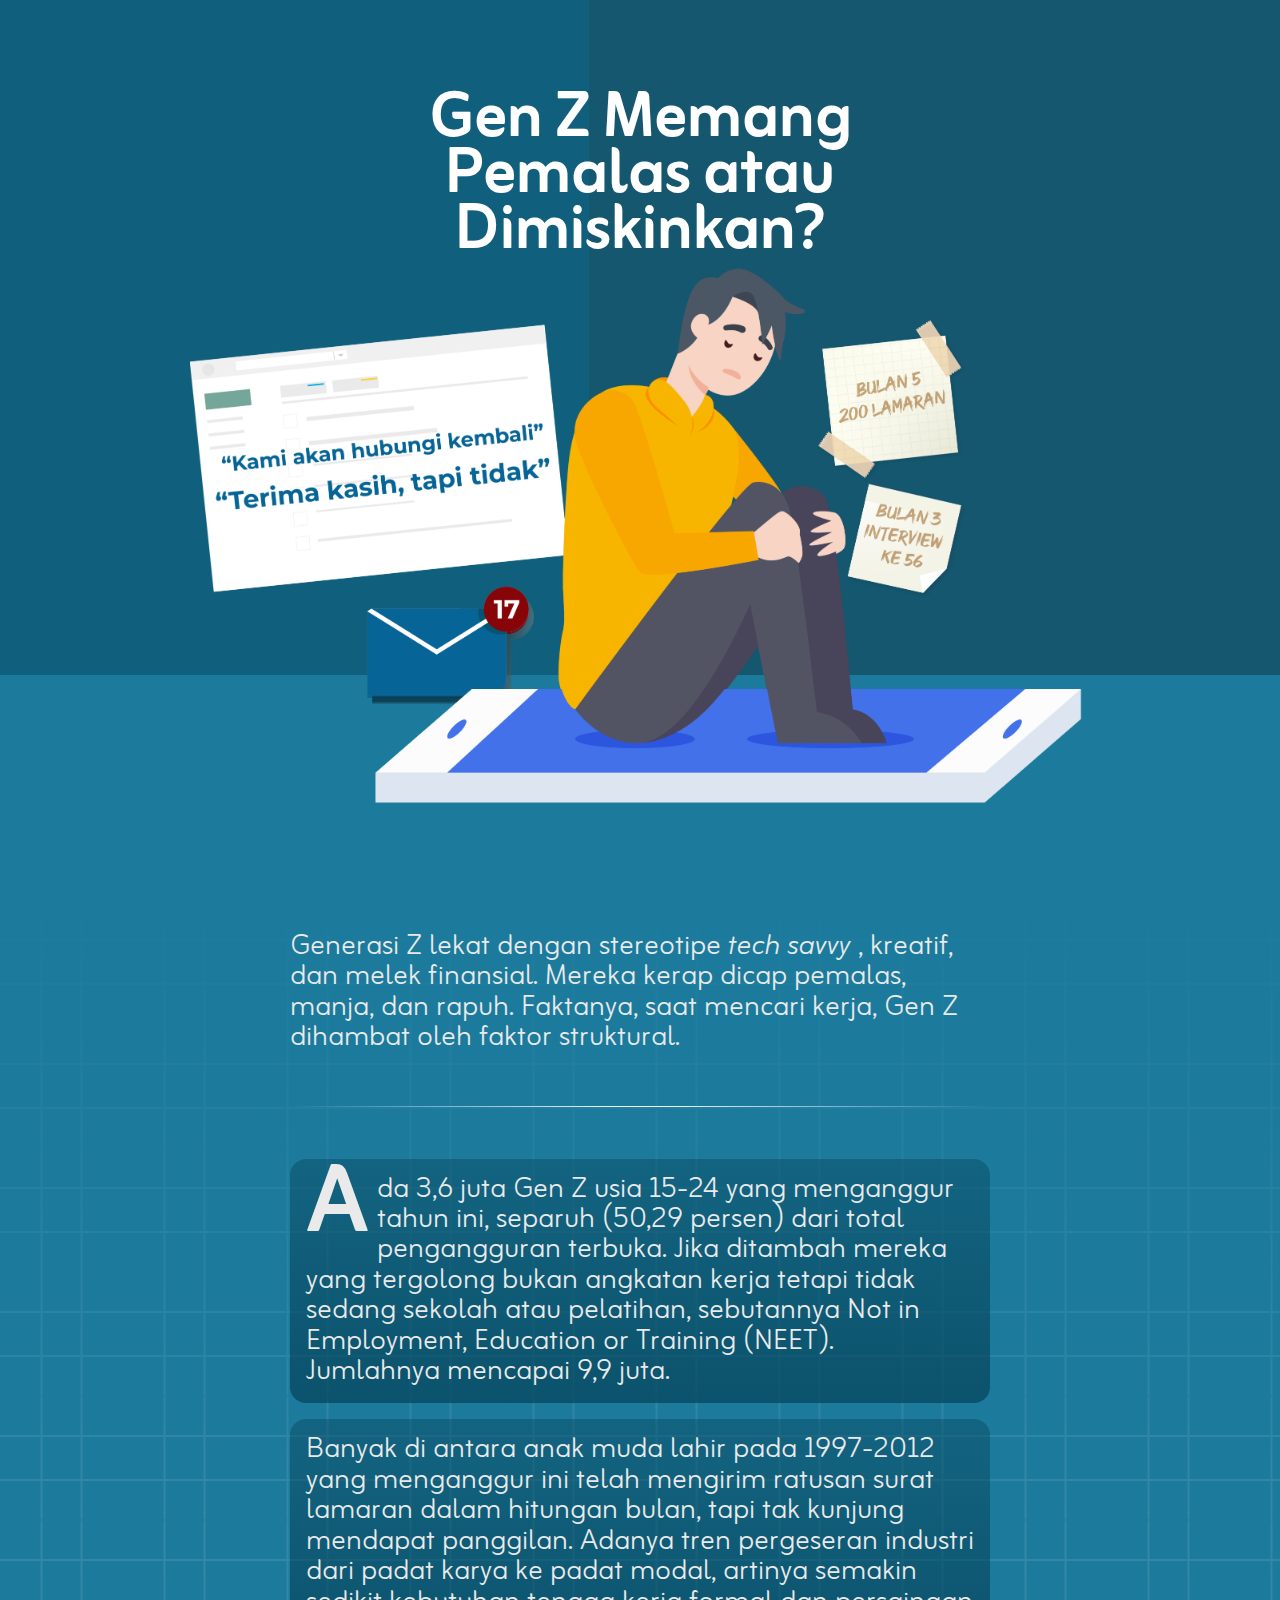
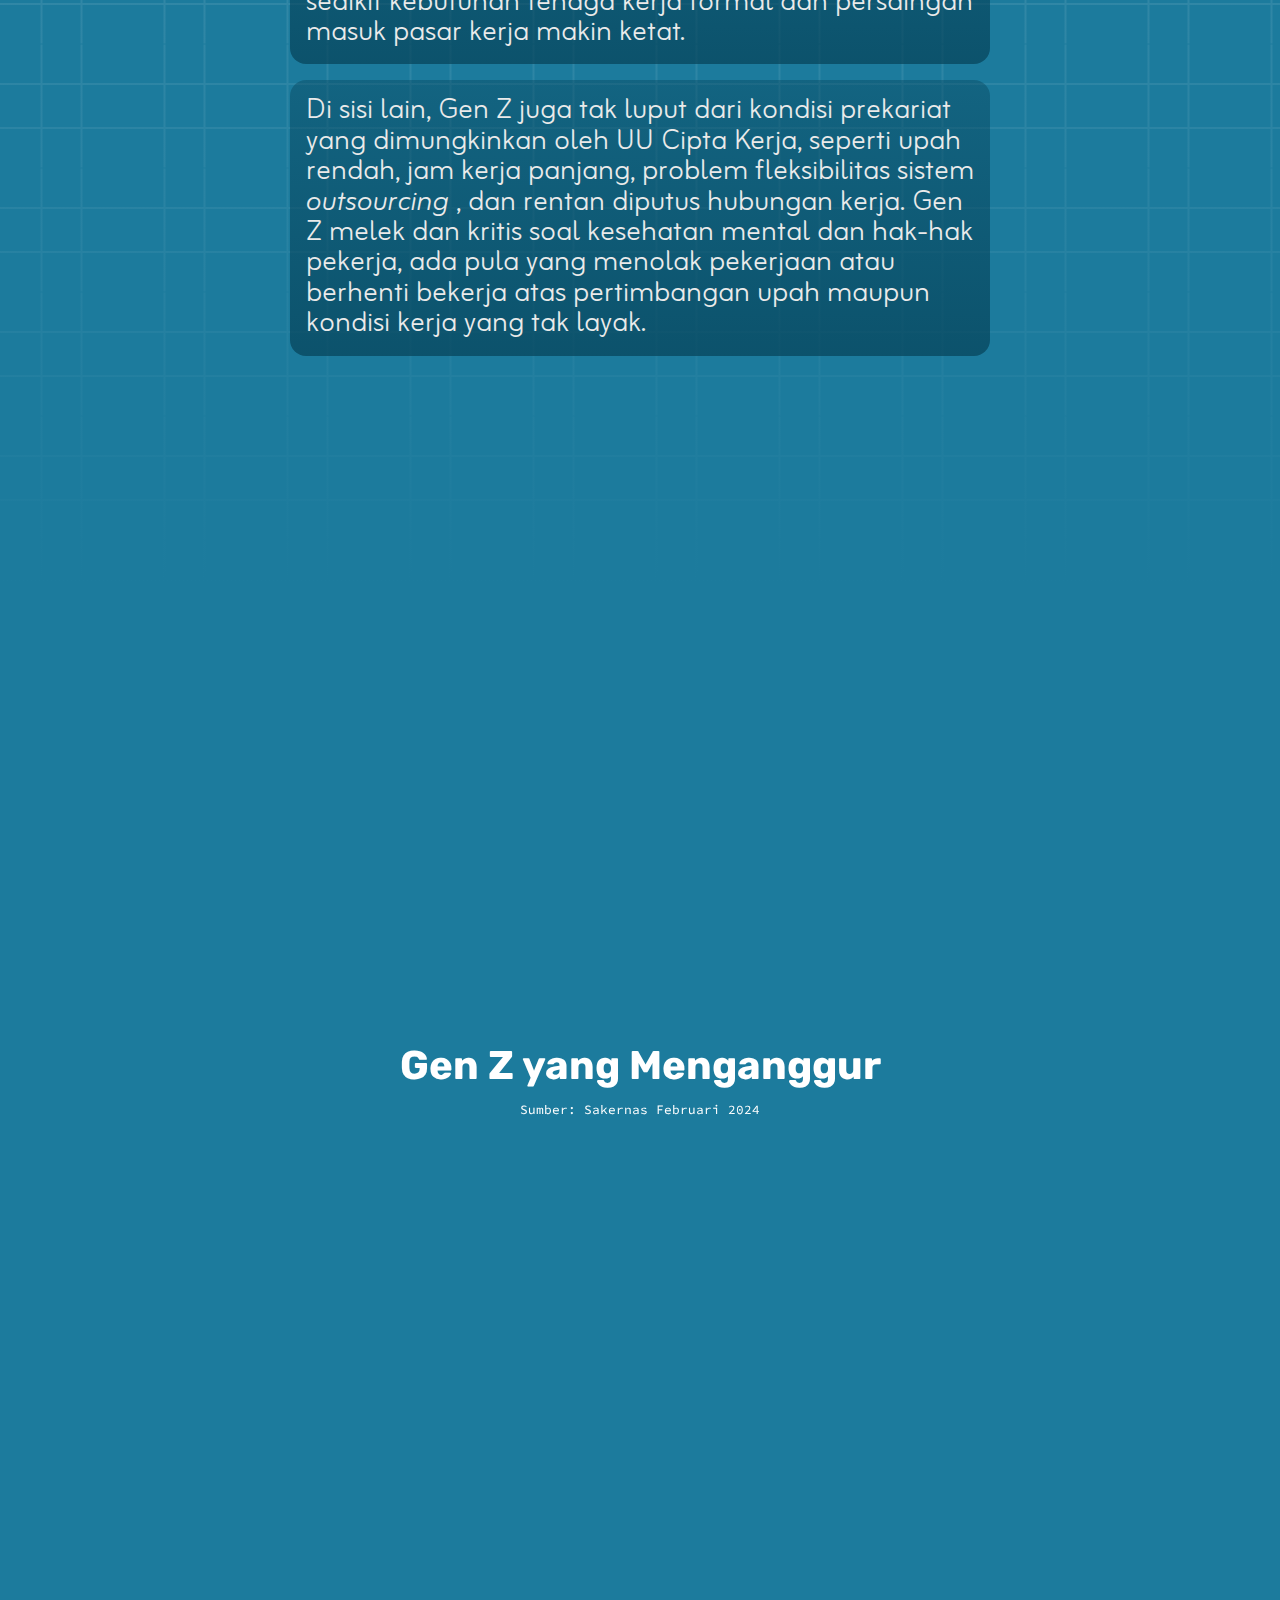
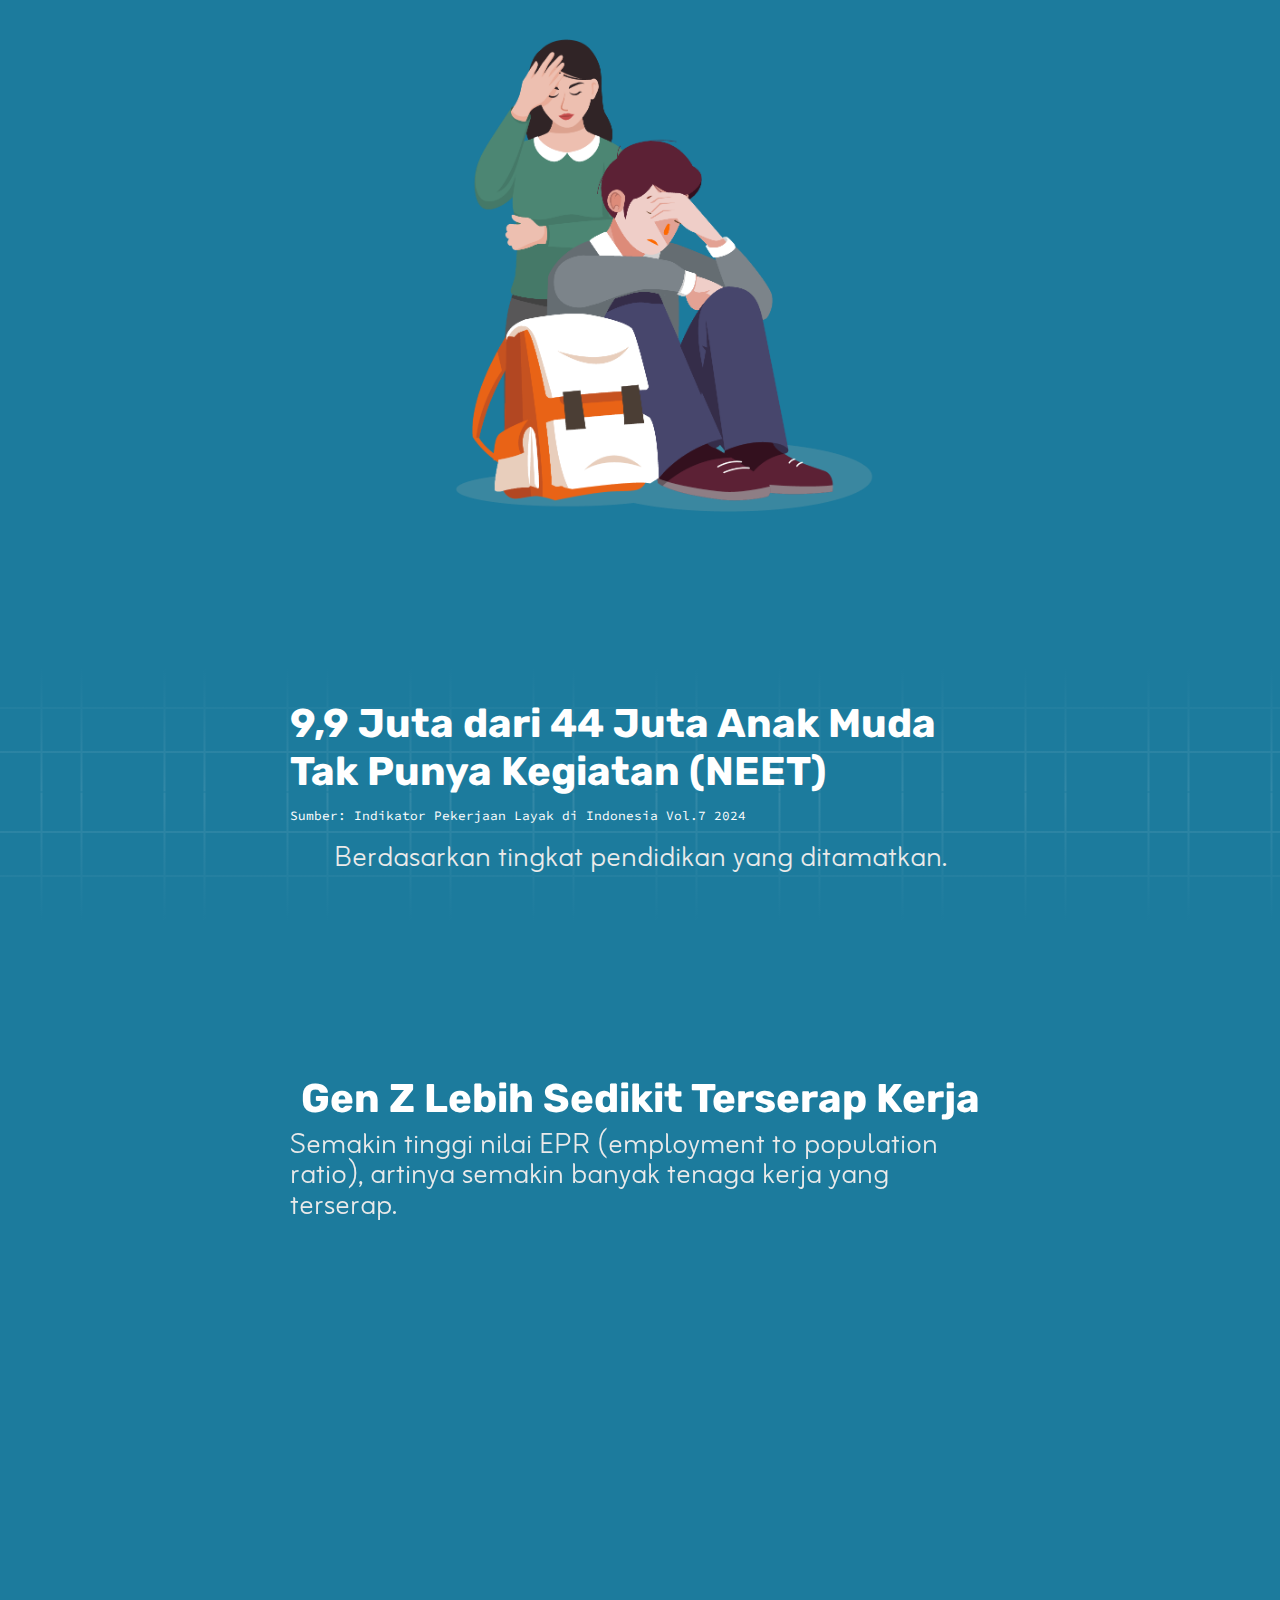
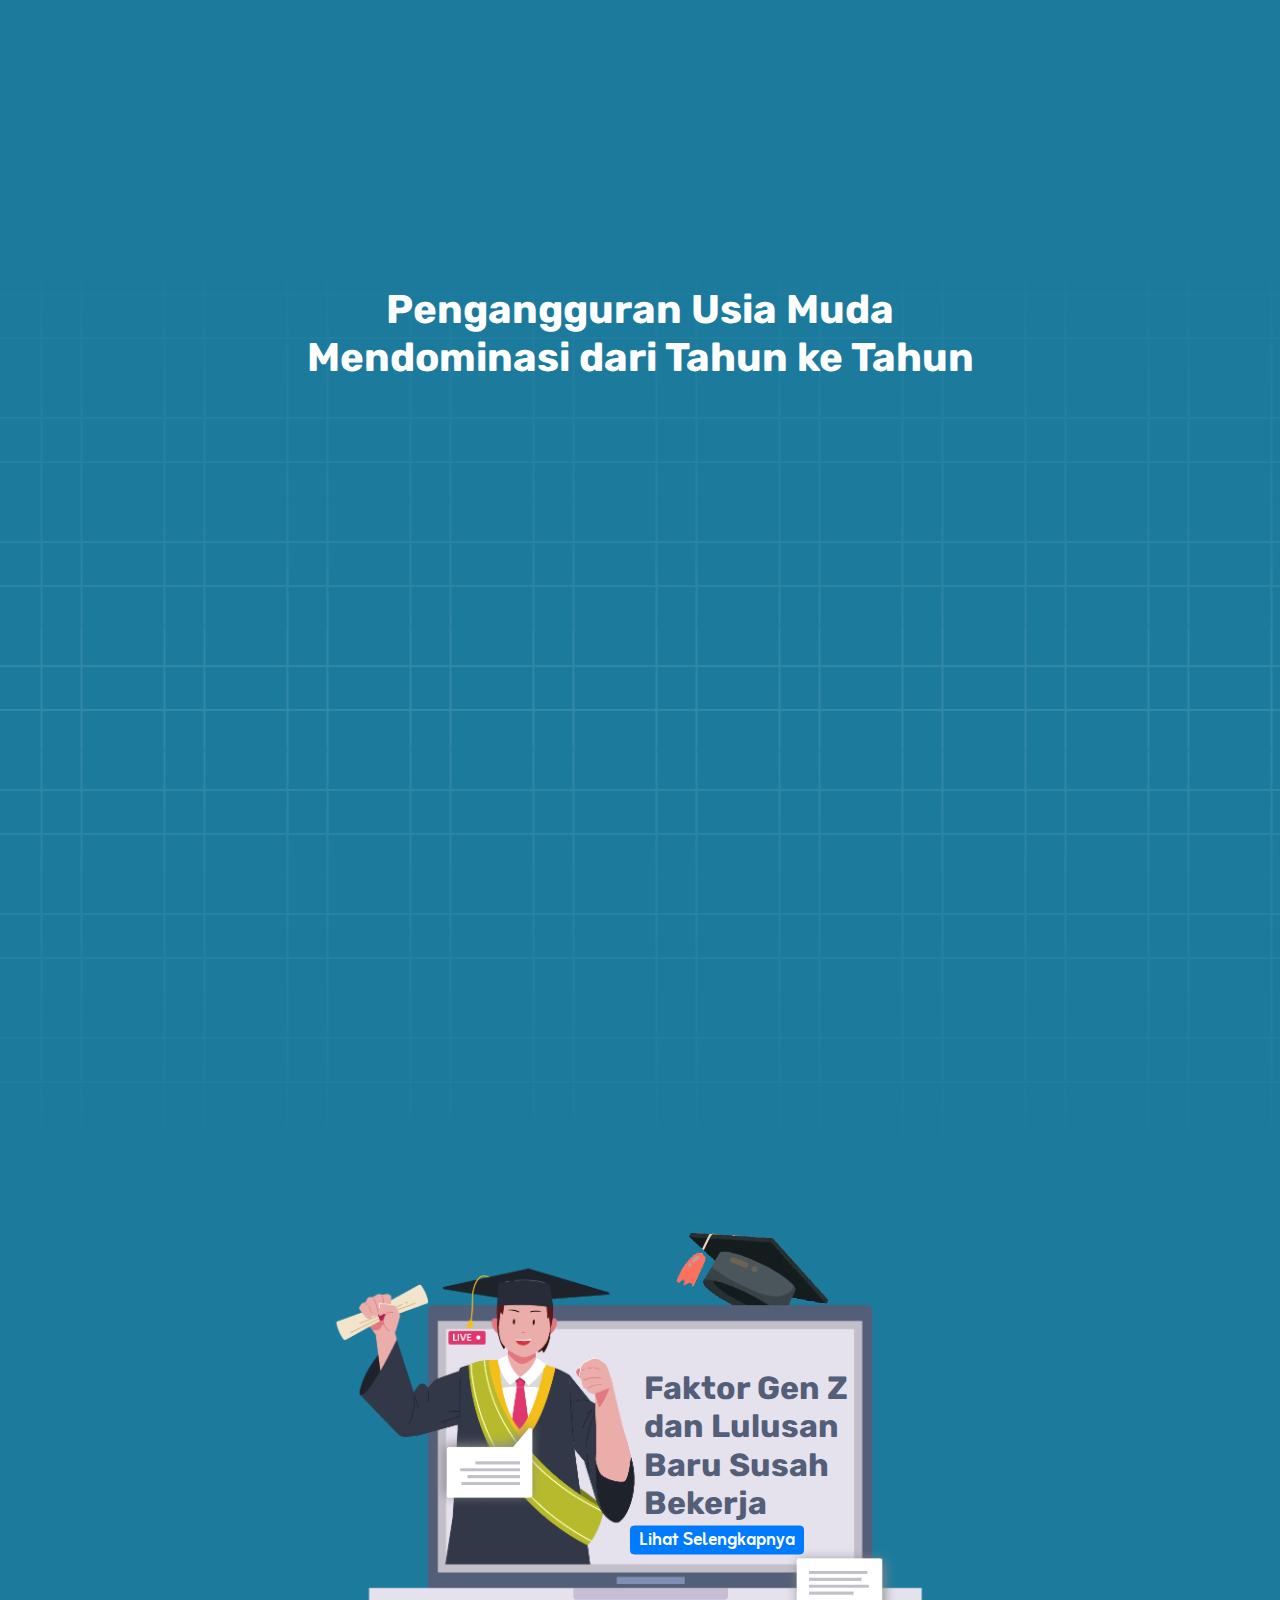
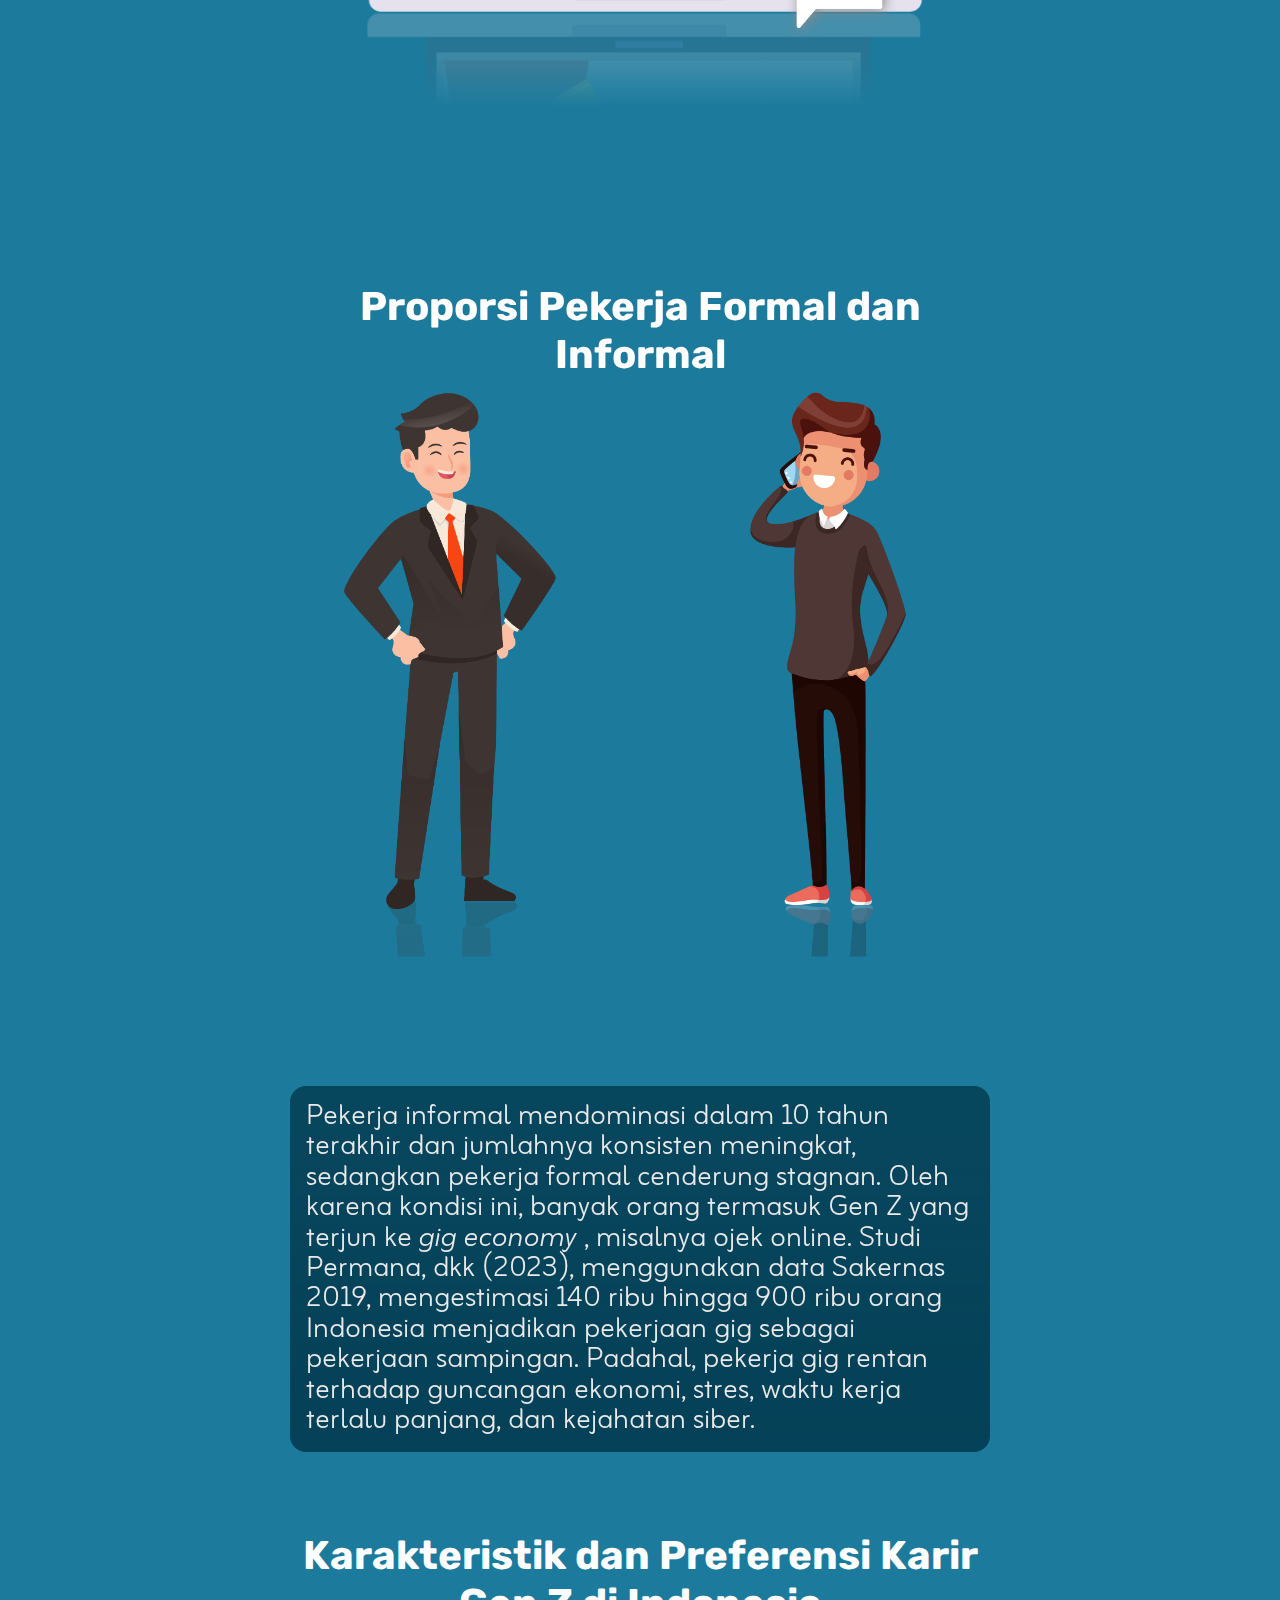
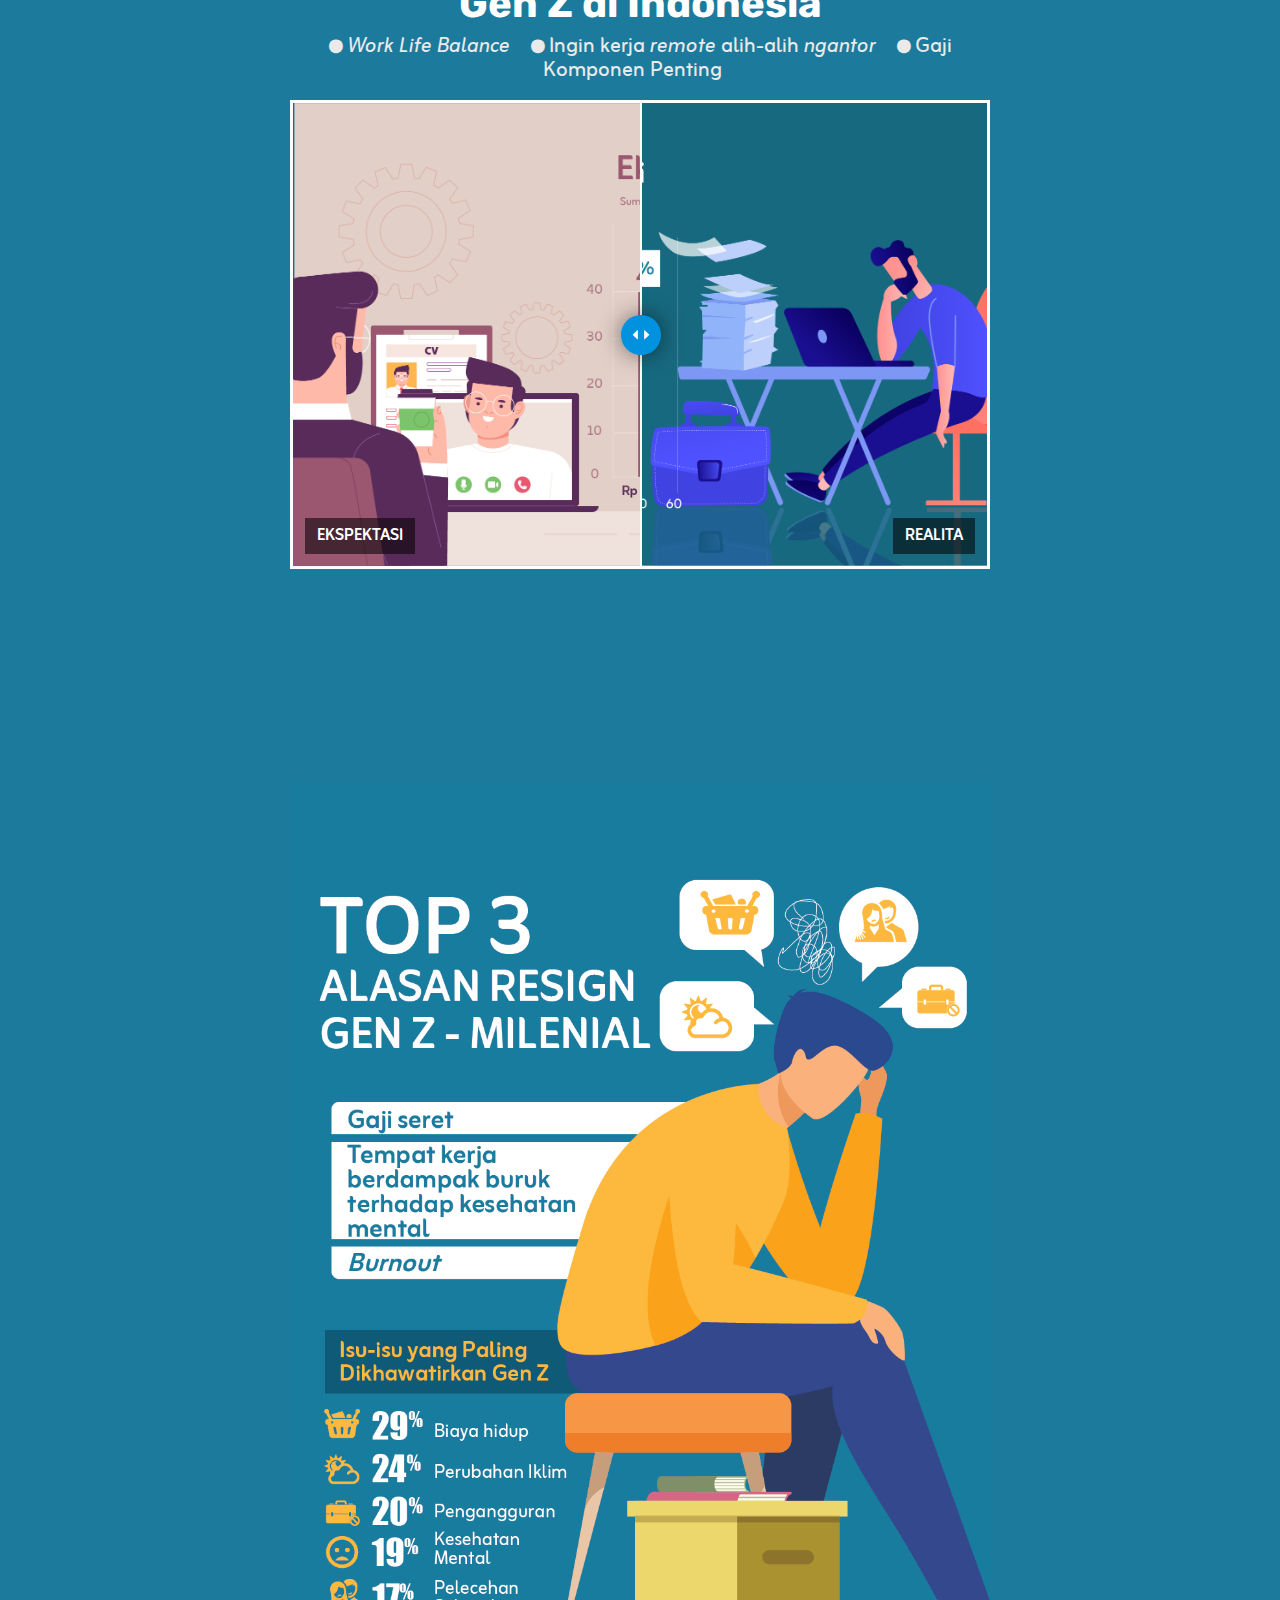
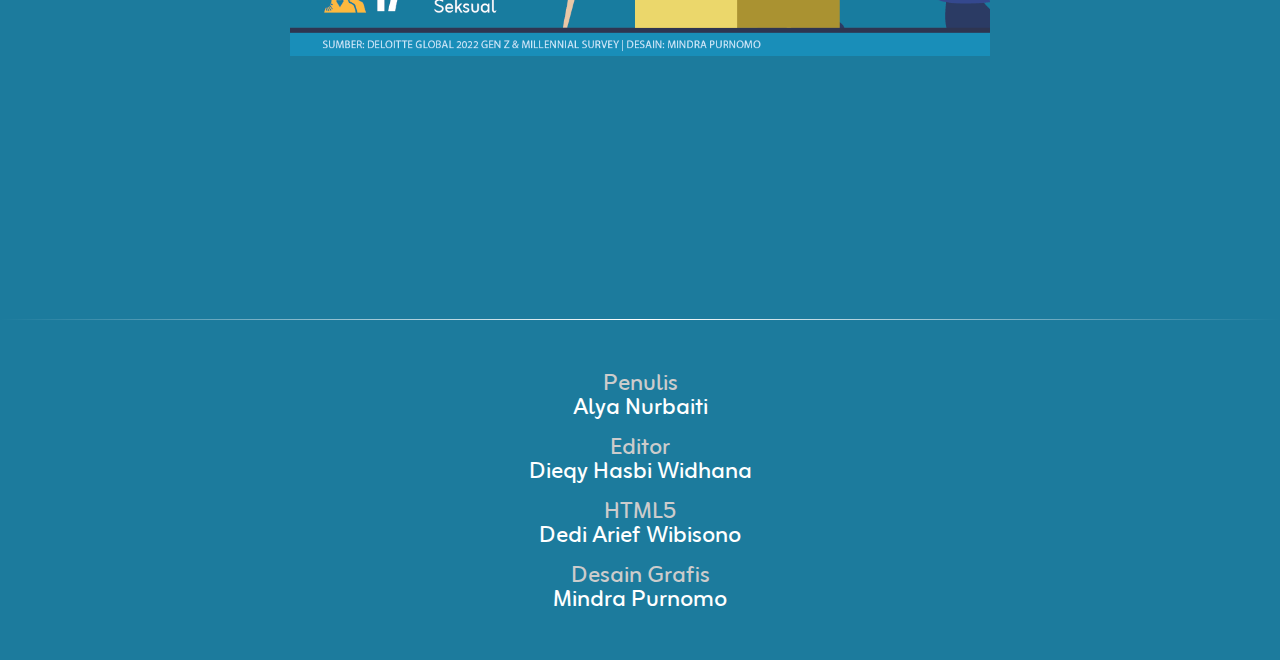
==== commit 16922842: "ded" ====
--- a/index.html
+++ b/index.html
@@ -148,6 +148,9 @@
                         <figure class="highcharts-figure">
                             <div id="container-gabut"></div>
                         </figure>
+                        <p class="text-center">
+                            Berdasarkan tingkat pendidikan yang ditamatkan.
+                        </p>
                     </div>
                 </section>
                 <section class="teropong">
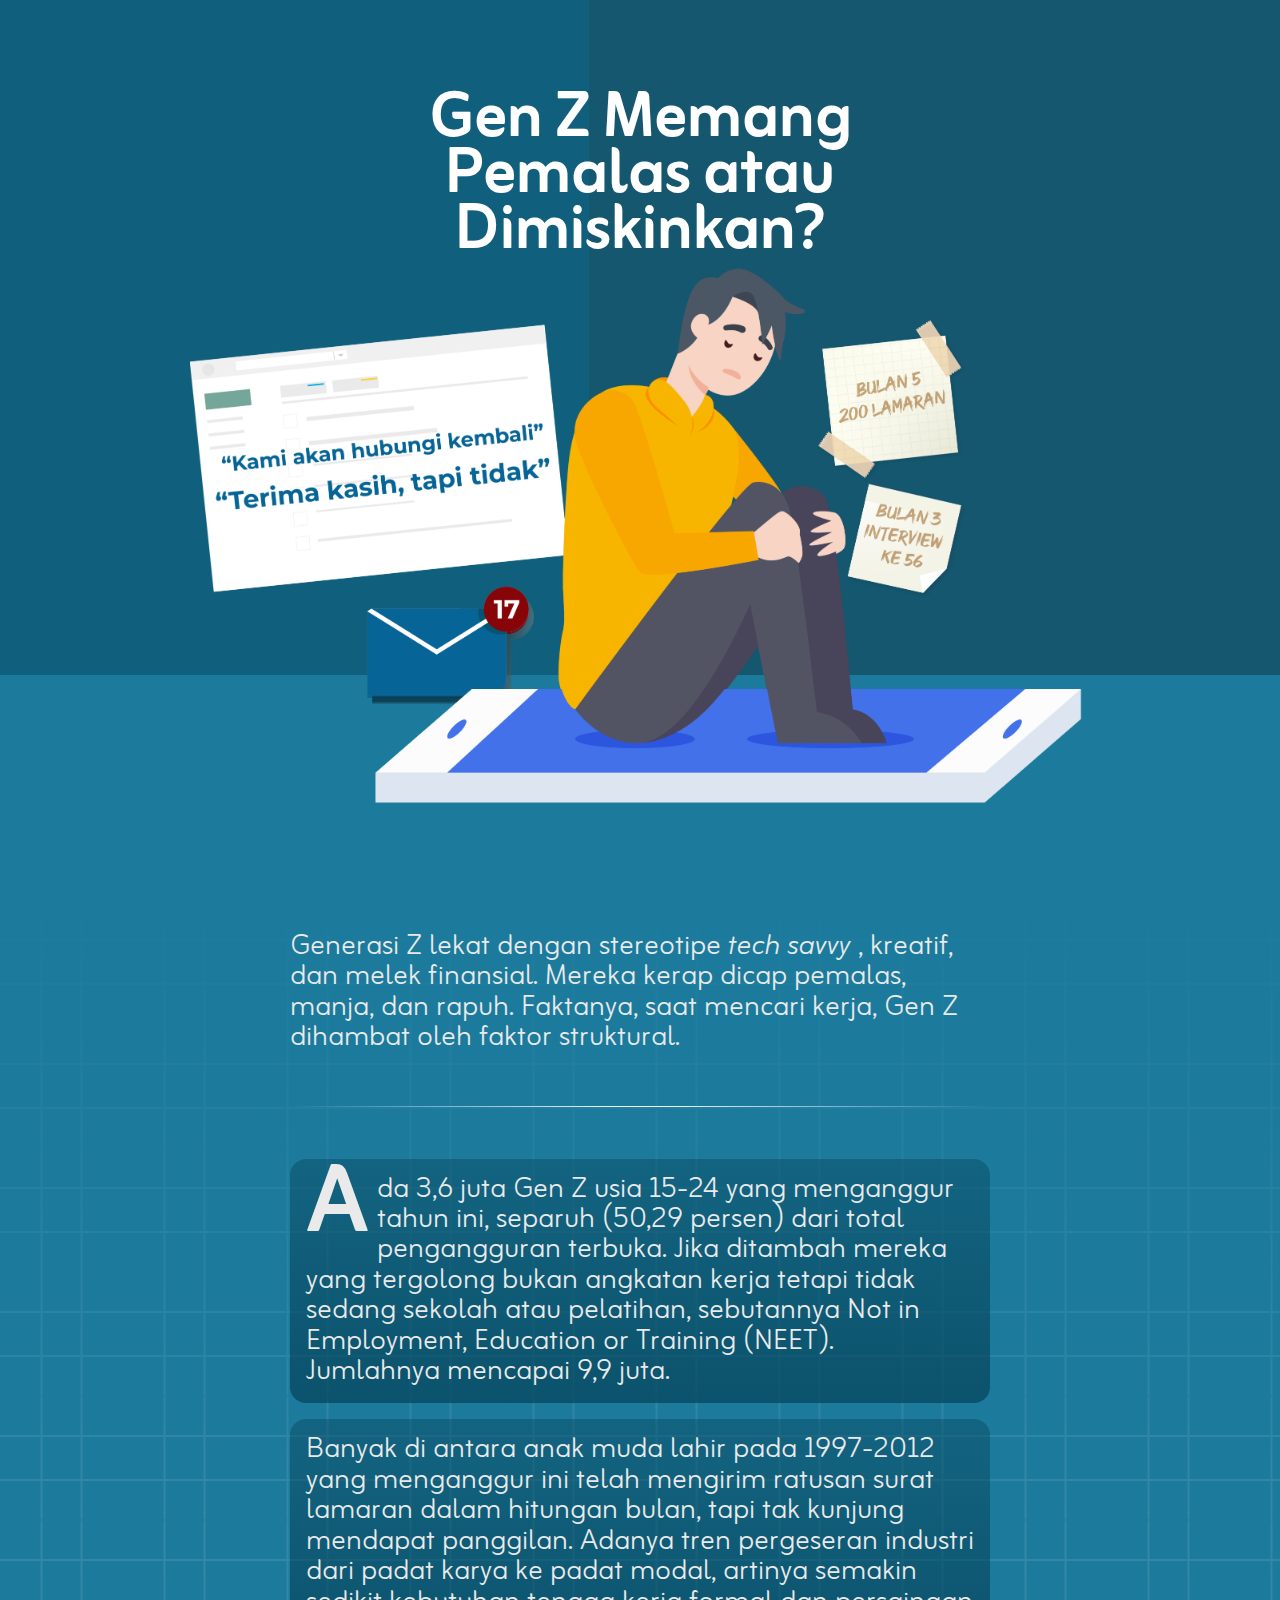
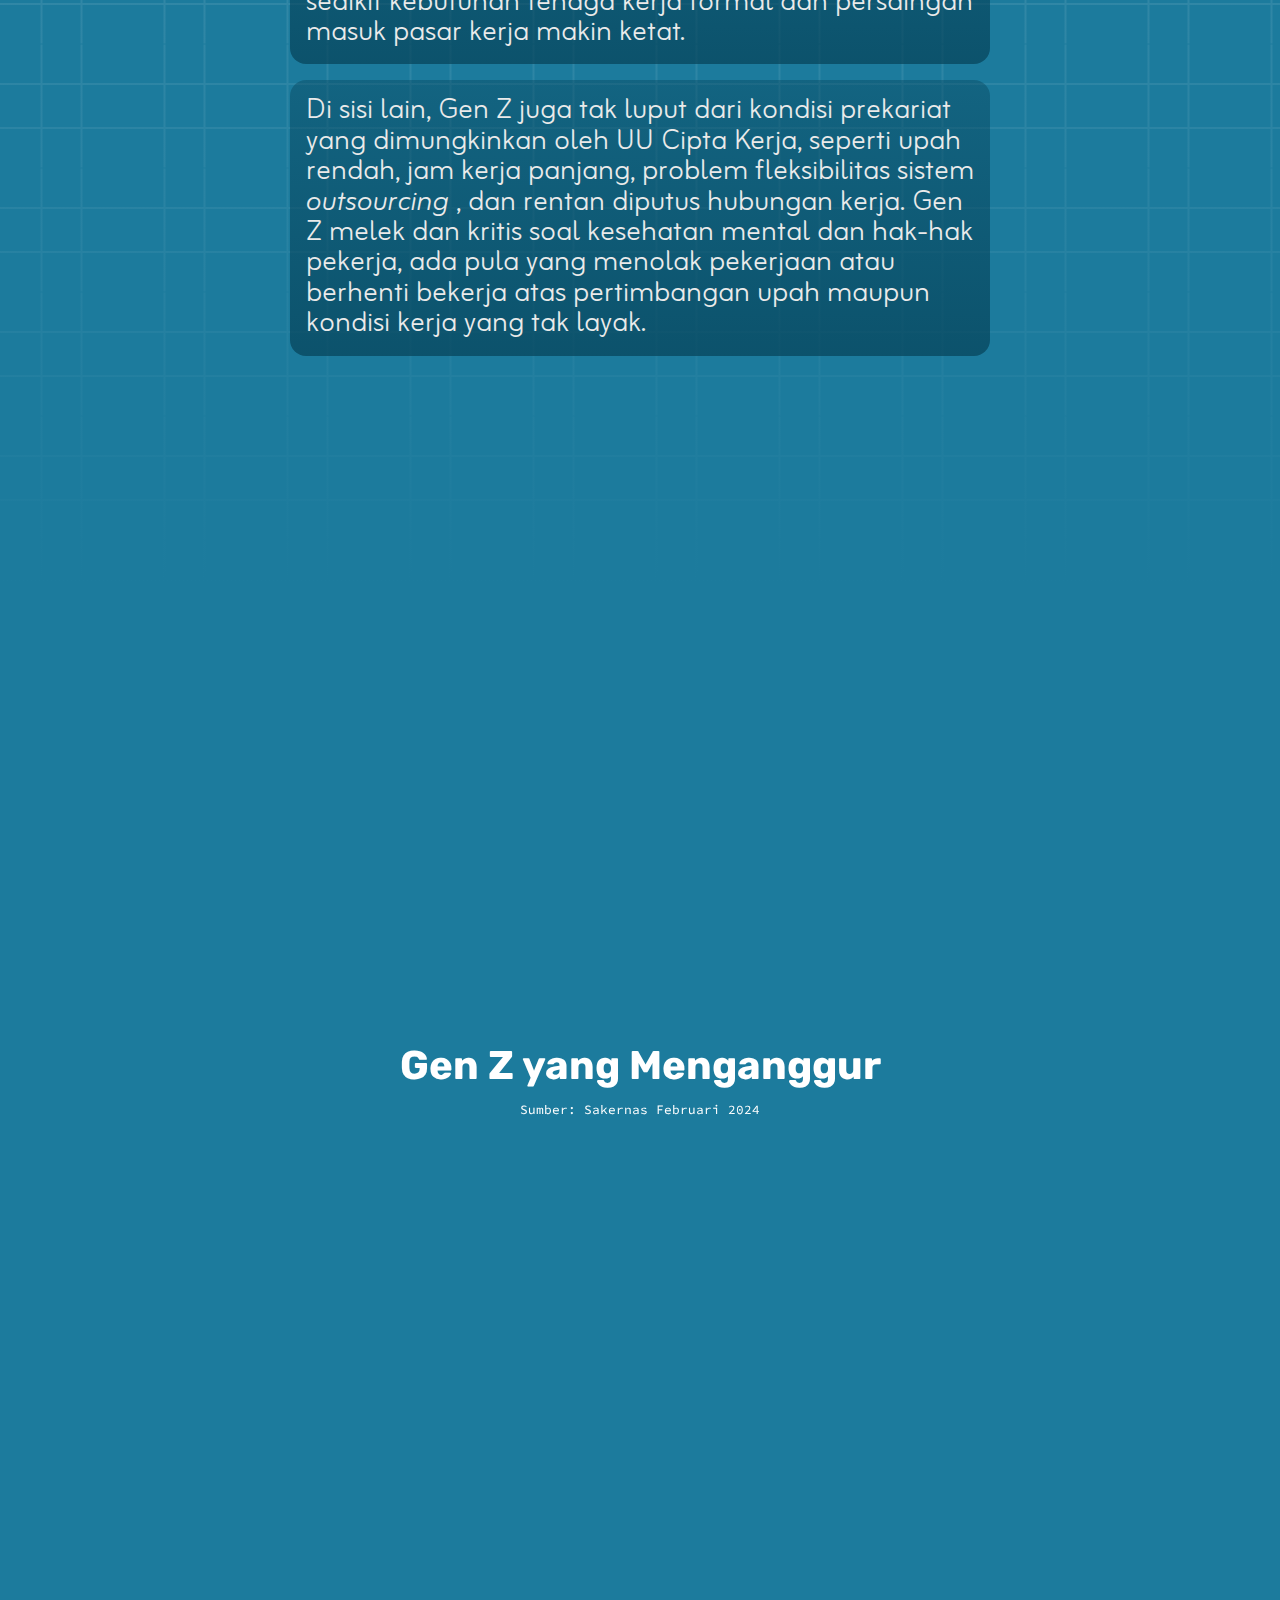
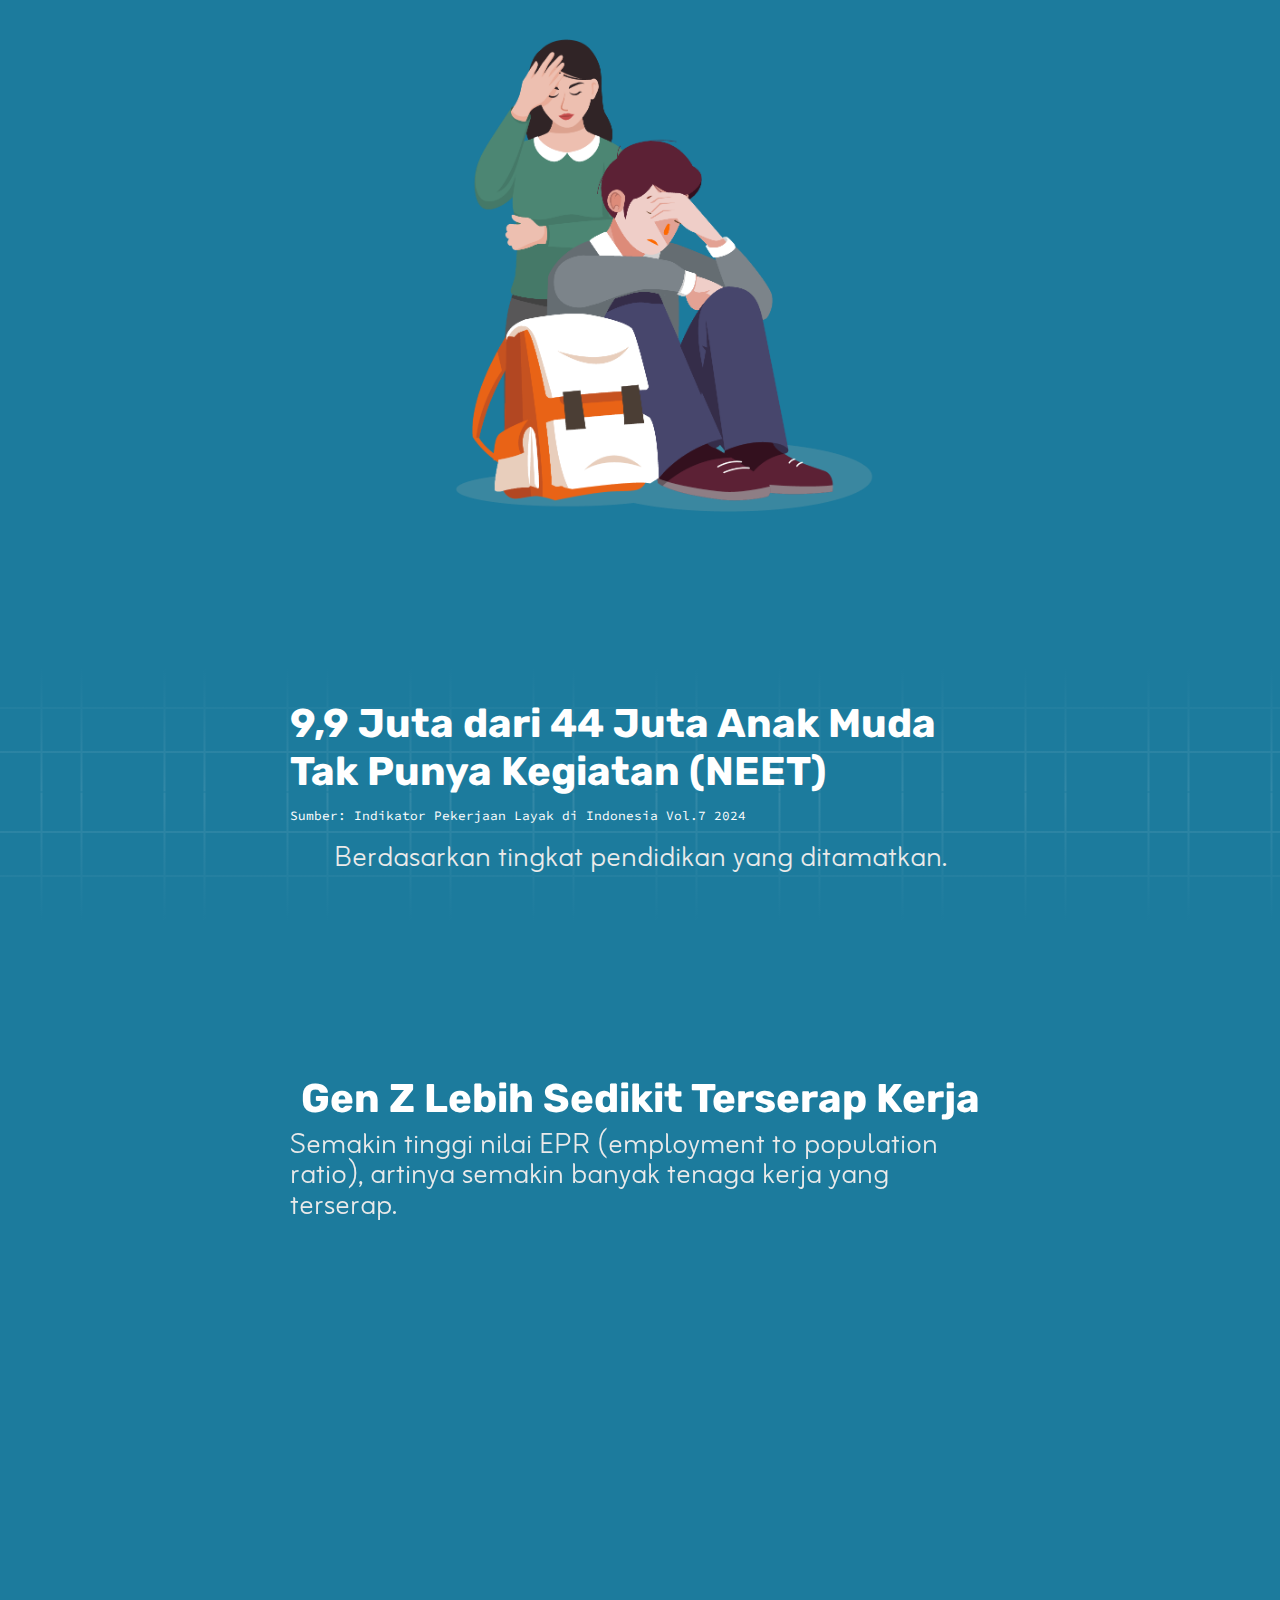
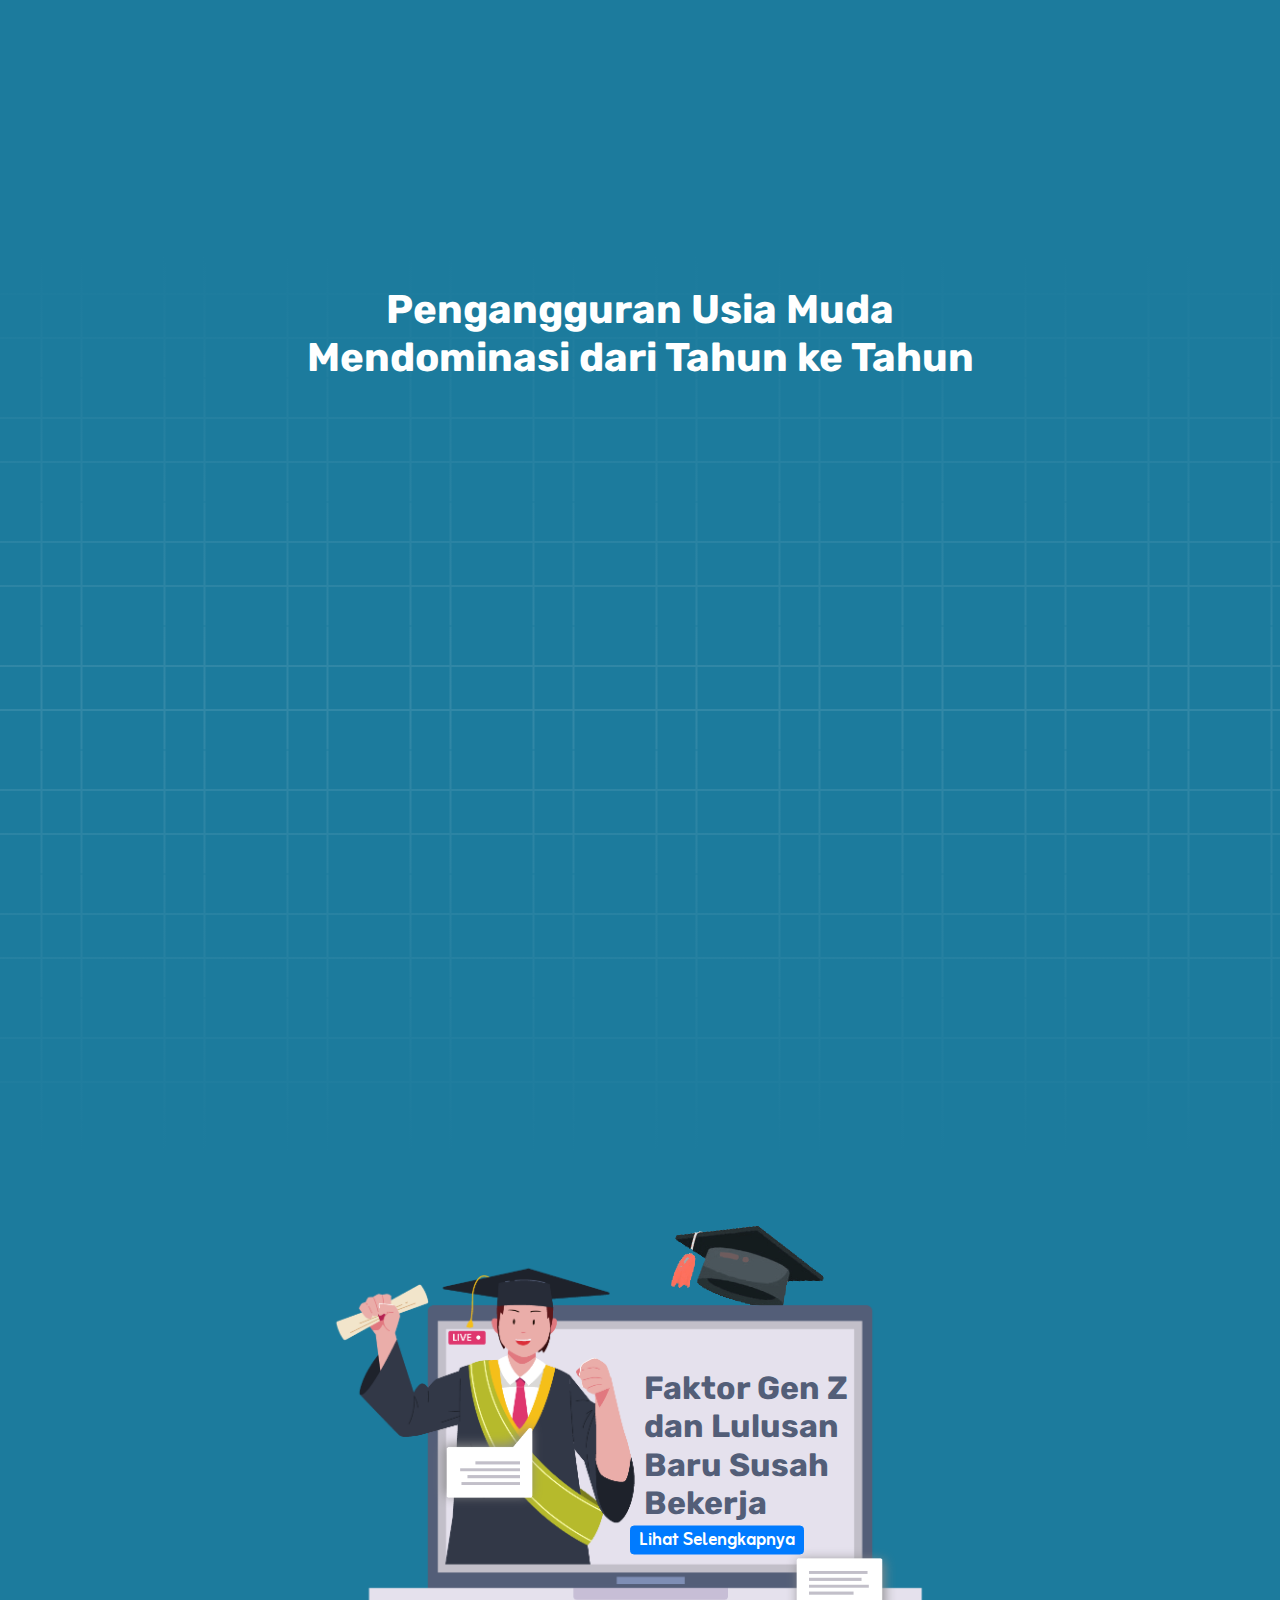
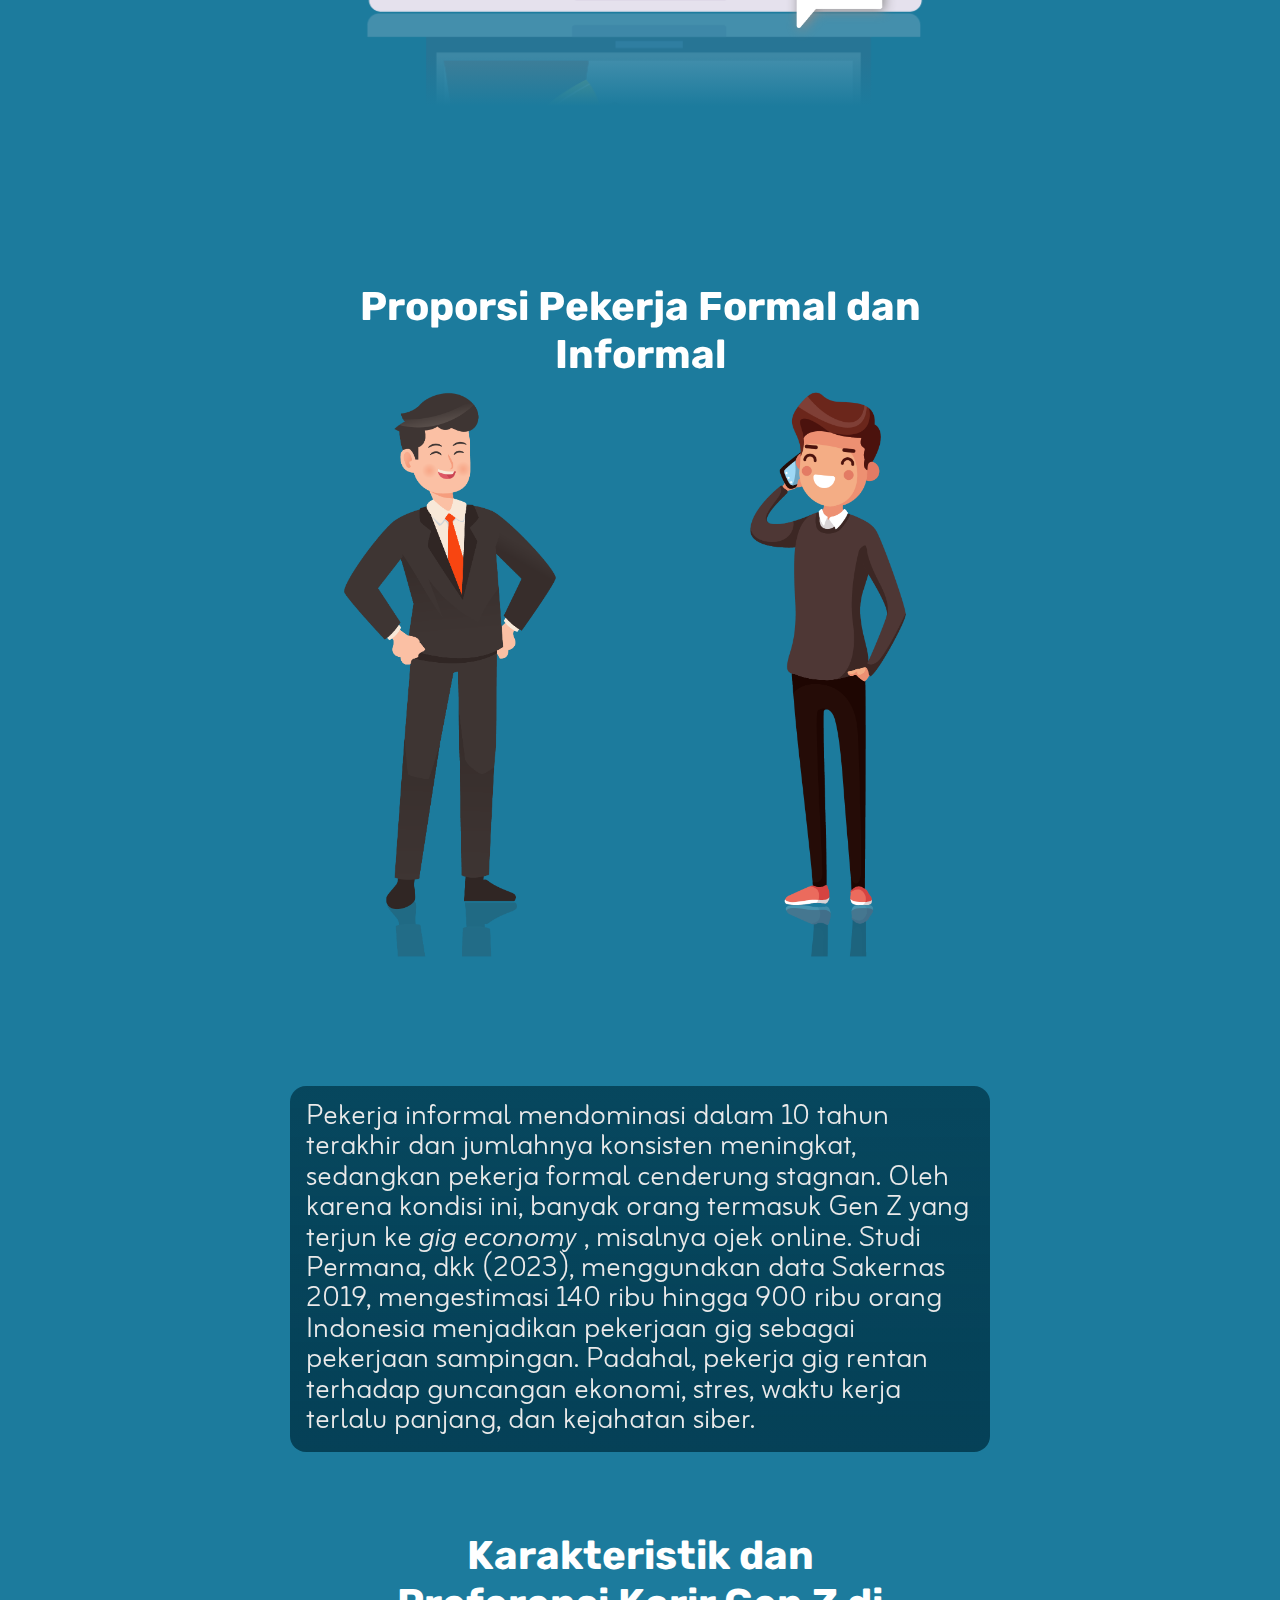
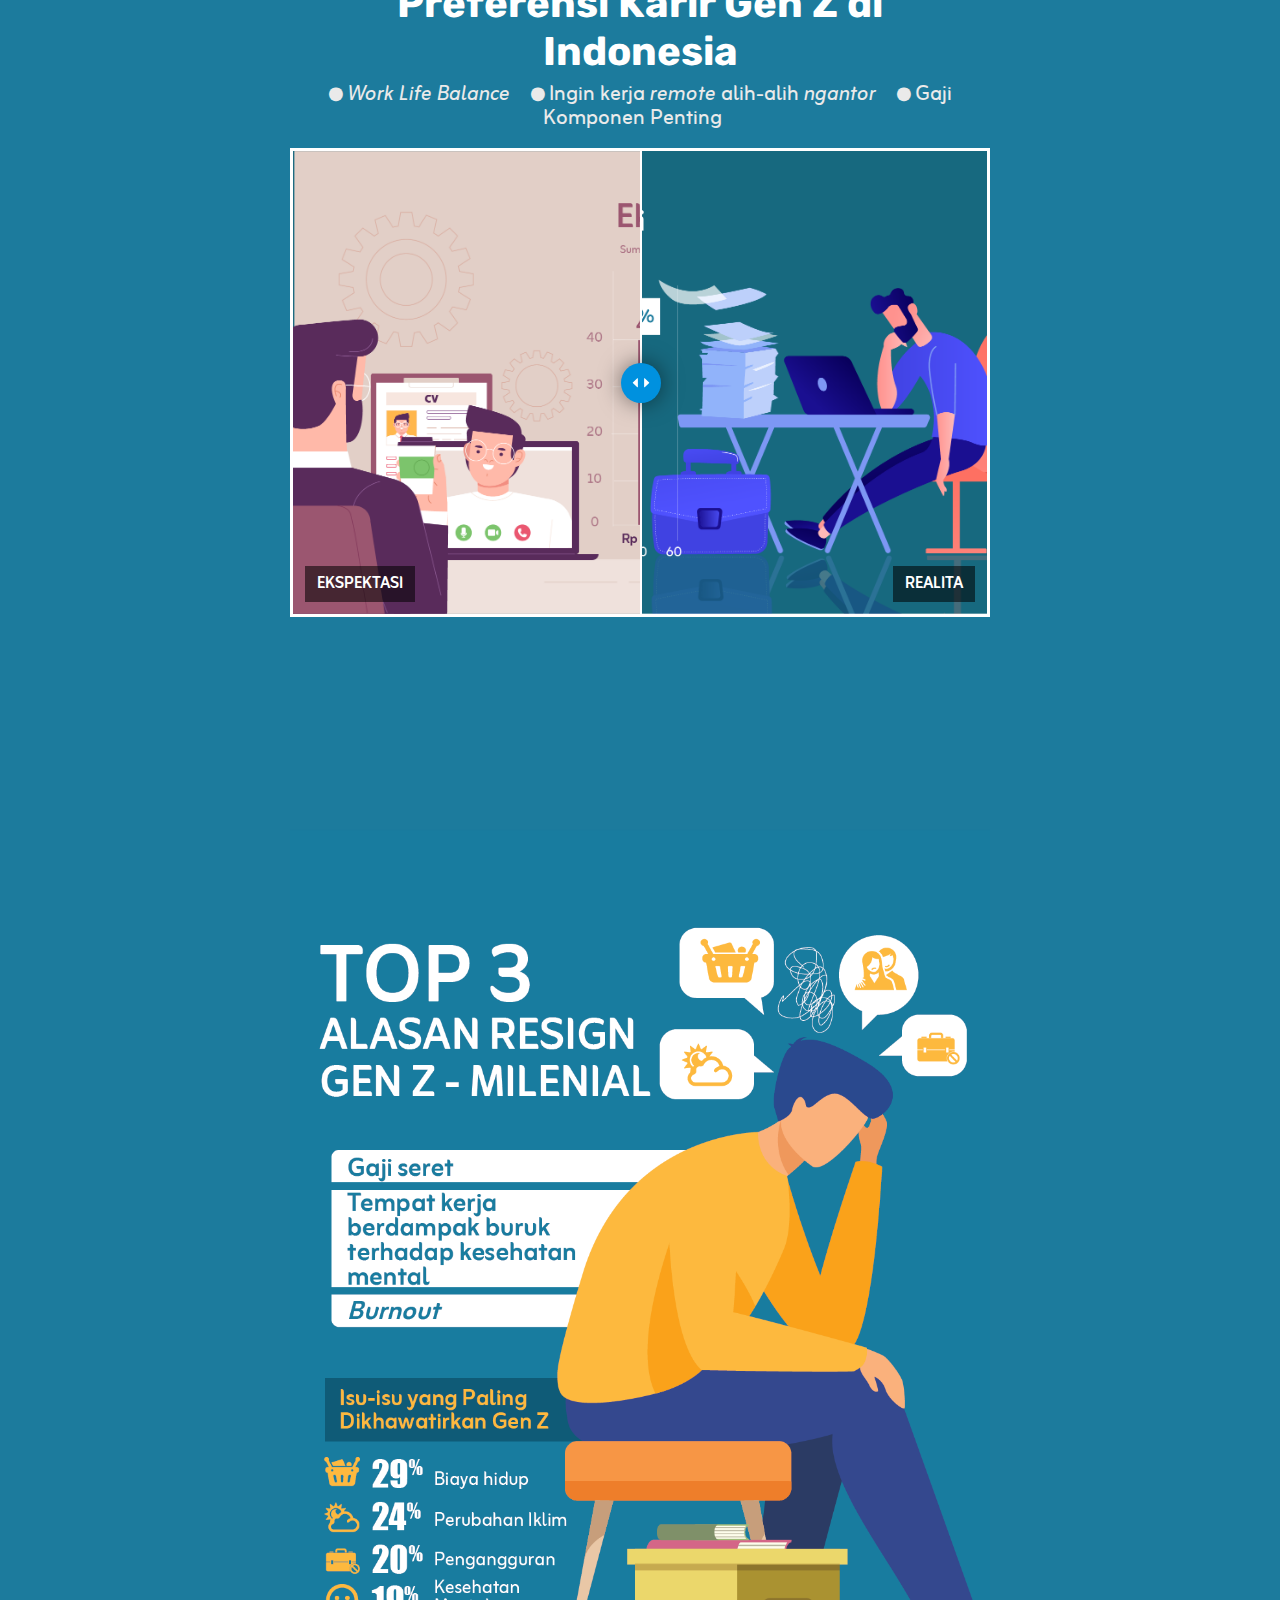
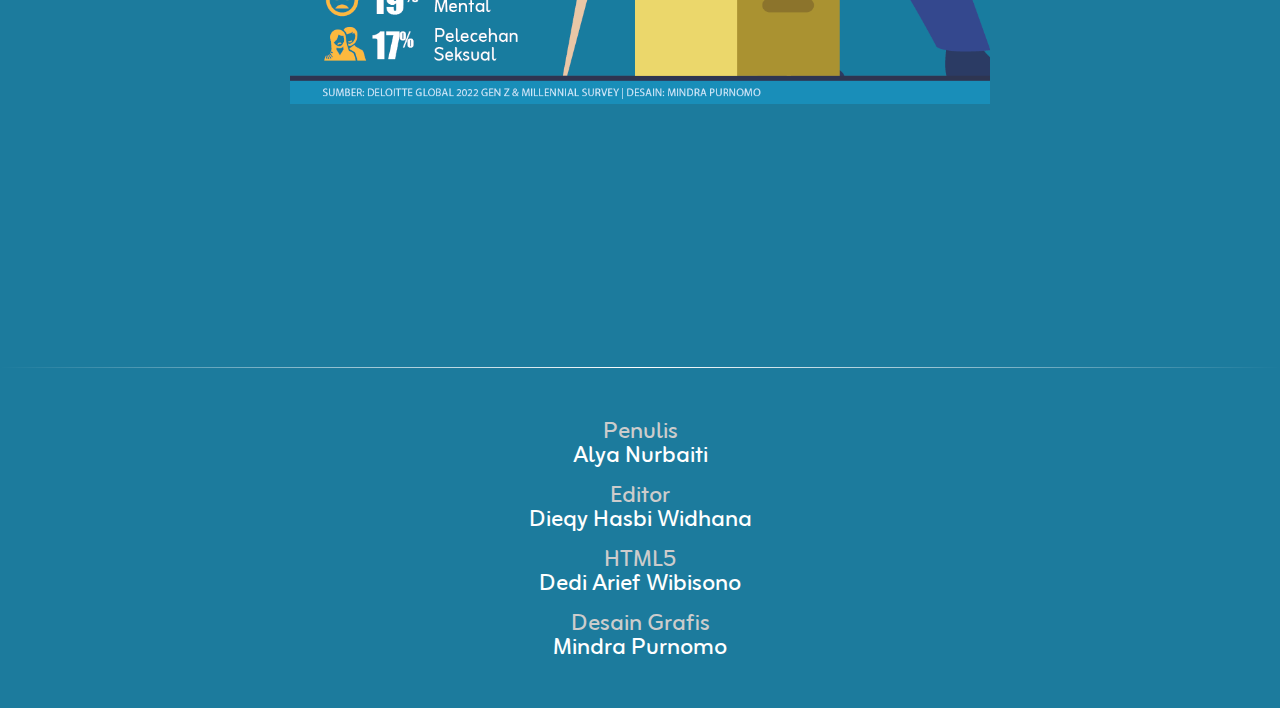
==== commit e8d9de5d: "jdjdjdj" ====
--- a/index.html
+++ b/index.html
@@ -247,7 +247,7 @@
                 <section class="data comparasion min-height-auto">
                     <div class="wrap-detikx">
                         <div class="text-center">
-                            <h3 class="title">
+                            <h3 class="title help-75">
                                 Karakteristik dan Preferensi Karir Gen Z di Indonesia
                             </h3>
                         </div>
--- a/sass/style.css
+++ b/sass/style.css
@@ -1 +1 @@
-﻿@import"https://fonts.googleapis.com/css2?family=Zain:wght@300;400;900&family=Teachers:wght@400;900&family=Rubik&family=Paytone+One&family=Source+Code+Pro:wght@400;900&family=Roboto+Slab&family=Mulish&display=swap";.labels{background:#840020;padding:4px 8px;color:#fff;text-transform:uppercase;width:fit-content;margin:0 auto 8px;font-size:1rem}@media screen and (max-width: 768px){.labels{margin:0}}.preloader{position:fixed;top:0;bottom:0;left:0;right:0;z-index:999999;background:#ab3138}.preloader .waiting{position:absolute;transform:translate(-50%, -50%);left:50%;top:50%;width:200px;height:auto}.preloader .waiting img{width:100%;height:100%;object-fit:contain}.preloader .animate{-webkit-animation-duration:.5s;animation-duration:.5s;-webkit-animation-fill-mode:both;animation-fill-mode:both;-webkit-animation-timing-function:linear;animation-timing-function:linear;animation-iteration-count:infinite;-webkit-animation-iteration-count:infinite;-webkit-animation-name:bounce;animation-name:bounce}@-webkit-keyframes bounce{0%,100%{-webkit-transform:translateX(0)}50%{-webkit-transform:translateX(-10px)}}@keyframes bounce{0%,100%{transform:translateX(0)}50%{transform:translateX(-10px)}}.preloader .bounce{-webkit-animation-name:bounce;animation-name:bounce}.mb-80{margin-bottom:20vh}.source-code{font-family:"Source Code Pro"}section{padding:32px 0;background:#ab3138;min-height:100vh;z-index:11;position:relative}section h3{color:#ab3138}section .bg-block{background:#fff;padding:16px;border-radius:16px}section .text-center h3{font-size:2.5rem}section p,section li{font-size:1.8rem;color:#eaeaea;font-weight:300;line-height:1.9rem}@media screen and (max-width: 768px){section p,section li{font-size:2rem;line-height:2rem}}@media screen and (max-width: 400px){section p,section li{font-size:1.6rem;line-height:1.6rem}}.slick-next,.slick-prev{z-index:17 !important;width:40px;height:40px;border-radius:50%;background:rgba(206,147,82,.8)}.slick-next:focus,.slick-next:hover,.slick-prev:focus,.slick-prev:hover{background:rgba(206,147,82,.5)}.slick-next::before,.slick-prev::before{font-family:"fontAwesome" !important;font-size:32px !important;color:#fff !important;font-weight:700 !important}@media screen and (max-width: 766px){.slick-next::before,.slick-prev::before{font-size:32px !important}}.slick-prev{left:-16px !important}@media screen and (max-width: 768px){.slick-prev{left:-16px !important}}.slick-prev::before{content:"" !important}.slick-next{right:-16px !important}@media screen and (max-width: 768px){.slick-next{right:-16px !important}}.slick-next::before{content:"" !important}.sticky-mode{position:sticky;left:0;right:0;top:0;bottom:0;min-height:100vh}.wrap-detikx{width:700px;position:relative;margin:0 auto}@media screen and (max-width: 766px){.wrap-detikx{width:90%;margin:0 auto;display:block}}.line-line{width:100%;height:1px;background:linear-gradient(to right, transparent, white, transparent);margin:52px 0}.totop{position:relative;z-index:19}.firstletter::first-letter{float:left;font-weight:bold;margin-right:8px;font-size:60px;font-size:6rem;line-height:40px;line-height:4rem;height:4rem;text-transform:uppercase}main{overflow-x:clip;background:#fafafa}html,body{position:relative;height:100%;font-family:"Zain" !important}html h1,html h2,html h3,body h1,body h2,body h3{font-family:"Rubik",sans-serif !important}h4,h5{font-family:"Rubik",sans-serif !important;font-weight:bold}.slick-slide{margin:0 8px}.slick-list{margin:0 -8px}.img{width:100%}.img img{width:100%;height:100%;object-fit:cover}.hello{width:100%;height:auto;margin-top:8px;border-radius:16px;margin-bottom:16px;background:linear-gradient(to top, #054157, rgba(5, 65, 87, 0.9));position:relative}.hello .content{padding:16px 16px;position:relative;z-index:2}.hello .content p{margin-bottom:0}section .nav-pills .nav-link.active,section .nav-pills .show>.nav-link{background:#333;color:#fff}section .nav-pills .nav-link{border-radius:25px}.dashboard-content{display:none}#nav.no_index,#share{z-index:19 !important}#nav.dark{background:#7c181f !important}.footer{z-index:19}.share_icon{color:#fff !important}.share_icon>a{padding:2px 0 !important}@media screen and (max-width: 768px){.share_icon>a{padding:0 !important;width:28px;height:28px}}.share_icon>a i{font-size:25px !important;line-height:initial !important}@media screen and (max-width: 766px){.share_icon>a i{font-size:16px !important;line-height:initial !important;width:30px !important;height:30px !important}}#nav{backdrop-filter:blur(11px)}.bg-blues{background:#ab3138 !important}.share_icon>a{padding:0 !important}.baca-detikx .bacajuga_box{display:initial !important}.baca-detikx .bacajuga_box .container{display:none}.baca-detikx .bacajuga{width:100% !important;display:block}.baca-detikx .bacajuga a{display:inline-block;padding:0px;width:47% !important;margin:0 8px;border-radius:24px;position:relative;height:320px;text-align:left}.baca-detikx .bacajuga a::after{border-radius:24px}@media screen and (max-width: 766px){.baca-detikx .bacajuga a{width:100% !important;margin:4px 0}}.baca-detikx .bacajuga a:hover{text-decoration:none;color:orange !important}.baca-detikx .bacajuga a article{position:absolute;top:initial;width:100%;background:linear-gradient(to top, black, transparent);padding:8px 16px;border-radius:24px;bottom:0;transform:initial}.baca-detikx .bacajuga a article h2{font-family:"Zain" !important;font-size:1.2rem}.haha,.hahad{background:#fff;border-radius:16px;padding:0px 8px;position:absolute;top:165px;right:0}@media screen and (max-width: 768px){.haha,.hahad{display:none;color:#333;top:140px}}.haha:hover,.hahad:hover{background:rgba(206,147,82,.5)}.all-helping{position:absolute;inset:0;background:#fff;text-align:center;width:100%;height:100%;z-index:17}.slider{display:none}.slider.slick-initialized{display:block}@media screen and (max-width: 768px){.help-bawah{position:fixed;bottom:0;left:0;right:0;width:100%;height:59px;background:#ccc;z-index:21}}:root{--color: rgba(122, 122, 124, 0.918)}.banner{padding:0}.banner .titlex{position:absolute;left:50%;top:20%;transform:translate(-50%, -50%);z-index:12;width:50%;text-align:center}@media screen and (max-width: 768px){.banner .titlex{width:90%;top:30%}}.banner .titlex h2{font-family:"Zain" !important;font-size:4rem;font-weight:bold;color:#fff;line-height:3.5rem}@media screen and (max-width: 768px){.banner .titlex h2{font-size:2.5rem;line-height:2.5rem;margin-bottom:0}}.banner::before{content:"";position:absolute;left:0;right:0;top:0;width:100%;height:100%;background:linear-gradient(to bottom, #10607d 74%, #1c7b9d 70%)}@media screen and (max-width: 768px){.banner::before{background:linear-gradient(to bottom, #10607d 62%, #1c7b9d 60%)}}.banner::after{content:"";position:absolute;inset:0;width:100%;height:75%;background:linear-gradient(to right, #10607d 46%, #15576f 44%)}@media screen and (max-width: 768px){.banner::after{height:75%}}@media screen and (max-width: 768px){.banner{background:linear-gradient(to top, #1c7b9d 30%, rgba(28, 123, 157, 0.8), #1c7b9d);min-height:78vh}}.banner .container_mouse{text-align:center;color:#eaeaea;position:relative;z-index:12;font-weight:bold;padding-top:2rem;cursor:pointer}@media screen and (max-width: 768px){.banner .container_mouse{padding-top:0;top:-40px}}.banner .container_mouse .mouse-btn{margin:10px auto;width:30px;height:60px;border:4px solid #eaeaea;border-radius:30px;display:flex}.banner .container_mouse .mouse-btn .mouse-scroll{display:block;width:16px;height:16px;background:linear-gradient(170deg, #eaeaea, rgba(0, 0, 0, 0.1));border-radius:50%;margin:auto;animation:scrolling 1s linear infinite}@keyframes scrolling{0%{opacity:0;transform:translateY(-20px)}100%{opacity:1;transform:translateY(20px)}}.banner .mata{position:absolute;z-index:15;left:64%;top:30%;transform:translate(0%, -68%);width:3px;height:auto}@media screen and (min-width: 415px)and (max-width: 768px){.banner .mata{z-index:15;left:77%;top:30%;width:3px;transform:translate(-16%, -65%)}}@media screen and (min-width: 300px)and (max-width: 414px){.banner .mata{z-index:15;left:72%;top:30%;width:2px;transform:translate(50%, -65%)}}.banner .mata img{width:100%;height:100%;object-fit:contain}.banner .pesan{position:absolute;top:85%;left:60%;z-index:6;filter:drop-shadow(2px 2px 6px #888);width:fit-content;transform:translate(100%, -100%);height:70px;animation:MoveUpDown 2s linear infinite}@media screen and (max-width: 768px){.banner .pesan{display:none}}.banner .pesan img{width:100%;height:100%;object-fit:contain}.banner .pesan2{position:absolute;top:60%;filter:drop-shadow(2px 2px 6px #888);left:10%;z-index:6;width:fit-content;transform:translate(100%, -100%) rotate(180deg);height:70px;animation:MoveUpDown21 3.5s linear infinite}@media screen and (max-width: 768px){.banner .pesan2{animation:MoveUpDown2 2.5s linear infinite;transform:translate(-50%, -100%) rotate(180deg);height:50px}}.banner .pesan2 img{width:100%;height:100%;object-fit:contain}.banner .title{position:absolute;text-align:left;left:60%;top:50%;transform:translate(-50%, -50%);width:20%;z-index:8;padding:8px;border-radius:8px 8px 0 0}.banner .title h2{font-weight:bold;font-family:"Zain" !important;color:#535e78;font-size:4.5rem;line-height:3.5rem}@media screen and (max-width: 768px){.banner .title h2{font-size:2.4rem;line-height:2rem}}@media screen and (max-width: 768px){.banner .title{left:69%;width:40%;background:transparent;top:50%}}.wrappers{width:fit-content;height:100vh;margin:0 auto;position:relative}@media screen and (max-width: 768px){.wrappers{height:50vh;top:20vh}}.wrappers .image{width:100%;height:100%;position:relative;z-index:5;top:0%}.wrappers .image::after{content:"";position:absolute;left:0;right:0;width:100%;bottom:0;height:50px;background:linear-gradient(to top, #1c7b9d, transparent)}.wrappers .image img{width:100%;height:100%;object-fit:cover}@media screen and (max-width: 768px){.wrappers .image img{object-fit:cover}}@media screen and (max-width: 768px){.wrappers .image{top:0%}}.wrappers .tangan{position:absolute;left:18vw;top:13vh;width:fit-content;height:35%}@media screen and (max-width: 768px){.wrappers .tangan{left:-14vw;top:12vh;height:30%}}.wrappers .tangan img{width:100%;height:100%;object-fit:contain}.wrappers img{width:100%;height:100%;object-fit:cover}.videox{position:absolute;left:63%;z-index:4;top:30%;outline:none;width:20vw;height:auto;transform:translate(-50%, -50%) rotate(6deg)}@media screen and (max-width: 768px){.videox{width:55%;top:40%;left:60%}}@keyframes MoveUpDown{0%,100%{left:60%}50%{left:65%}}@keyframes MoveUpDown21{0%,100%{left:10%}50%{left:15%}}@keyframes MoveUpDown2{0%,100%{left:0%}50%{left:5%}}@keyframes toga{0%,100%{top:30%;opacity:0}10%{top:30%;opacity:0}20%{top:30%;opacity:1}50%{top:20%;opacity:1}80%{top:20%;opacity:1}90%{top:20%;opacity:0}}.toga{position:absolute;left:50%;top:30%;opacity:0;transform:translate(-50%, -50%);width:auto;height:150px;z-index:4;animation:toga 2s linear infinite}.toga img{width:100%;height:100%;object-fit:contain}.source-code{color:#fff;font-family:"Source Code Pro"}.pembukaan{background:#1c7b9d}.pembukaan.tambah-kotak::before{content:"";position:absolute;inset:0;width:100%;height:100%;background:url("../img/kotak.png");background-repeat:repeat}.pembukaan.tambah-kotak::after{content:"";position:absolute;inset:0;width:100%;height:100%;background:linear-gradient(to top, #1c7b9d, rgba(28, 123, 157, 0.9), #1c7b9d)}.pembukaan .hello{background:linear-gradient(to top, rgba(5, 65, 87, 0.7), rgba(5, 65, 87, 0.4))}@media screen and (max-width: 768px){.pembukaan{z-index:10}}.pembukaan .bayangan{position:absolute;right:-8%;bottom:-16%;width:50%;height:auto;filter:grayscale(1) opacity(0.2)}.pembukaan .bayangan img{width:100%;height:100%;object-fit:cover}.pembukaan .bawah{position:absolute;bottom:0%;left:0;width:50%;z-index:4;height:auto}@media screen and (max-width: 768px){.pembukaan .bawah{width:100%;bottom:-5%;left:-8%}}.pembukaan .bawah img{width:100%;height:100%;object-fit:contain}.pembukaan .bawahx{position:absolute;top:50%;transform:translate(-50%, -50%);left:50%;width:fit-content;z-index:4;filter:drop-shadow(2px 0px 6px black);height:80vh}@media screen and (max-width: 768px){.pembukaan .bawahx{width:65%;right:0;bottom:-4%;filter:drop-shadow(2px 0px 6px black);height:fit-content}}.pembukaan .bawahx img{width:100%;height:100%;object-fit:contain}.pembukaan .wrap-detikx{padding-bottom:20vh}.pembukaan .wrap-detikx .hello{z-index:-1}.teropong{background:#1c7b9d;padding:8px;min-height:auto}.teropong .lala{position:absolute;left:50%;top:43%;transform:translate(-50%, -50%)}@media screen and (max-width: 768px){.teropong .lala{top:50%}}.teropong .contentx{position:absolute;left:50%;top:50%;transform:translate(-50%, -50%);width:100%}.teropong h3{color:#fff;font-size:2.5rem;font-weight:bold}@media screen and (max-width: 768px){.teropong h3{font-size:2rem !important}}.teropong .image{width:70%;height:auto;margin:0 auto}@media screen and (max-width: 768px){.teropong .image{width:100%}}.teropong .image img{width:100%;height:100%;object-fit:contain}.teropong .wrap-detikx{z-index:12}.teropong .choosen{position:relative}.teropong .choosen::after{content:"";position:absolute;bottom:20px;left:0;height:40px;right:0;z-index:-1;background:rgba(250,250,250,.1);border-radius:50%}.all-berlari{position:relative;width:100%;height:320px}@media screen and (max-width: 768px){.all-berlari{height:240px}}@keyframes lari{0%{opacity:0;left:0px}20%{left:0px;opacity:1}30%{left:0px;opacity:1}50%{left:-72px;opacity:1}80%{left:-72px;opacity:1}90%,100%{left:-72px;opacity:0}}.lari2{animation:lari 1.8s linear infinite;opacity:0}.lari{z-index:4}.lari,.lari2{position:absolute;inset:0;width:100%;height:100%}.lari img,.lari2 img{width:100%;height:100%;object-fit:contain}.highcharts-figure,.highcharts-data-table table{min-width:310px;max-width:800px;margin:1em auto}.highcharts-figure .height-update,.highcharts-data-table table .height-update{height:600px !important}@media screen and (max-width: 768px){.highcharts-figure .height-update,.highcharts-data-table table .height-update{height:500px !important}}#container{height:500px}.highcharts-data-table table{font-family:Verdana,sans-serif;border-collapse:collapse;border:1px solid #ebebeb;margin:10px auto;text-align:center;width:100%;max-width:500px}.highcharts-data-table caption{padding:1em 0;font-size:1.2em;color:#555}.highcharts-data-table th{font-weight:600;padding:.5em}.highcharts-data-table td,.highcharts-data-table th,.highcharts-data-table caption{padding:.5em}.highcharts-data-table thead tr,.highcharts-data-table tr:nth-child(even){background:#f8f8f8}.highcharts-data-table tr:hover{background:#f1f7ff}.min-height-auto{min-height:auto}.data{background:#1c7b9d}.data .imagexx{width:100%;height:130vh}.data .imagexx img{width:100%;height:100%;object-fit:contain}@media screen and (max-width: 768px){.data .imagexx{height:auto}}.data .gambar{width:320px;height:auto}@media screen and (max-width: 768px){.data .gambar{width:50%}}.data .gambar img{width:100%;height:100%;object-fit:contain}.data .imagex{width:100%;height:auto}.data .imagex img{width:100%;height:100%;object-fit:contain}.data.tambah-kotak::before{content:"";position:absolute;inset:0;width:100%;height:100%;background:url("../img/kotak.png");background-repeat:repeat}.data.tambah-kotak::after{content:"";position:absolute;inset:0;width:100%;height:100%;background:linear-gradient(to top, #1c7b9d, rgba(28, 123, 157, 0.9), #1c7b9d)}.data .wrappers{width:100%;height:520px;margin:0 auto 0;position:relative}@media screen and (max-width: 768px){.data .wrappers{height:50vh;top:20vh}}.data .wrappers .laptop{position:absolute;text-align:left;left:67%;font-size:2rem;top:50%;z-index:8;color:#535e78;transform:translate(-50%, -50%)}@media screen and (max-width: 768px){.data .wrappers .laptop{font-size:1.2rem !important;top:8%}}.data .wrappers .btn-click{position:absolute;left:61%;top:68%;transform:translate(-50%, -50%);z-index:13;padding:0px 8px;font-weight:bold;font-size:18px}@media screen and (max-width: 768px){.data .wrappers .btn-click{position:absolute;left:67%;top:27%;transform:translate(-50%, -50%);z-index:13;padding:0px 8px;font-weight:bold;font-size:14px}}.data .wrappers .image{width:100%;height:100%;position:relative;z-index:5}.data .wrappers .image::after{content:"";position:absolute;left:0;right:0;width:100%;bottom:0;height:50px;background:linear-gradient(to top, #1c7b9d, transparent)}.data .wrappers .image img{width:100%;height:100%;object-fit:cover}@media screen and (max-width: 768px){.data .wrappers .image img{object-fit:cover}}@media screen and (max-width: 768px){.data .wrappers .image{top:10%}}.data .wrappers .tangan{position:absolute;left:18vw;top:13vh;width:fit-content;height:35%}@media screen and (max-width: 768px){.data .wrappers .tangan{left:-14vw;top:12vh;height:30%}}.data .wrappers .tangan img{width:100%;height:100%;object-fit:contain}.data .wrappers img{width:100%;height:100%;object-fit:cover}.data .videox{position:absolute;left:63%;z-index:4;top:30%;outline:none;width:20vw;height:auto;transform:translate(-50%, -50%) rotate(6deg)}@media screen and (max-width: 768px){.data .videox{width:55%;top:-10%;left:76%}}@keyframes MoveUpDown{0%,100%{left:60%}50%{left:65%}}@keyframes MoveUpDown21{0%,100%{left:10%}50%{left:15%}}@keyframes MoveUpDown2{0%,100%{left:0%}50%{left:5%}}@keyframes toga{0%,100%{top:30%;opacity:0}10%{top:30%;opacity:0}20%{top:30%;opacity:1}50%{top:20%;opacity:1}80%{top:20%;opacity:1}90%{top:20%;opacity:0}}.data .toga{position:absolute;left:50%;top:30%;opacity:0;transform:translate(-50%, -50%);width:auto;height:150px;z-index:4;animation:toga 2s linear infinite}.data .toga img{width:100%;height:100%;object-fit:contain}.data .pesan{position:absolute;top:85%;left:60%;z-index:6;filter:drop-shadow(2px 2px 6px #888);width:fit-content;transform:translate(100%, -100%);height:70px;animation:MoveUpDown 2s linear infinite}@media screen and (max-width: 768px){.data .pesan{display:none}}.data .pesan img{width:100%;height:100%;object-fit:contain}.data .pesan2{position:absolute;top:60%;filter:drop-shadow(2px 2px 6px #888);left:10%;z-index:6;width:fit-content;transform:translate(100%, -100%) rotate(180deg);height:70px;animation:MoveUpDown21 3.5s linear infinite}@media screen and (max-width: 768px){.data .pesan2{animation:MoveUpDown2 2.5s linear infinite;transform:translate(-50%, -100%) rotate(180deg);height:50px;top:35%}}.data .pesan2 img{width:100%;height:100%;object-fit:contain}.data h3{color:#fff;font-size:2.5rem;font-weight:bold}@media screen and (max-width: 768px){.data h3{font-size:2rem !important}}.data .data-image{position:relative;width:100%;height:80vh}.data .data-image .grafis{position:absolute;left:50%;top:50%;width:80%;border-radius:24px;height:auto;transform:translate(-50%, -50%);background:linear-gradient(to bottom, rgba(255, 255, 255, 0.7), rgba(255, 255, 255, 0.4));padding:16px}@media screen and (max-width: 768px){.data .data-image .grafis{width:100%}}.data .data-image .grafis__data{display:inline-block;text-align:center;width:45%}.data .data-image .grafis__data .juduls{font-size:1.3rem;line-height:1.3rem;color:#fff;width:fit-content;margin:0 auto;border-radius:16px;padding:4px 16px;background:rgba(63,63,63,.7)}@media screen and (max-width: 768px){.data .data-image .grafis__data .juduls{font-size:1.2rem;line-height:1.2rem}}.data .data-image .grafis__data .dataz{font-size:3rem;font-weight:bold;line-height:2rem}.data .data-image .grafis__data .dataz::after{content:" jiwa";font-size:1.2rem;font-weight:normal}@media screen and (max-width: 768px){.data .data-image .grafis__data .dataz{font-size:1.5rem;line-height:1.5rem}}.data .image{width:70%;height:auto;position:absolute;left:50%;top:50%;transform:translate(-50%, -50%)}@media screen and (max-width: 768px){.data .image{width:100%}}.data .image img{width:100%;height:100%;object-fit:contain}.data .contentx{position:absolute;left:50%;top:50%;transform:translate(-50%, -50%);width:100%}.data .choosen{position:relative}.data .choosen::after{content:"";position:absolute;bottom:20px;left:0;height:40px;right:0;z-index:-1;background:rgba(250,250,250,.1);border-radius:50%}.color-black{color:#000 !important}.color-black .font-12{font-size:1.5rem;line-height:1.5rem}.color-black p{color:#3f3f3f !important}.color-black .font-bold{font-weight:bold}@media screen and (max-width: 768px){.helpo-100{width:100%}}@media screen and (max-width: 768px){.mtop-min{top:-30vh}}.modal-content{background:linear-gradient(to top, #ffe19f, #f4aa5b)}@media screen and (max-width: 768px){.modal-content{background:linear-gradient(to top, #ffe19f 70%, #f4aa5b 46%)}}.modal ul{margin:0;padding:0 8px}.modal li{font-size:1.3rem;line-height:1.6rem}.modal .imagesx{width:100%;height:240px}.modal .imagesx img{width:100%;height:100%;object-fit:contain}.alls{margin-bottom:16px;text-align:center}.alls .jobs{color:#ccc !important}.alls .jobs,.alls .name{font-size:1.5rem;color:#fff;line-height:1.5rem}.komponen{margin:8px auto 16px;text-align:center}@media screen and (max-width: 768px){.komponen{text-align:left}}@media screen and (max-width: 768px){.komponen .d-inline{display:block !important}}.komponen i{color:#eaeaea}.komponen span{font-size:1.3rem;line-height:1.3rem;color:#eaeaea}.image-comparison{max-width:100%;border:3px solid #fff;margin-right:auto;margin-left:auto}.image-comparison__slider-wrapper{position:relative}.image-comparison__label{font-size:0;line-height:0}.image-comparison__label,.image-comparison__range{position:absolute;top:0;left:0;width:100%;height:100%;margin:0;padding:0;background-color:transparent;border:none;appearance:none;outline:none;cursor:ew-resize;z-index:20}@media(hover){.image-comparison__range:hover~.image-comparison__slider .image-comparison__thumb{transform:scale(1.2)}}.image-comparison .image-comparison__slider-wrapper .image-comparison__range:active~.image-comparison__slider .image-comparison__thumb,.image-comparison .image-comparison__slider-wrapper .image-comparison__range:focus~.image-comparison__slider .image-comparison__thumb,.image-comparison .image-comparison__slider-wrapper .image-comparison__range--active~.image-comparison__slider .image-comparison__thumb{transform:scale(0.8);background-color:rgba(0,97,127,.5)}.image-comparison__image-wrapper--overlay{position:absolute;top:0;left:0;width:calc(50% + 1px);height:100%;overflow:hidden}.image-comparison__figure{margin:0}.image-comparison__figure::before{content:"";position:absolute;top:0;left:0;width:100%;height:100%;background-color:#f2f2f2}.image-comparison__figure:not(.image-comparison__figure--overlay){position:relative;padding-top:66.666666667%}.image-comparison__image{position:absolute;top:0;left:0;width:100%;height:100%;object-fit:cover;object-position:0 50%;overflow:hidden}.image-comparison__figure--overlay .image-comparison__image{z-index:1}.image-comparison__caption{position:absolute;bottom:12px;min-width:max-content;display:flex;flex-direction:column;flex-wrap:nowrap;color:#fff;font-weight:bold;text-transform:uppercase}@media screen and (max-width: 40.063em){.image-comparison__caption{font-size:12px}}.image-comparison__caption--before{left:12px;z-index:2}.image-comparison__caption--after{right:12px;text-align:right}.image-comparison__caption-body{max-width:40vmin;padding:6px 12px;background-color:rgba(0,0,0,.55)}.image-comparison__slider{position:absolute;top:0;left:50%;width:2px;height:100%;background-color:#fff;transition:background-color .3s ease-in-out;z-index:10}.image-comparison__range--active~.image-comparison__slider{background-color:rgba(255,255,255,0)}.image-comparison__thumb{position:absolute;top:calc(50% - 20px);left:calc(50% - 20px);width:40px;height:40px;display:flex;flex-direction:column;justify-content:center;align-items:center;background-color:#0091df;color:#fff;border-radius:50%;box-shadow:0 0 22px 0 rgba(0,0,0,.5);transform-origin:center;transition:transform .3s ease-in-out,background-color .3s ease-in-out}.image-comparison__range::-webkit-slider-runnable-track{width:40px;height:40px;opacity:0}.image-comparison__range::-moz-range-thumb{width:40px;height:40px;opacity:0}.image-comparison__range::-webkit-slider-thumb{width:40px;height:40px;opacity:0}.image-comparison__range::-ms-fill-lower{background-color:transparent}.image-comparison__range::-ms-track{position:relative;top:0;left:0;width:100%;height:100%;border:none;margin:0;padding:0;background-color:transparent;color:transparent;outline:none;cursor:col-resize}.image-comparison__range::-ms-thumb{width:.5%;height:100%;opacity:0}.image-comparison__range::-ms-tooltip{display:none}/*# sourceMappingURL=style.css.map */
+﻿@import"https://fonts.googleapis.com/css2?family=Zain:wght@300;400;900&family=Teachers:wght@400;900&family=Rubik&family=Paytone+One&family=Source+Code+Pro:wght@400;900&family=Roboto+Slab&family=Mulish&display=swap";.labels{background:#840020;padding:4px 8px;color:#fff;text-transform:uppercase;width:fit-content;margin:0 auto 8px;font-size:1rem}@media screen and (max-width: 768px){.labels{margin:0}}.preloader{position:fixed;top:0;bottom:0;left:0;right:0;z-index:999999;background:#ab3138}.preloader .waiting{position:absolute;transform:translate(-50%, -50%);left:50%;top:50%;width:200px;height:auto}.preloader .waiting img{width:100%;height:100%;object-fit:contain}.preloader .animate{-webkit-animation-duration:.5s;animation-duration:.5s;-webkit-animation-fill-mode:both;animation-fill-mode:both;-webkit-animation-timing-function:linear;animation-timing-function:linear;animation-iteration-count:infinite;-webkit-animation-iteration-count:infinite;-webkit-animation-name:bounce;animation-name:bounce}@-webkit-keyframes bounce{0%,100%{-webkit-transform:translateX(0)}50%{-webkit-transform:translateX(-10px)}}@keyframes bounce{0%,100%{transform:translateX(0)}50%{transform:translateX(-10px)}}.preloader .bounce{-webkit-animation-name:bounce;animation-name:bounce}.mb-80{margin-bottom:20vh}.source-code{font-family:"Source Code Pro"}section{padding:32px 0;background:#ab3138;min-height:100vh;z-index:11;position:relative}section h3{color:#ab3138}section .bg-block{background:#fff;padding:16px;border-radius:16px}section .text-center h3{font-size:2.5rem}section p,section li{font-size:1.8rem;color:#eaeaea;font-weight:300;line-height:1.9rem}@media screen and (max-width: 768px){section p,section li{font-size:2rem;line-height:2rem}}@media screen and (max-width: 400px){section p,section li{font-size:1.6rem;line-height:1.6rem}}.slick-next,.slick-prev{z-index:17 !important;width:40px;height:40px;border-radius:50%;background:rgba(206,147,82,.8)}.slick-next:focus,.slick-next:hover,.slick-prev:focus,.slick-prev:hover{background:rgba(206,147,82,.5)}.slick-next::before,.slick-prev::before{font-family:"fontAwesome" !important;font-size:32px !important;color:#fff !important;font-weight:700 !important}@media screen and (max-width: 766px){.slick-next::before,.slick-prev::before{font-size:32px !important}}.slick-prev{left:-16px !important}@media screen and (max-width: 768px){.slick-prev{left:-16px !important}}.slick-prev::before{content:"" !important}.slick-next{right:-16px !important}@media screen and (max-width: 768px){.slick-next{right:-16px !important}}.slick-next::before{content:"" !important}.sticky-mode{position:sticky;left:0;right:0;top:0;bottom:0;min-height:100vh}.wrap-detikx{width:700px;position:relative;margin:0 auto}@media screen and (max-width: 766px){.wrap-detikx{width:90%;margin:0 auto;display:block}}.line-line{width:100%;height:1px;background:linear-gradient(to right, transparent, white, transparent);margin:52px 0}.totop{position:relative;z-index:19}.firstletter::first-letter{float:left;font-weight:bold;margin-right:8px;font-size:60px;font-size:6rem;line-height:40px;line-height:4rem;height:4rem;text-transform:uppercase}main{overflow-x:clip;background:#fafafa}html,body{position:relative;height:100%;font-family:"Zain" !important}html h1,html h2,html h3,body h1,body h2,body h3{font-family:"Rubik",sans-serif !important}h4,h5{font-family:"Rubik",sans-serif !important;font-weight:bold}.slick-slide{margin:0 8px}.slick-list{margin:0 -8px}.img{width:100%}.img img{width:100%;height:100%;object-fit:cover}.hello{width:100%;height:auto;margin-top:8px;border-radius:16px;margin-bottom:16px;background:linear-gradient(to top, #054157, rgba(5, 65, 87, 0.9));position:relative}.hello .content{padding:16px 16px;position:relative;z-index:2}.hello .content p{margin-bottom:0}section .nav-pills .nav-link.active,section .nav-pills .show>.nav-link{background:#333;color:#fff}section .nav-pills .nav-link{border-radius:25px}.dashboard-content{display:none}#nav.no_index,#share{z-index:19 !important}#nav.dark{background:#7c181f !important}.footer{z-index:19}.share_icon{color:#fff !important}.share_icon>a{padding:2px 0 !important}@media screen and (max-width: 768px){.share_icon>a{padding:0 !important;width:28px;height:28px}}.share_icon>a i{font-size:25px !important;line-height:initial !important}@media screen and (max-width: 766px){.share_icon>a i{font-size:16px !important;line-height:initial !important;width:30px !important;height:30px !important}}#nav{backdrop-filter:blur(11px)}.bg-blues{background:#ab3138 !important}.share_icon>a{padding:0 !important}.baca-detikx .bacajuga_box{display:initial !important}.baca-detikx .bacajuga_box .container{display:none}.baca-detikx .bacajuga{width:100% !important;display:block}.baca-detikx .bacajuga a{display:inline-block;padding:0px;width:47% !important;margin:0 8px;border-radius:24px;position:relative;height:320px;text-align:left}.baca-detikx .bacajuga a::after{border-radius:24px}@media screen and (max-width: 766px){.baca-detikx .bacajuga a{width:100% !important;margin:4px 0}}.baca-detikx .bacajuga a:hover{text-decoration:none;color:orange !important}.baca-detikx .bacajuga a article{position:absolute;top:initial;width:100%;background:linear-gradient(to top, black, transparent);padding:8px 16px;border-radius:24px;bottom:0;transform:initial}.baca-detikx .bacajuga a article h2{font-family:"Zain" !important;font-size:1.2rem}.haha,.hahad{background:#fff;border-radius:16px;padding:0px 8px;position:absolute;top:165px;right:0}@media screen and (max-width: 768px){.haha,.hahad{display:none;color:#333;top:140px}}.haha:hover,.hahad:hover{background:rgba(206,147,82,.5)}.all-helping{position:absolute;inset:0;background:#fff;text-align:center;width:100%;height:100%;z-index:17}.slider{display:none}.slider.slick-initialized{display:block}@media screen and (max-width: 768px){.help-bawah{position:fixed;bottom:0;left:0;right:0;width:100%;height:59px;background:#ccc;z-index:21}}:root{--color: rgba(122, 122, 124, 0.918)}.banner{padding:0}.banner .titlex{position:absolute;left:50%;top:20%;transform:translate(-50%, -50%);z-index:12;width:50%;text-align:center}@media screen and (max-width: 768px){.banner .titlex{width:90%;top:30%}}.banner .titlex h2{font-family:"Zain" !important;font-size:4rem;font-weight:bold;color:#fff;line-height:3.5rem}@media screen and (max-width: 768px){.banner .titlex h2{font-size:2.5rem;line-height:2.5rem;margin-bottom:0}}.banner::before{content:"";position:absolute;left:0;right:0;top:0;width:100%;height:100%;background:linear-gradient(to bottom, #10607d 74%, #1c7b9d 70%)}@media screen and (max-width: 768px){.banner::before{background:linear-gradient(to bottom, #10607d 62%, #1c7b9d 60%)}}.banner::after{content:"";position:absolute;inset:0;width:100%;height:75%;background:linear-gradient(to right, #10607d 46%, #15576f 44%)}@media screen and (max-width: 768px){.banner::after{height:75%}}@media screen and (max-width: 768px){.banner{background:linear-gradient(to top, #1c7b9d 30%, rgba(28, 123, 157, 0.8), #1c7b9d);min-height:78vh}}.banner .container_mouse{text-align:center;color:#eaeaea;position:relative;z-index:12;font-weight:bold;padding-top:2rem;cursor:pointer}@media screen and (max-width: 768px){.banner .container_mouse{padding-top:0;top:-40px}}.banner .container_mouse .mouse-btn{margin:10px auto;width:30px;height:60px;border:4px solid #eaeaea;border-radius:30px;display:flex}.banner .container_mouse .mouse-btn .mouse-scroll{display:block;width:16px;height:16px;background:linear-gradient(170deg, #eaeaea, rgba(0, 0, 0, 0.1));border-radius:50%;margin:auto;animation:scrolling 1s linear infinite}@keyframes scrolling{0%{opacity:0;transform:translateY(-20px)}100%{opacity:1;transform:translateY(20px)}}.banner .mata{position:absolute;z-index:15;left:64%;top:30%;transform:translate(0%, -68%);width:3px;height:auto}@media screen and (min-width: 415px)and (max-width: 768px){.banner .mata{z-index:15;left:77%;top:30%;width:3px;transform:translate(-16%, -65%)}}@media screen and (min-width: 300px)and (max-width: 414px){.banner .mata{z-index:15;left:72%;top:30%;width:2px;transform:translate(50%, -65%)}}.banner .mata img{width:100%;height:100%;object-fit:contain}.banner .pesan{position:absolute;top:85%;left:60%;z-index:6;filter:drop-shadow(2px 2px 6px #888);width:fit-content;transform:translate(100%, -100%);height:70px;animation:MoveUpDown 2s linear infinite}@media screen and (max-width: 768px){.banner .pesan{display:none}}.banner .pesan img{width:100%;height:100%;object-fit:contain}.banner .pesan2{position:absolute;top:60%;filter:drop-shadow(2px 2px 6px #888);left:10%;z-index:6;width:fit-content;transform:translate(100%, -100%) rotate(180deg);height:70px;animation:MoveUpDown21 3.5s linear infinite}@media screen and (max-width: 768px){.banner .pesan2{animation:MoveUpDown2 2.5s linear infinite;transform:translate(-50%, -100%) rotate(180deg);height:50px}}.banner .pesan2 img{width:100%;height:100%;object-fit:contain}.banner .title{position:absolute;text-align:left;left:60%;top:50%;transform:translate(-50%, -50%);width:20%;z-index:8;padding:8px;border-radius:8px 8px 0 0}.banner .title h2{font-weight:bold;font-family:"Zain" !important;color:#535e78;font-size:4.5rem;line-height:3.5rem}@media screen and (max-width: 768px){.banner .title h2{font-size:2.4rem;line-height:2rem}}@media screen and (max-width: 768px){.banner .title{left:69%;width:40%;background:transparent;top:50%}}.wrappers{width:fit-content;height:100vh;margin:0 auto;position:relative}@media screen and (max-width: 768px){.wrappers{height:50vh;top:20vh}}.wrappers .image{width:100%;height:100%;position:relative;z-index:5;top:0%}.wrappers .image::after{content:"";position:absolute;left:0;right:0;width:100%;bottom:0;height:50px;background:linear-gradient(to top, #1c7b9d, transparent)}.wrappers .image img{width:100%;height:100%;object-fit:cover}@media screen and (max-width: 768px){.wrappers .image img{object-fit:cover}}@media screen and (max-width: 768px){.wrappers .image{top:0%}}.wrappers .tangan{position:absolute;left:18vw;top:13vh;width:fit-content;height:35%}@media screen and (max-width: 768px){.wrappers .tangan{left:-14vw;top:12vh;height:30%}}.wrappers .tangan img{width:100%;height:100%;object-fit:contain}.wrappers img{width:100%;height:100%;object-fit:cover}.videox{position:absolute;left:63%;z-index:4;top:30%;outline:none;width:20vw;height:auto;transform:translate(-50%, -50%) rotate(6deg)}@media screen and (max-width: 768px){.videox{width:55%;top:40%;left:60%}}@keyframes MoveUpDown{0%,100%{left:60%}50%{left:65%}}@keyframes MoveUpDown21{0%,100%{left:10%}50%{left:15%}}@keyframes MoveUpDown2{0%,100%{left:0%}50%{left:5%}}@keyframes toga{0%,100%{top:30%;opacity:0}10%{top:30%;opacity:0}20%{top:30%;opacity:1}50%{top:20%;opacity:1}80%{top:20%;opacity:1}90%{top:20%;opacity:0}}.toga{position:absolute;left:50%;top:30%;opacity:0;transform:translate(-50%, -50%);width:auto;height:150px;z-index:4;animation:toga 2s linear infinite}.toga img{width:100%;height:100%;object-fit:contain}.source-code{color:#fff;font-family:"Source Code Pro"}.pembukaan{background:#1c7b9d}.pembukaan.tambah-kotak::before{content:"";position:absolute;inset:0;width:100%;height:100%;background:url("../img/kotak.png");background-repeat:repeat}.pembukaan.tambah-kotak::after{content:"";position:absolute;inset:0;width:100%;height:100%;background:linear-gradient(to top, #1c7b9d, rgba(28, 123, 157, 0.9), #1c7b9d)}.pembukaan .hello{background:linear-gradient(to top, rgba(5, 65, 87, 0.7), rgba(5, 65, 87, 0.4))}@media screen and (max-width: 768px){.pembukaan{z-index:10}}.pembukaan .bayangan{position:absolute;right:-8%;bottom:-16%;width:50%;height:auto;filter:grayscale(1) opacity(0.2)}.pembukaan .bayangan img{width:100%;height:100%;object-fit:cover}.pembukaan .bawah{position:absolute;bottom:0%;left:0;width:50%;z-index:4;height:auto}@media screen and (max-width: 768px){.pembukaan .bawah{width:100%;bottom:-5%;left:-8%}}.pembukaan .bawah img{width:100%;height:100%;object-fit:contain}.pembukaan .bawahx{position:absolute;top:50%;transform:translate(-50%, -50%);left:50%;width:fit-content;z-index:4;filter:drop-shadow(2px 0px 6px black);height:80vh}@media screen and (max-width: 768px){.pembukaan .bawahx{width:65%;right:0;bottom:-4%;filter:drop-shadow(2px 0px 6px black);height:fit-content}}.pembukaan .bawahx img{width:100%;height:100%;object-fit:contain}.pembukaan .wrap-detikx{padding-bottom:20vh}.pembukaan .wrap-detikx .hello{z-index:-1}.teropong{background:#1c7b9d;padding:8px;min-height:auto}.teropong .lala{position:absolute;left:50%;top:43%;transform:translate(-50%, -50%)}@media screen and (max-width: 768px){.teropong .lala{top:50%}}.teropong .contentx{position:absolute;left:50%;top:50%;transform:translate(-50%, -50%);width:100%}.teropong h3{color:#fff;font-size:2.5rem;font-weight:bold}@media screen and (max-width: 768px){.teropong h3{font-size:2rem !important}}.teropong .image{width:70%;height:auto;margin:0 auto}@media screen and (max-width: 768px){.teropong .image{width:100%}}.teropong .image img{width:100%;height:100%;object-fit:contain}.teropong .wrap-detikx{z-index:12}.teropong .choosen{position:relative}.teropong .choosen::after{content:"";position:absolute;bottom:20px;left:0;height:40px;right:0;z-index:-1;background:rgba(250,250,250,.1);border-radius:50%}.all-berlari{position:relative;width:100%;height:320px}@media screen and (max-width: 768px){.all-berlari{height:240px}}@keyframes lari{0%{opacity:0;left:0px}20%{left:0px;opacity:1}30%{left:0px;opacity:1}50%{left:-72px;opacity:1}80%{left:-72px;opacity:1}90%,100%{left:-72px;opacity:0}}.lari2{animation:lari 1.8s linear infinite;opacity:0}.lari{z-index:4}.lari,.lari2{position:absolute;inset:0;width:100%;height:100%}.lari img,.lari2 img{width:100%;height:100%;object-fit:contain}.highcharts-figure,.highcharts-data-table table{min-width:310px;max-width:800px;margin:1em auto}.highcharts-figure .height-update,.highcharts-data-table table .height-update{height:600px !important}@media screen and (max-width: 768px){.highcharts-figure .height-update,.highcharts-data-table table .height-update{height:500px !important}}#container{height:500px}.highcharts-data-table table{font-family:Verdana,sans-serif;border-collapse:collapse;border:1px solid #ebebeb;margin:10px auto;text-align:center;width:100%;max-width:500px}.highcharts-data-table caption{padding:1em 0;font-size:1.2em;color:#555}.highcharts-data-table th{font-weight:600;padding:.5em}.highcharts-data-table td,.highcharts-data-table th,.highcharts-data-table caption{padding:.5em}.highcharts-data-table thead tr,.highcharts-data-table tr:nth-child(even){background:#f8f8f8}.highcharts-data-table tr:hover{background:#f1f7ff}.min-height-auto{min-height:auto}.data{background:#1c7b9d}.data .imagexx{width:100%;height:130vh}.data .imagexx img{width:100%;height:100%;object-fit:contain}@media screen and (max-width: 768px){.data .imagexx{height:auto}}.data .gambar{width:320px;height:auto}@media screen and (max-width: 768px){.data .gambar{width:50%}}.data .gambar img{width:100%;height:100%;object-fit:contain}.data .imagex{width:100%;height:auto}.data .imagex img{width:100%;height:100%;object-fit:contain}.data.tambah-kotak::before{content:"";position:absolute;inset:0;width:100%;height:100%;background:url("../img/kotak.png");background-repeat:repeat}.data.tambah-kotak::after{content:"";position:absolute;inset:0;width:100%;height:100%;background:linear-gradient(to top, #1c7b9d, rgba(28, 123, 157, 0.9), #1c7b9d)}.data .wrappers{width:100%;height:520px;margin:0 auto 0;position:relative}@media screen and (max-width: 768px){.data .wrappers{height:50vh;top:20vh}}.data .wrappers .laptop{position:absolute;text-align:left;left:67%;font-size:2rem;top:50%;z-index:8;color:#535e78;transform:translate(-50%, -50%)}@media screen and (max-width: 768px){.data .wrappers .laptop{font-size:1.2rem !important;top:8%}}.data .wrappers .btn-click{position:absolute;left:61%;top:68%;transform:translate(-50%, -50%);z-index:13;padding:0px 8px;font-weight:bold;font-size:18px}@media screen and (max-width: 768px){.data .wrappers .btn-click{position:absolute;left:67%;top:27%;transform:translate(-50%, -50%);z-index:13;padding:0px 8px;font-weight:bold;font-size:14px}}.data .wrappers .image{width:100%;height:100%;position:relative;z-index:5}.data .wrappers .image::after{content:"";position:absolute;left:0;right:0;width:100%;bottom:0;height:50px;background:linear-gradient(to top, #1c7b9d, transparent)}.data .wrappers .image img{width:100%;height:100%;object-fit:cover}@media screen and (max-width: 768px){.data .wrappers .image img{object-fit:cover}}@media screen and (max-width: 768px){.data .wrappers .image{top:10%}}.data .wrappers .tangan{position:absolute;left:18vw;top:13vh;width:fit-content;height:35%}@media screen and (max-width: 768px){.data .wrappers .tangan{left:-14vw;top:12vh;height:30%}}.data .wrappers .tangan img{width:100%;height:100%;object-fit:contain}.data .wrappers img{width:100%;height:100%;object-fit:cover}.data .videox{position:absolute;left:63%;z-index:4;top:30%;outline:none;width:20vw;height:auto;transform:translate(-50%, -50%) rotate(6deg)}@media screen and (max-width: 768px){.data .videox{width:55%;top:-10%;left:76%}}@keyframes MoveUpDown{0%,100%{left:60%}50%{left:65%}}@keyframes MoveUpDown21{0%,100%{left:10%}50%{left:15%}}@keyframes MoveUpDown2{0%,100%{left:0%}50%{left:5%}}@keyframes toga{0%,100%{top:30%;opacity:0}10%{top:30%;opacity:0}20%{top:30%;opacity:1}50%{top:20%;opacity:1}80%{top:20%;opacity:1}90%{top:20%;opacity:0}}.data .toga{position:absolute;left:50%;top:30%;opacity:0;transform:translate(-50%, -50%);width:auto;height:150px;z-index:4;animation:toga 2s linear infinite}.data .toga img{width:100%;height:100%;object-fit:contain}.data .pesan{position:absolute;top:85%;left:60%;z-index:6;filter:drop-shadow(2px 2px 6px #888);width:fit-content;transform:translate(100%, -100%);height:70px;animation:MoveUpDown 2s linear infinite}@media screen and (max-width: 768px){.data .pesan{display:none}}.data .pesan img{width:100%;height:100%;object-fit:contain}.data .pesan2{position:absolute;top:60%;filter:drop-shadow(2px 2px 6px #888);left:10%;z-index:6;width:fit-content;transform:translate(100%, -100%) rotate(180deg);height:70px;animation:MoveUpDown21 3.5s linear infinite}@media screen and (max-width: 768px){.data .pesan2{animation:MoveUpDown2 2.5s linear infinite;transform:translate(-50%, -100%) rotate(180deg);height:50px;top:35%}}.data .pesan2 img{width:100%;height:100%;object-fit:contain}.data h3{color:#fff;font-size:2.5rem;font-weight:bold}@media screen and (max-width: 768px){.data h3{font-size:2rem !important}}.data .data-image{position:relative;width:100%;height:80vh}.data .data-image .grafis{position:absolute;left:50%;top:50%;width:80%;border-radius:24px;height:auto;transform:translate(-50%, -50%);background:linear-gradient(to bottom, rgba(255, 255, 255, 0.7), rgba(255, 255, 255, 0.4));padding:16px}@media screen and (max-width: 768px){.data .data-image .grafis{width:100%}}.data .data-image .grafis__data{display:inline-block;text-align:center;width:45%}.data .data-image .grafis__data .juduls{font-size:1.3rem;line-height:1.3rem;color:#fff;width:fit-content;margin:0 auto;border-radius:16px;padding:4px 16px;background:rgba(63,63,63,.7)}@media screen and (max-width: 768px){.data .data-image .grafis__data .juduls{font-size:1.2rem;line-height:1.2rem}}.data .data-image .grafis__data .dataz{font-size:3rem;font-weight:bold;line-height:2rem}.data .data-image .grafis__data .dataz::after{content:" jiwa";font-size:1.2rem;font-weight:normal}@media screen and (max-width: 768px){.data .data-image .grafis__data .dataz{font-size:1.5rem;line-height:1.5rem}}.data .image{width:70%;height:auto;position:absolute;left:50%;top:50%;transform:translate(-50%, -50%)}@media screen and (max-width: 768px){.data .image{width:100%}}.data .image img{width:100%;height:100%;object-fit:contain}.data .contentx{position:absolute;left:50%;top:50%;transform:translate(-50%, -50%);width:100%}.data .choosen{position:relative}.data .choosen::after{content:"";position:absolute;bottom:20px;left:0;height:40px;right:0;z-index:-1;background:rgba(250,250,250,.1);border-radius:50%}.color-black{color:#000 !important}.color-black .font-12{font-size:1.5rem;line-height:1.5rem}.color-black p{color:#3f3f3f !important}.color-black .font-bold{font-weight:bold}@media screen and (max-width: 768px){.helpo-100{width:100%}}@media screen and (max-width: 768px){.mtop-min{top:-30vh}}.modal-content{background:linear-gradient(to top, #ffe19f 64%, #f4aa5b 45%)}@media screen and (max-width: 768px){.modal-content{background:linear-gradient(to top, #ffe19f 70%, #f4aa5b 46%)}}.modal ul{margin:0;padding:0 8px}.modal li{font-size:1.3rem;line-height:1.6rem}.modal .imagesx{width:100%;height:240px}.modal .imagesx img{width:100%;height:100%;object-fit:contain}.alls{margin-bottom:16px;text-align:center}.alls .jobs{color:#ccc !important}.alls .jobs,.alls .name{font-size:1.5rem;color:#fff;line-height:1.5rem}.komponen{margin:8px auto 16px;text-align:center}@media screen and (max-width: 768px){.komponen{text-align:left}}@media screen and (max-width: 768px){.komponen .d-inline{display:block !important}}.komponen i{color:#eaeaea}.komponen span{font-size:1.3rem;line-height:1.3rem;color:#eaeaea}.help-75{width:75% !important;margin:0 auto}@media screen and (max-width: 768px){.help-75{width:100% !important}}.image-comparison{max-width:100%;border:3px solid #fff;margin-right:auto;margin-left:auto}.image-comparison__slider-wrapper{position:relative}.image-comparison__label{font-size:0;line-height:0}.image-comparison__label,.image-comparison__range{position:absolute;top:0;left:0;width:100%;height:100%;margin:0;padding:0;background-color:transparent;border:none;appearance:none;outline:none;cursor:ew-resize;z-index:20}@media(hover){.image-comparison__range:hover~.image-comparison__slider .image-comparison__thumb{transform:scale(1.2)}}.image-comparison .image-comparison__slider-wrapper .image-comparison__range:active~.image-comparison__slider .image-comparison__thumb,.image-comparison .image-comparison__slider-wrapper .image-comparison__range:focus~.image-comparison__slider .image-comparison__thumb,.image-comparison .image-comparison__slider-wrapper .image-comparison__range--active~.image-comparison__slider .image-comparison__thumb{transform:scale(0.8);background-color:rgba(0,97,127,.5)}.image-comparison__image-wrapper--overlay{position:absolute;top:0;left:0;width:calc(50% + 1px);height:100%;overflow:hidden}.image-comparison__figure{margin:0}.image-comparison__figure::before{content:"";position:absolute;top:0;left:0;width:100%;height:100%;background-color:#f2f2f2}.image-comparison__figure:not(.image-comparison__figure--overlay){position:relative;padding-top:66.666666667%}.image-comparison__image{position:absolute;top:0;left:0;width:100%;height:100%;object-fit:cover;object-position:0 50%;overflow:hidden}.image-comparison__figure--overlay .image-comparison__image{z-index:1}.image-comparison__caption{position:absolute;bottom:12px;min-width:max-content;display:flex;flex-direction:column;flex-wrap:nowrap;color:#fff;font-weight:bold;text-transform:uppercase}@media screen and (max-width: 40.063em){.image-comparison__caption{font-size:12px}}.image-comparison__caption--before{left:12px;z-index:2}.image-comparison__caption--after{right:12px;text-align:right}.image-comparison__caption-body{max-width:40vmin;padding:6px 12px;background-color:rgba(0,0,0,.55)}.image-comparison__slider{position:absolute;top:0;left:50%;width:2px;height:100%;background-color:#fff;transition:background-color .3s ease-in-out;z-index:10}.image-comparison__range--active~.image-comparison__slider{background-color:rgba(255,255,255,0)}.image-comparison__thumb{position:absolute;top:calc(50% - 20px);left:calc(50% - 20px);width:40px;height:40px;display:flex;flex-direction:column;justify-content:center;align-items:center;background-color:#0091df;color:#fff;border-radius:50%;box-shadow:0 0 22px 0 rgba(0,0,0,.5);transform-origin:center;transition:transform .3s ease-in-out,background-color .3s ease-in-out}.image-comparison__range::-webkit-slider-runnable-track{width:40px;height:40px;opacity:0}.image-comparison__range::-moz-range-thumb{width:40px;height:40px;opacity:0}.image-comparison__range::-webkit-slider-thumb{width:40px;height:40px;opacity:0}.image-comparison__range::-ms-fill-lower{background-color:transparent}.image-comparison__range::-ms-track{position:relative;top:0;left:0;width:100%;height:100%;border:none;margin:0;padding:0;background-color:transparent;color:transparent;outline:none;cursor:col-resize}.image-comparison__range::-ms-thumb{width:.5%;height:100%;opacity:0}.image-comparison__range::-ms-tooltip{display:none}/*# sourceMappingURL=style.css.map */
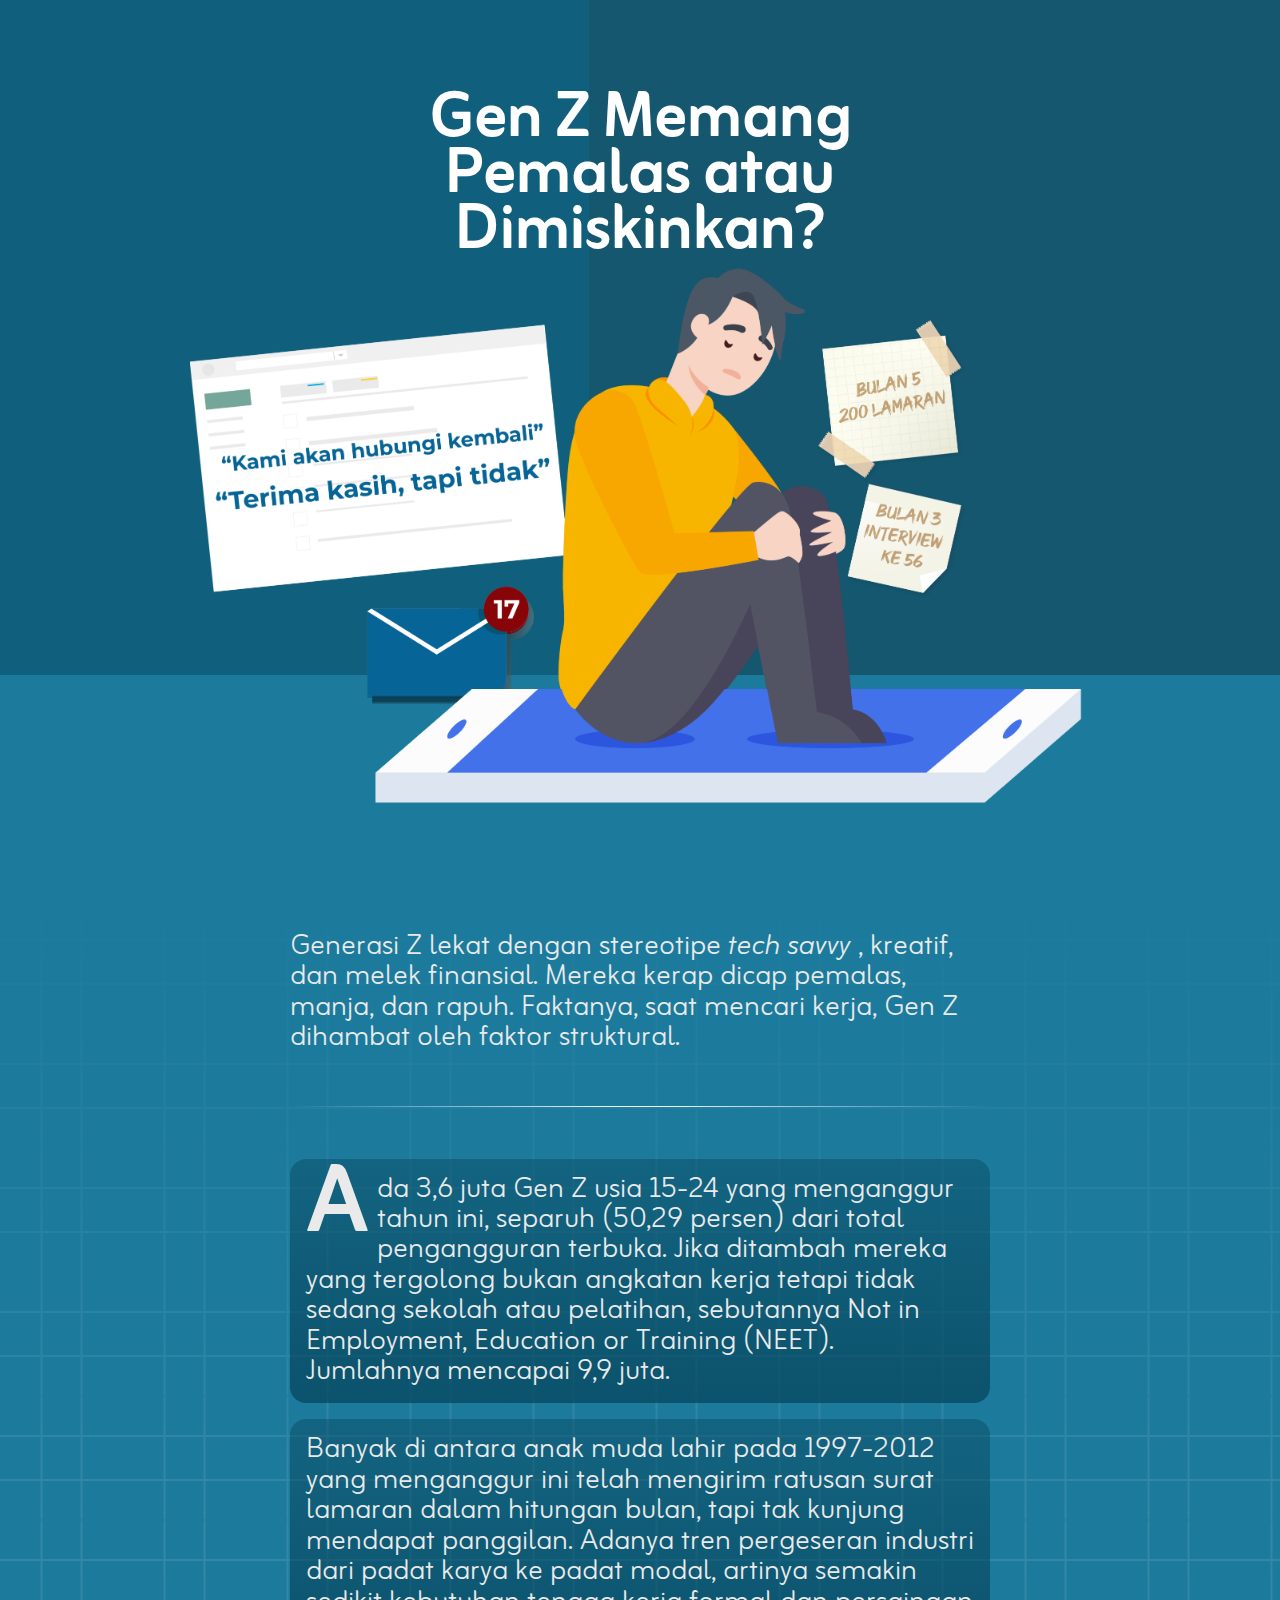
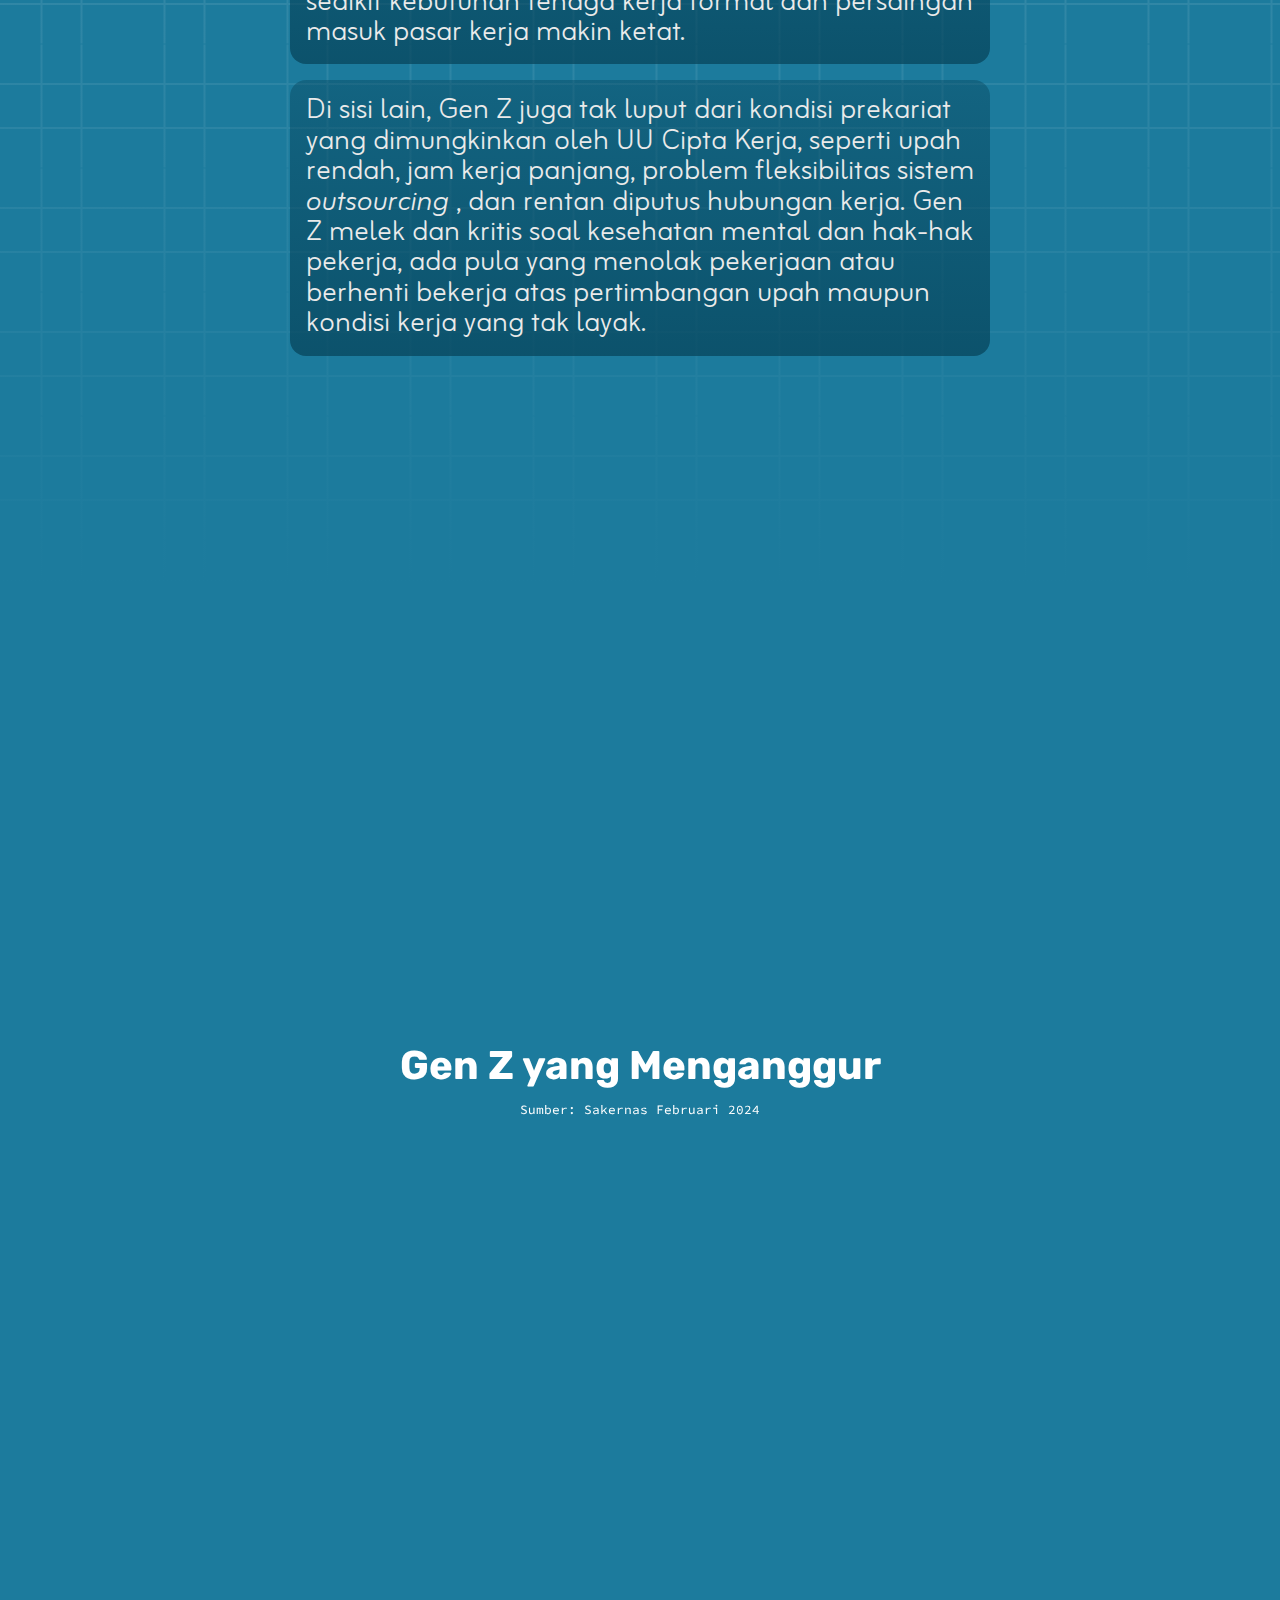
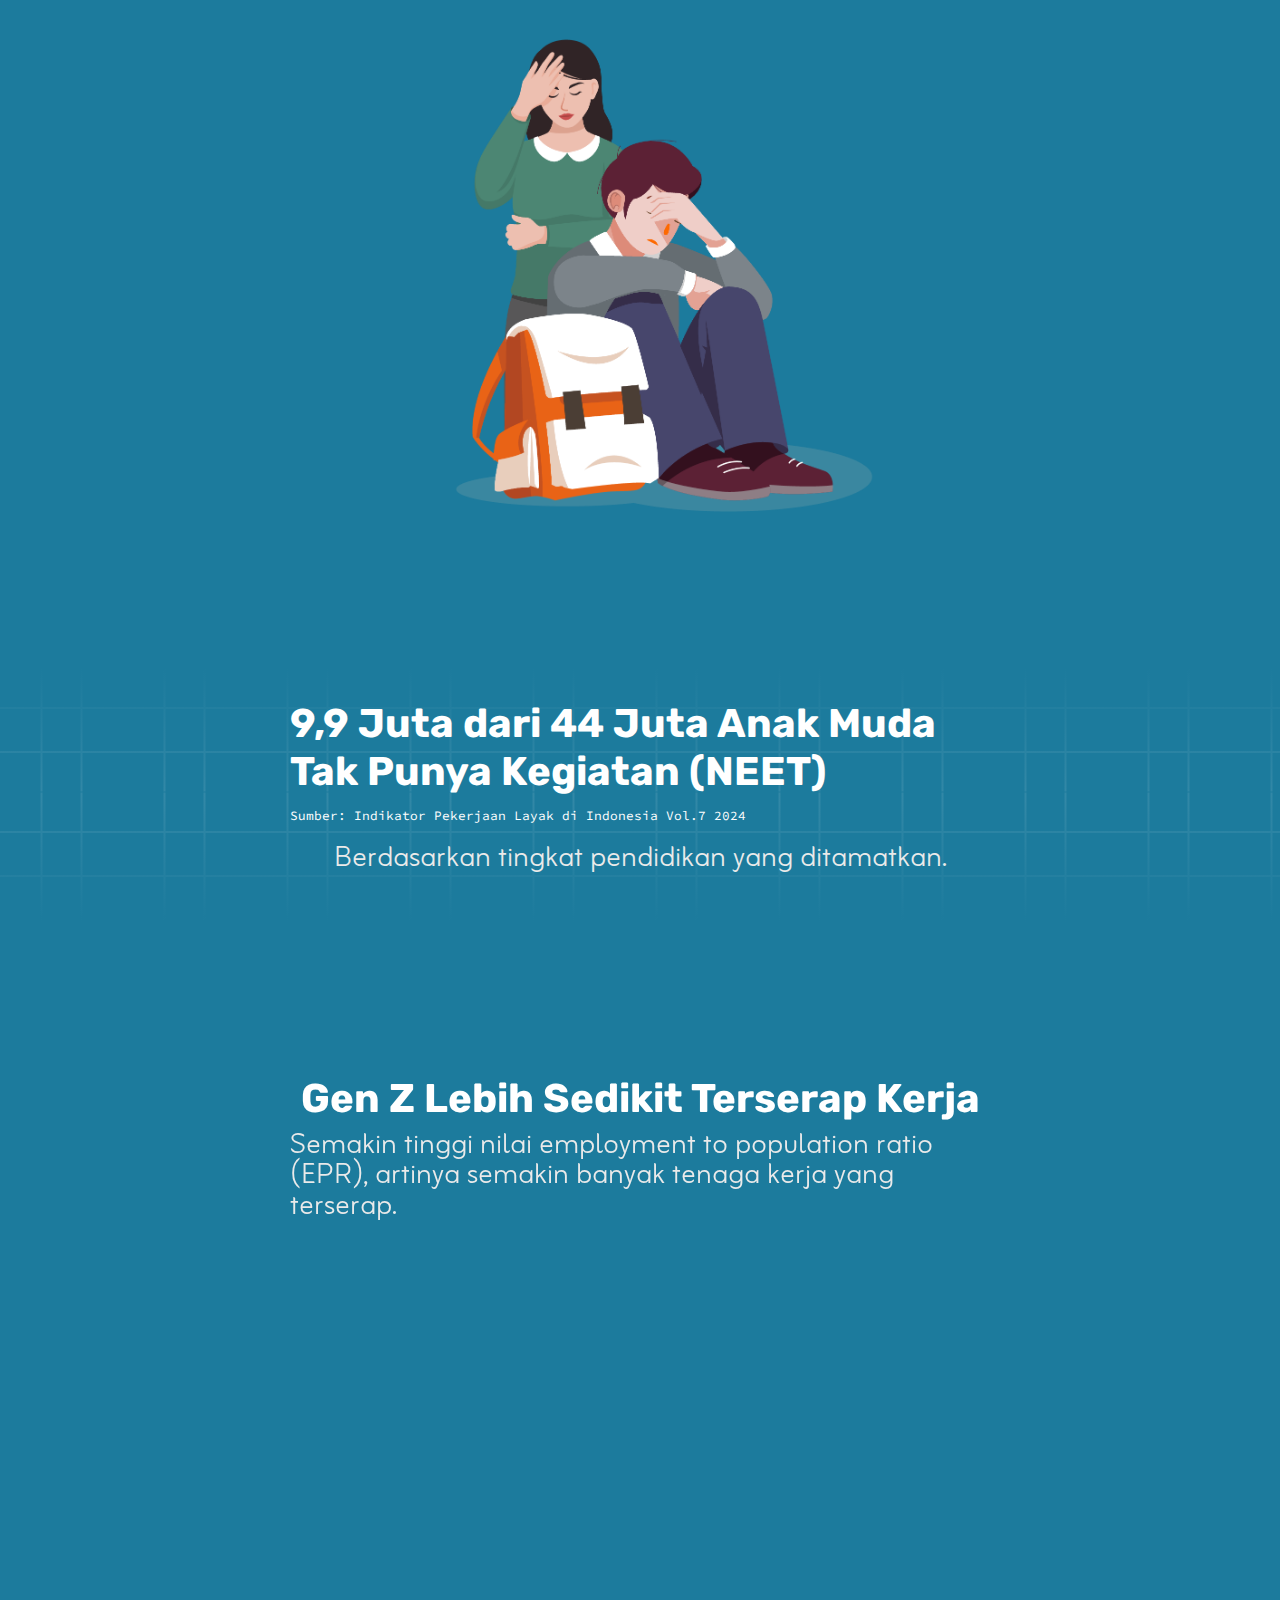
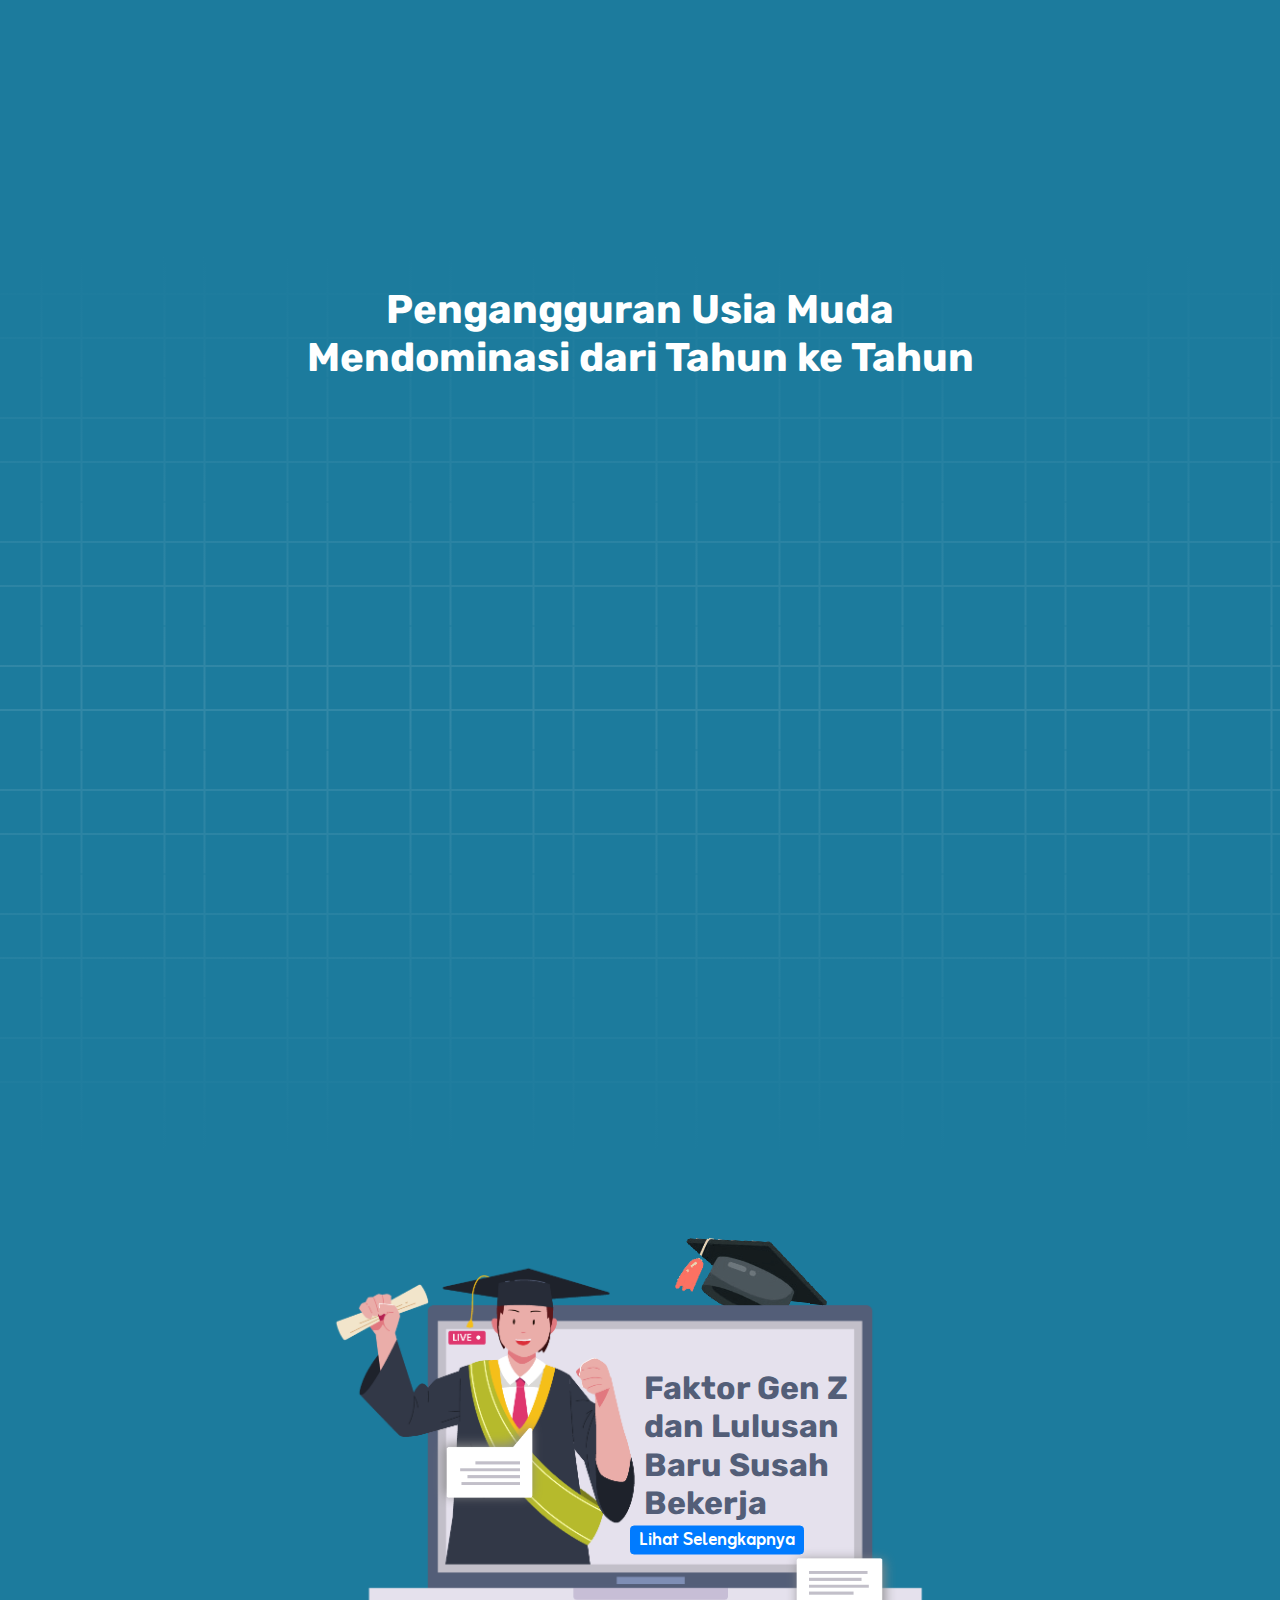
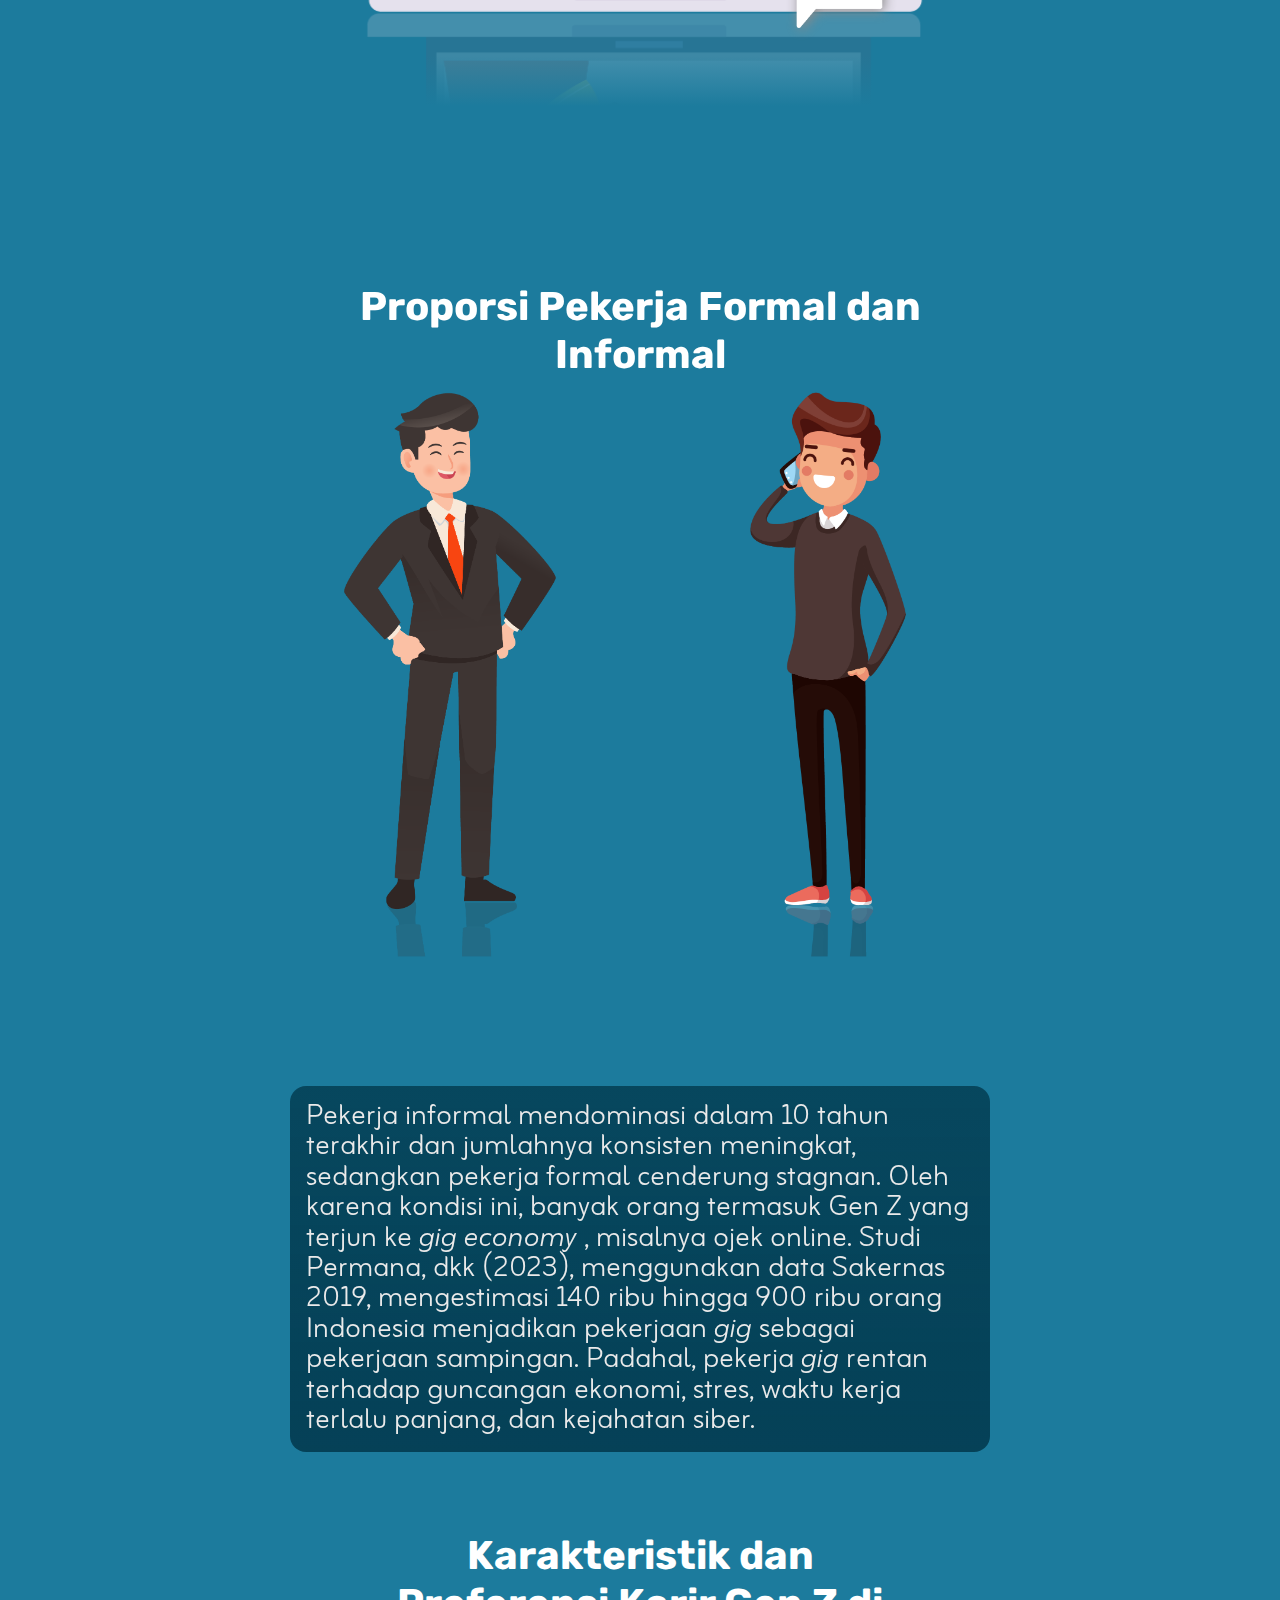
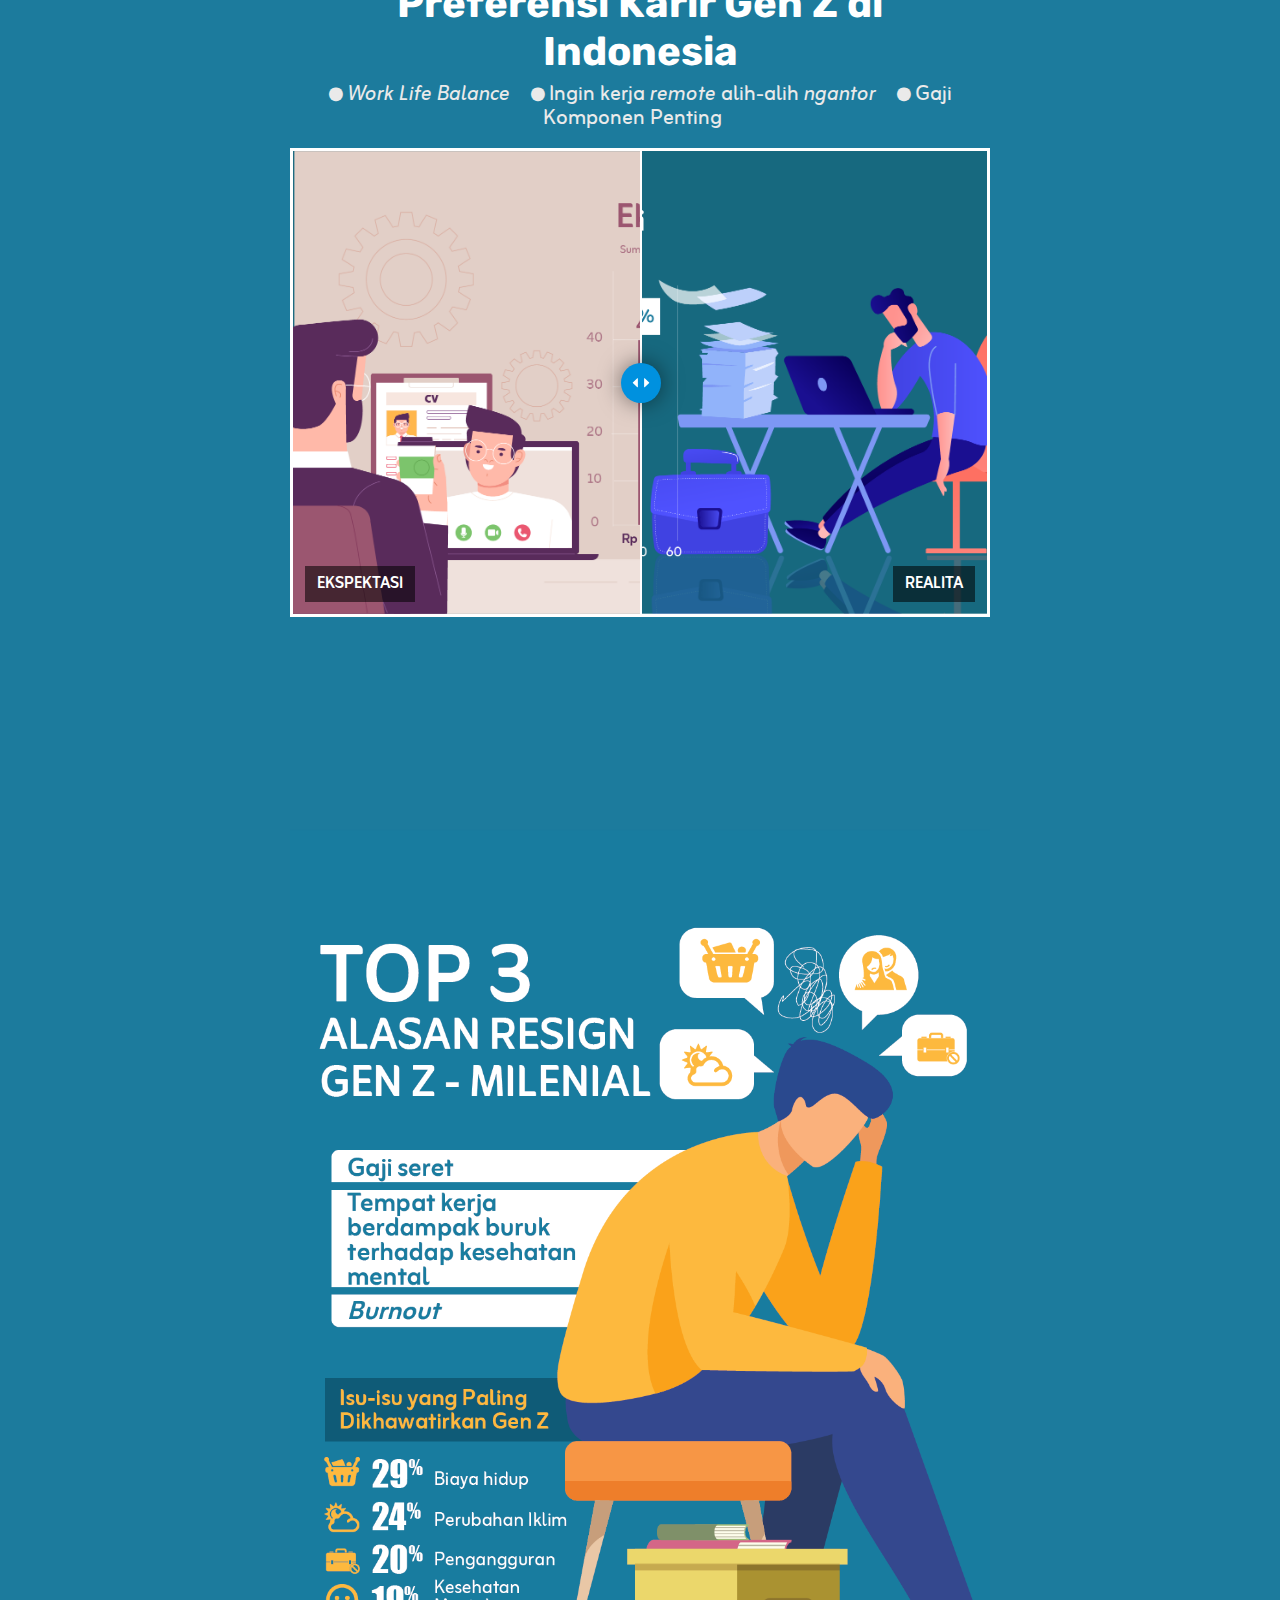
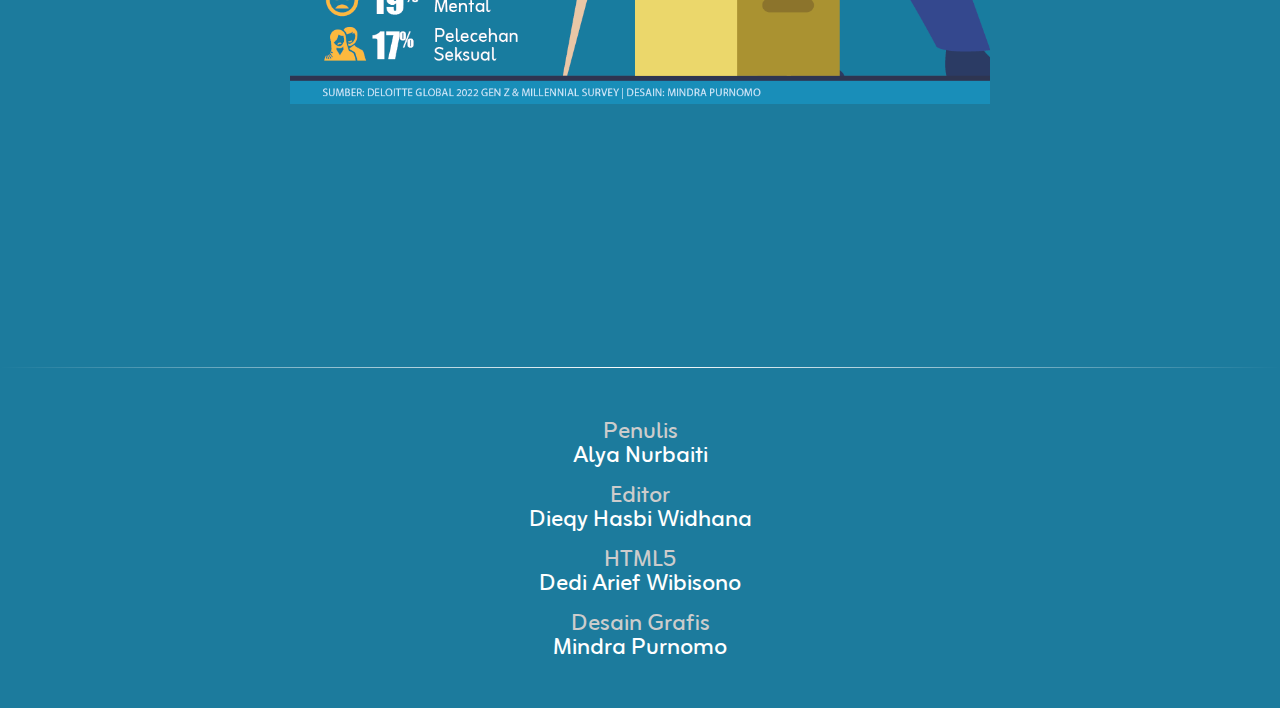
==== commit 426ca937: "eee" ====
--- a/index.html
+++ b/index.html
@@ -159,7 +159,7 @@
                             <div class="text-center">
                                 <h3 class="title">Gen Z Lebih Sedikit Terserap Kerja</h3>
                             </div>
-                            <p>Semakin tinggi nilai EPR (employment to population ratio), artinya semakin banyak tenaga kerja yang terserap.</p>
+                            <p>Semakin tinggi nilai employment to population ratio (EPR), artinya semakin banyak tenaga kerja yang terserap.</p>
                             <div class="all-berlari" data-aos="fade-right">
                                 <div class="image lari">
                                     <img src="img/lari-02.png" alt="">
@@ -238,7 +238,11 @@
                                 <p>
                                     Pekerja informal mendominasi dalam 10 tahun terakhir dan jumlahnya konsisten meningkat, sedangkan pekerja formal cenderung stagnan. Oleh karena kondisi ini, banyak orang termasuk Gen Z yang terjun ke
                                     <i>gig economy</i>
-                                    , misalnya ojek online. Studi Permana, dkk (2023), menggunakan data Sakernas 2019, mengestimasi 140 ribu hingga 900 ribu orang Indonesia menjadikan pekerjaan gig sebagai pekerjaan sampingan. Padahal, pekerja gig rentan terhadap guncangan ekonomi, stres, waktu kerja terlalu panjang, dan kejahatan siber.
+                                    , misalnya ojek online. Studi Permana, dkk (2023), menggunakan data Sakernas 2019, mengestimasi 140 ribu hingga 900 ribu orang Indonesia menjadikan pekerjaan
+                                    <i>gig</i>
+                                    sebagai pekerjaan sampingan. Padahal, pekerja
+                                    <i>gig</i>
+                                    rentan terhadap guncangan ekonomi, stres, waktu kerja terlalu panjang, dan kejahatan siber.
                                 </p>
                             </div>
                         </div>
